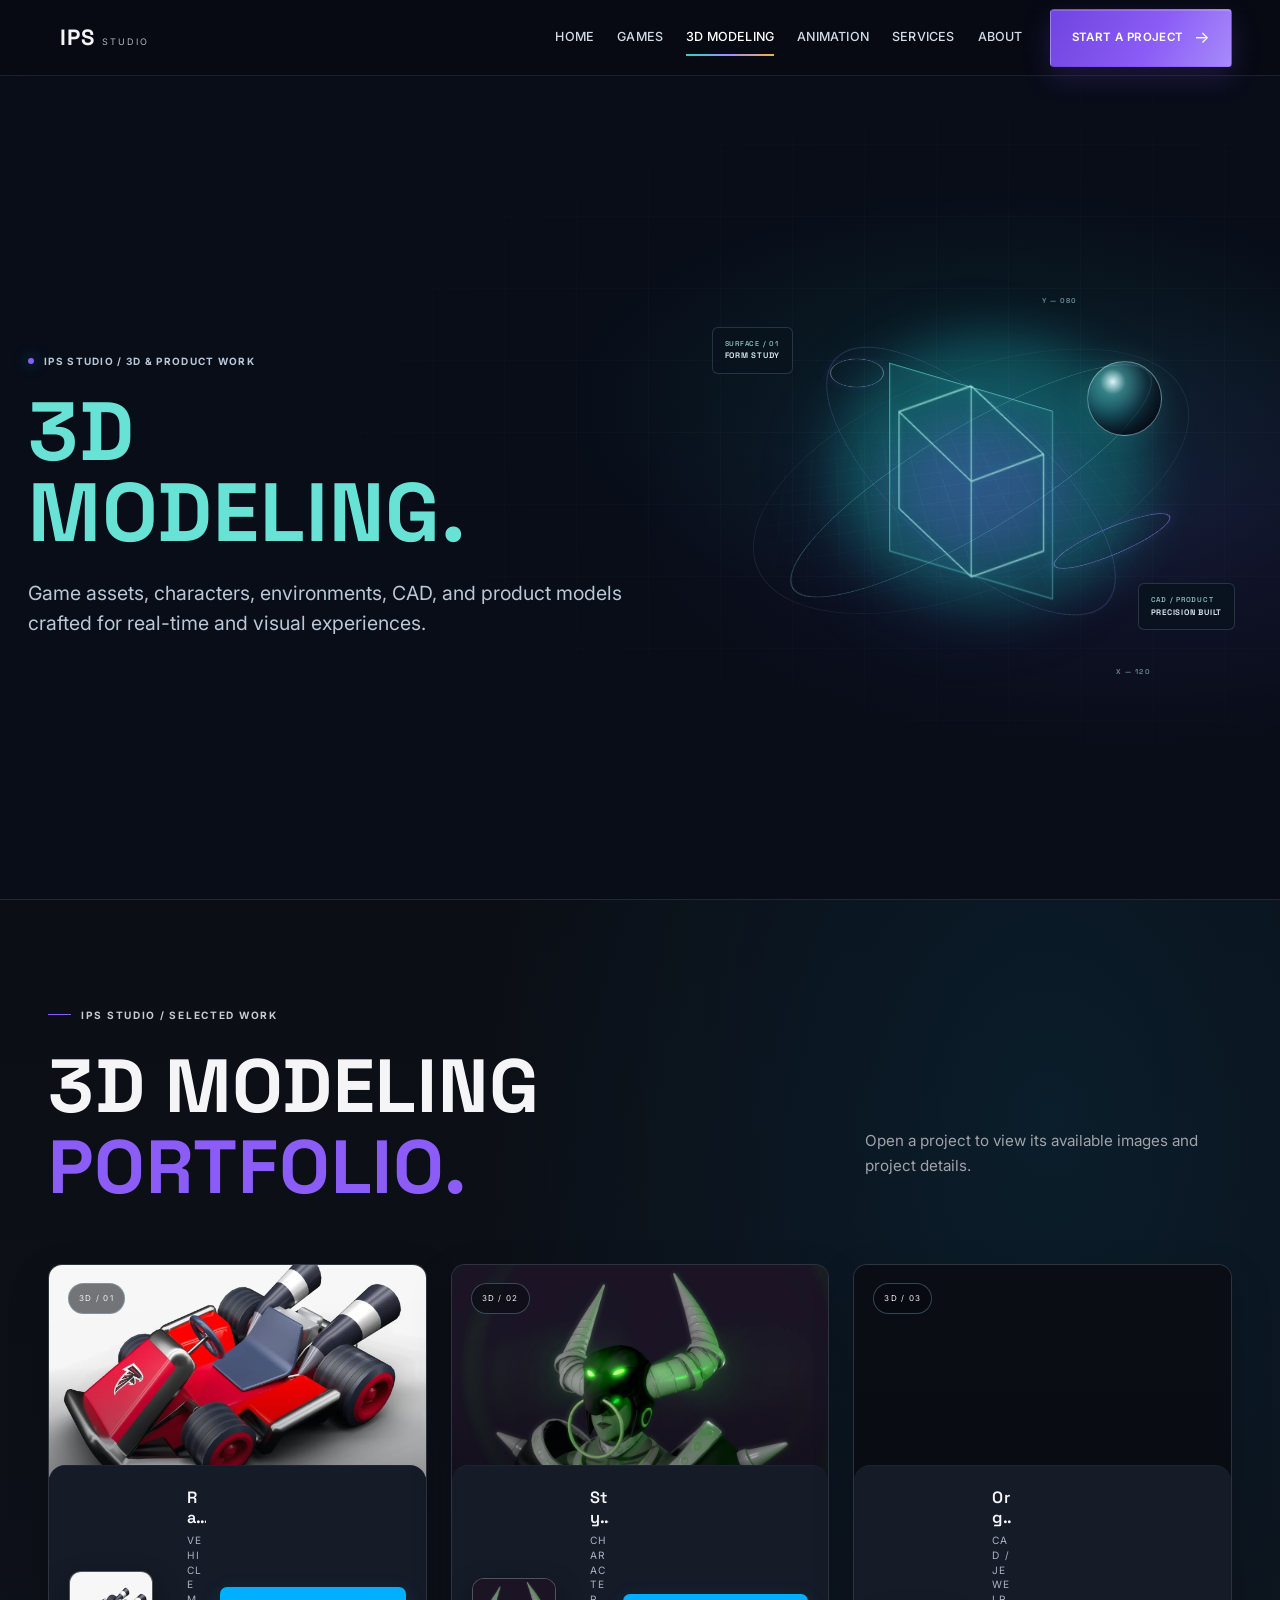
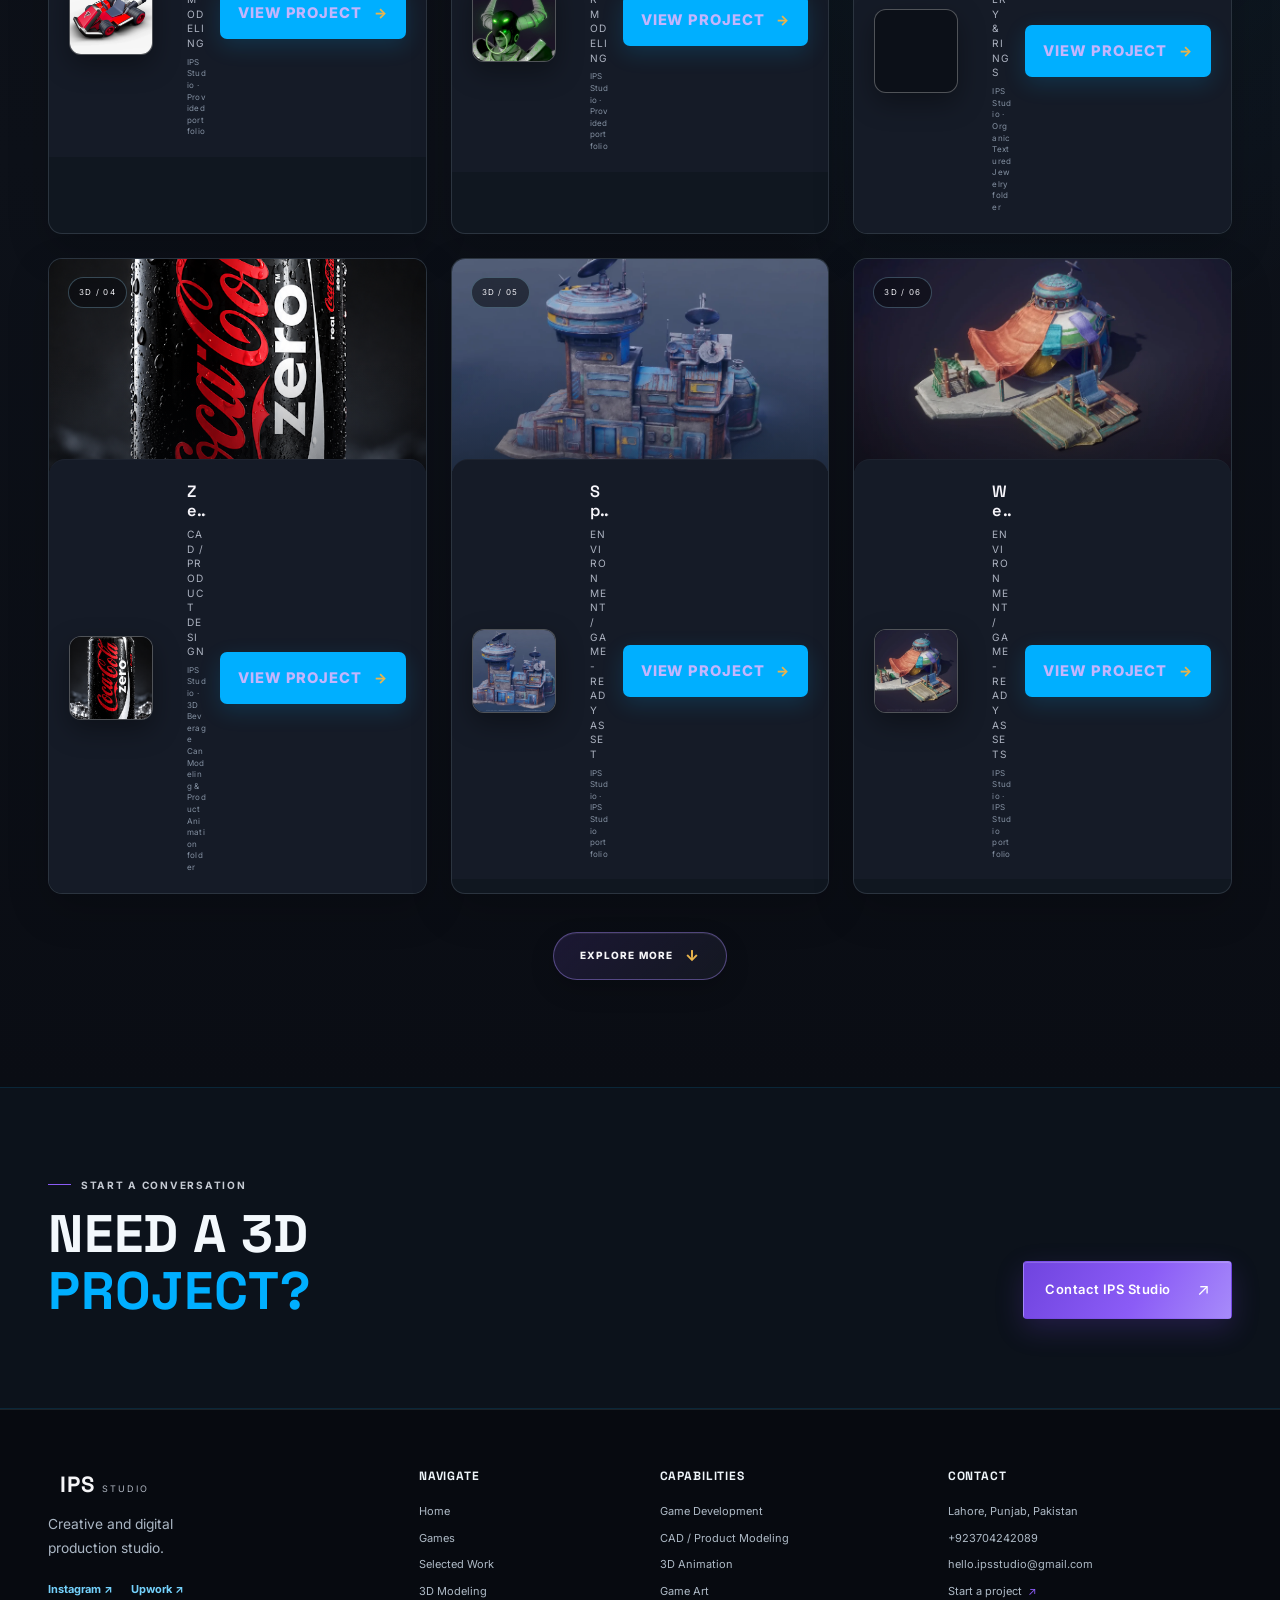
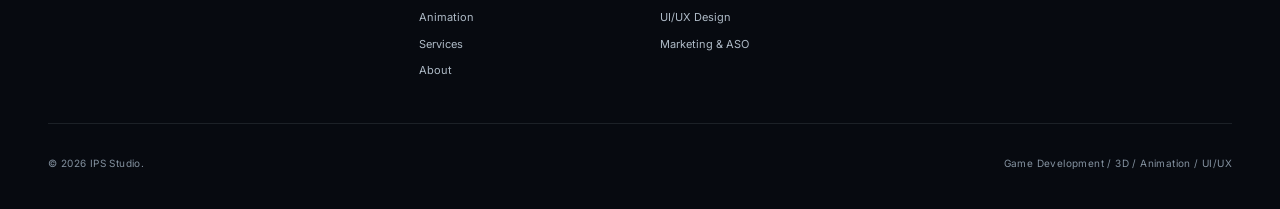
==== 3d-modeling/index.html @ f2a29742 "Complete IPS Studio website with UI, animations and portfolio updates" ====
<!doctype html>
<html lang="en"><head>
  <meta charset="UTF-8" /><meta name="viewport" content="width=device-width, initial-scale=1.0" /><meta name="theme-color" content="#080b12" />
  <meta name="description" content="Explore IPS Studio 3D modeling, CAD, character, environment, and product work." /><title>3D Modeling | IPS Studio</title>
  <link rel="icon" type="image/svg+xml" href="../assets/images/favicon.svg" /><link rel="preconnect" href="https://fonts.googleapis.com" /><link rel="preconnect" href="https://fonts.gstatic.com" crossorigin />
  <link href="https://fonts.googleapis.com/css2?family=Inter:wght@400;500;600;700&family=Space+Grotesk:wght@400;500;600;700&display=swap" rel="stylesheet" /><link rel="stylesheet" href="../styles.css" />
  <script src="../assets/js/portfolio3D.js" defer></script><script src="../assets/js/site.js" defer></script><script src="../assets/js/projectModal.js" defer></script><script src="../assets/js/modelingPage.js" defer></script><script src="../assets/js/expandProjects.js" defer></script>
</head><body data-page="modeling"><a class="skip-link" href="#main">Skip to content</a>
  <header class="site-header" id="site-header"><div class="container header__inner"><a class="brand" href="../index.html#home" aria-label="IPS Studio home"><span class="brand__mark" aria-hidden="true"><span></span><span></span><span></span><span></span></span><span class="brand__wordmark"><strong>IPS</strong><small>STUDIO</small></span></a><nav class="main-nav" id="main-nav" aria-label="Main navigation">
          <a href="../index.html#home" data-page-link="home">HOME</a>
          <a href="../games/index.html" data-page-link="games">GAMES</a>
          <a href="../3d-modeling/index.html" data-page-link="modeling">3D MODELING</a>
          <a href="../animation/index.html" data-page-link="animation">ANIMATION</a>
          <a href="../services/index.html" data-page-link="services">SERVICES</a>
          <a href="../about/index.html" data-page-link="about">ABOUT</a>
          <a class="button button--small button--outline nav-cta" href="../index.html#contact">START A PROJECT <span aria-hidden="true">&#8594;</span></a>
        </nav><button class="menu-toggle" type="button" aria-label="Open navigation menu" aria-controls="main-nav" aria-expanded="false"><span></span><span></span></button></div></header>
  <main id="main"><section class="catalog-page-hero catalog-page-hero--modeling"><div class="container catalog-page-hero__layout catalog-page-hero__layout--modeling"><div class="catalog-page-hero__content"><p class="eyebrow reveal"><span class="eyebrow-dot"></span> IPS Studio / 3D &amp; Product Work</p><h1 class="reveal">3D <span>MODELING.</span></h1><p class="reveal">Game assets, characters, environments, CAD, and product models crafted for real-time and visual experiences.</p></div><div class="hero-art hero-art--modeling reveal" aria-hidden="true">
    <span class="hero-art__halo hero-art__piece hero-art__halo--model-one"></span><span class="hero-art__halo hero-art__piece hero-art__halo--model-two"></span>
    <div class="model-art__blueprint"></div><span class="model-art__orbit model-art__orbit--one"></span><span class="model-art__orbit model-art__orbit--two"></span>
    <div class="model-art__wire-cube hero-art__piece"><i class="model-art__face model-art__face--front"></i><i class="model-art__face model-art__face--back"></i><i class="model-art__face model-art__face--right"></i><i class="model-art__face model-art__face--left"></i><i class="model-art__face model-art__face--top"></i><i class="model-art__face model-art__face--bottom"></i><svg viewBox="0 0 160 160" fill="none"><path d="m80 9 62 35v72l-62 35-62-35V44L80 9Z"/><path d="m18 44 62 36 62-36M80 80v71M80 9v71"/></svg></div>
    <span class="model-art__sphere hero-art__piece"></span><span class="model-art__ring model-art__ring--one"></span><span class="model-art__ring model-art__ring--two"></span>
    <span class="model-art__readout model-art__readout--one hero-art__piece">SURFACE / 01<br /><b>FORM STUDY</b></span><span class="model-art__readout model-art__readout--two hero-art__piece">CAD / PRODUCT<br /><b>PRECISION BUILT</b></span><span class="model-art__measure model-art__measure--x">X — 120</span><span class="model-art__measure model-art__measure--y">Y — 080</span>
  </div></div></section>
    <section class="portfolio3d section-pad" aria-labelledby="modeling-page-title"><div class="container"><div class="section-heading section-heading--split"><div><p class="eyebrow"><span class="eyebrow-dash"></span> IPS Studio / Selected Work</p><h2 class="section-title" id="modeling-page-title">3D MODELING <em>PORTFOLIO.</em></h2></div><div class="section-heading__aside"><p>Open a project to view its available images and project details.</p></div></div><div class="portfolio3d-grid" id="modeling-page-grid" aria-label="3D modeling projects"></div><button class="project-expansion-toggle" id="modeling-page-expand" type="button" data-project-expansion aria-expanded="false" aria-controls="modeling-page-grid" hidden><span data-expansion-label>Explore More</span><span class="project-expansion-toggle__arrow" aria-hidden="true">&#8595;</span></button></div></section>
    <section class="dev-page-cta"><div class="container dev-page-cta__inner"><div><p class="eyebrow"><span class="eyebrow-dash"></span> Start a conversation</p><h2>NEED A 3D<br /><em>PROJECT?</em></h2></div><a class="button button--primary" href="../index.html#contact">Contact IPS Studio <span aria-hidden="true">&#8599;</span></a></div></section></main>
  <footer class="site-footer"><div class="container footer__main"><div class="footer__brand"><a class="brand" href="../index.html#home" aria-label="IPS Studio home"><span class="brand__mark" aria-hidden="true"><span></span><span></span><span></span><span></span></span><span class="brand__wordmark"><strong>IPS</strong><small>STUDIO</small></span></a><p>Creative and digital<br />production studio.</p></div><div class="footer__column"><h2>Navigate</h2><a href="../index.html#home">Home</a><a href="../games/index.html">Games</a><a href="../portfolio.html" data-page-link="modeling">Selected Work</a><a href="../animation/index.html">Animation</a><a href="../services/index.html">Services</a><a href="../about/index.html">About</a><a href="../portfolio.html?portfolio=ui-ux-design#portfolio">UI/UX Design</a></div></div><div class="container footer__bottom"><span>&#169; <span id="current-year">2026</span> IPS Studio.</span><span>Game Development / 3D / Animation / UI/UX</span></div></footer>
</body></html>
---- styles.css ----
:root {
  color-scheme: dark;
  --ink: #080a0f;
  --ink-soft: #0d1119;
  --panel: #111720;
  --line: rgba(233, 239, 255, .12);
  --line-bright: rgba(233, 239, 255, .22);
  --paper: #f2f4f7;
  --muted: #9ca5b4;
  --dim: #6f7989;
  --accent: #00afff;
  --accent-strong: #008bd2;
  --blue: #76dcff;
  --font-body: "Inter", "Segoe UI", sans-serif;
  --font-display: "Space Grotesk", "Arial", sans-serif;
  --page-width: 1240px;
}

*,
*::before,
*::after {
  box-sizing: border-box;
}

html {
  scroll-behavior: smooth;
  scroll-padding-top: 84px;
  background: var(--ink);
}

body {
  margin: 0;
  background: var(--ink);
  color: var(--paper);
  font-family: var(--font-body);
  font-size: 13.8px;
  line-height: 1.65;
  -webkit-font-smoothing: antialiased;
  overflow-x: hidden;
}

body.menu-open {
  overflow: hidden;
}

img {
  display: block;
  max-width: 100%;
}

a {
  color: inherit;
  text-decoration: none;
}

button,
input,
select,
textarea {
  font: inherit;
}

button,
a {
  -webkit-tap-highlight-color: transparent;
}

::selection {
  background: rgba(0, 175, 255, .45);
  color: white;
}

.container {
  width: min(var(--page-width), calc(100% - 96px));
  margin-inline: auto;
}

.section-pad {
  padding-block: clamp(88px, 10vw, 150px);
}

.skip-link {
  position: fixed;
  z-index: 1000;
  left: 16px;
  top: -64px;
  padding: 10px 16px;
  color: var(--ink);
  background: white;
  border-radius: 3px;
}

.skip-link:focus {
  top: 12px;
}

.eyebrow {
  display: flex;
  align-items: center;
  gap: 10px;
  margin: 0 0 26px;
  color: #c5cad3;
  font-size: 10px;
  letter-spacing: .17em;
  line-height: 1.4;
  text-transform: uppercase;
}

.eyebrow-dash {
  width: 23px;
  height: 1px;
  background: var(--accent);
}

.eyebrow-dot {
  width: 6px;
  height: 6px;
  border-radius: 50%;
  background: var(--accent);
  box-shadow: 0 0 14px rgba(0, 175, 255, .7);
}

.section-title {
  margin: 0;
  font-family: var(--font-display);
  font-size: clamp(35.28px, 5.12vw, 67.2px);
  line-height: .98;
  letter-spacing: .015em;
  font-weight: 500;
}

.section-title em {
  color: var(--muted);
  font-style: normal;
}

.lead {
  max-width: 490px;
  margin: 28px 0 16px;
  color: #e1e4ea;
  font-size: clamp(16.56px, 1.66vw, 19.32px);
  line-height: 1.48;
  letter-spacing: -.025em;
}

.body-copy {
  max-width: 510px;
  color: var(--muted);
  font-size: 12.88px;
  line-height: 1.85;
}

.section-heading {
  margin-bottom: 56px;
}

.section-heading--split {
  display: flex;
  align-items: end;
  justify-content: space-between;
  gap: 48px;
}

.section-heading--split .eyebrow {
  margin-bottom: 24px;
}

.section-heading__aside {
  max-width: 340px;
  padding-bottom: 6px;
}

.section-heading__aside p {
  margin: 0 0 24px;
  color: var(--muted);
  line-height: 1.8;
}

.section-note {
  color: #dfe2eb;
  font-size: 10.12px;
  letter-spacing: .08em;
  text-transform: uppercase;
}

.text-link {
  display: inline-flex;
  align-items: center;
  gap: 20px;
  padding: 0 0 7px;
  border-bottom: 1px solid rgba(0, 175, 255, .65);
  color: #e6e8ef;
  font-size: 11.04px;
  letter-spacing: .04em;
  transition: gap .25s ease, color .25s ease;
}

.text-link span {
  color: var(--accent);
  font-size: 15.64px;
}

.text-link:hover {
  gap: 28px;
  color: white;
}

.button {
  display: inline-flex;
  min-height: 52px;
  align-items: center;
  justify-content: center;
  gap: 26px;
  padding: 0 20px;
  border: 1px solid transparent;
  border-radius: 2px;
  font-size: 10.12px;
  font-weight: 600;
  letter-spacing: .035em;
  transition: color .25s ease, background .25s ease, border-color .25s ease, transform .25s ease, box-shadow .25s ease;
}

.button span {
  font-size: 14.72px;
  font-weight: 400;
}

.button:hover {
  transform: translateY(-3px);
}

.button:focus-visible,
a:focus-visible,
button:focus-visible,
input:focus-visible,
textarea:focus-visible,
select:focus-visible {
  outline: 2px solid var(--accent);
  outline-offset: 4px;
}

.button--primary {
  background: linear-gradient(110deg, #9288ff, #6e7fff);
  color: #090b12;
  box-shadow: 0 8px 30px rgba(0, 175, 255, .14);
}

.button--primary:hover {
  background: linear-gradient(110deg, #59ccff, #91a8ff);
  box-shadow: 0 10px 36px rgba(0, 175, 255, .32);
}

.button--text {
  padding-inline: 0;
  color: white;
}

.button--text span {
  color: var(--accent);
}

.button--text:hover {
  color: var(--accent);
}

.button--outline {
  min-height: 42px;
  border-color: rgba(255,255,255,.25);
  color: white;
}

.button--outline span {
  color: var(--accent);
}

.button--outline:hover {
  border-color: var(--accent);
  background: rgba(0,175,255,.1);
}

.button--small {
  padding-inline: 16px;
  font-size: 10px;
}

.site-header {
  position: absolute;
  z-index: 100;
  inset: 0 0 auto;
  height: 82px;
  transition: background .3s ease, height .3s ease, border-color .3s ease;
  border-bottom: 1px solid transparent;
}

.site-header.is-scrolled {
  position: fixed;
  height: 70px;
  border-bottom-color: var(--line);
  background: rgba(8, 10, 15, .82);
  backdrop-filter: blur(18px);
  -webkit-backdrop-filter: blur(18px);
}

.header__inner {
  display: flex;
  align-items: center;
  justify-content: space-between;
  height: 100%;
}

.brand {
  display: inline-flex;
  align-items: center;
  gap: 10px;
  flex: 0 0 auto;
}

.brand__mark {
  display: grid;
  grid-template-columns: repeat(2, 8px);
  grid-template-rows: repeat(2, 8px);
  gap: 3px;
  transform: rotate(-12deg);
}

.brand__mark span {
  display: block;
  background: var(--accent);
  border-radius: 1px;
}

.brand__mark span:nth-child(2) {
  opacity: .68;
}

.brand__mark span:nth-child(3) {
  opacity: .48;
}

.brand__mark span:nth-child(4) {
  background: var(--blue);
}

.brand__wordmark {
  display: flex;
  align-items: baseline;
  gap: 7px;
}

.brand__wordmark strong {
  font-family: var(--font-display);
  font-size: 18.4px;
  line-height: 1;
  letter-spacing: .04em;
}

.brand__wordmark small {
  color: #aeb5c0;
  font-size: 8px;
  letter-spacing: .24em;
}

.main-nav {
  display: flex;
  align-items: center;
  gap: clamp(18px, 2.3vw, 34px);
}

.main-nav > a:not(.button) {
  position: relative;
  color: #c5c9d0;
  font-size: 10px;
  letter-spacing: .1em;
  text-transform: uppercase;
  transition: color .2s ease;
}

.main-nav > a:not(.button)::after {
  position: absolute;
  content: "";
  right: 0;
  bottom: -8px;
  left: 0;
  height: 1px;
  background: var(--accent);
  transform: scaleX(0);
  transform-origin: left;
  transition: transform .25s ease;
}

.main-nav > a:not(.button):hover {
  color: white;
}

.main-nav > a:not(.button):hover::after {
  transform: scaleX(1);
}

.nav-cta {
  margin-left: 2px;
}

.menu-toggle {
  display: none;
  width: 44px;
  height: 44px;
  padding: 12px 9px;
  border: 1px solid var(--line-bright);
  background: rgba(9, 11, 17, .5);
  color: white;
  cursor: pointer;
}

.menu-toggle span {
  display: block;
  width: 22px;
  height: 1px;
  margin: 5px auto;
  background: white;
  transition: transform .25s ease;
}

.menu-toggle[aria-expanded="true"] span:first-child {
  transform: translateY(3px) rotate(45deg);
}

.menu-toggle[aria-expanded="true"] span:last-child {
  transform: translateY(-3px) rotate(-45deg);
}

.hero {
  position: relative;
  display: flex;
  min-height: min(850px, 100svh);
  min-height: max(700px, 100svh);
  align-items: center;
  isolation: isolate;
  overflow: hidden;
  background: #0a0c15;
}

.hero__image-wrap,
.hero__image-wrap::after {
  position: absolute;
  inset: 0;
}

.hero__image-wrap {
  z-index: -3;
  overflow: hidden;
}

.hero__image {
  width: 100%;
  height: 100%;
  object-fit: cover;
  object-position: center 43%;
  opacity: .7;
  transform: scale(1.035);
  animation: hero-drift 24s ease-in-out infinite alternate;
}

.hero__image-wrap::after {
  content: "";
  z-index: 1;
  background: linear-gradient(90deg, rgba(8,10,15,.95) 0%, rgba(8,10,15,.76) 42%, rgba(8,10,15,.12) 100%), linear-gradient(0deg, #080a0f 0%, transparent 35%, rgba(8,10,15,.12) 100%), linear-gradient(180deg, rgba(8,10,15,.56), transparent 24%);
}

.hero__content {
  position: relative;
  z-index: 2;
  padding-top: 66px;
}

.hero__eyebrow {
  display: flex;
  align-items: center;
  gap: 12px;
  margin-bottom: 28px;
  color: #d5d9e3;
  font-size: 10px;
  letter-spacing: .17em;
  text-transform: uppercase;
}

.hero__title {
  margin: 0;
  font-family: var(--font-display);
  font-size: clamp(43.68px, 6.89vw, 94.08px);
  line-height: .94;
  letter-spacing: .015em;
  font-weight: 500;
}

.hero__title span {
  color: transparent;
  background: linear-gradient(100deg, #e8e9ef 5%, #00afff 51%, #8db7ed 100%);
  -webkit-background-clip: text;
  background-clip: text;
}

.hero__bottom {
  display: flex;
  align-items: end;
  justify-content: space-between;
  gap: 34px;
  max-width: 860px;
  margin-top: clamp(38px, 6vw, 70px);
}

.hero__bottom p {
  max-width: 365px;
  margin: 0;
  color: #c1c7d1;
  font-size: 12.88px;
  line-height: 1.8;
}

.hero__actions {
  display: flex;
  align-items: center;
  gap: 30px;
}

.scroll-cue {
  position: absolute;
  z-index: 2;
  bottom: 34px;
  left: max(48px, calc((100vw - var(--page-width)) / 2));
  display: flex;
  align-items: center;
  gap: 13px;
  color: #aeb3bf;
  font-size: 9px;
  letter-spacing: .15em;
  text-transform: uppercase;
}

.scroll-cue__line {
  display: block;
  width: 35px;
  height: 1px;
  background: var(--accent);
  transform-origin: left;
  animation: cue-pulse 2.2s ease-in-out infinite;
}

.intro {
  overflow: hidden;
  background: var(--ink);
}

.intro__copy .section-title {
  font-size: clamp(35.28px, 4.2vw, 56.28px);
}

.intro__copy .text-link {
  margin-top: 22px;
}

.services {
  background: #0d1119;
}

.services .section-title,
.games .section-title,
.art .section-title,
.why .section-title,
.process .section-title {
  font-size: clamp(35.28px, 4.87vw, 60.48px);
}

.services-grid {
  display: grid;
  grid-template-columns: repeat(4, minmax(0, 1fr));
  border-top: 1px solid var(--line);
  border-left: 1px solid var(--line);
}

.games {
  background: var(--ink);
}

.games-grid {
  display: grid;
  grid-template-columns: repeat(12, 1fr);
  gap: 18px;
}

.game-card {
  position: relative;
  grid-column: span 4;
  min-height: 340px;
  overflow: hidden;
  background: #111720;
  isolation: isolate;
}

.game-card:nth-child(1),
.game-card:nth-child(4) {
  grid-column: span 6;
}

.game-card__image {
  position: absolute;
  z-index: -2;
  inset: 0;
  width: 100%;
  height: 100%;
  object-fit: cover;
  transition: transform .8s cubic-bezier(.2,.65,.2,1), filter .5s ease;
}

.game-card::after {
  position: absolute;
  z-index: -1;
  inset: 0;
  content: "";
  background: linear-gradient(0deg, rgba(6,8,12,.94), rgba(6,8,12,.08) 70%), linear-gradient(120deg, rgba(25,27,51,.32), transparent 60%);
  transition: background .35s ease;
}

.game-card:hover .game-card__image {
  transform: scale(1.065);
  filter: saturate(1.15);
}

.game-card__content {
  position: absolute;
  inset: auto 0 0;
  padding: 24px 24px 23px;
  transform: translateY(6px);
  transition: transform .3s ease;
}

.game-card:hover .game-card__content {
  transform: translateY(0);
}

.game-card h3 {
  margin: 0;
  font-family: var(--font-display);
  font-size: clamp(19.32px, 2.52vw, 27.72px);
  font-weight: 500;
  letter-spacing: .015em;
}

.game-card__link {
  display: inline-flex;
  align-items: center;
  gap: 14px;
  margin-top: 13px;
  color: white;
  font-size: 9px;
  letter-spacing: .06em;
}

.game-card__link span {
  color: var(--accent);
  font-size: 12.88px;
}

.art {
  background: #0d1119;
}

.why {
  background: var(--ink);
}

.why-grid {
  display: grid;
  grid-template-columns: repeat(4, 1fr);
  border-top: 1px solid var(--line);
}

.why-item {
  position: relative;
  min-height: 250px;
  padding: 23px 25px 22px 0;
  border-right: 1px solid var(--line);
}

.why-item + .why-item {
  padding-left: 25px;
}

.why-item:last-child {
  border-right: 0;
}

.why-item__num {
  color: #737d8b;
  font-size: 9px;
  letter-spacing: .13em;
}

.why-item:hover .why-item h3 {
  margin: 0 0 8px;
  font-family: var(--font-display);
  font-size: 13.44px;
  font-weight: 500;
  letter-spacing: .015em;
}

.why-item p {
  max-width: 230px;
  margin: 0;
  color: var(--muted);
  font-size: 10.12px;
  line-height: 1.8;
}

.process {
  background: #0d1119;
}

.contact {
  background: #0d1119;
}

.contact__layout {
  display: grid;
  grid-template-columns: .8fr 1.2fr;
  gap: clamp(54px, 9vw, 130px);
}

.contact__intro .section-title {
  font-size: clamp(42px, 5.46vw, 68.88px);
}

.contact__intro .lead {
  max-width: 360px;
  font-size: 14.72px;
}

.contact-form {
  display: flex;
  flex-direction: column;
  gap: 20px;
}

.form-row {
  display: grid;
  grid-template-columns: 1fr 1fr;
  gap: 20px;
}

.contact-form label {
  display: flex;
  flex-direction: column;
  gap: 8px;
  color: #d9dde4;
  font-size: 10px;
  letter-spacing: .02em;
}

.contact-form input,
.contact-form select,
.contact-form textarea {
  width: 100%;
  min-height: 48px;
  padding: 12px 0;
  border: 0;
  border-bottom: 1px solid var(--line-bright);
  border-radius: 0;
  outline: none;
  background: transparent;
  color: white;
  font-size: 11.04px;
  transition: border-color .2s ease;
}

.contact-form textarea {
  min-height: 100px;
  resize: vertical;
}

.contact-form input::placeholder,
.contact-form textarea::placeholder {
  color: #727d8c;
}

.contact-form select {
  color: #c3c8d2;
}

.contact-form select:invalid {
  color: #727d8c;
}

.contact-form select option {
  background: #111720;
  color: white;
}

.contact-form input:focus,
.contact-form select:focus,
.contact-form textarea:focus {
  border-color: var(--accent);
  outline: none;
}

.contact-form [aria-invalid="true"] {
  border-color: #ff8d98;
}

.contact-form__submit {
  display: flex;
  align-items: center;
  gap: 18px;
  margin-top: 4px;
}

.form-status {
  color: #c7f2d8;
  font-size: 10.12px;
}

.form-status.is-error {
  color: #ff9eaa;
}

.form-note {
  margin: -7px 0 0;
  color: var(--dim);
  font-size: 9px;
  line-height: 1.7;
}

.form-note code {
  color: #c6c1ff;
  font-size: 9px;
}

.site-footer {
  padding-top: 64px;
  background: #080a0f;
}

.footer__main {
  display: grid;
  grid-template-columns: 1.5fr 1fr 1fr 1fr;
  gap: 40px;
  padding-bottom: 55px;
}

.footer__brand p {
  margin: 19px 0 21px;
  color: #929aa7;
  font-size: 11.04px;
  line-height: 1.75;
}

.footer__column {
  display: flex;
  flex-direction: column;
  align-items: start;
  gap: 12px;
}

.footer__column h2 {
  margin: 2px 0 7px;
  color: #a8afbb;
  font-size: 9px;
  font-weight: 500;
  letter-spacing: .15em;
  text-transform: uppercase;
}

.footer__column a {
  color: #d3d7df;
  font-size: 10px;
  transition: color .2s ease;
}

.footer__column a:hover {
  color: var(--accent);
}

.footer__column a span {
  margin-left: 3px;
  color: var(--accent);
}

.footer__bottom {
  display: flex;
  align-items: center;
  justify-content: space-between;
  gap: 20px;
  min-height: 62px;
  border-top: 1px solid var(--line);
  color: #737d8a;
  font-size: 8px;
}

.footer__bottom > div {
  display: flex;
  gap: 22px;
}

.footer__bottom a {
  transition: color .2s ease;
}

.footer__bottom a:hover {
  color: white;
}

.footer__column > span {
  color: #929aa7;
  font-size: 10px;
}

.reveal {
  opacity: 0;
  transform: translateY(22px);
  transition: opacity .7s ease, transform .7s cubic-bezier(.2,.65,.2,1);
}

.reveal.is-visible {
  opacity: 1;
  transform: translateY(0);
}

.services-grid .reveal:nth-child(4n + 2),
.why-grid .reveal:nth-child(4n + 2) {
  transition-delay: .07s;
}

.services-grid .reveal:nth-child(4n + 3),
.why-grid .reveal:nth-child(4n + 3) {
  transition-delay: .13s;
}

.services-grid .reveal:nth-child(4n + 4),
.why-grid .reveal:nth-child(4n + 4) {
  transition-delay: .19s;
}

@keyframes hero-drift {
  from {
    transform: scale(1.035) translate3d(0,0,0);
  }

  to {
    transform: scale(1.09) translate3d(-1.2%, .6%, 0);
  }

}

@keyframes cue-pulse {
  0%,
  100% {
    transform: scaleX(.62);
    opacity: .6;
  }

  50% {
    transform: scaleX(1);
    opacity: 1;
  }

}

@keyframes tile-in {
  from {
    opacity: 0;
    transform: translateY(9px);
  }

  to {
    opacity: 1;
    transform: translateY(0);
  }

}

@media (max-width: 1100px) {
  .container {
    width: min(var(--page-width), calc(100% - 64px));
  }

  .main-nav {
    gap: 18px;
  }

  .main-nav > a:not(.button) {
    font-size: 9px;
  }

  .nav-cta {
    min-height: 38px;
    padding-inline: 11px;
    gap: 12px;
  }

  .services-grid {
    grid-template-columns: repeat(2, 1fr);
  }

  .scroll-cue {
    left: 32px;
  }

}

@media (max-width: 820px) {
  .container {
    width: calc(100% - 48px);
  }

  .site-header,
  .site-header.is-scrolled {
    height: 70px;
  }

  .menu-toggle {
    position: relative;
    z-index: 101;
    display: block;
  }

  .main-nav {
    position: fixed;
    z-index: 100;
    inset: 0;
    display: flex;
    flex-direction: column;
    align-items: stretch;
    justify-content: center;
    gap: 0;
    padding: 86px 12vw 50px;
    background: rgba(8,10,15,.97);
    opacity: 0;
    visibility: hidden;
    transform: translateY(-12px);
    transition: opacity .28s ease, transform .28s ease, visibility .28s ease;
  }

  .main-nav.is-open {
    opacity: 1;
    visibility: visible;
    transform: translateY(0);
  }

  .header__inner {
    position: relative;
  }

  .header__inner .menu-toggle {
    position: absolute;
    top: 13px;
    right: 0;
    z-index: 102;
    display: flex !important;
    flex-direction: column;
    align-items: center;
    justify-content: center;
    gap: 5px;
    transform: none;
    visibility: visible;
    opacity: 1;
    border-color: rgba(255,255,255,.62);
    background: rgba(8,10,15,.84);
  }

  .menu-toggle span {
    display: block !important;
    width: 22px;
    height: 1px;
    margin: 0 !important;
    background: #fff;
    transition: transform .25s ease;
  }

  .menu-toggle::before,
  .menu-toggle::after {
    display: none;
  }

  .main-nav > a:not(.button) {
    padding: 13px 0;
    border-bottom: 1px solid var(--line);
    color: #e5e7ed;
    font-family: var(--font-display);
    font-size: clamp(22.08px, 5.52vw, 34.96px);
    letter-spacing: .015em;
  }

  .main-nav > a:not(.button)::after {
    display: none;
  }

  .nav-cta {
    width: fit-content;
    margin-top: 28px;
    padding-inline: 18px !important;
    font-family: var(--font-body) !important;
    font-size: 10.12px !important;
    letter-spacing: .03em !important;
  }

  .hero {
    min-height: max(720px, 94svh);
  }

  .hero__image {
    object-position: 58% center;
  }

  .hero__image-wrap::after {
    background: linear-gradient(90deg, rgba(8,10,15,.83), rgba(8,10,15,.28)), linear-gradient(0deg, #080a0f, transparent 45%), linear-gradient(180deg, rgba(8,10,15,.58), transparent 27%);
  }

  .hero__title {
    font-size: clamp(45.36px, 8.4vw, 72.24px);
  }

  .intro__copy {
    max-width: 680px;
  }

  .game-card {
    grid-column: span 6;
    min-height: 300px;
  }

  .game-card:nth-child(4) {
    grid-column: span 6;
  }

  .game-card:nth-child(3),
  .game-card:nth-child(5),
  .game-card:nth-child(6) {
    grid-column: span 6;
  }

  .why-grid {
    grid-template-columns: repeat(2, 1fr);
  }

  .why-item:nth-child(2) {
    border-right: 0;
  }

  .why-item:nth-child(3),
  .why-item:nth-child(4) {
    border-top: 1px solid var(--line);
  }

  .why-item:nth-child(3) {
    padding-left: 0;
  }

  .why-item {
    min-height: 220px;
  }

  .contact__layout {
    grid-template-columns: 1fr;
    gap: 54px;
  }

  .contact__intro {
    max-width: 620px;
  }

  .footer__main {
    grid-template-columns: 1.4fr 1fr 1fr;
  }

  .footer__brand {
    grid-column: 1 / -1;
  }

}

@media (max-width: 560px) {
  .container {
    width: calc(100% - 40px);
  }

  .section-pad {
    padding-block: 82px;
  }

  .section-heading--split {
    align-items: start;
    flex-direction: column;
    gap: 24px;
    margin-bottom: 38px;
  }

  .section-heading__aside {
    max-width: 430px;
  }

  .section-title {
    font-size: clamp(33.6px, 10.08vw, 48.72px);
  }

  .hero {
    min-height: max(730px, 100svh);
  }

  .hero__content {
    padding-top: 24px;
  }

  .hero__eyebrow {
    max-width: 280px;
    font-size: 8px;
    line-height: 1.7;
  }

  .hero__title {
    font-size: clamp(40.32px, 10.42vw, 57.12px);
  }

  .hero__bottom {
    align-items: start;
    flex-direction: column;
    gap: 26px;
    margin-top: 31px;
  }

  .hero__bottom p {
    max-width: 340px;
    font-size: 11.04px;
  }

  .hero__actions {
    flex-wrap: wrap;
    gap: 14px 24px;
  }

  .button {
    min-height: 48px;
    gap: 17px;
    padding-inline: 15px;
    font-size: 10px;
  }

  .button--text {
    padding-inline: 0;
  }

  .scroll-cue {
    bottom: 24px;
    left: 20px;
    font-size: 8px;
  }

  .services-grid {
    grid-template-columns: 1fr;
  }

  .game-card,
  .game-card:nth-child(1),
  .game-card:nth-child(3),
  .game-card:nth-child(4),
  .game-card:nth-child(5),
  .game-card:nth-child(6) {
    grid-column: 1 / -1;
    min-height: 350px;
  }

  .why-grid {
    grid-template-columns: 1fr 1fr;
  }

  .why-item {
    min-height: 235px;
    padding: 18px 14px 19px 0;
  }

  .why-item + .why-item {
    padding-left: 14px;
  }

  .why-item:nth-child(3) {
    padding-left: 0;
  }

  .why-item:nth-child(2) {
    border-right: 0;
  }

  .why-item:nth-child(3),
  .why-item:nth-child(4) {
    border-top: 1px solid var(--line);
  }

  .why-item h3 {
    font-size: 11.76px;
  }

  .why-item p {
    font-size: 10px;
  }

  .form-row {
    grid-template-columns: 1fr;
    gap: 20px;
  }

  .contact-form {
    gap: 18px;
  }

  .footer__main {
    grid-template-columns: 1fr 1fr;
    gap: 30px 20px;
  }

  .footer__brand {
    grid-column: 1 / -1;
  }

  .footer__bottom {
    align-items: start;
    flex-direction: column;
    justify-content: center;
    gap: 9px;
    padding-block: 17px;
  }

  .footer__bottom > div {
    gap: 18px;
  }

}

@media (prefers-reduced-motion: reduce) {
  *,
  *::before,
  *::after {
    scroll-behavior: auto !important;
    animation-duration: .01ms !important;
    animation-iteration-count: 1 !important;
    transition-duration: .01ms !important;
  }

  .reveal {
    opacity: 1;
    transform: none;
  }

}

.hero {
  min-height: 100svh;
}

.hero__image {
  object-position: center 49%;
}

.hero__image-wrap::after {
  background: linear-gradient(90deg, rgba(8,10,15,.82) 0%, rgba(8,10,15,.48) 41%, rgba(8,10,15,.12) 100%), linear-gradient(0deg, #080a0f 0%, transparent 28%), linear-gradient(180deg, rgba(8,10,15,.48), transparent 22%);
}

.hero__content {
  max-width: var(--page-width);
}

.hero__title {
  max-width: 1100px;
  font-size: clamp(53.76px, 7.56vw, 105.84px);
}

.intro {
  position: relative;
  padding-block: clamp(100px, 12vw, 170px);
  background: radial-gradient(ellipse at 8% 45%, rgba(67,74,126,.13), transparent 40%), var(--ink);
}

.intro__copy .section-title {
  font-size: clamp(43.68px, 5.46vw, 73.92px);
}

.intro__copy .lead {
  max-width: 570px;
  font-size: clamp(17.48px, 1.84vw, 22.08px);
}

.intro__copy .body-copy {
  max-width: 480px;
}

.services {
  position: relative;
  overflow: hidden;
  background: linear-gradient(100deg, #0d1119, #0b0e15 66%, #111122);
}

.services > .container {
  position: relative;
  z-index: 1;
}

.services .section-title {
  max-width: 760px;
  font-size: clamp(40.32px, 5.04vw, 63.84px);
}

.services-list {
  border-top: 1px solid var(--line-bright);
}

.games {
  padding-block: clamp(100px, 12vw, 165px);
  background: linear-gradient(180deg, #080a0f, #0b0e15 52%, #080a0f);
}

.games-grid {
  grid-template-columns: repeat(2, minmax(0, 1fr));
  gap: 16px;
}

.games-grid .game-card {
  grid-column: auto;
  min-height: 460px;
}

.games-grid .game-card:nth-child(1),
.games-grid .game-card:nth-child(4) {
  grid-column: span 2;
  min-height: 590px;
}

.game-card::after {
  background: linear-gradient(0deg, rgba(5,7,11,.95) 0%, rgba(5,7,11,.38) 38%, rgba(5,7,11,.05) 100%), linear-gradient(90deg, rgba(5,7,11,.3), transparent 65%);
}

.game-card__content {
  padding: clamp(26px, 4vw, 46px);
}

.game-card h3 {
  font-size: clamp(26.88px, 4.2vw, 48.72px);
}

.game-card__link {
  font-size: 10px;
}

.art {
  padding-block: clamp(100px, 12vw, 160px);
  background: #0a0d14;
}

.art .section-title {
  font-size: clamp(45.36px, 5.88vw, 77.28px);
}

.why {
  padding-block: clamp(90px, 10vw, 140px);
  background: radial-gradient(ellipse at 83% 50%, rgba(0,175,255,.12), transparent 42%), #080a0f;
}

.contact {
  background: #0a0d14;
}

.contact__layout {
  grid-template-columns: .92fr 1.08fr;
}

.contact-form {
  gap: 26px;
}

.contact-form label {
  text-transform: uppercase;
  letter-spacing: .13em;
}

.contact-form input,
.contact-form select,
.contact-form textarea {
  min-height: 54px;
  font-size: 11.96px;
}

.site-footer {
  border-top: 1px solid var(--line);
}

.footer__main {
  grid-template-columns: 1.5fr 1fr 1fr 1fr;
}

.footer__bottom {
  letter-spacing: .04em;
}

@media (max-width: 820px) {
  .hero__title {
    font-size: clamp(48.72px, 8.4vw, 68.88px);
  }

  .games-grid .game-card,
  .games-grid .game-card:nth-child(1),
  .games-grid .game-card:nth-child(4) {
    grid-column: auto;
    min-height: 420px;
  }

  .games-grid .game-card:nth-child(1),
  .games-grid .game-card:nth-child(4) {
    min-height: 500px;
  }

  .footer__main {
    grid-template-columns: 1.4fr 1fr 1fr;
  }

}

@media (max-width: 560px) {
  .hero__title {
    font-size: clamp(31.92px, 8.65vw, 48.72px);
  }

  .hero__image-wrap::after {
    background: linear-gradient(90deg, rgba(8,10,15,.68), rgba(8,10,15,.25)), linear-gradient(0deg, #080a0f 0%, transparent 42%), linear-gradient(180deg, rgba(8,10,15,.44), transparent 26%);
  }

  .intro__copy .section-title {
    font-size: clamp(40.32px, 10.92vw, 53.76px);
  }

  .games-grid {
    grid-template-columns: 1fr;
    gap: 11px;
  }

  .games-grid .game-card,
  .games-grid .game-card:nth-child(1),
  .games-grid .game-card:nth-child(4) {
    min-height: 410px;
  }

  .game-card__content {
    padding: 24px 20px;
  }

  .contact__layout {
    gap: 42px;
  }

  .footer__main {
    grid-template-columns: repeat(2, 1fr);
    gap: 30px 18px;
  }

  .footer__brand {
    grid-column: 1 / -1;
  }

}

@media (max-width: 560px) {
  .site-header .menu-toggle {
    position: fixed !important;
    top: 12px !important;
    right: 12px !important;
    z-index: 1000 !important;
    display: flex !important;
    width: 44px;
    height: 44px;
    visibility: visible !important;
    opacity: 1 !important;
    border: 1px solid rgba(255,255,255,.72);
    background: rgba(8,10,15,.92);
  }

  .site-header .menu-toggle span {
    background: #fff !important;
  }

  .hero__title {
    font-size: clamp(28.56px, 7.9vw, 40.32px);
  }

}

.games-count {
  flex: 0 0 auto;
  margin: 0;
  color: var(--dim);
  font-size: 9px;
  letter-spacing: .1em;
  text-transform: uppercase;
}

.games-grid {
  display: grid;
  grid-template-columns: repeat(3, minmax(0, 1fr));
  gap: 18px;
}

.game-card {
  position: relative;
  display: block;
  grid-column: auto !important;
  min-width: 0;
  min-height: 0 !important;
  height: auto !important;
  aspect-ratio: .79;
  overflow: hidden;
  isolation: isolate;
  border: 1px solid rgba(255,255,255,.08);
  background: #111720;
  color: var(--paper);
  transform: translateY(0);
  transition: transform .35s ease, border-color .35s ease;
  animation: game-card-arrive .38s both;
}

.game-card:hover,
.game-card:focus-visible {
  z-index: 1;
  border-color: rgba(0,175,255,.55);
  transform: translateY(-6px);
}

.game-card__image {
  position: absolute;
  z-index: -2;
  inset: 0;
  width: 100%;
  height: 100%;
  object-fit: cover;
  transition: transform .8s cubic-bezier(.2,.65,.2,1), filter .5s ease;
}

.game-card:hover .game-card__image,
.game-card:focus-visible .game-card__image {
  transform: scale(1.06);
  filter: saturate(1.12);
}

.game-card::after {
  position: absolute;
  z-index: -1;
  inset: 0;
  background: linear-gradient(0deg, rgba(5,7,11,.98) 0%, rgba(5,7,11,.83) 26%, rgba(5,7,11,.2) 70%, rgba(5,7,11,.12) 100%);
  content: "";
  transition: opacity .35s ease;
}

.game-card__icon {
  position: absolute;
  z-index: 1;
  top: 14px;
  right: 14px;
  width: 45px;
  aspect-ratio: 1;
  border: 1px solid rgba(255,255,255,.52);
  border-radius: 10px;
  box-shadow: 0 7px 22px rgba(0,0,0,.35);
}

.game-card__content {
  position: absolute;
  z-index: 1;
  inset: auto 0 0;
  padding: 26px 23px 22px;
  transform: none;
}

.game-card h3 {
  margin: 0;
  font-size: clamp(18.48px, 1.93vw, 25.2px);
  line-height: 1.05;
}

.game-card__link {
  display: inline-flex;
  align-items: center;
  gap: 12px;
  margin-top: 16px;
  padding-bottom: 5px;
  border-bottom: 1px solid rgba(0,175,255,.65);
  color: white;
  font-size: 9px;
  font-weight: 600;
  letter-spacing: .09em;
  text-transform: uppercase;
}

.game-card__link span {
  color: var(--accent);
  transition: transform .25s ease;
}

.game-card:hover .game-card__link span,
.game-card:focus-visible .game-card__link span {
  transform: translateX(5px);
}

@keyframes game-card-arrive {
  from {
    opacity: 0;
    transform: translateY(12px);
  }

  to {
    opacity: 1;
    transform: translateY(0);
  }

}

@media (max-width: 1050px) {
  .games-grid {
    grid-template-columns: repeat(2, minmax(0, 1fr));
  }

}

@media (max-width: 700px) {
  .games-grid {
    grid-template-columns: 1fr;
    gap: 14px;
  }

  .game-card {
    aspect-ratio: 1 / .91;
  }

  .game-card__content {
    padding: 25px 21px 21px;
  }

  .game-card h3 {
    font-size: clamp(21px, 5.88vw, 28.56px);
  }

  .game-card__link {
    min-height: 40px;
    align-items: center;
    margin-top: 8px;
  }

}

.game-card--reveal {
  animation: game-card-reveal 380ms ease both;
}

@keyframes game-card-reveal {
  from {
    opacity: 0;
    transform: translateY(14px);
  }

  to {
    opacity: 1;
    transform: translateY(0);
  }
}





@media (prefers-reduced-motion: reduce) {
  .game-card--reveal {
    animation: none;
  }
}

@media (hover: none) {
}

.portfolio3d {
  padding-block: clamp(88px, 10vw, 140px);
  background: radial-gradient(ellipse at 82% 12%, rgba(103,94,189,.12), transparent 38%), linear-gradient(180deg, #0b0e15, #0d1119 48%, #0a0d14);
}

.portfolio3d .section-title {
  font-size: clamp(40.32px, 5.04vw, 68.88px);
}

.portfolio3d .section-heading__aside {
  max-width: 440px;
}

.portfolio3d__tagline {
  margin: 0 0 14px !important;
  color: #f1efff !important;
  font-family: var(--font-display);
  font-size: 11.04px;
  font-weight: 600;
  line-height: 1.6 !important;
  letter-spacing: .1em;
}

.portfolio3d .section-note {
  display: inline-block;
  margin-top: 4px;
}

.portfolio3d-grid {
  display: grid;
  grid-template-columns: repeat(2, minmax(0, 1fr));
  gap: clamp(14px, 2vw, 24px);
}

.portfolio3d-card {
  display: block;
  width: 100%;
  min-width: 0;
  padding: 0;
  overflow: hidden;
  border: 1px solid rgba(211,214,238,.12);
  border-radius: 20px;
  background: #171b27;
  color: var(--paper);
  cursor: pointer;
  text-align: left;
  box-shadow: 0 16px 42px rgba(0,0,0,.18);
  transition: border-color .35s ease, box-shadow .35s ease, transform .35s ease;
}

.portfolio3d-card:hover,
.portfolio3d-card:focus-visible {
  border-color: rgba(0,175,255,.55);
  box-shadow: 0 22px 52px rgba(0,0,0,.34), 0 0 0 1px rgba(0,175,255,.08);
  transform: translateY(-5px);
}

.portfolio3d-card:focus-visible {
  outline: 2px solid var(--accent);
  outline-offset: 4px;
}

.portfolio3d-card__media {
  position: relative;
  display: block;
  aspect-ratio: 16 / 9;
  overflow: hidden;
  background: #0a0d14;
}

.portfolio3d-card__media::after {
  position: absolute;
  inset: 48% 0 0;
  background: linear-gradient(0deg, rgba(8,10,15,.42), transparent);
  content: "";
  pointer-events: none;
}

.portfolio3d-card__media img {
  width: 100%;
  height: 100%;
  object-fit: cover;
  transition: transform .8s cubic-bezier(.2,.65,.2,1), filter .5s ease;
}

.portfolio3d-card:hover .portfolio3d-card__media img,
.portfolio3d-card:focus-visible .portfolio3d-card__media img {
  transform: scale(1.045);
  filter: saturate(1.08);
}

.portfolio3d-card__index {
  position: absolute;
  z-index: 1;
  top: 18px;
  left: 19px;
  padding: 8px 10px;
  border: 1px solid rgba(255,255,255,.2);
  border-radius: 99px;
  background: rgba(8,10,15,.55);
  color: #f1f1f6;
  font-size: 8px;
  letter-spacing: .16em;
  backdrop-filter: blur(10px);
}

.portfolio3d-card__body {
  position: relative;
  display: grid;
  grid-template-columns: 104px minmax(0,1fr) auto;
  align-items: center;
  gap: 15px;
  margin-top: -19px;
  padding: 23px 22px 22px;
  border-radius: 16px 16px 0 0;
  background: linear-gradient(120deg, #202432, #171b27 78%);
}

.portfolio3d-card__icon {
  width: 104px;
  aspect-ratio: 1;
  border: 1px solid rgba(255,255,255,.28);
  border-radius: 15px;
  background: #0c1018;
  object-fit: cover;
  box-shadow: 0 10px 27px rgba(0,0,0,.34);
  transition: border-color .3s ease, transform .3s ease, box-shadow .3s ease;
}

.portfolio3d-card:hover .portfolio3d-card__icon,
.portfolio3d-card:focus-visible .portfolio3d-card__icon {
  border-color: rgba(0,175,255,.78);
  box-shadow: 0 8px 24px rgba(0,150,220,.22);
  transform: translateY(-2px);
}

.portfolio3d-card__copy {
  display: grid;
  min-width: 0;
  gap: 7px;
}

.portfolio3d-card__copy strong {
  overflow: hidden;
  color: #f6f5fa;
  font-family: var(--font-display);
  font-size: clamp(17.64px, 1.89vw, 26.04px);
  font-weight: 600;
  line-height: 1.08;
  letter-spacing: .015em;
  text-overflow: ellipsis;
}

.portfolio3d-card__copy small {
  color: #adb3c1;
  font-size: 10px;
  letter-spacing: .11em;
  text-transform: uppercase;
}

.portfolio3d-card__cta {
  display: inline-flex;
  align-items: center;
  justify-content: center;
  gap: 12px;
  min-height: 45px;
  padding: 0 16px;
  border-radius: 99px;
  background: var(--accent);
  color: #090b12;
  font-size: 10px;
  font-weight: 700;
  letter-spacing: .025em;
  white-space: nowrap;
  box-shadow: 0 7px 22px rgba(0,175,255,.16);
  transition: transform .25s ease, box-shadow .25s ease, background .25s ease;
}

.portfolio3d-card__cta span {
  font-size: 13.8px;
  transition: transform .25s ease;
}

.portfolio3d-card:hover .portfolio3d-card__cta,
.portfolio3d-card:focus-visible .portfolio3d-card__cta {
  background: #64d1ff;
  box-shadow: 0 8px 26px rgba(0,175,255,.32);
  transform: scale(1.035);
}

.portfolio3d-card:hover .portfolio3d-card__cta span,
.portfolio3d-card:focus-visible .portfolio3d-card__cta span {
  transform: translateX(4px);
}

.portfolio3d-dialog {
  width: min(1120px, calc(100vw - 36px));
  max-width: none;
  max-height: min(900px, calc(100dvh - 36px));
  padding: 0;
  overflow: visible;
  border: 1px solid rgba(210,214,238,.16);
  border-radius: 20px;
  background: #0d1119;
  color: var(--paper);
  box-shadow: 0 35px 100px rgba(0,0,0,.62);
}

.portfolio3d-dialog::backdrop {
  background: rgba(4,6,10,.82);
  backdrop-filter: blur(8px);
}

.portfolio3d-dialog__shell {
  position: relative;
  max-height: inherit;
  padding: clamp(22px, 3.6vw, 42px);
  overflow: auto;
}

.portfolio3d-dialog__close {
  position: absolute;
  z-index: 2;
  top: 13px;
  right: 14px;
  display: grid;
  width: 42px;
  height: 42px;
  place-items: center;
  border: 1px solid rgba(255,255,255,.2);
  border-radius: 50%;
  background: rgba(8,10,15,.8);
  color: white;
  font-size: 23px;
  cursor: pointer;
}

.portfolio3d-dialog__close:hover {
  border-color: var(--accent);
  color: var(--accent);
}

.portfolio3d-dialog__layout {
  display: grid;
  grid-template-columns: minmax(0, 1.12fr) minmax(260px, .88fr);
  align-items: center;
  gap: clamp(25px, 4vw, 54px);
}

.portfolio3d-dialog__visual {
  min-width: 0;
}

.portfolio3d-dialog__image {
  width: 100%;
  max-height: min(58vh, 610px);
  aspect-ratio: 16 / 10;
  border: 1px solid rgba(255,255,255,.09);
  border-radius: 13px;
  background: #080a0f;
  object-fit: contain;
}

.portfolio3d-dialog__gallery {
  display: flex;
  gap: 9px;
  margin-top: 11px;
  padding: 2px 1px 8px;
  overflow-x: auto;
  scrollbar-color: #56546b #171b27;
}

.portfolio3d-dialog__thumb {
  display: grid;
  flex: 0 0 112px;
  gap: 6px;
  padding: 5px;
  border: 1px solid rgba(255,255,255,.1);
  border-radius: 9px;
  background: #171b27;
  color: #c7cad4;
  cursor: pointer;
  text-align: left;
  transition: border-color .2s ease, background .2s ease;
}

.portfolio3d-dialog__thumb[aria-pressed="true"],
.portfolio3d-dialog__thumb:hover {
  border-color: var(--accent);
  background: #222435;
}

.portfolio3d-dialog__thumb img {
  width: 100%;
  aspect-ratio: 16 / 10;
  border-radius: 5px;
  background: #090c12;
  object-fit: cover;
}

.portfolio3d-dialog__thumb span {
  overflow: hidden;
  font-size: 8px;
  text-overflow: ellipsis;
  white-space: nowrap;
}

.portfolio3d-dialog__copy .eyebrow {
  margin-bottom: 16px;
}

.portfolio3d-dialog__copy h2 {
  max-width: 540px;
  margin: 0;
  color: #f6f5fa;
  font-family: var(--font-display);
  font-size: clamp(30.24px, 3.78vw, 52.08px);
  font-weight: 600;
  line-height: 1;
  letter-spacing: .015em;
}

.portfolio3d-dialog__category {
  margin: 12px 0 20px;
  color: #74d6ff;
  font-size: 10px;
  letter-spacing: .13em;
  text-transform: uppercase;
}

.portfolio3d-dialog__description {
  max-width: 470px;
  margin: 0 0 27px;
  color: #c2c7d2;
  font-size: 12.88px;
  line-height: 1.8;
}

.portfolio3d-dialog__copy .button {
  color: #090b12;
}

@media (max-width: 700px) {
  .portfolio3d .section-heading--split {
    align-items: start;
    flex-direction: column;
    gap: 20px;
  }

  .portfolio3d .section-heading__aside {
    max-width: 600px;
  }

  .portfolio3d-grid {
    grid-template-columns: 1fr;
    gap: 16px;
  }

  .portfolio3d-card__media {
    aspect-ratio: 16 / 9;
  }

  .portfolio3d-dialog__layout {
    grid-template-columns: 1fr;
    gap: 24px;
  }

  .portfolio3d-dialog__image {
    max-height: 48vh;
  }

  .portfolio3d-dialog__copy h2 {
    font-size: clamp(29.4px, 8.4vw, 45.36px);
  }

}

@media (max-width: 420px) {
  .portfolio3d-card__body {
    grid-template-columns: 76px minmax(0,1fr);
    gap: 10px 12px;
    padding: 19px 15px 17px;
  }

  .portfolio3d-card__icon {
    width: 76px;
    border-radius: 12px;
    grid-row: span 2;
  }

  .portfolio3d-card__copy strong {
    font-size: clamp(16.8px, 5.04vw, 21.84px);
  }

  .portfolio3d-card__cta {
    grid-column: 2;
    justify-self: end;
    min-height: 40px;
    padding-inline: 14px;
  }

  .portfolio3d-dialog {
    width: calc(100vw - 20px);
    max-height: calc(100dvh - 20px);
    border-radius: 15px;
  }

  .portfolio3d-dialog__shell {
    padding: 16px;
  }

  .portfolio3d-dialog__image {
    max-height: 38vh;
  }

  .portfolio3d-dialog__thumb {
    flex-basis: 98px;
  }

}

@media (prefers-reduced-motion: reduce) {
  .portfolio3d-card,
  .portfolio3d-card * {
    scroll-behavior: auto;
    transition-duration: .01ms !important;
  }

}

:root {
  --ink: #080b12;
  --ink-soft: #0d111a;
  --panel: #151b27;
  --accent: #00afff;
  --accent-strong: #008bd2;
  --blue: #76dcff;
  --font-display: "Space Grotesk", "Arial", sans-serif;
  --font-body: "Inter", "Segoe UI", sans-serif;
}

::selection {
  background: rgba(0,175,255,.4);
}

h1,
h2,
h3,
h4,
.section-title,
.hero__title {
  font-family: var(--font-display);
  font-weight: 800;
}

.section-title {
  font-weight: 800;
  letter-spacing: .015em;
}

.hero__title {
  max-width: 1000px;
  font-size: clamp(47.04px, 6.72vw, 94.08px);
  font-weight: 850;
  letter-spacing: .015em;
}

.hero__bottom {
  max-width: 930px;
}

.hero__bottom p {
  max-width: 410px;
}

.button--primary {
  background: #00afff;
  color: #051019;
  box-shadow: 0 8px 30px rgba(0,175,255,.18);
}

.button--primary:hover {
  background: #59ccff;
  box-shadow: 0 10px 36px rgba(0,175,255,.34);
}

.button--outline:hover {
  background: rgba(0,175,255,.1);
}

.eyebrow-dot {
  box-shadow: 0 0 14px rgba(0,175,255,.7);
}

.hero__image-wrap::after {
  background: linear-gradient(90deg,rgba(8,11,18,.98) 0%,rgba(8,11,18,.86) 42%,rgba(8,11,18,.25) 100%),linear-gradient(0deg,#080b12 0%,transparent 35%,rgba(8,11,18,.15) 100%),linear-gradient(180deg,rgba(8,11,18,.7),transparent 24%);
}

.portfolio3d {
  background: radial-gradient(ellipse at 82% 12%,rgba(0,175,255,.09),transparent 38%),linear-gradient(180deg,#0b0e15,#0d1119 48%,#0a0d14);
}

.portfolio3d-card {
  border-color: rgba(205,226,245,.13);
  border-radius: 18px;
  background: #151b27;
}

.portfolio3d-card:hover,
.portfolio3d-card:focus-within {
  border-color: rgba(0,175,255,.55);
  box-shadow: 0 22px 52px rgba(0,0,0,.34),0 0 0 1px rgba(0,175,255,.08);
  transform: translateY(-5px);
}

.portfolio3d-card__preview {
  display: block;
  width: 100%;
  padding: 0;
  border: 0;
  background: transparent;
  color: inherit;
  cursor: pointer;
  text-align: left;
}

.portfolio3d-card__preview:focus-visible {
  outline: 2px solid var(--accent);
  outline-offset: -4px;
}

.portfolio3d-card__media {
  aspect-ratio: 16/9;
}

.portfolio3d-card__media img {
  object-fit: cover;
}

.portfolio3d-card__body {
  grid-template-columns: 84px minmax(0,1fr) auto;
  gap: 14px;
  margin-top: -12px;
  padding: 22px 20px 19px;
  border-top: 1px solid rgba(255,255,255,.035);
  background: #151b27;
}

.portfolio3d-card__icon {
  width: 84px;
  aspect-ratio: 1;
  border-radius: 12px;
}

.portfolio3d-card__copy {
  gap: 6px;
}

.portfolio3d-card__copy strong {
  font-size: clamp(15.96px,1.51vw,21px);
  font-weight: 750;
  line-height: 1.15;
}

.portfolio3d-card__copy small {
  font-size: 9px;
}

.portfolio3d-card__artist {
  color: #8491a2 !important;
  font-size: 8px !important;
  letter-spacing: .03em !important;
  text-transform: none !important;
}

.portfolio3d-card__cta {
  min-height: 42px;
  padding: 0 14px;
  border: 0;
  border-radius: 7px;
  background: #00afff;
  color: #06111a;
  font: 800 9px var(--font-body);
  letter-spacing: .06em;
  text-transform: uppercase;
  white-space: nowrap;
  cursor: pointer;
}

.portfolio3d-card__cta:hover {
  background: #59ccff;
  box-shadow: 0 8px 26px rgba(0,175,255,.28);
  transform: scale(1.035);
}

.portfolio3d-card__index {
  border-color: rgba(160,222,255,.28);
}

.portfolio3d-dialog__category {
  color: #58caff;
}

.portfolio3d-dialog__credit {
  margin: 0 0 15px;
  color: #9ca9b8;
  font-size: 10.12px;
}

.portfolio3d-dialog__original {
  display: inline-flex;
  gap: 8px;
  margin: 0 0 24px;
  color: #5bcaff;
  font-size: 10.12px;
  font-weight: 800;
}

.portfolio3d-dialog__original:hover {
  color: #a4e5ff;
}

.portfolio3d-dialog__original[hidden] {
  display: none;
}

.animation {
  overflow: hidden;
  background: radial-gradient(ellipse at 20% 20%,rgba(0,175,255,.055),transparent 42%),#090d14;
}

.animation .section-title {
  font-size: clamp(39.48px,5.21vw,70.56px);
}

.animation-featured {
  margin-bottom: clamp(36px,5vw,62px);
}

.animation-featured__layout {
  display: grid;
  grid-template-columns: minmax(0,1.4fr) minmax(300px,.8fr);
  align-items: stretch;
  gap: clamp(30px,5vw,68px);
  padding: clamp(18px,2.5vw,30px);
  border: 1px solid rgba(185,216,242,.13);
  border-radius: 18px;
  background: #111823;
  box-shadow: 0 28px 80px rgba(0,0,0,.22);
}

.animation-featured__media {
  position: relative;
  min-height: 410px;
  overflow: hidden;
  border: 1px solid rgba(255,255,255,.08);
  border-radius: 12px;
  background: radial-gradient(ellipse,#252a35,#080b12 75%);
}

.animation-featured__video,
.animation-card__video {
  position: absolute;
  inset: 0;
  width: 100%;
  height: 100%;
  object-fit: cover;
  background: #090d14;
  transition: transform .8s cubic-bezier(.2,.65,.2,1),filter .5s ease;
}

.animation-featured__media:hover .animation-featured__video,
.animation-card:hover .animation-card__video {
  transform: scale(1.035);
  filter: saturate(1.08);
}

.animation-featured__marker,
.animation-card__index {
  position: absolute;
  z-index: 2;
  top: 17px;
  left: 17px;
  padding: 8px 10px;
  border: 1px solid rgba(207,231,250,.22);
  border-radius: 99px;
  background: rgba(7,11,17,.64);
  color: #edf8ff;
  font-size: 8px;
  letter-spacing: .15em;
  backdrop-filter: blur(9px);
}

.animation-featured__play,
.animation-card__play {
  position: absolute;
  z-index: 2;
  top: 50%;
  left: 50%;
  display: grid;
  width: 52px;
  height: 52px;
  place-items: center;
  padding-left: 3px;
  border: 1px solid rgba(255,255,255,.5);
  border-radius: 50%;
  background: rgba(8,13,20,.28);
  color: white;
  font-size: 12.88px;
  opacity: .72;
  transform: translate(-50%,-50%);
  pointer-events: none;
  backdrop-filter: blur(8px);
}

.animation-featured__copy {
  display: flex;
  flex-direction: column;
  justify-content: center;
  padding: 6px 12px 6px 0;
}

.animation-featured__copy .eyebrow {
  margin-bottom: 19px;
}

.animation-featured__copy h3 {
  margin: 0;
  color: white;
  font-size: clamp(30.24px,3.78vw,48.72px);
  line-height: .98;
  letter-spacing: .015em;
}

.animation-featured__copy > p:not(.eyebrow) {
  margin: 19px 0 25px;
  color: #b6c0cd;
  font-size: 11.96px;
  line-height: 1.8;
}

.animation-featured__copy dl {
  display: grid;
  gap: 13px;
  margin: 0 0 24px;
  padding: 17px 0;
  border-block: 1px solid rgba(255,255,255,.1);
}

.animation-featured__copy dl div {
  display: flex;
  align-items: center;
  justify-content: space-between;
  gap: 14px;
}

.animation-featured__copy dt {
  color: #8491a2;
  font-size: 8px;
  letter-spacing: .14em;
  text-transform: uppercase;
}

.animation-featured__copy dd {
  margin: 0;
  color: #e2ebf3;
  font-size: 10px;
  text-align: right;
}

.animation-featured__copy .button {
  align-self: flex-start;
}

.animation-grid {
  display: grid;
  grid-template-columns: repeat(3,minmax(0,1fr));
  gap: 17px;
}

.animation-card {
  overflow: hidden;
  border: 1px solid rgba(192,218,241,.12);
  border-radius: 14px;
  background: #121925;
  transition: border-color .3s ease,transform .3s ease,box-shadow .3s ease;
}

.animation-card:hover {
  border-color: rgba(0,175,255,.5);
  box-shadow: 0 18px 42px rgba(0,0,0,.3);
  transform: translateY(-5px);
}

.animation-card__media {
  position: relative;
  aspect-ratio: 16/10;
  overflow: hidden;
  background: #080c13;
}

.animation-card__overlay {
  position: absolute;
  inset: 0;
  background: linear-gradient(0deg,rgba(4,8,13,.34),transparent 58%);
  pointer-events: none;
}

.animation-card__body {
  display: flex;
  align-items: center;
  justify-content: space-between;
  gap: 12px;
  min-height: 82px;
  padding: 15px 17px;
}

.animation-card__body small {
  color: #53c8ff;
  font-size: 8px;
  font-weight: 800;
  letter-spacing: .14em;
  text-transform: uppercase;
}

.animation-card__body h3 {
  margin: 4px 0 0;
  color: #f4f8fb;
  font-size: clamp(14.28px,1.43vw,18.48px);
  font-weight: 750;
  letter-spacing: .015em;
}

.animation-card__body > a {
  display: grid;
  flex: 0 0 36px;
  width: 36px;
  height: 36px;
  place-items: center;
  border: 1px solid rgba(0,175,255,.38);
  border-radius: 50%;
  color: #00afff;
  font-size: 15.64px;
  transition: background .2s,color .2s;
}

.animation-card__body > a:hover {
  background: #00afff;
  color: #07111a;
}

@media (max-width: 900px) {
  .animation-featured__layout {
    grid-template-columns: minmax(0,1.15fr) minmax(260px,.85fr);
  }

  .animation-featured__media {
    min-height: 340px;
  }

  .animation-grid {
    grid-template-columns: repeat(2,minmax(0,1fr));
  }

  .portfolio3d-card__body {
    grid-template-columns: 68px minmax(0,1fr);
  }

  .portfolio3d-card__icon {
    width: 68px;
    grid-row: span 2;
  }

  .portfolio3d-card__cta {
    grid-column: 2;
    justify-self: start;
  }

}

@media (max-width: 700px) {
  .hero__content {
    padding-top: 95px;
  }

  .hero__title {
    max-width: 700px;
    font-size: clamp(42.84px,9.24vw,63.84px);
  }

  .hero__bottom {
    align-items: start;
    flex-direction: column;
    gap: 22px;
  }

  .hero__bottom p {
    max-width: 360px;
  }

  .animation .section-heading--split {
    align-items: start;
    flex-direction: column;
    gap: 18px;
  }

  .animation-featured__layout {
    grid-template-columns: 1fr;
    gap: 22px;
    padding: 13px;
  }

  .animation-featured__media {
    min-height: 0;
    aspect-ratio: 16/10;
  }

  .animation-featured__copy {
    padding: 7px 8px 11px;
  }

  .animation-featured__copy h3 {
    font-size: clamp(31.08px,8.4vw,43.68px);
  }

  .animation-grid {
    grid-template-columns: 1fr;
    gap: 13px;
  }

  .animation-card__media {
    aspect-ratio: 16/9;
  }

  .portfolio3d-card__body {
    grid-template-columns: 64px minmax(0,1fr);
    gap: 10px 12px;
    padding: 18px 15px 16px;
  }

  .portfolio3d-card__icon {
    width: 64px;
    border-radius: 10px;
  }

  .portfolio3d-card__copy strong {
    font-size: 15.12px;
  }

  .portfolio3d-card__cta {
    min-height: 39px;
  }

}

@media (max-width: 420px) {
  .hero__title {
    font-size: clamp(36.96px,9.24vw,48.72px);
  }

  .portfolio3d-card__artist {
    max-width: 100%;
  }

}

@media (prefers-reduced-motion: reduce) {
  .animation-card,
  .animation-card *,
  .animation-featured__video {
    transition-duration: .01ms !important;
  }

}

@media (max-width: 900px) {
}

@media (max-width: 700px) {
}

@media (max-width: 420px) {
}

.main-nav > a.is-active {
  color: #fff;
}

.main-nav > a.is-active::after {
  transform: scaleX(1);
}

.game-development {
  position: relative;
  overflow: hidden;
  background: radial-gradient(ellipse at 78% 14%,rgba(0,175,255,.07),transparent 38%),linear-gradient(180deg,#0c111a,#0a0e15);
}

.game-development .section-title {
  max-width: 760px;
  font-size: clamp(43.68px,5.88vw,77.28px);
}

.game-development .section-heading__aside {
  max-width: 460px;
}

.game-development .portfolio3d__tagline {
  color: #f1f7fc !important;
  font-size: 10.12px;
  font-weight: 800;
}

.game-development__footer {
  display: flex;
  justify-content: flex-end;
  margin-top: 28px;
}

.game-development-empty {
  position: relative;
  display: grid;
  grid-column: 1/-1;
  grid-template-columns: minmax(0,1fr) auto;
  align-items: end;
  gap: 32px;
  min-height: 290px;
  padding: clamp(26px,4vw,48px);
  overflow: hidden;
  border: 1px solid rgba(147,204,239,.16);
  border-radius: 18px;
  background: linear-gradient(120deg,#151b27,#101722 70%,#111c29);
  box-shadow: 0 18px 48px rgba(0,0,0,.2);
}

.game-development-empty::before {
  position: absolute;
  top: -46%;
  right: 6%;
  width: clamp(220px,28vw,390px);
  aspect-ratio: 1;
  border: 1px solid rgba(0,175,255,.14);
  border-radius: 50%;
  box-shadow: 0 0 0 36px rgba(0,175,255,.018),0 0 0 74px rgba(0,175,255,.015);
  content: "";
}

.game-development-empty > div {
  position: relative;
  z-index: 1;
  max-width: 650px;
}

.game-development-empty .eyebrow {
  margin-bottom: 16px;
}

.game-development-empty h3 {
  margin: 0;
  color: #f7fbff;
  font-size: clamp(25.2px,3.53vw,43.68px);
  line-height: 1.02;
  letter-spacing: .015em;
}

.game-development-empty h3 em {
  color: #a8b7c7;
  font-style: normal;
}

.game-development-empty p:not(.eyebrow) {
  max-width: 610px;
  margin: 15px 0 22px;
  color: #aeb9c7;
  font-size: 11.96px;
  line-height: 1.8;
}

.game-development-empty__index {
  position: absolute;
  top: 23px;
  left: 25px;
  color: #73d6ff;
  font-size: 8px;
  font-weight: 800;
  letter-spacing: .17em;
}

.game-development-empty__mark {
  align-self: end;
  color: rgba(224,242,255,.14);
  font-family: var(--font-display);
  font-size: clamp(41.4px,7.36vw,92px);
  font-weight: 800;
  line-height: .8;
  letter-spacing: .015em;
  white-space: nowrap;
}

.game-development-empty__mark span {
  color: rgba(0,175,255,.48);
  font-size: 0.21em;
  letter-spacing: .12em;
  vertical-align: top;
}

.game-development-empty--page {
  min-height: 360px;
}

.dev-page-hero {
  position: relative;
  display: flex;
  min-height: min(790px,88svh);
  align-items: center;
  overflow: hidden;
  isolation: isolate;
  border-bottom: 1px solid rgba(255,255,255,.08);
  background: radial-gradient(ellipse at 80% 50%,rgba(0,175,255,.14),transparent 38%),linear-gradient(120deg,#080b12,#0c121c 65%,#0a111a);
}

.dev-page-hero__grid {
  position: absolute;
  z-index: -1;
  inset: 0;
  opacity: .15;
  background-image: linear-gradient(rgba(194,224,245,.11) 1px,transparent 1px),linear-gradient(90deg,rgba(194,224,245,.11) 1px,transparent 1px);
  background-size: 78px 78px;
  mask-image: linear-gradient(90deg,transparent 5%,black 56%,transparent);
}

.dev-page-hero__content {
  position: relative;
  z-index: 1;
  padding-top: 78px;
}

.dev-page-hero__content .eyebrow {
  margin-bottom: 27px;
}

.dev-page-hero h1 {
  max-width: 1120px;
  margin: 0;
  color: #f4f8fc;
  font-size: clamp(72.24px,12.6vw,159.6px);
  font-weight: 850;
  line-height: .77;
  letter-spacing: .015em;
}

.dev-page-hero h1 span {
  color: #00afff;
}

.dev-page-hero__content > p:not(.eyebrow) {
  max-width: 590px;
  margin: 35px 0 28px;
  color: #bdc7d4;
  font-size: clamp(14.72px,1.66vw,18.4px);
  line-height: 1.75;
}

.dev-page-hero__meta {
  display: flex;
  align-items: center;
  gap: 15px;
  color: #8d9baa;
  font-size: 8px;
  font-weight: 800;
  letter-spacing: .16em;
}

.dev-page-hero__meta i {
  width: 4px;
  height: 4px;
  border-radius: 50%;
  background: #00afff;
}

.dev-page-hero__index {
  position: absolute;
  right: max(48px,calc((100vw - var(--page-width))/2));
  bottom: 34px;
  color: #788596;
  font-size: 9px;
  letter-spacing: .16em;
}

.dev-case-studies {
  min-height: 450px;
  background: #0a0e15;
}

.dev-case-studies .section-title {
  font-size: clamp(43.68px,5.88vw,77.28px);
}

.dev-page-cta {
  padding: clamp(48px,7vw,90px) 0;
  border-block: 1px solid rgba(0,175,255,.13);
  background: linear-gradient(105deg,#101722,#111c29 56%,#0c121b);
}

.dev-page-cta__inner {
  display: flex;
  align-items: end;
  justify-content: space-between;
  gap: 30px;
}

.dev-page-cta .eyebrow {
  margin-bottom: 13px;
}

.dev-page-cta h2 {
  margin: 0;
  color: #f3f8fc;
  font-size: clamp(33.6px,5.04vw,62.16px);
  font-weight: 800;
  line-height: .92;
  letter-spacing: .015em;
}

.dev-page-cta h2 em {
  color: #00afff;
  font-style: normal;
}

.dev-case-dialog {
  width: min(1120px,calc(100vw - 36px));
  max-width: none;
  max-height: min(900px,calc(100dvh - 36px));
  padding: 0;
  overflow: visible;
  border: 1px solid rgba(210,224,238,.16);
  border-radius: 20px;
  background: #0d1119;
  color: var(--paper);
  box-shadow: 0 35px 100px rgba(0,0,0,.62);
}

.dev-case-dialog::backdrop {
  background: rgba(4,6,10,.82);
  backdrop-filter: blur(8px);
}

.dev-case-dialog__shell {
  position: relative;
  max-height: inherit;
  padding: clamp(22px,3.6vw,42px);
  overflow: auto;
}

.dev-case-dialog__layout {
  display: grid;
  grid-template-columns: minmax(0,1.1fr) minmax(280px,.9fr);
  gap: clamp(25px,4vw,50px);
}

.dev-case-dialog__media img,
.dev-case-dialog__media video {
  width: 100%;
  max-height: 60vh;
  aspect-ratio: 16/10;
  border: 1px solid rgba(255,255,255,.1);
  border-radius: 12px;
  background: #090d14;
  object-fit: contain;
}

.dev-case-dialog__copy h2 {
  margin: 0;
  font-size: clamp(31.92px,4.2vw,53.76px);
  line-height: .95;
  letter-spacing: .015em;
}

.dev-case-dialog__copy > section {
  margin-top: 22px;
}

.dev-case-dialog__copy > section h3 {
  margin: 0 0 6px;
  color: #52caff;
  font-size: 10px;
  letter-spacing: .13em;
  text-transform: uppercase;
}

.dev-case-dialog__copy > section p,
.dev-case-dialog__copy li {
  margin: 0 0 5px;
  color: #bac4d1;
  font-size: 11.04px;
  line-height: 1.75;
}

.dev-case-dialog__copy ul {
  margin: 0;
  padding-left: 18px;
}

.dev-case-dialog__tags > div {
  display: flex;
  flex-wrap: wrap;
  gap: 7px;
}

.dev-case-dialog__tags span {
  padding: 6px 9px;
  border: 1px solid rgba(0,175,255,.2);
  border-radius: 99px;
  color: #bdeaff;
  font-size: 8px;
  letter-spacing: .08em;
}

.dev-case-dialog__gallery {
  display: grid;
  grid-template-columns: repeat(3,minmax(0,1fr));
  gap: 12px;
  margin-top: 24px;
}

.dev-case-dialog__gallery img {
  width: 100%;
  aspect-ratio: 16/10;
  border-radius: 9px;
  background: #111720;
  object-fit: cover;
}

@media (max-width: 700px) {
  .game-development .section-heading--split,
  .dev-case-studies .section-heading--split {
    align-items: start;
    flex-direction: column;
    gap: 18px;
  }

  .game-development-empty {
    min-height: 340px;
    grid-template-columns: 1fr;
    gap: 18px;
  }

  .game-development-empty__mark {
    justify-self: end;
  }

  .game-development__footer {
    justify-content: flex-start;
  }

  .dev-page-hero {
    min-height: 720px;
    min-height: 90svh;
  }

  .dev-page-hero h1 {
    font-size: clamp(55.44px,13.44vw,94.08px);
  }

  .dev-page-hero__meta {
    flex-wrap: wrap;
    row-gap: 9px;
    font-size: 7px;
  }

  .dev-page-hero__index {
    right: 24px;
  }

  .dev-page-cta__inner {
    align-items: start;
    flex-direction: column;
  }

  .dev-case-dialog__layout {
    grid-template-columns: 1fr;
  }

  .dev-case-dialog__media img,
  .dev-case-dialog__media video {
    max-height: 40vh;
  }

  .dev-case-dialog__gallery {
    grid-template-columns: repeat(2,minmax(0,1fr));
  }

}

.portfolio3d-card__media video {
  width: 100%;
  height: 100%;
  object-fit: cover;
  background: #090d14;
  transition: transform .8s cubic-bezier(.2,.65,.2,1);
}

.portfolio3d-card:hover .portfolio3d-card__media video {
  transform: scale(1.045);
}

html {
  scroll-padding-top: 90px;
}

body {
  font-size: 15.64px;
  line-height: 1.7;
}

.site-header {
  position: fixed;
  height: 82px;
  border-bottom: 1px solid rgba(214,233,247,.1);
  background: rgba(8,11,18,.78);
  backdrop-filter: blur(18px);
  -webkit-backdrop-filter: blur(18px);
}

.site-header.is-scrolled {
  height: 74px;
  border-bottom-color: rgba(214,233,247,.13);
  background: rgba(6,9,15,.94);
}

.brand {
  gap: 12px;
}

.brand__mark {
  grid-template-columns: repeat(2,9px);
  grid-template-rows: repeat(2,9px);
  gap: 3px;
}

.brand__wordmark strong {
  font-size: 22.08px;
  font-weight: 800;
}

.brand__wordmark small {
  font-size: 9px;
}

.main-nav {
  gap: clamp(13px,1.55vw,23px);
}

.main-nav > a:not(.button) {
  color: #c1cad5;
  font-size: clamp(11.96px,0.99vw,14.72px);
  font-weight: 600;
  letter-spacing: .015em;
  text-transform: uppercase;
}

.main-nav > a:not(.button)::after {
  bottom: -7px;
  height: 2px;
  background: #00afff;
  transition: transform .24s ease;
}

.main-nav > a:not(.button):hover,
.main-nav > a.is-active {
  color: #00afff;
}

.main-nav > a.is-active::after {
  transform: scaleX(1);
}

.nav-cta {
  min-height: 48px;
  gap: 10px;
  padding-inline: 15px;
  font-size: 11.04px;
}

.button {
  min-height: 58px;
  padding: 14px 20px;
  border-radius: 4px;
  font-size: 14.72px;
  font-weight: 700;
}

.button span {
  font-size: 16.56px;
}

.button--text {
  min-height: 54px;
  padding: 13px 0;
}

.section-pad {
  padding-block: clamp(90px,9vw,138px);
}

.section-title {
  font-size: clamp(45.36px,5.29vw,72.24px);
  font-weight: 850;
}

.section-heading__aside {
  max-width: 470px;
}

.section-heading__aside p {
  font-size: 15.64px;
  line-height: 1.75;
}

.eyebrow {
  font-size: 10.12px;
  font-weight: 700;
}

.lead {
  font-size: clamp(17.48px,1.66vw,20.24px);
}

.body-copy {
  font-size: 15.64px;
}

.hero {
  min-height: max(760px,100svh);
  background: #080b12;
}

.hero__image-wrap {
  inset: 82px 0 0 auto;
  width: min(62%,900px);
  height: calc(100% - 82px);
  border-left: 1px solid rgba(173,216,242,.12);
}

.hero__image {
  object-position: center center;
  opacity: .88;
  filter: saturate(.92);
  transform: none;
  animation: none;
}

.hero__image-wrap::after {
  background: linear-gradient(90deg,#080b12 0%,rgba(8,11,18,.83) 11%,rgba(8,11,18,.12) 55%,rgba(8,11,18,.08) 100%),linear-gradient(0deg,rgba(8,11,18,.82),transparent 46%),linear-gradient(180deg,rgba(8,11,18,.18),transparent 30%);
}

.hero__content {
  width: min(var(--page-width),calc(100% - 96px));
  padding-top: 90px;
}

.hero__eyebrow {
  font-size: 11.04px;
}

.hero__title {
  max-width: 1190px;
  font-size: clamp(65.52px,7.81vw,109.2px);
  font-weight: 900;
  line-height: .88;
  letter-spacing: .015em;
}

.hero__bottom {
  max-width: 1020px;
  align-items: center;
  margin-top: 40px;
}

.hero__bottom p {
  max-width: 510px;
  color: #d3dce6;
  font-size: clamp(16.56px,1.43vw,19.32px);
  line-height: 1.65;
}

.hero__actions {
  gap: 25px;
}

.scroll-cue {
  bottom: 28px;
  font-size: 10px;
}

.intro {
  background: #0c111a;
}

.intro__copy {
  max-width: 1050px;
}

.intro__copy .section-title {
  font-size: clamp(54.6px,6.72vw,90.72px);
}

.intro__copy .section-title em {
  color: #00afff;
}

.intro__text {
  display: grid;
  grid-template-columns: 1fr 1fr;
  gap: 48px;
  max-width: 990px;
  margin-top: 23px;
}

.intro__text .lead {
  max-width: 480px;
  margin: 0;
}

.intro__text .body-copy {
  max-width: 450px;
  margin: 2px 0 0;
}

.services {
  background: #090d14;
}

.services .section-title {
  font-size: clamp(52.08px,6.3vw,84px);
}

.services-list {
  display: grid;
  gap: 15px;
}

.service-card-row {
  position: relative;
  display: grid;
  grid-template-columns: 92px minmax(0,1fr) 168px 58px;
  align-items: center;
  gap: clamp(18px,3vw,38px);
  min-height: 235px;
  padding: 27px clamp(23px,3.5vw,42px);
  overflow: hidden;
  border: 1px solid rgba(177,211,236,.14);
  border-radius: 17px;
  background: #141b27;
  box-shadow: 0 16px 45px rgba(0,0,0,.18);
  transition: border-color .28s ease,transform .3s ease,box-shadow .3s ease,background .3s ease;
}

.service-card-row:hover,
.service-card-row:focus-within {
  border-color: rgba(0,175,255,.58);
  background: #161f2c;
  box-shadow: 0 24px 54px rgba(0,0,0,.28),0 0 0 1px rgba(0,175,255,.08);
  transform: translateY(-4px);
}

.service-card-row--featured {
  min-height: 270px;
  border-color: rgba(0,175,255,.32);
  background: linear-gradient(105deg,#14202d,#141b27 70%);
}

.service-card-row__number {
  align-self: start;
  padding-top: 6px;
  color: #45c5ff;
  font-family: var(--font-display);
  font-size: clamp(44.16px,4.6vw,60.72px);
  font-weight: 800;
  line-height: .9;
  letter-spacing: .015em;
}

.service-card-row__copy {
  min-width: 0;
}

.service-card-row__copy > small {
  display: block;
  margin-bottom: 7px;
  color: #52caff;
  font-size: 10px;
  font-weight: 800;
  letter-spacing: .15em;
  text-transform: uppercase;
}

.service-card-row__copy h3 {
  margin: 0;
  color: #f6f9fc;
  font-family: var(--font-display);
  font-size: clamp(31.92px,3.44vw,47.04px);
  font-weight: 850;
  line-height: .98;
  letter-spacing: .015em;
}

.service-card-row__copy p {
  max-width: 790px;
  margin: 12px 0 14px;
  color: #b5c0ce;
  font-size: clamp(15.64px,1.33vw,18.4px);
  line-height: 1.65;
}

.service-card-row__cta {
  display: inline-flex;
  align-items: center;
  gap: 12px;
  color: #50c9ff;
  font-size: 13.8px;
  font-weight: 800;
  letter-spacing: .055em;
  text-transform: uppercase;
  transition: gap .22s ease,color .22s ease;
}

.service-card-row__cta span {
  font-size: 19.32px;
  transition: transform .22s ease;
}

.service-card-row__cta:hover {
  gap: 17px;
  color: white;
}

.service-card-row__cta:hover span {
  transform: translateX(4px);
}

.service-card-row__visual {
  width: 168px;
  height: 132px;
  overflow: hidden;
  border: 1px solid rgba(194,222,241,.2);
  border-radius: 11px;
  background: #0b1119;
}

.service-card-row__visual img {
  width: 100%;
  height: 100%;
  object-fit: cover;
  transition: transform .5s ease;
}

.service-card-row:hover .service-card-row__visual img {
  transform: scale(1.06);
}

.service-card-row__arrow {
  display: grid;
  width: 52px;
  height: 52px;
  place-items: center;
  border: 1px solid rgba(0,175,255,.36);
  border-radius: 50%;
  color: #58caff;
  font-size: 19.32px;
  transition: background .24s,color .24s,transform .24s;
}

.service-card-row:hover .service-card-row__arrow {
  background: #00afff;
  color: #06111a;
  transform: translate(3px,-2px);
}

.art {
  background: #0a0e15;
}

.art .section-title {
  font-size: clamp(52.08px,5.88vw,77.28px);
}

.game-development-empty {
  grid-template-columns: 1fr;
  min-height: 245px;
  padding: clamp(25px,4vw,42px);
}

.game-development-empty::before,
.game-development-empty__mark {
  display: none;
}

.game-development-empty__index {
  position: static;
  display: inline-block;
  margin-bottom: 18px;
}

.game-development-empty > div {
  max-width: 780px;
}

.game-development-empty h3 {
  font-size: clamp(28.56px,3.7vw,45.36px);
}

.game-development-empty p:not(.eyebrow) {
  font-size: 15.64px;
}

.game-development__footer {
  justify-content: flex-start;
}

.games .section-title,
.portfolio3d .section-title,
.animation .section-title,
.why .section-title {
  font-size: clamp(50.4px,5.88vw,76.44px);
}

.section-note,
.portfolio3d__tagline {
  font-size: 10.12px;
}

.portfolio3d-card__copy strong {
  display: -webkit-box;
  overflow: hidden;
  font-size: clamp(21px,1.93vw,29.4px);
  font-weight: 800;
  line-height: 1.05;
  -webkit-box-orient: vertical;
  -webkit-line-clamp: 3;
}

.portfolio3d-card__copy small {
  font-size: 10.12px;
}

.portfolio3d-card__cta {
  min-height: 52px;
  padding-inline: 18px;
  font-size: 11.04px;
  font-weight: 800;
}

.animation-featured__copy > p:not(.eyebrow) {
  font-size: 15.64px;
}

.animation-card__body h3 {
  font-size: 17.64px;
  font-weight: 800;
}

.animation-card__body small {
  font-size: 10px;
}

.why-item h3 {
  font-size: 16.8px;
  font-weight: 750;
}

.why-item p {
  font-size: 13.8px;
}

.contact__intro .lead {
  font-size: 18.4px;
}

.contact-form label {
  font-size: 12.88px;
}

.contact-form input,
.contact-form select,
.contact-form textarea {
  min-height: 53px;
  font-size: 14.72px;
}

.form-note {
  font-size: 11.96px;
}

.footer__column a,
.footer__brand p,
.footer__bottom {
  font-size: 12.88px;
}

.services-page-hero {
  position: relative;
  display: flex;
  min-height: min(670px,76svh);
  align-items: center;
  overflow: hidden;
  isolation: isolate;
  border-bottom: 1px solid rgba(205,229,246,.1);
  background: radial-gradient(ellipse at 77% 48%,rgba(0,175,255,.1),transparent 35%),#080b12;
}

.services-page-hero__content {
  padding-top: 90px;
}

.services-page-hero h1 {
  max-width: 1160px;
  margin: 0;
  color: #f5f8fb;
  font-size: clamp(63.84px,9.24vw,121.8px);
  font-weight: 900;
  line-height: .82;
  letter-spacing: .015em;
}

.services-page-hero h1 span {
  color: #00afff;
}

.services-page-hero__content > p:not(.eyebrow) {
  max-width: 660px;
  margin: 30px 0 0;
  color: #c2ccd8;
  font-size: clamp(16.56px,1.66vw,20.24px);
  line-height: 1.7;
}

.services-page .services {
  background: #0b1018;
}

.services-page .services-list {
  gap: 16px;
}

@media (max-width: 1150px) {
  .site-header,
  .site-header.is-scrolled {
    height: 74px;
  }

  .menu-toggle {
    position: relative;
    z-index: 102;
    display: flex;
    width: 48px;
    height: 48px;
    flex-direction: column;
    align-items: center;
    justify-content: center;
    gap: 6px;
  }

  .main-nav {
    position: fixed;
    z-index: 100;
    inset: 0;
    display: flex;
    flex-direction: column;
    align-items: stretch;
    justify-content: center;
    gap: 0;
    padding: 86px max(8vw,30px) 50px;
    background: rgba(7,10,16,.97);
    opacity: 0;
    visibility: hidden;
    transform: translateY(-10px);
    transition: opacity .25s ease,transform .25s ease,visibility .25s ease;
  }

  .main-nav.is-open {
    opacity: 1;
    visibility: visible;
    transform: none;
  }

  .main-nav > a:not(.button) {
    padding: 12px 0;
    border-bottom: 1px solid rgba(222,236,247,.1);
    color: #e2eaf1;
    font-family: var(--font-display);
    font-size: clamp(20.24px,4.14vw,31.28px);
    letter-spacing: .015em;
  }

  .main-nav > a:not(.button)::after {
    display: none;
  }

  .main-nav > a.is-active {
    color: #00afff;
  }

  .nav-cta {
    align-self: start;
    width: fit-content;
    margin-top: 24px;
  }

}

@media (max-width: 900px) {
  .service-card-row {
    grid-template-columns: 66px minmax(0,1fr) 118px 46px;
    gap: 18px;
    padding: 24px;
  }

  .service-card-row__number {
    font-size: 46px;
  }

  .service-card-row__visual {
    width: 118px;
    height: 102px;
  }

  .service-card-row__copy h3 {
    font-size: clamp(28.56px,4.2vw,38.64px);
  }

  .hero__image-wrap {
    width: 68%;
  }

}

@media (max-width: 700px) {
  body {
    font-size: 14.72px;
  }

  .site-header,
  .site-header.is-scrolled {
    height: 68px;
  }

  .hero {
    min-height: max(700px,94svh);
  }

  .hero__image-wrap {
    inset: 68px 0 0 auto;
    width: 100%;
    height: calc(100% - 68px);
    opacity: .64;
    border: 0;
  }

  .hero__image-wrap::after {
    background: linear-gradient(90deg,rgba(8,11,18,.89),rgba(8,11,18,.44) 74%),linear-gradient(0deg,#080b12,transparent 55%),linear-gradient(180deg,rgba(8,11,18,.4),transparent 25%);
  }

  .hero__content {
    width: calc(100% - 48px);
    padding-top: 76px;
  }

  .hero__title {
    max-width: 650px;
    font-size: clamp(48.72px,9.24vw,68.88px);
  }

  .hero__bottom {
    align-items: start;
    flex-direction: column;
    gap: 18px;
    margin-top: 28px;
  }

  .hero__bottom p {
    max-width: 470px;
    font-size: 16.56px;
  }

  .hero__actions {
    flex-wrap: wrap;
    gap: 17px;
  }

  .intro__copy .section-title {
    font-size: clamp(42px,7.56vw,60.48px);
  }

  .intro__text {
    grid-template-columns: 1fr;
    gap: 15px;
  }

  .section-heading__aside p {
    font-size: 14.72px;
  }

  .service-card-row,
  .service-card-row--featured {
    grid-template-columns: 48px minmax(0,1fr) 58px;
    min-height: 0;
    gap: 12px;
    padding: 21px 16px;
  }

  .service-card-row__number {
    grid-column: 1;
    grid-row: 1;
    padding-top: 3px;
    font-size: 36.8px;
  }

  .service-card-row__copy {
    grid-column: 2;
    grid-row: 1 / span 2;
  }

  .service-card-row__copy > small {
    font-size: 9px;
  }

  .service-card-row__copy h3 {
    font-size: clamp(23.52px,5.88vw,31.92px);
  }

  .service-card-row__copy p {
    font-size: 14.72px;
    line-height: 1.55;
  }

  .service-card-row__cta {
    font-size: 11.04px;
  }

  .service-card-row__visual {
    grid-column: 1 / span 2;
    grid-row: 3;
    width: 100%;
    height: 120px;
  }

  .service-card-row__arrow {
    grid-column: 3;
    grid-row: 1;
    width: 42px;
    height: 42px;
  }

  .game-development-empty {
    min-height: 0;
  }

  .game-development-empty p:not(.eyebrow) {
    font-size: 13.8px;
  }

  .services-page-hero {
    min-height: 600px;
    min-height: 78svh;
  }

  .services-page-hero__content {
    padding-top: 74px;
  }

  .services-page-hero h1 {
    font-size: clamp(51.24px,10.92vw,77.28px);
  }

  .footer__main {
    grid-template-columns: 1fr 1fr;
    gap: 35px;
  }

}

@media (max-width: 430px) {
  .container {
    width: calc(100% - 38px);
  }

  .hero__content {
    width: calc(100% - 38px);
  }

  .hero__title {
    font-size: clamp(41.16px,9.41vw,52.08px);
  }

  .hero__actions .button {
    min-height: 53px;
    padding: 12px 15px;
    font-size: 12.88px;
  }

  .service-card-row,
  .service-card-row--featured {
    grid-template-columns: 39px minmax(0,1fr) 42px;
    gap: 9px;
    padding: 18px 12px;
  }

  .service-card-row__number {
    font-size: 31.28px;
  }

  .service-card-row__copy h3 {
    font-size: 22.68px;
  }

  .service-card-row__arrow {
    width: 37px;
    height: 37px;
  }

  .portfolio3d-card__copy strong {
    font-size: clamp(17.64px,5.04vw,22.68px);
  }

}

:root {
  --font-body: "Inter", "Segoe UI", sans-serif;
  --font-display: "Space Grotesk", "Arial", sans-serif;
  --accent: #00a8f3;
  --accent-strong: #0088cb;
  --blue: #77d7ff;
}

body {
  font-family: var(--font-body);
  font-size: 16.56px;
}

.site-header {
  position: fixed;
  height: 86px;
  background: rgba(8,11,18,.25);
  backdrop-filter: blur(8px);
  -webkit-backdrop-filter: blur(8px);
  border-bottom-color: rgba(230,240,250,.08);
  box-shadow: none;
}

.site-header.is-scrolled {
  height: 72px;
  background: rgba(8,11,18,.9);
  backdrop-filter: blur(18px);
  -webkit-backdrop-filter: blur(18px);
  border-bottom-color: rgba(230,240,250,.13);
  box-shadow: 0 10px 30px rgba(0,0,0,.2);
}

.main-nav {
  gap: clamp(17px,2vw,30px);
}

.main-nav > a:not(.button) {
  color: #d3dbe5;
  font-size: clamp(14.72px,1.15vw,16.56px);
  font-weight: 500;
  letter-spacing: .015em;
  text-transform: uppercase;
  transition: color .24s ease;
}

.main-nav > a:not(.button)::after {
  bottom: -8px;
  height: 2px;
  background: var(--accent);
  transition: transform .24s ease;
}

.main-nav > a:not(.button):hover,
.main-nav > a.is-active {
  color: var(--accent);
}

.main-nav > a.is-active::after {
  transform: scaleX(1);
}

.nav-cta {
  min-height: 48px;
  margin-left: 4px;
  padding-inline: 16px;
  font-size: 12.88px;
  font-weight: 700;
  white-space: nowrap;
}

.main-nav .nav-cta {
  border-color: var(--accent);
  background: var(--accent);
  color: #06111a;
}

.main-nav .nav-cta span {
  color: #06111a;
}

.main-nav .nav-cta:hover {
  border-color: #35baff;
  background: #35baff;
}

.button {
  min-height: 58px;
  padding: 14px 21px;
  border-radius: 4px;
  font-size: 14.72px;
  font-weight: 600;
}

.button span {
  font-size: 16.56px;
}

.button--primary {
  background: var(--accent);
  color: #06111a;
  box-shadow: none;
}

.button--primary:hover {
  background: #35baff;
  box-shadow: 0 8px 24px rgba(0,168,243,.18);
}

.button--outline {
  border-color: rgba(223,237,249,.35);
}

.section-pad {
  padding-block: clamp(100px,10vw,160px);
}

.section-title {
  font-weight: 850;
  font-size: clamp(46.2px,5.88vw,73.92px);
}

.section-title em {
  color: var(--accent);
}

.section-heading__aside p,
.body-copy {
  font-size: 16.56px;
}

.hero {
  min-height: min(900px,100svh);
  min-height: max(720px,100svh);
}

.hero__content {
  padding-top: 90px;
}

.hero__title {
  max-width: 1260px;
  font-size: clamp(67.2px,7.56vw,113.4px);
  font-weight: 900;
}

.hero__title span {
  color: var(--accent);
  background: none;
  -webkit-text-fill-color: var(--accent);
}

.hero__bottom p {
  max-width: 520px;
  font-size: clamp(16.56px,1.33vw,20.24px);
  line-height: 1.5;
}

.hero__actions {
  gap: 18px;
}

.hero__actions .button--text {
  min-height: 58px;
  padding-inline: 18px;
  border: 1px solid rgba(255,255,255,.32);
  border-radius: 4px;
}

.hero__image {
  animation: none;
  transform: none;
  opacity: .8;
}

.games-grid--home {
  grid-template-columns: repeat(3,minmax(0,1fr));
}

.games-grid--catalog {
  grid-template-columns: repeat(3,minmax(0,1fr));
  gap: 22px;
}

.game-card--catalog {
  display: flex;
  flex-direction: column;
  min-width: 0;
  aspect-ratio: auto;
  overflow: hidden;
  border: 1px solid rgba(210,229,245,.14);
  border-radius: 14px;
  background: #121923;
  box-shadow: 0 14px 36px rgba(0,0,0,.18);
  transition: border-color .25s ease,transform .25s ease,box-shadow .25s ease;
}

.game-card--catalog:hover,
.game-card--catalog:focus-visible {
  border-color: rgba(0,168,243,.6);
  box-shadow: 0 20px 45px rgba(0,0,0,.28);
  transform: translateY(-5px);
}

.game-card--catalog::after {
  display: none;
}

.game-card__visual {
  position: relative;
  display: block;
  width: 100%;
  aspect-ratio: 1.55;
  overflow: hidden;
  background: #0d131c;
}

.game-card--catalog .game-card__image {
  position: static;
  z-index: auto;
  inset: auto;
  width: 100%;
  height: 100%;
  object-fit: cover;
  transition: transform .5s ease;
}

.game-card--catalog:hover .game-card__image {
  transform: scale(1.04);
}

.game-card__badge {
  position: absolute;
  top: 16px;
  left: 16px;
  padding: 8px 11px;
  border-radius: 2px;
  background: var(--accent);
  color: #06111a;
  font-size: 10.12px;
  font-weight: 800;
  letter-spacing: .12em;
}

.game-card--catalog .game-card__content {
  position: static;
  display: grid;
  grid-template-columns: 68px minmax(0,1fr);
  align-items: center;
  gap: 14px;
  min-height: 145px;
  padding: 20px;
  background: #121923;
}

.game-card--catalog .game-card__icon {
  position: static;
  width: 68px;
  height: 68px;
  border: 1px solid rgba(230,240,250,.16);
  border-radius: 12px;
  box-shadow: none;
}

.game-card__details {
  display: flex;
  min-width: 0;
  flex-direction: column;
  align-items: flex-start;
  gap: 5px;
}

.game-card__details strong {
  display: block;
  color: #f6f8fb;
  font-size: clamp(16.56px,1.66vw,21.16px);
  font-weight: 750;
  line-height: 1.15;
}

.game-card__details small {
  color: #9daaba;
  font-size: 12.88px;
  line-height: 1.35;
}

.game-card--catalog .game-card__link {
  gap: 9px;
  margin-top: 8px;
  padding: 0;
  border: 0;
  color: var(--accent);
  font-size: 11.96px;
  font-weight: 800;
  letter-spacing: .08em;
}

.game-card--catalog .game-card__link span {
  font-size: 15.64px;
}

.section-action {
  display: flex;
  justify-content: center;
  margin-top: 38px;
}

.games-page__heading {
  display: flex;
  align-items: end;
  justify-content: space-between;
  gap: 28px;
  margin-bottom: 42px;
}

.games-count {
  margin: 0;
  color: #aab7c5;
  font-size: 13.8px;
}

.catalog-page-hero {
  position: relative;
  display: flex;
  min-height: min(720px,82svh);
  align-items: end;
  overflow: hidden;
  padding: 165px 0 105px;
  background: radial-gradient(ellipse at 80% 65%,rgba(0,168,243,.1),transparent 40%),linear-gradient(120deg,#080b12,#0d131c 58%,#080b12);
}

.catalog-page-hero::after {
  position: absolute;
  inset: auto 0 0;
  height: 1px;
  background: rgba(224,237,248,.12);
  content: "";
}

.catalog-page-hero__content {
  position: relative;
  z-index: 1;
}

.catalog-page-hero .eyebrow {
  margin-bottom: 26px;
}

.catalog-page-hero h1 {
  max-width: 1200px;
  margin: 0;
  color: white;
  font-size: clamp(60.48px,8.4vw,109.2px);
  font-weight: 900;
  letter-spacing: .015em;
  line-height: .85;
}

.catalog-page-hero h1 span {
  color: var(--accent);
}

.catalog-page-hero__content > p:last-child {
  max-width: 650px;
  margin: 30px 0 0;
  color: #cad3df;
  font-size: clamp(17.48px,1.84vw,21.16px);
  line-height: 1.5;
}

.games-page {
  background: #090d14;
}

.games-page__heading .section-title {
  font-size: clamp(42px,5.04vw,65.52px);
}

.about-page {
  background: #0b1018;
}

.about-page__content {
  max-width: 1080px;
}

.about-page__content .section-title {
  font-size: clamp(45.36px,5.88vw,75.6px);
}

.about-page__copy {
  display: grid;
  grid-template-columns: 1fr 1fr;
  gap: 56px;
  max-width: 920px;
  margin: 34px 0;
}

.about-page__copy .lead {
  margin: 0;
}

.about-page__copy p:not(.lead) {
  margin: 0;
  color: #aeb9c7;
  font-size: 16.56px;
  line-height: 1.75;
}

.services-list {
  display: grid;
  gap: 15px;
}

.service-card-row {
  grid-template-columns: 86px minmax(0,1fr) 180px 54px;
  min-height: 220px;
  padding: 28px clamp(24px,3.5vw,44px);
  border-radius: 12px;
  background: #121923;
}

.service-card-row--featured {
  min-height: 250px;
  border-color: rgba(0,168,243,.32);
  background: linear-gradient(105deg,#14202b,#121923 70%);
}

.service-card-row__number {
  font-size: clamp(44.16px,4.6vw,60.72px);
}

.service-card-row__copy > small {
  font-size: 11.04px;
}

.service-card-row__copy h3 {
  font-size: clamp(31.92px,3.36vw,48.72px);
  font-weight: 850;
}

.service-card-row__copy p {
  font-size: clamp(15.64px,1.29vw,18.4px);
}

.service-card-row__cta {
  font-size: 12.88px;
}

.service-card-row__visual {
  width: 180px;
  height: 140px;
  border-radius: 9px;
}

.service-card-row--text-only {
  grid-template-columns: 86px minmax(0,1fr) 54px;
  background: #101720;
}

.service-card-row__arrow {
  width: 48px;
  height: 48px;
}

.animation-page {
  background: #090d14;
}

.animation-page-grid {
  display: grid;
  grid-template-columns: repeat(3,minmax(0,1fr));
  gap: 20px;
}

.animation-page-card {
  overflow: hidden;
  border: 1px solid rgba(210,229,245,.13);
  border-radius: 12px;
  background: #121923;
}

.animation-page-card__media {
  position: relative;
  aspect-ratio: 16/10;
  overflow: hidden;
  background: #0b1018;
}

.animation-page-card__media > img,
.animation-page-card__media > video {
  width: 100%;
  height: 100%;
  object-fit: cover;
}

.animation-page-card__play {
  position: absolute;
  right: 17px;
  bottom: 17px;
  display: grid;
  width: 48px;
  height: 48px;
  place-items: center;
  border: 1px solid rgba(255,255,255,.5);
  border-radius: 50%;
  background: rgba(5,10,16,.72);
  color: #fff;
  cursor: pointer;
}

.animation-page-card__copy {
  padding: 20px 22px 22px;
}

.animation-page-card__copy small {
  color: #9caaba;
  font-size: 11.04px;
  letter-spacing: .08em;
  text-transform: uppercase;
}

.animation-page-card__copy h2 {
  margin: 7px 0 16px;
  font-size: clamp(19.32px,1.68vw,24.36px);
  line-height: 1.1;
}

.animation-page-card__copy > a {
  color: var(--accent);
  font-size: 11.04px;
  font-weight: 800;
  letter-spacing: .08em;
}

.animation-page-card__copy > a span {
  padding-left: 7px;
}

.contact {
  background: #0b1018;
}

.contact__intro .lead {
  font-size: clamp(17.48px,1.56vw,20.24px);
}

.form-note {
  font-size: 12.88px;
}

.site-footer {
  padding-top: 70px;
}

.footer__column a,
.footer__brand p {
  font-size: 13.8px;
}

@media (max-width: 1150px) {
  .main-nav > a:not(.button) {
    font-size: clamp(21.16px,4.14vw,31.28px);
  }

}

@media (max-width: 1000px) {
  .service-card-row {
    grid-template-columns: 65px minmax(0,1fr) 130px 46px;
    gap: 18px;
  }

  .service-card-row__visual {
    width: 130px;
    height: 110px;
  }

  .service-card-row--text-only {
    grid-template-columns: 65px minmax(0,1fr) 46px;
  }

  .games-grid--catalog,
  .games-grid--home,
  .animation-page-grid {
    grid-template-columns: repeat(2,minmax(0,1fr));
  }

}

@media (max-width: 700px) {
  body {
    font-size: 15.64px;
  }

  .site-header,
  .site-header.is-scrolled {
    height: 68px;
  }

  .container {
    width: calc(100% - 40px);
  }

  .hero {
    min-height: max(700px,100svh);
  }

  .hero__content {
    padding-top: 82px;
  }

  .hero__title {
    font-size: clamp(40.32px,9.41vw,58.8px);
    line-height: .92;
  }

  .hero__bottom p {
    font-size: 16.56px;
  }

  .hero__actions {
    flex-wrap: wrap;
    gap: 10px;
  }

  .hero__actions .button {
    min-height: 52px;
    font-size: 12.88px;
  }

  .section-pad {
    padding-block: 88px;
  }

  .section-title {
    font-size: clamp(36.12px,8.4vw,54.6px);
  }

  .games-grid--catalog,
  .games-grid--home,
  .animation-page-grid {
    grid-template-columns: 1fr;
    gap: 15px;
  }

  .game-card__visual {
    aspect-ratio: 1.58;
  }

  .game-card--catalog .game-card__content {
    min-height: 128px;
    grid-template-columns: 58px minmax(0,1fr);
    padding: 16px;
  }

  .game-card--catalog .game-card__icon {
    width: 58px;
    height: 58px;
  }

  .game-card__details strong {
    font-size: 18.4px;
  }

  .game-card__details small {
    font-size: 11.96px;
  }

  .games-page__heading {
    align-items: start;
    flex-direction: column;
    margin-bottom: 28px;
  }

  .catalog-page-hero {
    min-height: 590px;
    min-height: 78svh;
    padding: 120px 0 78px;
  }

  .catalog-page-hero h1 {
    font-size: clamp(48.72px,10.92vw,71.4px);
  }

  .catalog-page-hero__content > p:last-child {
    font-size: 17.48px;
  }

  .about-page__copy {
    grid-template-columns: 1fr;
    gap: 16px;
  }

  .service-card-row,
  .service-card-row--featured,
  .service-card-row--text-only {
    grid-template-columns: 44px minmax(0,1fr) 40px;
    min-height: 0;
    gap: 10px;
    padding: 20px 14px;
  }

  .service-card-row__number {
    font-size: 33.12px;
  }

  .service-card-row__copy {
    grid-column: 2;
    grid-row: 1;
  }

  .service-card-row__copy h3 {
    font-size: clamp(21.84px,5.88vw,31.92px);
  }

  .service-card-row__copy p {
    font-size: 14.72px;
    line-height: 1.5;
  }

  .service-card-row__cta {
    font-size: 10.12px;
  }

  .service-card-row__arrow {
    width: 36px;
    height: 36px;
  }

  .service-card-row__visual {
    grid-column: 2/4;
    grid-row: 2;
    width: 100%;
    height: 155px;
  }

  .service-card-row--text-only .service-card-row__copy {
    grid-column: 2;
  }

  .service-card-row--text-only .service-card-row__arrow {
    grid-column: 3;
  }

  .animation-page-card__copy h2 {
    font-size: 21px;
  }

  .portfolio3d-card__body {
    grid-template-columns: 58px minmax(0,1fr);
    gap: 12px;
  }

  .portfolio3d-card__icon {
    width: 58px;
  }

  .portfolio3d-card__cta {
    grid-column: 2;
    width: fit-content;
  }

  .section-heading--split {
    align-items: start;
    flex-direction: column;
    gap: 22px;
  }

}

@media (max-width: 390px) {
  .container {
    width: calc(100% - 32px);
  }

  .hero__title {
    font-size: clamp(40.32px,9.24vw,48.72px);
  }

  .hero__actions .button {
    padding-inline: 14px;
  }

  .service-card-row,
  .service-card-row--featured,
  .service-card-row--text-only {
    grid-template-columns: 36px minmax(0,1fr) 34px;
    gap: 8px;
    padding: 17px 11px;
  }

  .service-card-row__number {
    font-size: 28.52px;
  }

  .service-card-row__copy h3 {
    font-size: 21px;
  }

  .service-card-row__arrow {
    width: 32px;
    height: 32px;
  }

}

/* Consistent screenshot frames, limited to the home and Games catalogs. */
body[data-page="home"] .games-grid--home .game-card__visual,
body[data-page="games"] .games-grid--catalog .game-card__visual {
  position: relative;
  flex: 0 0 auto;
  height: clamp(420px,30vw,480px);
  aspect-ratio: auto;
  overflow: hidden;
  border-radius: inherit;
  border-bottom-right-radius: 0;
  border-bottom-left-radius: 0;
  background: #0d131c;
}

body[data-page="home"] .games-grid--home .game-card--catalog .game-card__image,
body[data-page="games"] .games-grid--catalog .game-card__image {
  position: absolute;
  inset: 0;
  display: block;
  width: 100%;
  height: 100%;
  object-fit: cover;
  object-position: center top;
  background: #0d131c;
  transition: transform 300ms ease;
}

body[data-page="home"] .games-grid--home .game-card--catalog:hover .game-card__image,
body[data-page="home"] .games-grid--home .game-card--catalog:focus-visible .game-card__image,
body[data-page="games"] .games-grid--catalog .game-card--catalog:hover .game-card__image,
body[data-page="games"] .games-grid--catalog .game-card--catalog:focus-visible .game-card__image {
  transform: scale(1.03);
}

body[data-page="home"] .games-grid--home .game-card__badge,
body[data-page="games"] .games-grid--catalog .game-card__badge {
  z-index: 10;
}

.nav-cta,
.portfolio3d-card__cta,
.service-card-row__cta,
.game-card--catalog .game-card__link,
.animation-page-card__copy > a {
  font-size: 14.72px;
}

.hero__actions .button {
  font-size: 14.72px;
}

@media (max-width: 700px) {
  body[data-page="home"] .games-grid--home .game-card__visual,
  body[data-page="games"] .games-grid--catalog .game-card__visual {
    height: clamp(300px,82vw,400px);
  }

  .nav-cta,
  .portfolio3d-card__cta,
  .service-card-row__cta,
  .game-card--catalog .game-card__link,
  .animation-page-card__copy > a,
  .hero__actions .button {
    font-size: 12.88px;
  }
}

/* Final audit refinements: one shared project modal, responsive navigation, and consistent cards. */
.main-nav > a.is-active {
  color: var(--accent);
}

.main-nav > a.is-active::after {
  background: var(--accent);
}

.portfolio3d-dialog {
  width: min(1400px,92vw);
  max-height: min(90vh,900px);
  border-radius: 22px;
}

.portfolio3d-dialog::backdrop {
  background: rgba(0,0,0,.72);
  backdrop-filter: blur(8px);
}

.project-modal__stage {
  display: grid;
  min-height: 220px;
  place-items: center;
}

.project-modal__video {
  display: block;
  aspect-ratio: 16 / 10;
  background: #080a0f;
  object-fit: contain;
}

.project-modal__details {
  display: grid;
  gap: 12px;
  margin: 0 0 26px;
  padding: 16px 0;
  border-block: 1px solid rgba(255,255,255,.1);
}

.project-modal__details div {
  display: flex;
  justify-content: space-between;
  gap: 18px;
}

.project-modal__details dt {
  color: #8793a3;
  font-size: 10.12px;
  letter-spacing: .1em;
  text-transform: uppercase;
}

.project-modal__details dd {
  margin: 0;
  color: #e2ebf3;
  font-size: 11.96px;
  text-align: right;
}

.game-card--reveal {
  animation: game-card-enter .5s cubic-bezier(.2,.72,.25,1) both;
  animation-delay: calc(var(--reveal-index, 0) * 100ms);
}

.game-card--collapse {
  animation: game-card-exit .38s ease both !important;
  animation-delay: 0ms !important;
  pointer-events: none;
}

@keyframes game-card-enter {
  from { opacity: 0; transform: translateY(30px); }
  to { opacity: 1; transform: translateY(0); }
}

@keyframes game-card-exit {
  to { opacity: 0; transform: translateY(-12px) scale(.985); }
}

#show-all-games.is-clicking {
  animation: button-press .26s ease;
}

@keyframes button-press {
  45% { transform: scale(.96); }
}

.animation-featured__media,
.animation-card__media,
.animation-page-card__preview {
  display: block;
  width: 100%;
  padding: 0;
  border: 0;
  color: inherit;
  cursor: pointer;
  text-align: inherit;
}

.portfolio3d-card__preview {
  padding: 0;
  border: 0;
  background: none;
  color: inherit;
  cursor: pointer;
  text-align: left;
}

.animation-page-card__cta {
  padding: 0;
  border: 0;
  background: none;
  color: var(--accent);
  font: inherit;
  font-weight: 800;
  letter-spacing: .08em;
  cursor: pointer;
}

.animation-page-card__cta span,
.animation-card__view span {
  padding-left: 7px;
}

.animation-card__view {
  flex: 0 0 auto;
  padding: 9px 11px;
  border: 1px solid rgba(0,175,255,.45);
  border-radius: 6px;
  background: rgba(0,175,255,.06);
  color: var(--accent);
  font-size: 10px;
  font-weight: 800;
  letter-spacing: .06em;
  cursor: pointer;
}

.animation-card__view:hover,
.animation-page-card__cta:hover {
  color: #fff;
}

@media (max-width: 1150px) {
  .main-nav .nav-cta {
    display: none;
  }
}

@media (min-width: 701px) and (max-width: 1100px) {
  body[data-page="home"] .games-grid--home .game-card__visual,
  body[data-page="games"] .games-grid--catalog .game-card__visual {
    height: clamp(350px,38vw,420px);
  }
}

@media (max-width: 700px) {
  .portfolio3d-dialog {
    width: calc(100vw - 20px);
    max-height: calc(100dvh - 20px);
    border-radius: 16px;
  }

  .project-modal__details dd {
    max-width: 60%;
  }

  .animation-card__body {
    align-items: flex-start;
    flex-direction: column;
  }
}

@media (prefers-reduced-motion: reduce) {
  .game-card--reveal,
  .game-card--collapse,
  #show-all-games.is-clicking {
    animation-duration: .01ms !important;
    animation-delay: 0ms !important;
  }
}

@media (min-width: 701px) and (max-width: 1100px) {
  body[data-page="home"] .games-grid--home .game-card__visual,
  body[data-page="games"] .games-grid--catalog .game-card__visual {
    height: clamp(350px,38vw,420px);
  }
}

/* Home-only hero composition, framed by the studio's real game icons. */
body[data-page="home"] .hero {
  min-height: max(780px,100svh);
  background: #080b12;
}

body[data-page="home"] .hero__image-wrap {
  inset: 0;
  width: 100%;
  height: 100%;
  border: 0;
}

body[data-page="home"] .hero__image {
  object-position: center center;
  opacity: .5;
}

body[data-page="home"] .hero__image-wrap::after {
  background: linear-gradient(90deg,rgba(8,11,18,.78),rgba(8,11,18,.72) 50%,rgba(8,11,18,.78)),linear-gradient(0deg,rgba(8,11,18,.42),rgba(8,11,18,.42));
}

body[data-page="home"] .hero__game-art {
  position: absolute;
  z-index: 1;
  inset: 0;
  overflow: hidden;
  pointer-events: none;
}

body[data-page="home"] .hero__game-icon {
  position: absolute;
  width: clamp(82px,7vw,108px);
  aspect-ratio: 1;
  border: 1px solid rgba(222,239,255,.42);
  border-radius: 16px;
  object-fit: cover;
  box-shadow: 0 18px 48px rgba(0,0,0,.38);
  opacity: .88;
}

body[data-page="home"] .hero__game-icon--left-top {
  top: 12%;
  left: clamp(24px,6vw,90px);
  transform: rotate(-8deg);
}

body[data-page="home"] .hero__game-icon--left-middle {
  top: 45%;
  left: clamp(14px,3vw,48px);
  transform: rotate(5deg);
}

body[data-page="home"] .hero__game-icon--left-bottom {
  bottom: 13%;
  left: clamp(70px,10vw,148px);
  transform: rotate(-5deg);
}

body[data-page="home"] .hero__game-icon--right-top {
  top: 12%;
  right: clamp(24px,6vw,90px);
  transform: rotate(7deg);
}

body[data-page="home"] .hero__game-icon--right-middle {
  top: 45%;
  right: clamp(14px,3vw,48px);
  transform: rotate(-5deg);
}

body[data-page="home"] .hero__game-icon--right-bottom {
  right: clamp(70px,10vw,148px);
  bottom: 13%;
  transform: rotate(5deg);
}

body[data-page="home"] .hero__content {
  z-index: 2;
  width: min(var(--page-width),calc(100% - 144px));
  padding: 120px 0 90px;
  text-align: center;
}

body[data-page="home"] .hero__eyebrow {
  justify-content: center;
}

body[data-page="home"] .hero__title {
  max-width: none;
  margin-inline: auto;
  font-size: clamp(75.6px,7.06vw,117.6px);
  font-weight: 900;
  line-height: .92;
}

body[data-page="home"] .hero__title span {
  color: var(--accent);
  background: none;
  -webkit-text-fill-color: var(--accent);
}

body[data-page="home"] .hero__bottom {
  display: flex;
  max-width: 740px;
  flex-direction: column;
  align-items: center;
  gap: 26px;
  margin: 32px auto 0;
}

body[data-page="home"] .hero__bottom p {
  max-width: 650px;
  text-align: center;
}

body[data-page="home"] .hero__actions {
  justify-content: center;
  gap: 18px;
}

@media (min-width: 701px) and (max-width: 1100px) {
  body[data-page="home"] .hero__content {
    width: calc(100% - 96px);
  }

  body[data-page="home"] .hero__title {
    font-size: clamp(52.08px,6.72vw,75.6px);
  }

  body[data-page="home"] .hero__game-icon {
    width: clamp(60px,8vw,80px);
  }

  body[data-page="home"] .hero__game-icon--left-middle,
  body[data-page="home"] .hero__game-icon--right-middle {
    display: none;
  }
}

@media (min-width: 1101px) and (max-width: 1280px) {
  body[data-page="home"] .hero__game-icon--left-middle,
  body[data-page="home"] .hero__game-icon--right-middle {
    display: none;
  }
}

@media (max-width: 700px) {
  body[data-page="home"] .hero {
    min-height: max(760px,100svh);
  }

  body[data-page="home"] .hero__content {
    width: calc(100% - 32px);
    padding: 112px 0 98px;
  }

  body[data-page="home"] .hero__title {
    font-size: clamp(40.32px,10.58vw,54.6px);
    line-height: .98;
    letter-spacing: .015em;
  }

  body[data-page="home"] .hero__bottom {
    gap: 22px;
    margin-top: 26px;
  }

  body[data-page="home"] .hero__bottom p {
    font-size: 16.56px;
  }

  body[data-page="home"] .hero__actions {
    flex-wrap: wrap;
    gap: 12px;
  }

  body[data-page="home"] .hero__game-icon {
    width: clamp(50px,14vw,64px);
    border-radius: 12px;
  }

  body[data-page="home"] .hero__game-icon--left-top,
  body[data-page="home"] .hero__game-icon--right-top {
    top: 104px;
  }

  body[data-page="home"] .hero__game-icon--left-middle,
  body[data-page="home"] .hero__game-icon--right-middle {
    display: none;
  }

  body[data-page="home"] .hero__game-icon--left-bottom,
  body[data-page="home"] .hero__game-icon--right-bottom {
    bottom: 70px;
  }

  body[data-page="home"] .scroll-cue {
    right: 0;
    bottom: 22px;
    left: 0;
    justify-content: center;
  }
}

/* Added studio portfolios, team, contact details and verified Upwork profile. */
body[data-page="home"] .supplemental-portfolio {
  background: #0c111a;
}

body[data-page="home"] .supplemental-portfolio__grid {
  margin-top: 34px;
}

.portfolio-empty {
  grid-column: 1 / -1;
  display: grid;
  grid-template-columns: minmax(130px,.36fr) minmax(0,1fr);
  align-items: center;
  gap: clamp(22px,5vw,64px);
  min-height: 245px;
  padding: clamp(28px,5vw,58px);
  border: 1px solid rgba(205,226,245,.13);
  border-radius: 20px;
  background: linear-gradient(115deg,rgba(18,25,35,.98),rgba(11,16,24,.98));
}

.portfolio-empty__index {
  color: var(--accent);
  font-size: 11.04px;
  font-weight: 800;
  letter-spacing: .14em;
}

.portfolio-empty .eyebrow {
  margin: 0 0 12px;
}

.portfolio-empty p:not(.eyebrow) {
  max-width: 660px;
  margin: 0 0 18px;
  color: #c2ccd8;
  font-size: 15.64px;
  line-height: 1.65;
}

.team-section {
  background: #080b12;
}

.team-grid {
  display: grid;
  grid-template-columns: repeat(4,minmax(0,1fr));
  gap: 16px;
  margin-top: 38px;
}

.team-card {
  position: relative;
  display: flex;
  min-width: 0;
  min-height: 268px;
  flex-direction: column;
  align-items: flex-start;
  justify-content: flex-end;
  padding: 26px;
  overflow: hidden;
  border: 1px solid rgba(205,226,245,.12);
  border-radius: 18px;
  background: radial-gradient(ellipse at 65% 22%,rgba(69,137,255,.14),transparent 55%),#111822;
}

.team-card__number {
  position: absolute;
  top: 22px;
  right: 22px;
  color: #8d9aaa;
  font-size: 11.04px;
  font-weight: 800;
  letter-spacing: .12em;
}

.team-card__portrait {
  display: block;
  width: 94px;
  height: 94px;
  margin-bottom: 26px;
  object-fit: cover;
  object-position: center;
  border: 1px solid rgba(255,255,255,.22);
  border-radius: 50%;
  background: linear-gradient(145deg,#263d61,#142337);
}

.team-card { transition: transform .25s ease,border-color .25s ease; }
.team-card:hover { transform: translateY(-3px); border-color: rgba(103,159,255,.4); }

.team-card h3 {
  margin: 0 0 7px;
  color: #f5f8fc;
  font-size: clamp(16.8px,1.68vw,21px);
  font-weight: 800;
  letter-spacing: .015em;
}

.team-card p {
  margin: 0;
  color: var(--accent);
  font-size: 12.88px;
  line-height: 1.5;
}

.upwork-section {
  position: relative;
  background: #0c111a;
  overflow: hidden;
}

.upwork-card {
  display: grid;
  grid-template-columns: minmax(0,1.08fr) minmax(350px,.92fr);
  align-items: stretch;
  gap: clamp(30px,5vw,76px);
  min-height: 480px;
  padding: clamp(32px,5.5vw,76px);
  overflow: hidden;
  border: 1px solid rgba(205,226,245,.14);
  border-radius: 26px;
  background: radial-gradient(ellipse at 100% 0%,rgba(37,190,139,.12),transparent 48%),linear-gradient(125deg,#121a25,#0f1721 60%,#111c25);
}

.upwork-card__copy {
  display: flex;
  min-width: 0;
  flex-direction: column;
  align-items: flex-start;
  justify-content: center;
}

.upwork-card__copy h2 {
  max-width: 680px;
  margin: 0;
  color: #f5f8fc;
  font-size: clamp(42px,5vw,76px);
  font-weight: 900;
  letter-spacing: .02em;
  line-height: 1.04;
  text-wrap: balance;
}

.upwork-card__copy > p:not(.eyebrow) {
  max-width: 620px;
  margin: 22px 0 30px;
  color: #c2ccd8;
  font-size: clamp(16px,1.35vw,19px);
  line-height: 1.65;
}

.upwork-card__actions {
  display: flex;
  flex-wrap: wrap;
  gap: 12px;
}

.upwork-card__actions .button {
  min-height: 54px;
  justify-content: center;
  padding-inline: clamp(18px,2vw,26px);
}

.upwork-card__secondary {
  border: 1px solid rgba(190,211,232,.3);
  background: rgba(11,16,24,.3);
  color: #f5f8fc;
}

.upwork-card__secondary:hover,
.upwork-card__secondary:focus-visible {
  border-color: rgba(103,159,255,.7);
  background: rgba(103,159,255,.1);
}

.upwork-profile {
  display: flex;
  min-width: 0;
  flex-direction: column;
  justify-content: space-between;
  gap: 22px;
  padding: clamp(22px,3vw,34px);
  border: 1px solid rgba(205,226,245,.14);
  border-radius: 20px;
  background: linear-gradient(150deg,rgba(7,12,19,.82),rgba(15,24,34,.88));
  box-shadow: 0 18px 54px rgba(0,0,0,.16);
}

.upwork-profile__header {
  display: flex;
  align-items: flex-start;
  gap: 16px;
}

.upwork-profile__avatar {
  display: grid;
  width: 54px;
  height: 54px;
  flex: 0 0 54px;
  place-items: center;
  border: 1px solid rgba(103,159,255,.42);
  border-radius: 16px;
  background: linear-gradient(145deg,rgba(103,159,255,.3),rgba(37,190,139,.14));
  color: #f5f8fc;
  font-size: 14px;
  font-weight: 850;
  letter-spacing: .08em;
}

.upwork-profile__identity {
  min-width: 0;
}

.upwork-profile__identity .eyebrow {
  margin: 0 0 6px;
  color: #9cb4c8;
  font-size: 10px;
}

.upwork-profile__identity h3 {
  margin: 0 0 5px;
  color: #f5f8fc;
  font-family: var(--font-display);
  font-size: 23px;
  font-weight: 750;
  letter-spacing: .01em;
  line-height: 1.2;
}

.upwork-profile__identity > p:last-child {
  margin: 0;
  color: #b9c6d4;
  font-size: 12px;
  line-height: 1.55;
}

.upwork-profile__stats {
  display: grid;
  grid-template-columns: repeat(2,minmax(0,1fr));
  gap: 10px;
  margin: 0;
}

.upwork-profile__stat {
  display: flex;
  min-width: 0;
  min-height: 83px;
  flex-direction: column;
  justify-content: center;
  gap: 6px;
  padding: 15px 16px;
  border: 1px solid rgba(205,226,245,.1);
  border-radius: 12px;
  background: rgba(255,255,255,.025);
}

.upwork-profile__stat:last-child {
  grid-column: 1 / -1;
  min-height: 68px;
}

.upwork-profile__stat dt {
  color: #95a6b8;
  font-size: 10px;
  font-weight: 750;
  letter-spacing: .09em;
  text-transform: uppercase;
}

.upwork-profile__stat dd {
  margin: 0;
  color: #f5f8fc;
  font-size: clamp(18px,1.75vw,24px);
  font-weight: 800;
  letter-spacing: .01em;
  line-height: 1.2;
}

.upwork-profile__footer {
  display: flex;
  flex-wrap: wrap;
  align-items: center;
  justify-content: space-between;
  gap: 10px 18px;
  padding-top: 16px;
  border-top: 1px solid rgba(205,226,245,.12);
}

.upwork-profile__footer p {
  margin: 0;
  color: #8495a8;
  font-size: 10px;
  line-height: 1.5;
}

.upwork-profile__footer a {
  color: #83d9ff;
  font-size: 12px;
  font-weight: 750;
  text-decoration: none;
}

.upwork-profile__footer a:hover,
.upwork-profile__footer a:focus-visible {
  color: #fff;
}

.contact-details {
  display: grid;
  grid-template-columns: repeat(2,minmax(0,1fr));
  gap: 10px;
  margin-top: 25px;
}

.contact-details > * {
  display: flex;
  min-width: 0;
  flex-direction: column;
  gap: 7px;
  padding: 15px 16px;
  border: 1px solid rgba(205,226,245,.12);
  border-radius: 12px;
  background: rgba(17,24,34,.66);
  color: #eaf0f7;
  text-decoration: none;
}

.contact-details small {
  color: #96a6b8;
  font-size: 10px;
  font-weight: 850;
  letter-spacing: .13em;
}

.contact-details > a:hover,
.contact-details > a:focus-visible {
  border-color: rgba(103,159,255,.7);
  color: #fff;
}

.footer__main {
  grid-template-columns: minmax(180px,1.2fr) minmax(140px,.8fr) minmax(240px,1.2fr);
}

.footer__contact span,
.footer__contact a {
  color: #aab8c8;
  font-size: 12.88px;
  line-height: 1.6;
}

.footer__contact a:hover,
.footer__contact a:focus-visible {
  color: #f5f8fc;
}

:where(a,button,select,input,textarea):focus-visible {
  outline: 2px solid #83adff;
  outline-offset: 3px;
}

@media (max-width: 1000px) {
  .team-grid { grid-template-columns: repeat(2,minmax(0,1fr)); }
  .upwork-card { grid-template-columns: minmax(0,1fr); }
  .footer__main { grid-template-columns: repeat(2,minmax(0,1fr)); }
  .footer__contact { grid-column: 1 / -1; }
}

@media (max-width: 760px) {
  .portfolio-empty { grid-template-columns: minmax(0,1fr); gap: 18px; }
  .team-grid { grid-template-columns: minmax(0,1fr); }
  .team-card { min-height: 238px; }
  .upwork-card { padding: 30px 24px; }
  .contact-details { grid-template-columns: minmax(0,1fr); }
  .footer__main { grid-template-columns: minmax(0,1fr); }
  .footer__contact { grid-column: auto; }
}

@media (max-width: 560px) {
  .section-heading .section-title,
  .about-page__content .section-title,
  .intro__copy .section-title {
    max-width: 100%;
    font-size: clamp(28.56px,8.82vw,40.32px);
    letter-spacing: .015em;
    overflow-wrap: anywhere;
  }

  .contact__layout {
    grid-template-columns: minmax(0,1fr) !important;
  }

  .contact__intro,
  .contact-form {
    width: 100%;
    min-width: 0;
  }
}

.project-modal__navigation {
  display: flex;
  justify-content: center;
  align-items: center;
  gap: 0.75rem;
  margin: 1rem 0 0.25rem;
}

.project-modal__navigation[hidden] {
  display: none;
}

.project-modal__navigation button {
  display: inline-grid;
  place-items: center;
  min-width: 2.75rem;
  min-height: 2.75rem;
  padding: 0.55rem 0.9rem;
  border: 1px solid var(--line, rgba(255, 255, 255, 0.16));
  border-radius: 999px;
  color: var(--text, #f4f6fb);
  background: rgba(255, 255, 255, 0.06);
  font: inherit;
  cursor: pointer;
  transition: background-color 160ms ease, border-color 160ms ease, transform 160ms ease;
}

.project-modal__navigation button:hover {
  border-color: var(--accent, #8b7cff);
  background: rgba(139, 124, 255, 0.16);
  transform: translateY(-1px);
}

.project-modal__navigation button:focus-visible {
  outline: 2px solid var(--accent, #8b7cff);
  outline-offset: 3px;
}

/* Legibility and responsive safeguards for dense portfolio content. */
:where(h1, h2, h3, h4, .team-card__name, .project-card__title, .project-modal__title) {
  max-width: 100%;
  overflow-wrap: break-word;
  text-wrap: pretty;
}

:where(p, .team-card__role, .team-card__bio, .project-card__description, .project-modal__description) {
  max-width: 68ch;
  overflow-wrap: anywhere;
  hyphens: auto;
}

.team-card {
  min-width: 0;
  height: 100%;
  padding: clamp(1.1rem, 2vw, 1.6rem);
  text-align: center;
  transition: transform 220ms ease, border-color 220ms ease, box-shadow 220ms ease;
}

.team-card:hover {
  transform: translateY(-4px);
}

.team-card__portrait {
  display: block;
  flex: 0 0 auto;
  margin-inline: auto;
}

.project-modal {
  box-sizing: border-box;
  max-width: min(94vw, 1100px);
  max-height: min(92dvh, 900px);
  overflow: auto;
  overscroll-behavior: contain;
}

.project-modal img {
  max-width: 100%;
}

.project-modal :where(button, a) {
  min-height: 2.75rem;
}

.project-modal :where(button, a):focus-visible,
.team-card :where(a, button):focus-visible {
  outline: 2px solid var(--accent, #8b7cff);
  outline-offset: 3px;
}

@media (max-width: 640px) {
  .team-card {
    padding: 1rem;
  }

  .project-modal {
    width: calc(100vw - 1rem);
    max-width: none;
    max-height: calc(100dvh - 1rem);
    margin: 0.5rem;
    border-radius: 1rem;
  }
}

@media (prefers-reduced-motion: reduce) {
  .team-card,
  .project-modal__navigation button {
    transition: none;
  }

  .team-card:hover {
    transform: none;
  }
}

/* Final typography, card rhythm and project modal safeguards. */
:where(h1, h2, h3, h4, .portfolio3d-card__copy strong, .animation-card__body h3, .animation-page-card__copy h2) {
  max-width: 100%;
  overflow-wrap: anywhere;
  text-wrap: balance;
}

.team-grid {
  gap: clamp(14px, 1.8vw, 22px);
  margin-top: clamp(28px, 4vw, 42px);
}

.team-card {
  min-height: 286px;
  height: 100%;
  align-items: center;
  justify-content: flex-end;
  padding: clamp(22px, 2.5vw, 32px) clamp(16px, 2vw, 24px);
  text-align: center;
  box-shadow: 0 12px 34px rgba(0, 0, 0, 0.12);
}

.team-card__portrait {
  width: 104px;
  height: 104px;
  margin: 0 0 19px;
  transition: transform 220ms ease, border-color 220ms ease, box-shadow 220ms ease;
}

.team-card:hover .team-card__portrait {
  transform: scale(1.035);
  border-color: rgba(103, 159, 255, .58);
  box-shadow: 0 8px 24px rgba(44, 101, 186, .22);
}

.team-card h3 {
  width: 100%;
  margin: 0 0 8px;
  line-height: 1.14;
  text-wrap: balance;
  overflow-wrap: anywhere;
}

.team-card p {
  width: 100%;
  min-height: 2.8em;
  line-height: 1.4;
  text-wrap: balance;
  overflow-wrap: anywhere;
}

.portfolio3d-card__body {
  grid-template-columns: minmax(0, 104px) minmax(0, 1fr) auto;
}

.portfolio3d-card__copy {
  min-width: 0;
}

.portfolio3d-card__copy strong {
  display: block;
  overflow: hidden;
  line-height: 1.12;
  text-overflow: ellipsis;
  white-space: normal;
  overflow-wrap: anywhere;
  display: -webkit-box;
  -webkit-box-orient: vertical;
  -webkit-line-clamp: 2;
}

.portfolio3d-card__copy small,
.portfolio3d-card__artist {
  line-height: 1.45;
  overflow-wrap: anywhere;
}

.portfolio3d-dialog.project-modal {
  box-sizing: border-box;
  width: min(1140px, calc(100vw - 24px));
  max-width: calc(100vw - 24px);
  max-height: calc(100dvh - 24px);
  overflow: hidden;
}

.portfolio3d-dialog__shell {
  max-height: calc(100dvh - 24px);
  overflow-x: hidden;
  overflow-y: auto;
  overscroll-behavior: contain;
}

.portfolio3d-dialog__layout {
  grid-template-columns: minmax(0, 1.08fr) minmax(0, .92fr);
  align-items: start;
}

.portfolio3d-dialog__copy {
  min-width: 0;
}

.portfolio3d-dialog__copy h2 {
  font-size: clamp(28.56px, 3.53vw, 48.72px);
  line-height: 1.08;
  letter-spacing: .015em;
  text-wrap: balance;
  overflow-wrap: anywhere;
}

.portfolio3d-dialog__category {
  line-height: 1.5;
  overflow-wrap: anywhere;
}

.portfolio3d-dialog__description {
  line-height: 1.7;
  overflow-wrap: anywhere;
}

.project-modal__details div {
  display: grid;
  grid-template-columns: minmax(0, .65fr) minmax(0, 1fr);
  align-items: start;
  gap: 12px;
}

.project-modal__details dt {
  min-width: 0;
  line-height: 1.5;
}

.project-modal__details dd {
  min-width: 0;
  max-width: none;
  overflow-wrap: anywhere;
  line-height: 1.5;
}

.project-modal__navigation button,
.portfolio3d-dialog__thumb {
  min-height: 44px;
}

.project-modal__navigation button:focus-visible,
.portfolio3d-dialog__close:focus-visible,
.portfolio3d-dialog__thumb:focus-visible {
  outline: 2px solid var(--accent);
  outline-offset: 3px;
}

body[data-page="home"] .games-grid--home .game-card__visual,
body[data-page="games"] .games-grid--catalog .game-card__visual {
  overflow: hidden;
}

body[data-page="home"] .games-grid--home .game-card__image,
body[data-page="games"] .games-grid--catalog .game-card__image {
  display: block;
  width: 100%;
  height: 100%;
  object-fit: cover;
  object-position: center;
}

@media (max-width: 820px) {
  .portfolio3d-dialog.project-modal {
    width: calc(100vw - 16px);
    max-width: calc(100vw - 16px);
    max-height: calc(100dvh - 16px);
    margin: 8px;
  }

  .portfolio3d-dialog__shell {
    max-height: calc(100dvh - 16px);
    padding: 64px clamp(18px, 4vw, 28px) 24px;
  }

  .portfolio3d-dialog__layout {
    grid-template-columns: minmax(0, 1fr);
    gap: 22px;
  }

  .portfolio3d-dialog__image {
    max-height: min(44dvh, 420px);
  }

  .project-modal__stage {
    min-height: 160px;
  }

  .portfolio3d-dialog__copy h2 {
    font-size: clamp(26.88px, 6.72vw, 40.32px);
  }
}

@media (max-width: 700px) {
  .portfolio3d-card__body {
    grid-template-columns: 58px minmax(0, 1fr);
  }

  .portfolio3d-card__cta {
    grid-column: 2;
    justify-self: start;
  }

  .team-card {
    min-height: 250px;
  }

  .team-card__portrait {
    width: 96px;
    height: 96px;
  }
}

@media (prefers-reduced-motion: reduce) {
  .team-card__portrait {
    transition: none;
  }

  .team-card:hover .team-card__portrait {
    transform: none;
  }
}

/* Feature layouts for the home games and 3D portfolio headings. */
.section-heading--portfolio-feature {
  display: grid;
  grid-template-columns: minmax(0, 1.08fr) minmax(330px, .92fr);
  align-items: center;
  gap: clamp(28px, 4.4vw, 72px);
  width: 100%;
}

.section-heading__copy {
  display: grid;
  grid-template-columns: minmax(0, .92fr) minmax(250px, 1.08fr);
  align-items: end;
  gap: clamp(24px, 3vw, 52px);
  min-width: 0;
}

.section-heading--portfolio-feature .section-title {
  font-size: clamp(38.64px, 3.95vw, 57.12px);
  text-wrap: balance;
}

.section-heading--portfolio-feature .section-heading__aside {
  max-width: none;
  padding: 0 0 6px;
}

.section-heading--portfolio-feature .section-heading__aside p {
  max-width: 46ch;
  font-size: clamp(13.8px, 1.06vw, 15.64px);
  line-height: 1.72;
}

.section-heading__feature {
  position: relative;
  width: 100%;
  height: clamp(250px, 25vw, 360px);
  min-width: 0;
  isolation: isolate;
}

.section-heading__feature-card {
  position: absolute;
  overflow: hidden;
  margin: 0;
  border: 1px solid rgba(186, 218, 239, .2);
  border-radius: 10px;
  background: #101822;
  box-shadow: 0 16px 32px rgba(0, 0, 0, .22);
}

.section-heading__feature-card--main {
  inset: 9% 19% 9% 0;
  z-index: 1;
}

.section-heading__feature-card--top {
  top: 0;
  right: 0;
  z-index: 2;
  width: 46%;
  height: 46%;
}

.section-heading__feature-card--bottom {
  right: 0;
  bottom: 0;
  z-index: 3;
  width: 42%;
  height: 43%;
}

.section-heading__feature-card img {
  display: block;
  width: 100%;
  height: 100%;
  object-fit: cover;
  object-position: center;
  transition: transform .55s cubic-bezier(.2, .7, .2, 1);
}

.section-heading__feature:hover .section-heading__feature-card img {
  transform: scale(1.035);
}

.section-heading__feature-label {
  position: absolute;
  right: 0;
  bottom: -22px;
  color: #aeb8c7;
  font-size: 9px;
  font-weight: 700;
  letter-spacing: .16em;
}

/* Services use compact image-led cards rather than full-width rows. */
.services-list {
  display: grid;
  grid-template-columns: repeat(3, minmax(0, 1fr));
  align-items: stretch;
  gap: clamp(16px, 1.8vw, 24px);
  border: 0;
}

.service-card {
  display: grid;
  grid-template-rows: minmax(176px, 44%) minmax(0, 1fr);
  min-width: 0;
  min-height: 420px;
  aspect-ratio: 1 / 1.03;
  overflow: hidden;
  border: 1px solid rgba(177, 211, 236, .16);
  border-radius: 10px;
  background: linear-gradient(145deg, #141c27, #0e141d 78%);
  transition: border-color .28s ease, background .28s ease, transform .28s ease;
}

.service-card:hover,
.service-card:focus-within {
  transform: translateY(-4px);
  border-color: rgba(0, 175, 255, .48);
  background: linear-gradient(145deg, #172431, #101720 78%);
}

.service-card__number {
  position: absolute;
  z-index: 1;
  top: 15px;
  left: 16px;
  display: grid;
  width: 34px;
  height: 34px;
  place-items: center;
  border: 1px solid rgba(86, 202, 255, .5);
  border-radius: 50%;
  background: rgba(7, 14, 22, .76);
  color: #72d3ff;
  font-size: 10.12px;
  font-weight: 800;
  letter-spacing: .06em;
  backdrop-filter: blur(8px);
}

.service-card__copy {
  display: flex;
  flex-direction: column;
  align-items: flex-start;
  min-width: 0;
  padding: clamp(18px, 2vw, 25px);
}

.service-card__copy > small {
  margin-bottom: 9px;
  color: #65cfff;
  font-size: 9px;
  font-weight: 800;
  letter-spacing: .14em;
  line-height: 1.4;
  text-transform: uppercase;
}

.service-card__copy h3 {
  display: -webkit-box;
  overflow: hidden;
  margin: 0;
  color: #f4f7fb;
  font-family: var(--font-display);
  font-size: clamp(16.8px, 1.43vw, 22.68px);
  font-weight: 800;
  line-height: 1.08;
  letter-spacing: .015em;
  text-wrap: balance;
  -webkit-box-orient: vertical;
  -webkit-line-clamp: 2;
}

.service-card__copy p {
  display: -webkit-box;
  overflow: hidden;
  margin: 10px 0 14px;
  color: #aeb9c7;
  font-size: 11.96px;
  line-height: 1.58;
  -webkit-box-orient: vertical;
  -webkit-line-clamp: 3;
}

.service-card__cta {
  display: inline-flex;
  align-items: center;
  gap: 9px;
  margin-top: auto;
  padding-top: 9px;
  color: #62ceff;
  font-size: 10px;
  font-weight: 800;
  letter-spacing: .09em;
  line-height: 1.4;
  text-decoration: none;
  text-transform: uppercase;
  transition: color .2s ease, gap .2s ease;
}

.service-card__cta span {
  font-size: 15.64px;
  transition: transform .2s ease;
}

.service-card__cta:hover,
.service-card__cta:focus-visible {
  gap: 13px;
  color: #fff;
}

.service-card__cta:hover span,
.service-card__cta:focus-visible span {
  transform: translateX(3px);
}

.service-card__cta:focus-visible {
  outline: 2px solid #62ceff;
  outline-offset: 4px;
}

@media (max-width: 1199px) {
  .section-heading--portfolio-feature {
    grid-template-columns: minmax(0, 1.08fr) minmax(290px, .92fr);
  }

  .section-heading__copy {
    grid-template-columns: minmax(0, 1fr);
    align-items: start;
    gap: 22px;
  }

  .section-heading--portfolio-feature .section-heading__aside p {
    margin-bottom: 14px;
  }

  .services-list {
    grid-template-columns: repeat(2, minmax(0, 1fr));
  }

  .service-card:last-child:nth-child(2n + 1) {
    grid-column: 1 / -1;
    width: min(100%, 520px);
    justify-self: center;
  }
}

@media (max-width: 900px) {
  .section-heading--portfolio-feature {
    grid-template-columns: minmax(0, 1fr);
    gap: 36px;
  }

  .section-heading__copy {
    grid-template-columns: minmax(0, .95fr) minmax(230px, 1.05fr);
    align-items: end;
  }

  .section-heading__feature {
    width: min(100%, 620px);
    height: clamp(260px, 43vw, 340px);
    justify-self: end;
  }
}

@media (max-width: 680px) {
  .section-heading__copy {
    grid-template-columns: minmax(0, 1fr);
    gap: 18px;
  }

  .section-heading--portfolio-feature .section-title {
    font-size: clamp(36.96px, 10.08vw, 48.72px);
  }

  .section-heading--portfolio-feature .section-heading__aside p {
    max-width: 52ch;
    font-size: 13.8px;
  }

  .section-heading__feature {
    width: 100%;
    height: clamp(230px, 68vw, 290px);
  }

  .section-heading__feature-card {
    border-radius: 8px;
  }

  .section-heading__feature-label {
    bottom: -18px;
    font-size: 8px;
  }

  .services-list {
    grid-template-columns: minmax(0, 1fr);
    gap: 16px;
  }

}

@media (prefers-reduced-motion: reduce) {
  .section-heading__feature-card img,
  .service-card,
  .service-card__cta,
  .service-card__cta span {
    transition: none;
  }

  .section-heading__feature:hover .section-heading__feature-card img,
  .service-card:hover,
  .service-card:focus-within {
    transform: none;
  }
}

/* Unified about and team compositions, balanced type, and the single-image games feature. */
.section-heading__feature--games .section-heading__feature-card--main {
  inset: 0;
}

.section-heading__feature--games .section-heading__feature-card--main img {
  object-fit: contain;
  object-position: center;
}

.section-heading__feature--games:hover .section-heading__feature-card--main img {
  transform: none;
}

.intro__layout,
.about-page__content {
  display: grid;
  grid-template-columns: minmax(0, 1.05fr) minmax(300px, .95fr);
  align-items: center;
  gap: clamp(32px, 6vw, 84px);
}

.intro__copy,
.about-page__copy {
  max-width: none;
  min-width: 0;
}

.intro__copy .section-title {
  max-width: 12ch;
  font-size: clamp(54px, 6.2vw, 92px);
  line-height: 1;
  overflow-wrap: normal;
}

.intro__text {
  grid-template-columns: minmax(0, 1fr);
  gap: 12px;
  max-width: 50ch;
  margin-top: 22px;
}

.intro__text .lead {
  font-size: clamp(17px, 1.35vw, 20px);
  line-height: 1.55;
}

.intro__text .body-copy {
  max-width: 48ch;
  font-size: 13px;
  line-height: 1.7;
}

.intro__copy > .text-link {
  margin-top: 18px;
}

.intro__visual,
.about-page__visual {
  position: relative;
  min-width: 0;
  min-height: 290px;
  aspect-ratio: 1.42 / 1;
  margin: 0;
  overflow: hidden;
  border: 1px solid rgba(205, 226, 245, .16);
  border-radius: 16px;
  background: #101720;
}

.intro__visual img,
.about-page__visual img {
  display: block;
  width: 100%;
  height: 100%;
  object-fit: cover;
  object-position: center;
  transition: transform .45s cubic-bezier(.2, .7, .2, 1);
}

.intro__visual:hover img,
.about-page__visual:hover img {
  transform: scale(1.025);
}

.intro__visual figcaption,
.about-page__visual figcaption {
  position: absolute;
  right: 0;
  bottom: 0;
  left: 0;
  display: flex;
  justify-content: space-between;
  gap: 16px;
  padding: 18px 20px 16px;
  background: linear-gradient(180deg, transparent, rgba(5, 9, 15, .82));
  color: #e8f0f7;
  font-size: 10px;
  font-weight: 700;
  letter-spacing: .12em;
}

.about-page__content {
  max-width: var(--page-width);
}

.about-page__copy {
  display: flex;
  flex-direction: column;
  align-items: flex-start;
  gap: 18px;
  margin: 0;
}

.about-page__copy .eyebrow,
.about-page__copy .section-title,
.about-page__copy .lead,
.about-page__copy .about-page__description,
.about-page__copy .text-link {
  margin: 0;
}

.about-page__copy .section-title {
  max-width: 13ch;
  font-size: clamp(46px, 5.6vw, 76px);
  line-height: 1.02;
  overflow-wrap: normal;
}

.about-page__copy .lead {
  max-width: 46ch;
  font-size: clamp(17px, 1.35vw, 20px);
  line-height: 1.55;
}

.about-page__description {
  max-width: 52ch;
  color: #aeb9c7;
  font-size: 16.5px;
  line-height: 1.7;
}

.reveal[style*="--reveal-delay"] {
  transition-delay: var(--reveal-delay);
}

.team-grid {
  grid-auto-rows: minmax(260px, 1fr);
  gap: clamp(14px, 1.7vw, 20px);
}

.team-card {
  min-height: 260px;
  align-items: center;
  justify-content: center;
  padding: clamp(16px, 2vw, 22px);
  border-color: rgba(205, 226, 245, .13);
  border-radius: 14px;
  background: linear-gradient(150deg, rgba(20, 29, 41, .96), rgba(13, 19, 28, .98));
  text-align: center;
  transition: transform .26s ease, border-color .26s ease, background-color .26s ease;
}

.team-card:hover {
  z-index: 1;
  transform: translateY(-3px);
  border-color: rgba(0, 175, 255, .48);
}

.team-card__content {
  display: flex;
  width: 100%;
  flex-direction: column;
  align-items: center;
  min-width: 0;
}

.team-card__content.reveal {
  transition-duration: .48s;
  transition-delay: calc(var(--team-index, 0) * 42ms);
}

.team-card__number {
  top: 15px;
  right: 16px;
  color: #91a1b3;
  font-size: 10px;
}

.team-card__portrait {
  width: 92px;
  height: 92px;
  margin: 0 0 16px;
  border-color: rgba(180, 215, 238, .38);
}

.team-card h3 {
  width: 100%;
  margin: 0 0 7px;
  color: #f5f8fc;
  font-size: clamp(17px, 1.3vw, 20px);
  font-weight: 750;
  letter-spacing: .015em;
  line-height: 1.2;
  text-wrap: balance;
}

.team-card p {
  width: 100%;
  min-height: 0;
  margin: 0;
  color: #76d7ff;
  font-size: 13px;
  line-height: 1.45;
  text-wrap: balance;
}

/* Keep headings readable at their container width; emergency word breaking belongs to long body links only. */
body :is(h1, h2, h3, h4, h5, h6, .section-title, .hero__title, .team-card h3, .portfolio3d-card__copy strong, .service-card__copy h3, .portfolio3d-dialog__copy h2, .dev-case-dialog__copy h2) {
  overflow-wrap: normal;
  word-break: normal;
  hyphens: manual;
  text-wrap: balance;
}

.section-title {
  line-height: 1.02;
}

@media (max-width: 1000px) {
  .intro__layout,
  .about-page__content {
    grid-template-columns: minmax(0, 1fr);
    gap: 34px;
  }

  .intro__visual,
  .about-page__visual {
    width: min(100%, 720px);
    min-height: 250px;
    aspect-ratio: 1.7 / 1;
    justify-self: end;
  }

  .team-grid {
    grid-template-columns: repeat(2, minmax(0, 1fr));
  }
}

@media (max-width: 680px) {
  .intro__layout,
  .about-page__content {
    gap: 28px;
  }

  .intro__copy .section-title,
  .about-page__copy .section-title {
    font-size: clamp(32px, 8.8vw, 42px);
  }

  .intro__visual,
  .about-page__visual {
    width: 100%;
    min-height: 210px;
    aspect-ratio: 1.35 / 1;
  }

  .intro__visual figcaption,
  .about-page__visual figcaption {
    padding: 14px 15px 13px;
    font-size: 9px;
  }

  .team-grid {
    grid-template-columns: repeat(2, minmax(0, 1fr));
    grid-auto-rows: minmax(238px, 1fr);
  }

  .team-card {
    min-height: 238px;
    padding: 14px 12px;
  }

  .team-card__portrait {
    width: 82px;
    height: 82px;
    margin-bottom: 14px;
  }

  .team-card h3 {
    font-size: 16px;
  }

  .team-card p {
    font-size: 11px;
  }

  .upwork-card {
    padding: 26px 22px;
  }

  .upwork-card__copy h2 {
    font-size: clamp(34px, 8.5vw, 48px);
    line-height: 1.06;
  }

  .upwork-card__actions {
    width: 100%;
  }

  .upwork-card__actions .button {
    width: 100%;
  }

  .upwork-profile {
    gap: 18px;
    padding: 22px;
  }
}

@media (max-width: 380px) {
  .team-grid {
    grid-template-columns: minmax(0, 1fr);
  }
}

@media (prefers-reduced-motion: reduce) {
  .intro__visual img,
  .about-page__visual img,
  .team-card,
  .team-card__content.reveal {
    transition: none;
  }

  .intro__visual:hover img,
  .about-page__visual:hover img,
  .team-card:hover {
    transform: none;
  }
}

/* Final typography and header-aware anchor alignment. */
:root {
  --font-body: "Inter", "Segoe UI", sans-serif;
  --font-display: "Space Grotesk", "Arial", sans-serif;
  --header-scroll-offset: 92px;
}

html {
  scroll-padding-block-start: var(--header-scroll-offset);
}

body {
  font-family: var(--font-body);
  font-size: 15.2px;
  line-height: 1.65;
  overflow-wrap: break-word;
  word-break: normal;
}

main > section {
  min-width: 0;
  isolation: isolate;
}

body[data-page="home"] .hero__title {
  max-width: 1120px;
  font-family: var(--font-display);
  font-size: clamp(57px, 6.42vw, 96px);
  font-weight: 700;
  line-height: 1.02;
  letter-spacing: .015em;
}

body .catalog-page-hero h1 {
  font-family: var(--font-display);
  font-size: clamp(51.4px, 7.14vw, 92.8px);
  font-weight: 700;
  line-height: 1.02;
  letter-spacing: .015em;
}

body .services-page-hero h1 {
  font-family: var(--font-display);
  font-size: clamp(54.3px, 7.85vw, 103.5px);
  font-weight: 700;
  line-height: 1.02;
  letter-spacing: .015em;
}

body .dev-page-hero h1 {
  font-family: var(--font-display);
  font-size: clamp(61.4px, 10.7vw, 135.7px);
  font-weight: 700;
  line-height: 1.02;
  letter-spacing: .015em;
}

body .section-title {
  font-family: var(--font-display);
  font-size: clamp(39.3px, 4.99vw, 62.8px);
  font-weight: 700;
  line-height: 1.08;
  letter-spacing: .015em;
  overflow-wrap: break-word;
  word-break: normal;
  hyphens: manual;
}

body .intro__copy .section-title {
  font-size: clamp(46px, 5.2vw, 77px);
}

body .about-page__copy .section-title {
  font-size: clamp(39px, 4.76vw, 64.5px);
}

body .games-page__heading .section-title {
  font-size: clamp(35.7px, 4.28vw, 55.7px);
}

body .hero__bottom p {
  font-size: clamp(15.2px, 1.22vw, 18.6px);
  line-height: 1.65;
}

body .section-heading__aside p,
body .body-copy {
  font-size: 15.2px;
  line-height: 1.65;
}

body .lead {
  font-size: clamp(16.1px, 1.53vw, 18.6px);
  line-height: 1.55;
}

body .catalog-page-hero__content > p:last-child {
  font-size: clamp(16.1px, 1.69vw, 19.5px);
  line-height: 1.55;
}

body .about-page__description {
  font-size: 15.2px;
  line-height: 1.7;
}

body .main-nav > a:not(.button) {
  font-family: var(--font-body);
  font-size: clamp(12.5px, .98vw, 14.1px);
  font-weight: 500;
  letter-spacing: .015em;
}

body .button {
  font-family: var(--font-body);
  font-size: 13px;
  font-weight: 600;
}

body .main-nav > a.nav-cta {
  font-family: var(--font-body);
  font-size: 11.5px;
  font-weight: 600;
}

body .service-card__copy h3 {
  font-family: var(--font-display);
  font-size: clamp(15px, 1.22vw, 19.2px);
  font-weight: 700;
  line-height: 1.16;
}

body .service-card-row__copy h3 {
  font-family: var(--font-display);
  font-size: clamp(27.1px, 2.86vw, 41.4px);
  font-weight: 700;
  line-height: 1.12;
}

body .service-card-row__copy p {
  font-size: clamp(14.4px, 1.19vw, 16.9px);
  line-height: 1.65;
}

body .services-page-hero__content > p:not(.eyebrow) {
  font-size: clamp(15.2px, 1.53vw, 18.6px);
  line-height: 1.65;
}

body .dev-page-hero__content > p:not(.eyebrow) {
  font-size: clamp(13.5px, 1.53vw, 16.9px);
  line-height: 1.65;
}

body .dev-page-cta h2 {
  font-family: var(--font-display);
  font-size: clamp(28.6px, 4.28vw, 52.8px);
  font-weight: 700;
  line-height: 1.08;
  letter-spacing: .015em;
}

body .game-development-empty h3 {
  font-family: var(--font-display);
  font-size: clamp(21.4px, 3vw, 37.1px);
  font-weight: 700;
  line-height: 1.12;
}

body .game-card h3 {
  font-family: var(--font-display);
  font-size: clamp(15.7px, 1.64vw, 21.4px);
  font-weight: 600;
  line-height: 1.2;
}

body .animation-page-card__copy h2 {
  font-family: var(--font-display);
  font-size: clamp(16.2px, 1.41vw, 20.7px);
  font-weight: 600;
  line-height: 1.25;
}

body .animation-card__body h3 {
  font-family: var(--font-display);
  font-size: clamp(12.1px, 1.21vw, 15.7px);
  font-weight: 600;
  line-height: 1.25;
}

.reveal {
  transform: translateY(12px);
  transition-duration: .52s;
}

body .team-card h3 {
  font-family: var(--font-display);
  font-size: clamp(14.5px, 1.1vw, 17px);
  font-weight: 600;
  line-height: 1.25;
}

body .team-card p {
  font-size: 12px;
  line-height: 1.45;
}

body .portfolio3d-card__copy strong {
  font-family: var(--font-display);
  font-size: clamp(13.6px, 1.28vw, 17.85px);
  font-weight: 600;
  line-height: 1.2;
  overflow-wrap: break-word;
}

body .game-card__details strong {
  font-family: var(--font-display);
  font-size: clamp(14px, 1.41vw, 18px);
  line-height: 1.2;
}

body .game-card__details small {
  font-size: 12px;
}

body .animation-featured__copy h3 {
  font-family: var(--font-display);
  font-size: clamp(26px, 3.21vw, 41.4px);
  font-weight: 700;
  line-height: 1.08;
  letter-spacing: .015em;
}

body .portfolio3d-dialog__copy h2,
body .dev-case-dialog__copy h2 {
  font-family: var(--font-display);
  font-size: clamp(24.3px, 3vw, 41.4px);
  font-weight: 700;
  line-height: 1.12;
  letter-spacing: .015em;
  overflow-wrap: break-word;
  word-break: normal;
}

body .portfolio3d-dialog__description,
body .dev-case-dialog__copy > section p,
body .dev-case-dialog__copy li {
  font-size: 12px;
  line-height: 1.7;
}

body .portfolio3d-dialog__copy,
body .dev-case-dialog__copy,
body .portfolio3d-dialog__layout,
body .dev-case-dialog__layout {
  min-width: 0;
}

body .portfolio3d-dialog__description,
body .dev-case-dialog__copy p,
body .dev-case-dialog__copy li {
  overflow-wrap: break-word;
  word-break: normal;
}

body :is(h1, h2, h3, h4, h5, h6) {
  text-wrap: balance;
  overflow-wrap: break-word;
  word-break: normal;
  hyphens: manual;
}

@media (max-width: 1150px) {
  :root {
    --header-scroll-offset: 80px;
  }

  body .main-nav > a:not(.button) {
    font-size: clamp(17.2px, 3.52vw, 26.6px);
  }
}

@media (max-width: 700px) {
  :root {
    --header-scroll-offset: 74px;
  }

  body {
    font-size: 14.5px;
  }

  body[data-page="home"] .hero__title {
    font-size: clamp(36px, 8vw, 49.8px);
    line-height: 1;
  }

  body .catalog-page-hero h1 {
    font-size: clamp(41px, 9.3vw, 60.7px);
  }

  body .services-page-hero h1 {
    font-size: clamp(45px, 8.8vw, 63px);
  }

  body .dev-page-hero h1 {
    font-size: clamp(36px, 10.7vw, 62px);
  }

  body .section-title {
    font-size: clamp(30.7px, 7.14vw, 46.4px);
    line-height: 1.08;
  }

  body .intro__copy .section-title,
  body .about-page__copy .section-title {
    font-size: clamp(31px, 7.45vw, 44px);
  }

  body .main-nav > a:not(.button) {
    font-size: clamp(19px, 5vw, 28px);
  }

  body .dev-page-cta h2 {
    font-size: clamp(25px, 7vw, 38px);
  }

  body .service-card__copy h3 {
    font-size: clamp(16px, 4.1vw, 18px);
  }

  body .portfolio3d-card__copy strong {
    font-size: clamp(14px, 4vw, 16px);
  }

  body .team-card h3 {
    font-size: 15px;
  }

  body .team-card p {
    font-size: 12px;
  }
}

@media (prefers-reduced-motion: reduce) {
  html {
    scroll-behavior: auto;
  }

  .reveal {
    opacity: 1;
    transform: none;
    transition: none;
  }
}

/* IPS Studio About page redesign */
body[data-page="about"] .about-main > section[id] {
  scroll-margin-block-start: var(--header-scroll-offset, 92px);
}

body[data-page="about"] .about-hero {
  position: relative;
  overflow: hidden;
  padding: clamp(68px, 8vw, 112px) 0 clamp(76px, 8.6vw, 124px);
  background: radial-gradient(ellipse at 86% 46%, rgba(0, 175, 255, .095), transparent 39%), #080b12;
}

body[data-page="about"] .about-hero__layout {
  display: grid;
  grid-template-columns: minmax(0, 1.03fr) minmax(340px, .97fr);
  align-items: center;
  gap: clamp(36px, 6.2vw, 84px);
}

body[data-page="about"] .about-hero__copy {
  min-width: 0;
  max-width: 650px;
}

body[data-page="about"] .about-hero__copy .eyebrow {
  margin: 0 0 22px;
}

body[data-page="about"] .about-hero__title {
  max-width: 12ch;
  margin: 0;
  color: #f5f8fc;
  font-family: var(--font-display);
  font-size: clamp(42px, 4.6vw, 68px);
  font-weight: 700;
  letter-spacing: .018em;
  line-height: 1.04;
  overflow-wrap: normal;
  word-break: normal;
  text-wrap: balance;
}

body[data-page="about"] .about-hero__title span {
  display: block;
  color: var(--accent, #00afff);
}

body[data-page="about"] .about-hero__lead {
  max-width: 48ch;
  margin: 22px 0 26px;
  color: #c2ccd8;
  font-size: clamp(16px, 1.25vw, 18px);
  line-height: 1.65;
}

body[data-page="about"] .about-hero__visual {
  position: relative;
  width: 100%;
  min-width: 0;
  height: clamp(350px, 34vw, 455px);
  isolation: isolate;
}

body[data-page="about"] .about-hero__visual::before {
  position: absolute;
  inset: 11% 7% 8% 5%;
  z-index: -1;
  border: 1px solid rgba(178, 221, 245, .12);
  border-radius: 50%;
  background: radial-gradient(ellipse, rgba(0, 175, 255, .095), transparent 68%);
  content: "";
}

body[data-page="about"] .about-hero__portrait {
  position: absolute;
  z-index: 1;
  margin: 0;
  overflow: hidden;
  border: 1px solid rgba(157, 219, 248, .44);
  border-radius: 50%;
  background: #101720;
  box-shadow: 0 16px 38px rgba(0, 0, 0, .28);
}

body[data-page="about"] .about-hero__portrait img {
  display: block;
  width: 100%;
  height: 100%;
  border-radius: inherit;
  object-fit: cover;
  transition: transform .45s cubic-bezier(.2, .7, .2, 1);
}

body[data-page="about"] .about-hero__visual:hover .about-hero__portrait img {
  transform: scale(1.035);
}

body[data-page="about"] .about-hero__portrait--lead {
  top: 12%;
  left: 3%;
  width: min(58%, 300px);
  aspect-ratio: 1;
}

body[data-page="about"] .about-hero__portrait--upper {
  top: 0;
  right: 3%;
  width: min(39%, 204px);
  aspect-ratio: 1;
}

body[data-page="about"] .about-hero__portrait--lower {
  right: 1%;
  bottom: 1%;
  width: min(35%, 184px);
  aspect-ratio: 1;
}

body[data-page="about"] .about-hero__stamp {
  position: absolute;
  right: 3%;
  bottom: 10%;
  z-index: 2;
  color: #d9e6ef;
  font-size: 9px;
  font-weight: 700;
  letter-spacing: .16em;
  line-height: 1.6;
  text-align: right;
}

body[data-page="about"] .about-intro,
body[data-page="about"] .about-team,
body[data-page="about"] .about-capabilities,
body[data-page="about"] .about-values,
body[data-page="about"] .about-purpose {
  padding-block: clamp(72px, 8vw, 112px);
}

body[data-page="about"] .about-intro {
  background: #0b1018;
}

body[data-page="about"] .about-intro__layout {
  display: grid;
  grid-template-columns: minmax(0, .92fr) minmax(0, 1.08fr);
  align-items: center;
  gap: clamp(38px, 7vw, 92px);
}

body[data-page="about"] .about-intro__copy {
  min-width: 0;
}

body[data-page="about"] .about-intro__copy > .eyebrow {
  margin: 0 0 20px;
}

body[data-page="about"] .about-section__title {
  max-width: 15ch;
  margin: 0;
  color: #f5f8fc;
  font-family: var(--font-display);
  font-size: clamp(34px, 4.2vw, 58px);
  font-weight: 700;
  letter-spacing: .018em;
  line-height: 1.08;
  overflow-wrap: normal;
  word-break: normal;
  text-wrap: balance;
}

body[data-page="about"] .about-section__title em {
  color: var(--accent, #00afff);
  font-style: normal;
}

body[data-page="about"] .about-intro__lead {
  max-width: 46ch;
  margin: 24px 0 12px;
  color: #e0e8f0;
  font-size: clamp(16px, 1.28vw, 18px);
  line-height: 1.65;
}

body[data-page="about"] .about-intro__body {
  max-width: 50ch;
  margin: 0;
  color: #aeb9c7;
  font-size: 15px;
  line-height: 1.75;
}

body[data-page="about"] .about-work {
  position: relative;
  min-width: 0;
  height: clamp(320px, 33vw, 430px);
  isolation: isolate;
}

body[data-page="about"] .about-work__media {
  position: absolute;
  margin: 0;
  overflow: hidden;
  border: 1px solid rgba(186, 218, 239, .18);
  border-radius: 13px;
  background: #111822;
  box-shadow: 0 18px 40px rgba(0, 0, 0, .24);
}

body[data-page="about"] .about-work__media img {
  display: block;
  width: 100%;
  height: 100%;
  object-fit: cover;
  transition: transform .5s cubic-bezier(.2, .7, .2, 1);
}

body[data-page="about"] .about-work__media:hover img {
  transform: scale(1.025);
}

body[data-page="about"] .about-work__media--main {
  inset: 0 14% 12% 0;
}

body[data-page="about"] .about-work__media--main img {
  object-position: center;
}

body[data-page="about"] .about-work__media--detail {
  right: 0;
  bottom: 0;
  z-index: 2;
  width: 43%;
  height: 48%;
}

body[data-page="about"] .about-work__media figcaption {
  position: absolute;
  right: 0;
  bottom: 0;
  left: 0;
  display: flex;
  justify-content: space-between;
  gap: 10px;
  padding: 16px 18px;
  background: linear-gradient(180deg, transparent, rgba(5, 9, 15, .88));
  color: #f2f7fb;
  font-size: 9px;
  font-weight: 700;
  letter-spacing: .12em;
}

body[data-page="about"] .about-work__index {
  position: absolute;
  top: -18px;
  right: 0;
  color: #9eacbb;
  font-size: 9px;
  font-weight: 700;
  letter-spacing: .15em;
}

body[data-page="about"] .about-team {
  background: #080b12;
}

body[data-page="about"] .about-team .section-heading {
  align-items: end;
  gap: 34px;
}

body[data-page="about"] .about-team .section-heading__aside {
  max-width: 38ch;
  padding-bottom: 5px;
}

body[data-page="about"] .about-team .section-heading__aside p {
  margin: 0;
  color: #aeb9c7;
  font-size: 15px;
  line-height: 1.7;
}

body[data-page="about"] .about-team__grid {
  grid-template-columns: repeat(4, minmax(0, 1fr));
  grid-auto-rows: minmax(265px, 1fr);
  gap: clamp(12px, 1.5vw, 18px);
  margin-top: 40px;
}

body[data-page="about"] .about-team__grid .team-card {
  min-width: 0;
  min-height: 265px;
  padding: 24px 16px;
  border: 1px solid rgba(205, 226, 245, .13);
  border-radius: 14px;
  background: linear-gradient(150deg, rgba(20, 29, 41, .96), rgba(13, 19, 28, .98));
  transition: transform .26s ease, border-color .26s ease, background-color .26s ease;
}

body[data-page="about"] .about-team__grid .team-card:hover {
  border-color: rgba(0, 175, 255, .48);
  background-color: #121d29;
  transform: translateY(-3px);
}

body[data-page="about"] .about-team__grid .team-card__portrait {
  width: 96px;
  height: 96px;
  margin: 0 0 17px;
  border: 1px solid rgba(180, 215, 238, .4);
  border-radius: 50%;
  object-fit: cover;
  transition: transform .4s ease;
}

body[data-page="about"] .about-team__grid .team-card:hover .team-card__portrait {
  transform: scale(1.045);
}

body[data-page="about"] .about-team__grid .team-card h3 {
  width: 100%;
  margin: 0 0 7px;
  color: #f5f8fc;
  font-family: var(--font-display);
  font-size: clamp(15px, 1.2vw, 18px);
  font-weight: 600;
  letter-spacing: .01em;
  line-height: 1.28;
  overflow-wrap: normal;
  text-wrap: balance;
}

body[data-page="about"] .about-team__grid .team-card p {
  margin: 0;
  color: #83d9ff;
  font-size: 12px;
  line-height: 1.45;
  text-wrap: balance;
}

body[data-page="about"] .about-team__grid .team-card__number {
  top: 15px;
  right: 16px;
  color: #91a1b3;
  font-size: 10px;
}

body[data-page="about"] .about-capabilities {
  background: #0b1018;
}

body[data-page="about"] .about-section-heading {
  max-width: 760px;
  margin-bottom: 34px;
}

body[data-page="about"] .about-section-heading > .eyebrow {
  margin: 0 0 18px;
}

body[data-page="about"] .about-section-heading > p:last-child {
  max-width: 50ch;
  margin: 18px 0 0;
  color: #aeb9c7;
  font-size: 15px;
  line-height: 1.7;
}

body[data-page="about"] .about-capability-grid {
  display: grid;
  grid-template-columns: repeat(3, minmax(0, 1fr));
  gap: 14px;
}

body[data-page="about"] .about-capability {
  min-width: 0;
  min-height: 195px;
  padding: clamp(20px, 2.2vw, 28px);
  border: 1px solid rgba(205, 226, 245, .12);
  border-radius: 13px;
  background: linear-gradient(145deg, rgba(18, 26, 37, .96), rgba(12, 18, 27, .98));
  transition: transform .24s ease, border-color .24s ease;
}

body[data-page="about"] .about-capability:hover {
  transform: translateY(-3px);
  border-color: rgba(0, 175, 255, .4);
}

body[data-page="about"] .about-capability > span,
body[data-page="about"] .about-value > span {
  display: inline-flex;
  min-height: 24px;
  align-items: center;
  color: #72d4ff;
  font-size: 9px;
  font-weight: 700;
  letter-spacing: .14em;
}

body[data-page="about"] .about-capability h3 {
  margin: 20px 0 9px;
  color: #f3f6fa;
  font-family: var(--font-display);
  font-size: clamp(17px, 1.45vw, 20px);
  font-weight: 600;
  letter-spacing: .01em;
  line-height: 1.25;
  text-wrap: balance;
}

body[data-page="about"] .about-capability p,
body[data-page="about"] .about-value p {
  max-width: 42ch;
  margin: 0;
  color: #aeb9c7;
  font-size: 13px;
  line-height: 1.65;
}

body[data-page="about"] .about-capabilities__action {
  display: flex;
  justify-content: flex-end;
  margin-top: 26px;
}

body[data-page="about"] .about-values {
  background: #080b12;
}

body[data-page="about"] .about-section-heading--compact {
  margin-bottom: 30px;
}

body[data-page="about"] .about-values-grid {
  display: grid;
  grid-template-columns: repeat(5, minmax(0, 1fr));
  gap: 13px;
}

body[data-page="about"] .about-value {
  min-width: 0;
  min-height: 215px;
  padding: 22px 18px;
  border: 1px solid rgba(205, 226, 245, .12);
  border-radius: 13px;
  background: #101720;
  transition: transform .24s ease, border-color .24s ease;
}

body[data-page="about"] .about-value:hover {
  transform: translateY(-3px);
  border-color: rgba(0, 175, 255, .42);
}

body[data-page="about"] .about-value > span {
  width: 31px;
  height: 31px;
  justify-content: center;
  border: 1px solid rgba(0, 175, 255, .35);
  border-radius: 50%;
  font-size: 9px;
  letter-spacing: .04em;
}

body[data-page="about"] .about-value h3 {
  margin: 20px 0 9px;
  color: #f3f6fa;
  font-family: var(--font-display);
  font-size: clamp(15px, 1.16vw, 17px);
  font-weight: 600;
  letter-spacing: .01em;
  line-height: 1.3;
  text-wrap: balance;
}

body[data-page="about"] .about-purpose {
  background: #0b1018;
}

body[data-page="about"] .about-purpose__grid {
  display: grid;
  grid-template-columns: repeat(2, minmax(0, 1fr));
  gap: 18px;
}

body[data-page="about"] .about-purpose__card {
  min-width: 0;
  min-height: 280px;
  padding: clamp(26px, 4vw, 44px);
  border: 1px solid rgba(205, 226, 245, .14);
  border-radius: 16px;
  background: #101720;
}

body[data-page="about"] .about-purpose__card--mission {
  background: radial-gradient(ellipse at 100% 0, rgba(0, 175, 255, .12), transparent 48%), #101720;
}

body[data-page="about"] .about-purpose__card--vision {
  background: radial-gradient(ellipse at 0 100%, rgba(0, 175, 255, .09), transparent 48%), #101720;
}

body[data-page="about"] .about-purpose__card .eyebrow {
  margin: 0 0 32px;
}

body[data-page="about"] .about-purpose__card h2 {
  max-width: 15ch;
  margin: 0 0 14px;
  color: #f3f6fa;
  font-family: var(--font-display);
  font-size: clamp(25px, 2.7vw, 36px);
  font-weight: 600;
  letter-spacing: .015em;
  line-height: 1.16;
  text-wrap: balance;
}

body[data-page="about"] .about-purpose__card p:last-child {
  max-width: 48ch;
  margin: 0;
  color: #aeb9c7;
  font-size: 14px;
  line-height: 1.72;
}

body[data-page="about"] .about-cta {
  padding-top: 0;
  background: #0b1018;
}

body[data-page="about"] .about-cta__inner {
  display: flex;
  align-items: center;
  justify-content: space-between;
  gap: 28px;
  padding: clamp(30px, 5.4vw, 64px);
  border: 1px solid rgba(205, 226, 245, .14);
  border-radius: 18px;
  background: radial-gradient(ellipse at 100% 0, rgba(0, 175, 255, .11), transparent 46%), #101720;
}

body[data-page="about"] .about-cta__inner .eyebrow {
  margin: 0 0 14px;
}

body[data-page="about"] .about-cta__inner h2 {
  margin: 0;
  color: #f3f6fa;
  font-family: var(--font-display);
  font-size: clamp(30px, 4vw, 50px);
  font-weight: 700;
  letter-spacing: .018em;
  line-height: 1.08;
}

body[data-page="about"] .about-cta__inner h2 em {
  color: var(--accent, #00afff);
  font-style: normal;
}

@media (max-width: 1100px) {
  body[data-page="about"] .about-hero__layout {
    grid-template-columns: minmax(0, 1fr) minmax(300px, .85fr);
    gap: 34px;
  }

  body[data-page="about"] .about-hero__title {
    font-size: clamp(40px, 5.2vw, 58px);
  }

  body[data-page="about"] .about-intro__layout {
    gap: 40px;
  }

  body[data-page="about"] .about-team__grid {
    grid-template-columns: repeat(2, minmax(0, 1fr));
    grid-auto-rows: minmax(245px, 1fr);
  }

  body[data-page="about"] .about-values-grid {
    grid-template-columns: repeat(3, minmax(0, 1fr));
  }
}

@media (max-width: 760px) {
  body[data-page="about"] .about-hero {
    padding-block: 54px 72px;
  }

  body[data-page="about"] .about-hero__layout,
  body[data-page="about"] .about-intro__layout {
    grid-template-columns: minmax(0, 1fr);
    gap: 30px;
  }

  body[data-page="about"] .about-hero__title {
    font-size: clamp(36px, 8.4vw, 52px);
  }

  body[data-page="about"] .about-hero__lead {
    margin-block: 17px 22px;
  }

  body[data-page="about"] .about-hero__visual {
    width: min(100%, 510px);
    height: clamp(300px, 80vw, 390px);
    justify-self: center;
  }

  body[data-page="about"] .about-work {
    height: clamp(290px, 74vw, 390px);
  }

  body[data-page="about"] .about-team .section-heading {
    align-items: start;
  }

  body[data-page="about"] .about-capability-grid {
    grid-template-columns: repeat(2, minmax(0, 1fr));
  }

  body[data-page="about"] .about-capability {
    min-height: 180px;
  }

  body[data-page="about"] .about-values-grid {
    grid-template-columns: repeat(2, minmax(0, 1fr));
  }

  body[data-page="about"] .about-value {
    min-height: 190px;
  }

  body[data-page="about"] .about-purpose__grid {
    grid-template-columns: minmax(0, 1fr);
  }

  body[data-page="about"] .about-purpose__card {
    min-height: 230px;
  }
}

@media (max-width: 420px) {
  body[data-page="about"] .about-hero__title {
    font-size: clamp(34px, 9vw, 40px);
  }

  body[data-page="about"] .about-hero__visual {
    height: 300px;
  }

  body[data-page="about"] .about-hero__portrait--lead {
    left: 0;
    width: 57%;
  }

  body[data-page="about"] .about-hero__portrait--upper {
    right: 0;
    width: 38%;
  }

  body[data-page="about"] .about-hero__portrait--lower {
    right: 0;
    width: 34%;
  }

  body[data-page="about"] .about-team__grid {
    grid-template-columns: repeat(2, minmax(0, 1fr));
    grid-auto-rows: minmax(218px, 1fr);
    gap: 10px;
  }

  body[data-page="about"] .about-team__grid .team-card {
    min-height: 218px;
    padding: 18px 10px;
  }

  body[data-page="about"] .about-team__grid .team-card__portrait {
    width: 78px;
    height: 78px;
    margin-bottom: 13px;
  }

  body[data-page="about"] .about-team__grid .team-card h3 {
    font-size: 14px;
  }

  body[data-page="about"] .about-team__grid .team-card p {
    font-size: 11px;
  }

  body[data-page="about"] .about-capability-grid,
  body[data-page="about"] .about-values-grid {
    grid-template-columns: minmax(0, 1fr);
  }

  body[data-page="about"] .about-capability,
  body[data-page="about"] .about-value {
    min-height: 0;
  }

  body[data-page="about"] .about-cta__inner {
    align-items: flex-start;
    flex-direction: column;
  }
}

@media (prefers-reduced-motion: reduce) {
  body[data-page="about"] .about-hero__portrait img,
  body[data-page="about"] .about-work__media img,
  body[data-page="about"] .about-team__grid .team-card,
  body[data-page="about"] .about-team__grid .team-card__portrait,
  body[data-page="about"] .about-capability,
  body[data-page="about"] .about-value {
    transition: none;
  }

  body[data-page="about"] .about-hero__visual:hover .about-hero__portrait img,
  body[data-page="about"] .about-work__media:hover img,
  body[data-page="about"] .about-team__grid .team-card:hover,
  body[data-page="about"] .about-team__grid .team-card:hover .team-card__portrait,
  body[data-page="about"] .about-capability:hover,
  body[data-page="about"] .about-value:hover {
    transform: none;
  }
}
@media (min-width: 761px) {
  body[data-page="about"] .about-capability:last-child:nth-child(3n + 1) {
    grid-column: 2;
  }
}

@media (max-width: 760px) {
  body[data-page="about"] .about-capability:last-child:nth-child(2n + 1) {
    grid-column: 1 / -1;
  }
}

body[data-page="home"] .hero__title {
  line-height: 1.02;
  text-wrap: balance;
}

@media (max-width: 700px) {
  body[data-page="home"] .hero__title {
    font-size: clamp(30px, 7.9vw, 48px);
    line-height: 1.05;
  }
}

/* One filterable portfolio for all creative disciplines. */
.unified-portfolio {
  background: #0b1018;
}

/* Final About page flow: introduction, values, people, work, disciplines, and contact. */
body[data-page="about"] .about-hero {
  padding-block: clamp(78px, 10vw, 144px) clamp(76px, 9vw, 124px);
  background: radial-gradient(ellipse at 88% 44%, rgba(0, 175, 255, .1), transparent 42%), #080b12;
}

body[data-page="about"] .about-hero__layout {
  display: grid;
  grid-template-columns: minmax(0, 1fr);
  align-items: start;
}

body[data-page="about"] .about-hero__copy {
  max-width: 1080px;
}

body[data-page="about"] .about-hero__copy .eyebrow {
  margin-bottom: 24px;
}

body[data-page="about"] .about-hero__title {
  max-width: 21ch;
  font-size: clamp(42px, 6.1vw, 82px);
  letter-spacing: .015em;
  line-height: 1.06;
}

body[data-page="about"] .about-hero__title span {
  margin-top: .035em;
}

body[data-page="about"] .about-hero__lead {
  max-width: 74ch;
  margin: 25px 0 30px;
  font-size: clamp(16px, 1.2vw, 18px);
  line-height: 1.75;
}

body[data-page="about"] .about-hero__actions {
  display: flex;
  flex-wrap: wrap;
  align-items: center;
  gap: 14px 26px;
}

body[data-page="about"] .about-hero__actions .text-link {
  margin: 0;
}

body[data-page="about"] .about-values {
  background: #0b1018;
}

body[data-page="about"] .about-values-grid {
  grid-template-columns: repeat(4, minmax(0, 1fr));
  gap: 15px;
}

body[data-page="about"] .about-value {
  display: flex;
  min-height: 235px;
  flex-direction: column;
  padding: clamp(22px, 2.4vw, 30px);
  background: linear-gradient(150deg, #111a25, #0e151e);
}

body[data-page="about"] .about-value h3 {
  margin-top: 18px;
  font-size: clamp(16px, 1.34vw, 19px);
}

body[data-page="about"] .about-value p {
  font-size: 13px;
}

body[data-page="about"] .about-team {
  background: #080b12;
}

body[data-page="about"] .about-team__grid {
  grid-template-columns: repeat(4, minmax(0, 1fr));
}

body[data-page="about"] .about-work {
  height: auto;
  padding-block: clamp(72px, 8vw, 112px);
  background: #0b1018;
}

body[data-page="about"] .about-work__layout {
  display: grid;
  grid-template-columns: minmax(240px, .72fr) minmax(0, 1.28fr);
  align-items: center;
  gap: clamp(32px, 5.5vw, 76px);
}

body[data-page="about"] .about-work__copy {
  max-width: 450px;
}

body[data-page="about"] .about-work__copy .eyebrow {
  margin: 0 0 18px;
}

body[data-page="about"] .about-work__copy .about-intro__lead {
  max-width: 46ch;
  margin: 22px 0 0;
  font-size: clamp(16px, 1.2vw, 18px);
  line-height: 1.7;
}

body[data-page="about"] .about-work__gallery {
  display: grid;
  min-width: 0;
  grid-template-columns: repeat(3, minmax(0, 1fr));
  gap: clamp(10px, 1.3vw, 16px);
}

body[data-page="about"] .about-work__media {
  position: relative;
  min-width: 0;
  aspect-ratio: 1 / 1.08;
  border-radius: 15px;
  background: #111822;
  box-shadow: 0 16px 34px rgba(0, 0, 0, .2);
}

body[data-page="about"] .about-work__media img {
  object-fit: cover;
  object-position: center;
}

body[data-page="about"] .about-work__media--ring img {
  object-fit: cover;
}

body[data-page="about"] .about-work__media figcaption {
  flex-direction: column;
  align-items: flex-start;
  justify-content: flex-end;
  gap: 6px;
  padding: 42px 14px 15px;
}

body[data-page="about"] .about-work__media figcaption span {
  color: #8bdbff;
  font-size: 8px;
  font-weight: 750;
  letter-spacing: .12em;
  line-height: 1.4;
}

body[data-page="about"] .about-work__media figcaption strong {
  color: #f5f8fc;
  font-family: var(--font-display);
  font-size: clamp(13px, 1.08vw, 16px);
  line-height: 1.3;
}

body[data-page="about"] .about-capabilities {
  background: #080b12;
}

body[data-page="about"] .about-capability-grid {
  grid-template-columns: repeat(3, minmax(0, 1fr));
  gap: 15px;
}

body[data-page="about"] .about-capability {
  display: flex;
  min-height: 240px;
  flex-direction: column;
  padding: clamp(22px, 2.4vw, 30px);
}

body[data-page="about"] .about-capability h3 {
  margin-top: 17px;
}

body[data-page="about"] .about-capability p {
  margin-bottom: 20px;
}

body[data-page="about"] .about-capability__link {
  display: inline-flex;
  width: fit-content;
  align-items: center;
  gap: 10px;
  margin-top: auto;
  color: #83d9ff;
  font-size: 12px;
  font-weight: 700;
  text-decoration: none;
}

body[data-page="about"] .about-capability__link:hover,
body[data-page="about"] .about-capability__link:focus-visible {
  color: #fff;
}

body[data-page="about"] .about-capabilities__action {
  display: none;
}

body[data-page="about"] .about-cta {
  padding-top: 0;
  background: #080b12;
}

body[data-page="about"] .about-cta__inner {
  display: grid;
  grid-template-columns: minmax(0, 1.25fr) minmax(230px, .75fr);
  align-items: center;
  gap: clamp(30px, 5vw, 76px);
  padding: clamp(30px, 5.5vw, 68px);
  border-radius: 18px;
  background: radial-gradient(ellipse at 100% 0, rgba(0, 175, 255, .11), transparent 46%), #101720;
}

body[data-page="about"] .about-cta__copy {
  min-width: 0;
}

body[data-page="about"] .about-cta__copy .eyebrow {
  margin: 0 0 14px;
}

body[data-page="about"] .about-cta__copy h2 {
  margin: 0;
  color: #f3f6fa;
  font-family: var(--font-display);
  font-size: clamp(32px, 4vw, 52px);
  font-weight: 700;
  letter-spacing: .018em;
  line-height: 1.08;
  text-wrap: balance;
}

body[data-page="about"] .about-cta__copy h2 em {
  color: var(--accent, #00afff);
  font-style: normal;
}

body[data-page="about"] .about-cta__copy > p:not(.eyebrow) {
  max-width: 68ch;
  margin: 17px 0 0;
  color: #aeb9c7;
  font-size: 14px;
  line-height: 1.7;
}

body[data-page="about"] .about-cta__contacts {
  display: flex;
  flex-wrap: wrap;
  gap: 8px 20px;
  margin-top: 22px;
  color: #91a2b4;
  font-size: 12px;
}

body[data-page="about"] .about-cta__contacts a {
  color: #c9d5e1;
  text-decoration: none;
}

body[data-page="about"] .about-cta__contacts a:hover,
body[data-page="about"] .about-cta__contacts a:focus-visible {
  color: #83d9ff;
}

body[data-page="about"] .about-cta__actions {
  display: flex;
  min-width: 0;
  flex-direction: column;
  gap: 12px;
}

body[data-page="about"] .about-cta__actions .button {
  width: 100%;
  justify-content: center;
}

@media (max-width: 1100px) {
  body[data-page="about"] .about-values-grid {
    grid-template-columns: repeat(2, minmax(0, 1fr));
  }
}

@media (max-width: 900px) {
  body[data-page="about"] .about-work__layout {
    grid-template-columns: minmax(0, 1fr);
    gap: 26px;
  }

  body[data-page="about"] .about-work__copy {
    max-width: 700px;
  }
}

@media (max-width: 760px) {
  body[data-page="about"] .about-hero {
    padding-block: 58px 76px;
  }

  body[data-page="about"] .about-hero__title {
    font-size: clamp(36px, 8vw, 54px);
  }

  body[data-page="about"] .about-team__grid {
    grid-template-columns: repeat(2, minmax(0, 1fr));
    grid-auto-rows: minmax(238px, 1fr);
  }

  body[data-page="about"] .about-work__gallery {
    grid-template-columns: repeat(3, minmax(0, 1fr));
  }

  body[data-page="about"] .about-capability-grid {
    grid-template-columns: repeat(2, minmax(0, 1fr));
  }

  body[data-page="about"] .about-cta__inner {
    grid-template-columns: minmax(0, 1fr);
    gap: 28px;
  }

  body[data-page="about"] .about-cta__actions {
    flex-direction: row;
    flex-wrap: wrap;
  }

  body[data-page="about"] .about-cta__actions .button {
    width: auto;
  }
}

@media (max-width: 560px) {
  body[data-page="about"] .about-values-grid,
  body[data-page="about"] .about-capability-grid {
    grid-template-columns: minmax(0, 1fr);
  }

  body[data-page="about"] .about-value,
  body[data-page="about"] .about-capability {
    min-height: 0;
  }

  body[data-page="about"] .about-work__gallery {
    grid-template-columns: minmax(0, 1fr);
  }

  body[data-page="about"] .about-work__media {
    aspect-ratio: 4 / 3;
  }

  body[data-page="about"] .about-hero__actions {
    align-items: flex-start;
    flex-direction: column;
    gap: 16px;
  }

  body[data-page="about"] .about-cta__actions {
    flex-direction: column;
  }

  body[data-page="about"] .about-cta__actions .button {
    width: 100%;
  }
}

@media (max-width: 380px) {
  body[data-page="about"] .about-team__grid {
    grid-template-columns: minmax(0, 1fr);
  }
}

@media (prefers-reduced-motion: reduce) {
  body[data-page="about"] .about-work__media img,
  body[data-page="about"] .about-team__grid .team-card,
  body[data-page="about"] .about-team__grid .team-card__portrait,
  body[data-page="about"] .about-capability,
  body[data-page="about"] .about-value {
    transition: none;
  }

  body[data-page="about"] .about-work__media:hover img,
  body[data-page="about"] .about-team__grid .team-card:hover,
  body[data-page="about"] .about-team__grid .team-card:hover .team-card__portrait,
  body[data-page="about"] .about-capability:hover,
  body[data-page="about"] .about-value:hover {
    transform: none;
  }
}

.portfolio-filter-list {
  display: flex;
  flex-wrap: wrap;
  justify-content: center;
  gap: 10px;
  margin: 30px 0 14px;
}

.portfolio-filter {
  display: inline-flex;
  min-height: 42px;
  align-items: center;
  justify-content: center;
  padding: 9px 15px;
  border: 1px solid rgba(205, 226, 245, .17);
  border-radius: 999px;
  background: #111923;
  color: #c7d1dc;
  cursor: pointer;
  font: 600 11px/1.2 var(--font-body);
  letter-spacing: .015em;
  transition: color .2s ease, background .2s ease, border-color .2s ease, transform .2s ease;
}

.portfolio-filter:hover,
.portfolio-filter:focus-visible {
  border-color: rgba(0, 175, 255, .55);
  color: #fff;
  transform: translateY(-1px);
}

.portfolio-filter:focus-visible,
.portfolio-project__action:focus-visible,
.portfolio-showcase__media:focus-visible,
.portfolio-project-card__preview:focus-visible {
  outline: 2px solid #62ceff;
  outline-offset: 3px;
}

.portfolio-filter.is-active,
.portfolio-filter[aria-pressed="true"] {
  border-color: var(--accent, #00a8f3);
  background: var(--accent, #00a8f3);
  color: #06111a;
}

.portfolio-filter-status {
  min-height: 22px;
  margin: 0 0 14px;
  color: #91a2b2;
  font-size: 11px;
  text-align: center;
}

.portfolio-showcase {
  display: grid;
  grid-template-columns: minmax(0, 1.08fr) minmax(280px, .92fr);
  align-items: stretch;
  gap: clamp(24px, 4vw, 54px);
  margin: 0 0 26px;
  padding: clamp(14px, 2vw, 22px);
  overflow: hidden;
  border: 1px solid rgba(205, 226, 245, .15);
  border-radius: 18px;
  background: linear-gradient(125deg, #141d28, #101720 76%);
  transition: border-color .25s ease, opacity .22s ease, transform .22s ease;
}

.portfolio-showcase:hover {
  border-color: rgba(0, 175, 255, .4);
}

.portfolio-showcase__media {
  display: block;
  width: 100%;
  min-width: 0;
  aspect-ratio: 1.28 / 1;
  padding: 0;
  overflow: hidden;
  border: 1px solid rgba(186, 218, 239, .2);
  border-radius: 12px;
  background: #fff;
  cursor: pointer;
}

.portfolio-showcase__media img {
  display: block;
  width: 100%;
  height: 100%;
  object-fit: contain;
  object-position: center;
  background: #fff;
}

.portfolio-showcase__copy {
  display: flex;
  min-width: 0;
  flex-direction: column;
  align-items: flex-start;
  justify-content: center;
  padding: clamp(10px, 2vw, 24px) 0;
}

.portfolio-showcase__copy .eyebrow {
  margin: 0 0 14px;
}

.portfolio-showcase__copy h3 {
  margin: 0 0 12px;
  color: #f4f7fb;
  font-family: var(--font-display);
  font-size: clamp(28px, 3vw, 42px);
  font-weight: 700;
  letter-spacing: .015em;
  line-height: 1.1;
}

.portfolio-showcase__copy > p:not(.eyebrow) {
  max-width: 42ch;
  margin: 0 0 22px;
  color: #b9c5d1;
  font-size: 14px;
  line-height: 1.7;
}

.portfolio-project-grid {
  display: grid;
  grid-template-columns: repeat(3, minmax(0, 1fr));
  align-items: stretch;
  gap: clamp(15px, 1.8vw, 24px);
}

.portfolio-expand-toggle {
  display: inline-flex;
  min-width: 208px;
  min-height: 48px;
  align-items: center;
  justify-content: center;
  gap: 10px;
  margin: clamp(24px, 3vw, 38px) auto 0;
  padding: 12px 20px;
  border: 1px solid rgba(98, 206, 255, .48);
  border-radius: 999px;
  background: rgba(0, 168, 243, .1);
  color: #e6f8ff;
  cursor: pointer;
  font: 800 10px/1.3 var(--font-body);
  letter-spacing: .12em;
  text-align: center;
  transition: color .2s ease, background .2s ease, border-color .2s ease, transform .2s ease;
}

.portfolio-expand-toggle[hidden] {
  display: none !important;
}

.portfolio-expand-toggle:hover,
.portfolio-expand-toggle:focus-visible {
  border-color: #62ceff;
  background: #62ceff;
  color: #06111a;
  transform: translateY(-1px);
}

.portfolio-expand-toggle:focus-visible {
  outline: 2px solid #62ceff;
  outline-offset: 4px;
}

.portfolio-expand-toggle span {
  font-size: 15px;
  letter-spacing: 0;
}

.portfolio-project-card {
  display: flex;
  min-width: 0;
  min-height: 100%;
  flex-direction: column;
  overflow: hidden;
  border: 1px solid rgba(205, 226, 245, .14);
  border-radius: 14px;
  background: linear-gradient(145deg, #141c27, #0e141d 78%);
  transition: border-color .25s ease, transform .25s ease, background .25s ease;
}

.portfolio-project-card:hover,
.portfolio-project-card:focus-within {
  border-color: rgba(0, 175, 255, .46);
  background: linear-gradient(145deg, #172431, #101720 78%);
  transform: translateY(-3px);
}

.portfolio-project-card__preview {
  display: block;
  width: 100%;
  padding: 0;
  overflow: hidden;
  border: 0;
  background: #0c121b;
  color: inherit;
  cursor: pointer;
  text-align: left;
  text-decoration: none;
}

.portfolio-project-card__image {
  position: relative;
  display: block;
  width: 100%;
  aspect-ratio: 16 / 10;
  overflow: hidden;
  background: #101720;
}

.portfolio-project-card__image img {
  display: block;
  width: 100%;
  height: 100%;
  object-fit: cover;
  transition: transform .5s cubic-bezier(.2, .7, .2, 1);
}

.portfolio-project-card:hover .portfolio-project-card__image img,
.portfolio-project-card:focus-within .portfolio-project-card__image img {
  transform: scale(1.035);
}

.portfolio-project-card__number {
  position: absolute;
  top: 12px;
  left: 12px;
  max-width: calc(100% - 24px);
  padding: 7px 9px;
  overflow: hidden;
  border: 1px solid rgba(255, 255, 255, .2);
  border-radius: 999px;
  background: rgba(8, 11, 18, .72);
  color: #e4f4fc;
  font-size: 8px;
  font-weight: 700;
  letter-spacing: .1em;
  text-overflow: ellipsis;
  text-transform: uppercase;
  white-space: nowrap;
}

.portfolio-project-card__copy {
  display: flex;
  min-width: 0;
  flex: 1;
  flex-direction: column;
  align-items: flex-start;
  padding: 18px 18px 20px;
}

.portfolio-project-card__category {
  margin: 0 0 9px;
  color: #71d4ff;
  font-size: 9px;
  font-weight: 700;
  letter-spacing: .12em;
  line-height: 1.4;
  text-transform: uppercase;
}

.portfolio-project-card__copy h3 {
  display: -webkit-box;
  min-height: 2.35em;
  margin: 0 0 9px;
  overflow: hidden;
  color: #f3f6fa;
  font-family: var(--font-display);
  font-size: clamp(17px, 1.45vw, 21px);
  font-weight: 600;
  letter-spacing: .01em;
  line-height: 1.18;
  overflow-wrap: anywhere;
  -webkit-box-orient: vertical;
  -webkit-line-clamp: 2;
}

.portfolio-project-card__description {
  display: -webkit-box;
  min-height: 5.1em;
  margin: 0 0 17px;
  overflow: hidden;
  color: #aeb9c7;
  font-size: 12px;
  line-height: 1.7;
  -webkit-box-orient: vertical;
  -webkit-line-clamp: 3;
}

.portfolio-project__action {
  display: inline-flex;
  min-height: 42px;
  align-items: center;
  justify-content: center;
  gap: 11px;
  margin-top: auto;
  padding: 9px 14px;
  border: 1px solid rgba(0, 175, 255, .45);
  border-radius: 999px;
  background: rgba(0, 168, 243, .1);
  color: #dff5ff;
  cursor: pointer;
  font: 700 10px/1.2 var(--font-body);
  text-decoration: none;
  transition: color .2s ease, background .2s ease, border-color .2s ease, transform .2s ease;
}

.portfolio-project__action:hover,
.portfolio-project__action:focus-visible {
  border-color: var(--accent, #00a8f3);
  background: var(--accent, #00a8f3);
  color: #06111a;
  transform: translateY(-1px);
}

.portfolio-project__action span {
  font-size: 13px;
}

.portfolio-empty {
  margin-top: 24px;
  padding: clamp(25px, 4vw, 42px);
  border: 1px solid rgba(205, 226, 245, .14);
  border-radius: 14px;
  background: #111923;
  text-align: center;
}

.portfolio-empty[hidden],
.portfolio-project-card[hidden],
.portfolio-showcase[hidden] {
  display: none !important;
}

.portfolio-empty h3 {
  margin: 10px 0;
  color: #f3f6fa;
  font-family: var(--font-display);
  font-size: clamp(20px, 2.5vw, 28px);
}

.portfolio-empty > p:last-child {
  max-width: 52ch;
  margin: 0 auto;
  color: #aeb9c7;
  font-size: 13px;
  line-height: 1.7;
}

.portfolio-project-card.is-filter-entering,
.portfolio-showcase.is-filter-entering {
  animation: portfolio-filter-arrive .28s ease both;
  animation-delay: calc(var(--filter-index, 0) * 14ms);
}

.portfolio-project-card.is-collapsing {
  pointer-events: none;
  animation: portfolio-card-collapse .19s ease both;
}

@keyframes portfolio-filter-arrive {
  from { opacity: 0; transform: translateY(8px); }
  to { opacity: 1; transform: translateY(0); }
}

@keyframes portfolio-card-collapse {
  to { opacity: 0; transform: translateY(-5px) scale(.99); }
}

@media (max-width: 1050px) {
  .portfolio-project-grid {
    grid-template-columns: repeat(2, minmax(0, 1fr));
  }

  .portfolio-project-card__copy h3 {
    font-size: clamp(18px, 2vw, 23px);
  }
}

@media (max-width: 700px) {
  .portfolio-filter-list {
    justify-content: flex-start;
    gap: 8px;
    margin-top: 23px;
  }

  .portfolio-filter {
    min-height: 40px;
    padding-inline: 12px;
    font-size: 10px;
  }

  .portfolio-showcase {
    grid-template-columns: minmax(0, 1fr);
    gap: 16px;
    margin-bottom: 20px;
    padding: 12px;
  }

  .portfolio-showcase__media {
    aspect-ratio: 1.2 / 1;
  }

  .portfolio-showcase__copy {
    padding: 8px 4px 6px;
  }

  .portfolio-showcase__copy h3 {
    font-size: 28px;
  }

  .portfolio-project-grid {
    grid-template-columns: minmax(0, 1fr);
    gap: 14px;
  }

  .portfolio-project-card__image {
    aspect-ratio: 16 / 9;
  }

  .portfolio-project-card__copy {
    padding: 16px 16px 18px;
  }

  .portfolio-project-card__copy h3,
  .portfolio-project-card__description {
    min-height: 0;
  }
}

@media (prefers-reduced-motion: reduce) {
  .portfolio-filter,
  .portfolio-expand-toggle,
  .portfolio-showcase,
  .portfolio-project-card,
  .portfolio-project-card__image img,
  .portfolio-project__action {
    transition: none !important;
    animation: none !important;
  }

  .portfolio-filter:hover,
  .portfolio-expand-toggle:hover,
  .portfolio-project-card:hover,
  .portfolio-project-card:hover .portfolio-project-card__image img,
  .portfolio-project__action:hover {
    transform: none;
  }
}

/* Image-free Services cards: natural height, readable content, and stable grid sizing. */
.services-grid,
.services-list,
.services-page .services-list {
  display: grid;
  width: 100%;
  min-width: 0;
  grid-template-columns: repeat(3, minmax(0, 1fr));
  align-items: stretch;
  gap: clamp(16px, 1.8vw, 24px);
  border: 0;
}

.service-card {
  display: flex;
  min-width: 0;
  max-width: 100%;
  min-height: 0;
  width: auto;
  aspect-ratio: auto;
  overflow: visible;
  flex-direction: column;
  align-items: flex-start;
  padding: clamp(22px, 2.3vw, 30px);
  border: 1px solid rgba(177, 211, 236, .16);
  border-radius: 14px;
  background: linear-gradient(145deg, #141c27, #0e141d 78%);
  box-sizing: border-box;
  align-self: stretch;
  transition: border-color .24s ease, background-color .24s ease;
}

.service-card:hover,
.service-card:focus-within {
  border-color: rgba(0, 175, 255, .48);
  background: linear-gradient(145deg, #172431, #101720 78%);
  transform: none;
}

.service-card__number {
  position: static;
  display: inline-flex;
  width: auto;
  min-width: 42px;
  height: 32px;
  align-items: center;
  justify-content: center;
  margin: 0 0 18px;
  padding: 0 10px;
  border: 1px solid rgba(86, 202, 255, .42);
  border-radius: 999px;
  background: rgba(7, 14, 22, .6);
  color: #72d3ff;
  font-size: 11px;
  font-weight: 800;
  letter-spacing: .08em;
  box-sizing: border-box;
}

.service-card__copy {
  display: flex;
  width: 100%;
  min-width: 0;
  flex: 1;
  flex-direction: column;
  align-items: flex-start;
  padding: 0;
  box-sizing: border-box;
}

.service-card__copy > small {
  margin: 0 0 9px;
  color: #65cfff;
  font-size: 10px;
  font-weight: 800;
  letter-spacing: .12em;
  line-height: 1.45;
  text-transform: uppercase;
}

body .service-card__copy h3 {
  display: block;
  width: 100%;
  min-width: 0;
  margin: 0;
  overflow: visible;
  color: #f4f7fb;
  font-family: var(--font-display);
  font-size: clamp(20px, 1.65vw, 25px);
  font-weight: 750;
  letter-spacing: .01em;
  line-height: 1.2;
  overflow-wrap: break-word;
  -webkit-box-orient: initial;
  -webkit-line-clamp: unset;
  text-wrap: balance;
}

body .service-card__copy p {
  display: block;
  width: 100%;
  min-width: 0;
  margin: 12px 0 0;
  overflow: visible;
  color: #b7c4d2;
  font-size: 14px;
  line-height: 1.65;
  overflow-wrap: break-word;
  -webkit-box-orient: initial;
  -webkit-line-clamp: unset;
}

.service-card__divider {
  width: 100%;
  height: 1px;
  flex: 0 0 auto;
  margin: 19px 0 16px;
  background: rgba(205, 226, 245, .14);
}

.service-card__offerings {
  display: grid;
  width: 100%;
  min-width: 0;
  grid-template-columns: minmax(0, 1fr);
  gap: 9px;
  margin: 0;
  padding: 0;
  list-style: none;
}

.service-card__offerings li {
  position: relative;
  min-width: 0;
  padding-left: 22px;
  color: #d0d9e3;
  font-size: 13px;
  line-height: 1.5;
  overflow-wrap: break-word;
}

.service-card__offerings li::before {
  position: absolute;
  top: 0;
  left: 0;
  color: #62ceff;
  content: "✓";
  font-size: 14px;
  font-weight: 800;
  line-height: 1.4;
}

.service-card__cta {
  display: inline-flex;
  min-height: 42px;
  align-items: center;
  gap: 9px;
  margin-top: auto;
  padding-top: 22px;
  color: #62ceff;
  font-size: 10px;
  font-weight: 800;
  letter-spacing: .08em;
  line-height: 1.4;
  text-decoration: none;
  text-transform: uppercase;
  transition: color .2s ease, gap .2s ease;
}

.service-card__cta:hover,
.service-card__cta:focus-visible {
  gap: 13px;
  color: #fff;
}

.service-card__cta:focus-visible {
  outline: 2px solid #62ceff;
  outline-offset: 4px;
}

.services-showcase__more {
  margin: 26px 0 0;
  text-align: center;
}

@media (max-width: 900px) {
  .services-grid,
  .services-list,
  .services-page .services-list {
    grid-template-columns: repeat(2, minmax(0, 1fr));
    gap: 16px;
  }
}

@media (max-width: 640px) {
  .services-grid,
  .services-list,
  .services-page .services-list {
    grid-template-columns: minmax(0, 1fr);
    gap: 14px;
  }

  .service-card {
    padding: 22px;
  }
}

@media (prefers-reduced-motion: reduce) {
  .service-card,
  .service-card__cta {
    transition: none !important;
    animation: none !important;
  }

  .service-card:hover,
  .service-card:focus-within,
  .service-card__cta:hover {
    transform: none;
  }
}

/* IPS Studio full-site editorial design system */
:root {
  --page-width: 1280px;
  --line-soft: rgba(213, 231, 246, .1);
  --panel-soft: #101720;
}

html { scroll-padding-top: 96px; }
body { background: #080b12; }
.site-header,
.site-header.is-scrolled {
  position: fixed;
  inset: 0 0 auto;
  height: 76px;
  border-bottom: 1px solid rgba(218, 237, 251, .1);
  background: rgba(8, 11, 18, .72);
  backdrop-filter: blur(16px);
  -webkit-backdrop-filter: blur(16px);
}
.header__inner { gap: clamp(16px, 2vw, 28px); }
.main-nav { gap: clamp(13px, 1.8vw, 24px); }
.main-nav > a:not(.button) {
  color: #d3dce7;
  font-size: 9px;
  font-weight: 700;
  letter-spacing: .11em;
  transition: color .2s ease;
}
.main-nav > a:not(.button).is-active,
.main-nav > a:not(.button):hover,
.main-nav > a:not(.button):focus-visible { color: #fff; }
.main-nav > a:not(.button).is-active::after { transform: scaleX(1); }
.menu-toggle { transition: border-color .2s ease, background .2s ease; }
.menu-toggle:hover,
.menu-toggle:focus-visible { border-color: var(--accent); background: rgba(0, 175, 255, .08); }
body :is(h1, h2, h3, h4, h5, h6, .section-title) {
  text-wrap: balance;
  letter-spacing: .01em;
}
body :is(a, button, input, select, textarea):focus-visible {
  outline: 2px solid #78d8ff;
  outline-offset: 4px;
}
.section-pad { padding-block: clamp(76px, 8.4vw, 126px); }

.hero--studio {
  position: relative;
  display: grid;
  min-height: min(900px, 100svh);
  min-height: max(700px, 100svh);
  align-items: center;
  overflow: hidden;
  isolation: isolate;
  background: radial-gradient(ellipse at 50% 45%, rgba(13, 77, 112, .2), transparent 44%), #080b12;
}
.hero--studio::before,
.hero--studio::after,
.hero__ambient { position: absolute; inset: 0; pointer-events: none; }
.hero--studio::before {
  z-index: -2;
  content: "";
  opacity: .28;
  background-image: linear-gradient(rgba(132, 197, 227, .045) 1px, transparent 1px), linear-gradient(90deg, rgba(132, 197, 227, .045) 1px, transparent 1px);
  background-size: 72px 72px;
  mask-image: radial-gradient(ellipse at center, #000, transparent 72%);
}
.hero--studio::after {
  z-index: -1;
  content: "";
  background: linear-gradient(180deg, rgba(8, 11, 18, .16), transparent 35%, #080b12 100%);
}
.hero__ambient {
  z-index: -1;
  inset: 12% 20% 18%;
  border-radius: 50%;
  background: radial-gradient(ellipse, rgba(0, 170, 238, .12), transparent 68%);
  filter: blur(18px);
}
.hero--studio .hero__content {
  display: flex;
  align-items: center;
  flex-direction: column;
  padding-top: 58px;
  text-align: center;
}
.hero--studio .hero__eyebrow { margin-bottom: 22px; justify-content: center; color: #c9d5e0; }
.hero--studio .hero__title {
  max-width: 1000px;
  font-size: clamp(44px, 6.9vw, 88px);
  font-weight: 700;
  line-height: 1.02;
  letter-spacing: .018em;
}
.hero--studio .hero__title span {
  display: inline-block;
  margin-top: .08em;
  background: linear-gradient(100deg, #dcebf4 1%, #4bbdf1 58%, #83dcff 100%);
  -webkit-background-clip: text;
  background-clip: text;
}
.hero__intro {
  max-width: 660px;
  margin: 25px 0 0;
  color: #bdc8d4;
  font-size: clamp(14px, 1.25vw, 17px);
  line-height: 1.78;
}
.hero--studio .hero__actions { justify-content: center; flex-wrap: wrap; gap: 12px; margin-top: 30px; }
.hero__scroll-link {
  display: inline-flex;
  align-items: center;
  gap: 12px;
  margin-top: 48px;
  color: #8b9bab;
  font-size: 9px;
  font-weight: 700;
  letter-spacing: .16em;
  text-transform: uppercase;
}
.hero-game-art { position: absolute; inset: 0; z-index: 0; max-width: 1500px; margin-inline: auto; pointer-events: none; }
.hero-game-art__item {
  position: absolute;
  width: clamp(70px, 8vw, 112px);
  aspect-ratio: 1;
  border: 1px solid rgba(205, 235, 255, .28);
  border-radius: 22px;
  background: #101824;
  box-shadow: 0 18px 50px rgba(0, 0, 0, .42), 0 0 38px rgba(0, 166, 239, .08);
  object-fit: cover;
  animation: icon-float 7s ease-in-out infinite alternate;
}
.hero-game-art__item--left-top { top: 24%; left: 6%; transform: rotate(-9deg); }
.hero-game-art__item--left-bottom { bottom: 19%; left: 14%; transform: rotate(7deg); animation-delay: -3s; }
.hero-game-art__item--right-top { top: 21%; right: 8%; transform: rotate(8deg); animation-delay: -1.5s; }
.hero-game-art__item--right-bottom { right: 14%; bottom: 20%; transform: rotate(-7deg); animation-delay: -4s; }
@keyframes icon-float { from { translate: 0 -3px; } to { translate: 0 8px; } }

.studio-highlights { position: relative; z-index: 1; padding-block: 34px; border-block: 1px solid var(--line-soft); background: #0b1119; }
.studio-highlights__inner { display: grid; grid-template-columns: .92fr 1.55fr; align-items: center; gap: clamp(34px, 6vw, 84px); }
.studio-highlights__intro .eyebrow { margin-bottom: 12px; }
.studio-highlights__intro h2 { margin: 0; font: 700 clamp(20px, 2vw, 28px)/1.22 var(--font-display); letter-spacing: .02em; }
.studio-highlights__intro h2 em { color: #69d1ff; font-style: normal; }
.studio-highlights__grid { display: grid; grid-template-columns: repeat(3, minmax(0, 1fr)); }
.studio-highlight { display: flex; min-height: 76px; align-items: center; flex-direction: column; justify-content: center; gap: 4px; padding-inline: 18px; border-left: 1px solid var(--line-soft); text-align: center; }
.studio-highlight strong { color: #f1f7fc; font: 700 clamp(30px, 3.4vw, 43px)/1 var(--font-display); letter-spacing: .02em; }
.studio-highlight span { color: #a5b3c1; font-size: 10px; line-height: 1.5; }

.home-games { background: #080b12; }
.home-games__filters,
.games-page__filters {
  display: flex;
  align-items: center;
  gap: 9px;
  margin: -10px 0 16px;
  overflow-x: auto;
  padding: 3px 2px 9px;
  scrollbar-width: thin;
  scrollbar-color: rgba(91, 199, 247, .5) transparent;
}
.home-games__filter {
  flex: 0 0 auto;
  min-height: 39px;
  padding: 0 16px;
  border: 1px solid rgba(211, 234, 249, .15);
  border-radius: 999px;
  background: #101720;
  color: #b7c4d1;
  cursor: pointer;
  font-size: 10px;
  font-weight: 700;
  letter-spacing: .045em;
  transition: color .2s ease, border-color .2s ease, background .2s ease, transform .2s ease;
}
.home-games__filter:hover { transform: translateY(-1px); border-color: rgba(90, 201, 250, .55); color: #fff; }
.home-games__filter.is-active,
.home-games__filter[aria-pressed="true"] { border-color: rgba(85, 198, 249, .62); background: rgba(25, 136, 186, .18); color: #83d9ff; }
.home-games__status,
.games-page__status { min-height: 20px; margin: 0 0 17px; color: #8f9eae; font-size: 11px; }
.home-games .section-heading__aside .games-count { display: block; margin-top: 12px; color: #69d1ff; font-size: 10px; letter-spacing: .07em; text-transform: uppercase; }
.home-games__grid { display: grid; grid-template-columns: repeat(3, minmax(0, 1fr)); gap: 17px; }
.home-games__grid > .game-card { grid-column: auto; min-width: 0; min-height: 0; border: 1px solid var(--line-soft); border-radius: 14px; background: #101720; }
.home-games__grid .game-card__visual { aspect-ratio: 1.5 / 1; }
.home-games__grid .game-card__image { object-fit: cover; }
.home-games__grid .game-card__content { min-height: 108px; }
.home-games__grid .game-card:hover,
.home-games__grid .game-card:focus-visible { border-color: rgba(72, 191, 244, .55); }
.home-games__more { margin: 27px 0 0; text-align: center; }

.studio-partner { overflow: hidden; background: #0c121b; }
.studio-partner__layout { display: grid; grid-template-columns: minmax(0, .95fr) minmax(0, 1.05fr); align-items: center; gap: clamp(38px, 7.5vw, 104px); }
.studio-partner__copy { max-width: 600px; }
.studio-partner__copy .eyebrow { margin-bottom: 19px; }
.studio-partner__copy .section-title { font-size: clamp(38px, 4.3vw, 58px); line-height: 1.06; }
.studio-partner__copy .section-title em { color: #6ad1ff; font-style: normal; }
.studio-partner__copy .lead { max-width: 56ch; margin: 22px 0 23px; color: #bcc7d2; font-size: clamp(14px, 1.18vw, 16px); line-height: 1.75; }
.studio-partner__disciplines { display: flex; flex-wrap: wrap; gap: 8px; margin: 0 0 27px; }
.studio-partner__disciplines span { padding: 7px 10px; border: 1px solid rgba(184, 216, 237, .16); border-radius: 999px; color: #d3e0ea; font-size: 9px; font-weight: 700; letter-spacing: .035em; }
.studio-partner__visual { position: relative; min-width: 0; min-height: 420px; }
.studio-partner__visual figure { position: absolute; overflow: hidden; margin: 0; border: 1px solid rgba(212, 233, 248, .16); border-radius: 16px; background: #121922; box-shadow: 0 18px 46px rgba(0, 0, 0, .32); }
.studio-partner__visual figure img { width: 100%; height: 100%; object-fit: contain; transition: transform .65s cubic-bezier(.2,.65,.2,1); }
.studio-partner__visual figure:hover img { transform: scale(1.035); }
.studio-partner__visual figcaption { position: absolute; inset: auto 0 0; padding: 30px 14px 12px; background: linear-gradient(transparent, rgba(6, 10, 15, .88)); color: #d6e8f2; font-size: 8px; font-weight: 750; letter-spacing: .13em; }
.studio-partner__visual-main { inset: 10px 18% 48px 0; padding: 18px; }
.studio-partner__visual-small { width: 36%; height: 150px; padding: 8px; }
.studio-partner__visual-small--one { top: 0; right: 0; }
.studio-partner__visual-small--two { right: 0; bottom: 15px; height: 180px; }

.unified-portfolio { background: #080b12; }
.portfolio-showcase { border-color: rgba(204, 228, 244, .13); background: linear-gradient(130deg, #111a24, #0d141d); }
.portfolio-project-card { border-color: rgba(204, 228, 244, .13); border-radius: 14px; background: #111923; transition: border-color .24s ease, transform .28s ease, background .24s ease; }
.portfolio-project-card:hover { border-color: rgba(90, 201, 250, .48); background: #141e29; transform: translateY(-4px); }
.portfolio-project-card__image { background: #101720; }
.portfolio-project-card__image img { transition: transform .65s cubic-bezier(.2,.65,.2,1), filter .3s ease; }
.portfolio-project-card:hover .portfolio-project-card__image img { transform: scale(1.045); }
.portfolio-project-card__copy { min-height: 192px; }
.portfolio-project-card__copy h3 { letter-spacing: .01em; line-height: 1.18; }
.portfolio-project-card__description { line-height: 1.65; }
.portfolio-empty { border-color: rgba(204, 228, 244, .14); background: #101720; }

.services-showcase { background: #0c121b; }
.service-card { border-radius: 14px; background: linear-gradient(145deg, #121c27, #0e141d 78%); transition: border-color .24s ease, background .24s ease, transform .26s ease; }
.service-card:hover,
.service-card:focus-within { transform: translateY(-3px); }

.studio-process { background: #080b12; }
.studio-process .section-heading__aside .text-link { margin-top: 18px; }
.studio-process__grid { display: grid; grid-template-columns: repeat(4, minmax(0, 1fr)); border-top: 1px solid var(--line-soft); border-bottom: 1px solid var(--line-soft); }
.studio-process__step { min-height: 220px; padding: 27px clamp(17px, 2vw, 28px); border-right: 1px solid var(--line-soft); }
.studio-process__step:first-child { padding-left: 0; }
.studio-process__step:last-child { border-right: 0; }
.studio-process__step > span { color: #73d1f9; font-size: 9px; font-weight: 800; letter-spacing: .15em; }
.studio-process__step h3 { margin: 20px 0 10px; font: 700 clamp(18px, 1.8vw, 22px)/1.2 var(--font-display); }
.studio-process__step p { max-width: 31ch; margin: 0; color: #aab7c4; font-size: 13px; line-height: 1.7; }
.upwork-summary { display: grid; grid-template-columns: minmax(220px, .85fr) minmax(0, 1.45fr) minmax(200px, .8fr); align-items: center; gap: 22px; margin-top: 36px; padding: 20px 22px; border: 1px solid rgba(204, 228, 244, .14); border-radius: 14px; background: #101720; }
.upwork-summary__identity { display: flex; align-items: center; gap: 13px; min-width: 0; }
.upwork-summary__identity .upwork-profile__avatar { display: grid; width: 48px; height: 48px; flex: 0 0 auto; place-items: center; border: 1px solid rgba(102, 205, 250, .36); border-radius: 50%; background: rgba(45, 133, 174, .14); color: #92ddff; font-weight: 800; }
.upwork-summary__identity .eyebrow { margin: 0 0 4px; font-size: 8px; }
.upwork-summary__identity h3 { margin: 0; font: 700 16px/1.25 var(--font-display); }
.upwork-summary__identity p:last-child { margin: 4px 0 0; color: #9eacb9; font-size: 9px; line-height: 1.45; }
.upwork-summary__stats { display: grid; grid-template-columns: repeat(5, minmax(0, 1fr)); gap: 8px; margin: 0; }
.upwork-summary__stats > div { min-width: 0; padding-inline: 9px; border-left: 1px solid var(--line-soft); }
.upwork-summary__stats dt { color: #91a1af; font-size: 8px; line-height: 1.35; }
.upwork-summary__stats dd { margin: 5px 0 0; color: #eff8fd; font: 700 15px/1.2 var(--font-display); white-space: nowrap; }
.upwork-summary__footer { display: flex; flex-direction: column; gap: 9px; color: #82919f; font-size: 8px; line-height: 1.4; }
.upwork-summary__footer a { color: #75d2fb; font-size: 10px; font-weight: 700; }

.about-page { background: #0c121b; }
.team-section { background: #080b12; }
.contact { background: #0c121b; }
.contact-form { border-color: rgba(204, 228, 244, .14); border-radius: 15px; background: #101720; }
.contact-form input,
.contact-form select,
.contact-form textarea { border-color: rgba(201, 225, 242, .18); border-radius: 8px; background: #0b1119; }

.site-footer { padding: 56px 0 24px; border-top: 1px solid var(--line-soft); background: #070a10; }
.footer__main { display: grid; grid-template-columns: 1.35fr .8fr 1fr 1.2fr; gap: clamp(22px, 4vw, 56px); padding-bottom: 44px; }
.footer__brand { min-width: 0; }
.footer__brand p { margin: 17px 0 20px; color: #aab6c3; line-height: 1.7; }
.footer__social { display: flex; flex-wrap: wrap; gap: 13px 18px; }
.footer__social a { color: #74d1fb; font-size: 11px; font-weight: 700; }
.footer__column { display: flex; min-width: 0; flex-direction: column; align-items: flex-start; gap: 10px; }
.footer__column h2 { margin: 3px 0 8px; color: #eef5fa; font: 700 12px/1.3 var(--font-display); letter-spacing: .07em; text-transform: uppercase; }
.footer__column a,
.footer__column span { color: #aebac6; font-size: 11px; line-height: 1.5; transition: color .2s ease; }
.footer__column a:hover,
.footer__column a:focus-visible { color: #79d5ff; }
.footer__bottom { display: flex; align-items: center; justify-content: space-between; gap: 18px; padding-top: 19px; border-top: 1px solid var(--line-soft); color: #8492a0; font-size: 10px; }

.catalog-page-hero,
.services-page-hero { padding-top: 154px; }
.catalog-page-hero { background: radial-gradient(ellipse at 75% 46%, rgba(0, 146, 210, .12), transparent 45%), #090d14; }
.services-page-hero { background: radial-gradient(ellipse at 75% 46%, rgba(0, 146, 210, .12), transparent 45%), #090d14; }
.about-hero { padding-top: 140px; background: radial-gradient(ellipse at 80% 45%, rgba(0, 146, 210, .12), transparent 44%), #090d14; }
.portfolio3d-card,
.animation-page-card { border-color: rgba(204, 228, 244, .14); border-radius: 14px; background: #101720; transition: border-color .22s ease, transform .28s ease; }
.portfolio3d-card:hover,
.animation-page-card:hover { border-color: rgba(86, 197, 246, .5); transform: translateY(-4px); }
.dev-page-cta { background: #0c121b; }

@media (max-width: 1100px) {
  .main-nav { gap: 12px; }
  .nav-cta { padding-inline: 12px; font-size: 9px; }
  .hero-game-art__item--left-top { left: 2%; }
  .hero-game-art__item--left-bottom { left: 7%; }
  .hero-game-art__item--right-top { right: 2%; }
  .hero-game-art__item--right-bottom { right: 7%; }
  .studio-partner__layout { gap: 34px; }
  .studio-partner__visual { min-height: 365px; }
}
@media (max-width: 960px) {
  .site-header,
  .site-header.is-scrolled { height: 70px; }
  .menu-toggle { position: relative; z-index: 102; display: flex; flex-direction: column; align-items: center; justify-content: center; gap: 5px; }
  .header__inner { position: relative; }
  .header__inner .menu-toggle { position: relative; top: auto; right: auto; }
  .main-nav {
    position: fixed;
    z-index: 100;
    inset: 0;
    display: flex;
    flex-direction: column;
    align-items: stretch;
    justify-content: center;
    gap: 0;
    padding: 90px max(30px, 12vw) 48px;
    border-top: 1px solid var(--line-soft);
    background: rgba(8, 11, 18, .97);
    opacity: 0;
    visibility: hidden;
    transform: translateY(-10px);
    transition: opacity .25s ease, transform .25s ease, visibility .25s ease;
  }
  .main-nav.is-open { opacity: 1; visibility: visible; transform: none; }
  .main-nav > a:not(.button) { padding: 13px 0; border-bottom: 1px solid var(--line-soft); font: 700 clamp(20px, 4vw, 32px)/1.15 var(--font-display); letter-spacing: .025em; }
  .main-nav > a:not(.button)::after { display: none; }
  .nav-cta { width: fit-content; margin: 24px 0 0; }
  .studio-highlights__inner { grid-template-columns: 1fr; gap: 23px; }
  .studio-highlights__grid { max-width: 700px; }
  .studio-highlight:first-child { border-left: 0; }
  .home-games__grid { grid-template-columns: repeat(2, minmax(0, 1fr)); }
  .studio-partner__layout { grid-template-columns: 1fr 1fr; }
  .studio-process__grid { grid-template-columns: repeat(2, minmax(0, 1fr)); }
  .studio-process__step:nth-child(2) { border-right: 0; }
  .studio-process__step:nth-child(3),
  .studio-process__step:nth-child(4) { border-top: 1px solid var(--line-soft); }
  .upwork-summary { grid-template-columns: 1fr; }
  .upwork-summary__stats { max-width: 600px; }
  .footer__main { grid-template-columns: repeat(2, minmax(0, 1fr)); }
}
@media (max-width: 700px) {
  html { scroll-padding-top: 78px; }
  .site-header,
  .site-header.is-scrolled { height: 66px; }
  .container { width: calc(100% - 40px); }
  .section-pad { padding-block: 76px; }
  .hero--studio { min-height: max(710px, 100svh); }
  .hero--studio .hero__content { padding-top: 88px; }
  .hero--studio .hero__eyebrow { max-width: 300px; margin-bottom: 17px; font-size: 8px; line-height: 1.6; }
  .hero--studio .hero__title { max-width: 590px; font-size: clamp(37px, 9.4vw, 60px); line-height: 1.07; }
  .hero__intro { max-width: 490px; margin-top: 19px; font-size: 14px; }
  .hero--studio .hero__actions { margin-top: 24px; }
  .hero--studio .hero__actions .button { min-height: 46px; padding-inline: 15px; font-size: 9px; }
  .hero__scroll-link { margin-top: 35px; }
  .hero-game-art__item { width: 56px; border-radius: 14px; opacity: .72; }
  .hero-game-art__item--left-top { top: 14%; left: 7%; }
  .hero-game-art__item--right-top { top: 14%; right: 7%; }
  .hero-game-art__item--left-bottom { bottom: 12%; left: 9%; }
  .hero-game-art__item--right-bottom { right: 9%; bottom: 12%; }
  .studio-highlights { padding-block: 30px; }
  .studio-highlights__inner { gap: 18px; }
  .studio-highlights__intro h2 { font-size: 21px; }
  .studio-highlight { min-height: 68px; padding-inline: 8px; }
  .studio-highlight strong { font-size: 29px; }
  .studio-highlight span { max-width: 110px; font-size: 9px; }
  .home-games__filters,
  .games-page__filters { margin-top: -4px; }
  .home-games__grid { grid-template-columns: 1fr; gap: 13px; }
  .home-games__grid .game-card__visual { aspect-ratio: 1.68; }
  .studio-partner__layout { grid-template-columns: 1fr; gap: 32px; }
  .studio-partner__copy .section-title { font-size: clamp(36px, 8vw, 48px); }
  .studio-partner__visual { min-height: 340px; }
  .studio-partner__visual-main { inset: 8px 18% 40px 0; }
  .studio-partner__visual-small { width: 36%; height: 126px; }
  .studio-partner__visual-small--two { bottom: 8px; height: 152px; }
  .studio-process__grid { grid-template-columns: 1fr; }
  .studio-process__step,
  .studio-process__step:first-child { min-height: 0; padding: 22px 0; border-right: 0; border-top: 1px solid var(--line-soft); }
  .studio-process__step:first-child { border-top: 0; }
  .studio-process__step h3 { margin: 12px 0 7px; }
  .studio-process__step p { max-width: 48ch; }
  .upwork-summary { gap: 17px; padding: 18px; }
  .upwork-summary__stats { grid-template-columns: repeat(3, minmax(0, 1fr)); row-gap: 14px; }
  .footer__main { grid-template-columns: repeat(2, minmax(0, 1fr)); gap: 29px 18px; }
  .footer__brand { grid-column: 1 / -1; }
  .footer__bottom { align-items: flex-start; flex-direction: column; gap: 7px; }
  .catalog-page-hero,
  .services-page-hero,
  .about-hero { padding-top: 126px; }
}
@media (max-width: 390px) {
  .container { width: calc(100% - 32px); }
  .hero--studio .hero__title { font-size: clamp(34px, 8.9vw, 43px); }
  .hero-game-art__item { width: 46px; }
  .hero-game-art__item--left-bottom,
  .hero-game-art__item--right-bottom { display: none; }
  .hero__intro { font-size: 13px; }
  .hero--studio .hero__actions .button { width: 100%; justify-content: center; }
  .studio-partner__visual { min-height: 285px; }
  .studio-partner__visual-small { height: 100px; }
  .studio-partner__visual-small--two { height: 124px; }
  .footer__column a,
  .footer__column span { overflow-wrap: anywhere; }
}
@media (prefers-reduced-motion: reduce) {
  html { scroll-behavior: auto; }
  *, *::before, *::after { animation-duration: .01ms !important; animation-iteration-count: 1 !important; scroll-behavior: auto !important; transition-duration: .01ms !important; }
  .hero-game-art__item { animation: none !important; }
}

/* Focused motion polish for the homepage, game collection, and project galleries. */
@keyframes ips-page-fade { from { opacity: .72; } to { opacity: 1; } }
@keyframes ips-heading-enter { from { opacity: 0; translate: 0 13px; } to { opacity: 1; translate: 0 0; } }
@keyframes ips-caret-blink { 50% { opacity: 0; } }
@keyframes ips-project-modal-enter { from { opacity: 0; transform: translateY(10px) scale(.99); } to { opacity: 1; transform: translateY(0) scale(1); } }
@keyframes ips-project-backdrop-enter { from { background: rgba(4, 6, 10, 0); } to { background: rgba(4, 6, 10, .82); } }

body { animation: ips-page-fade .38s ease-out both; }
.hero--studio .hero__title,
.catalog-page-hero__content > h1,
body[data-page="about"] .about-hero__title {
  animation: ips-heading-enter .64s cubic-bezier(.2,.7,.25,1) both;
}
.hero--studio .hero__title { animation-delay: .05s; }

.hero__typewriter,
.home-games__typewriter {
  min-height: 2.9em;
  color: #74d4ff;
  font-family: var(--font-display);
  font-weight: 600;
  letter-spacing: .025em;
  line-height: 1.38;
  text-wrap: balance;
}
.hero__typewriter {
  max-width: 42ch;
  margin: 16px auto -4px;
  font-size: clamp(14px, 1.35vw, 18px);
}
.home-games__typewriter {
  max-width: 46ch;
  margin: -2px 0 16px;
  font-size: 13px;
}
.typewriter__cursor {
  display: inline-block;
  width: 1px;
  height: .9em;
  margin-left: .42em;
  background: currentColor;
  vertical-align: -.07em;
  animation: ips-caret-blink .88s steps(2, start) infinite;
}

.home-games__more {
  display: flex;
  width: 100%;
  min-width: 0;
  align-items: center;
  justify-content: center;
  margin: 28px 0;
  text-align: center;
}
.home-games__more .text-link {
  display: inline-flex;
  align-items: center;
  gap: 10px;
  transition: color .22s ease, gap .22s ease, transform .22s ease;
}
.home-games__more .text-link:hover,
.home-games__more .text-link:focus-visible { gap: 14px; transform: translateY(-2px); }

dialog.portfolio3d-dialog[open] {
  animation: ips-project-modal-enter .28s cubic-bezier(.2,.7,.25,1) both;
}
dialog.portfolio3d-dialog[open]::backdrop {
  animation: ips-project-backdrop-enter .24s ease-out both;
}

.home-games__grid > .game-card.reveal { transition-delay: calc(var(--reveal-index, 0) * 55ms); }
.portfolio-project-grid > .portfolio-project-card.reveal,
.portfolio3d-grid > .portfolio3d-card.reveal,
.animation-page-grid > .animation-page-card.reveal {
  transition: opacity .58s ease, transform .58s cubic-bezier(.2,.7,.25,1), border-color .28s ease, box-shadow .28s ease;
}
.portfolio-project-grid > :nth-child(4n + 2).reveal,
.portfolio3d-grid > :nth-child(4n + 2).reveal,
.animation-page-grid > :nth-child(4n + 2).reveal { transition-delay: .06s; }
.portfolio-project-grid > :nth-child(4n + 3).reveal,
.portfolio3d-grid > :nth-child(4n + 3).reveal,
.animation-page-grid > :nth-child(4n + 3).reveal { transition-delay: .12s; }
.portfolio-project-grid > :nth-child(4n + 4).reveal,
.portfolio3d-grid > :nth-child(4n + 4).reveal,
.animation-page-grid > :nth-child(4n + 4).reveal { transition-delay: .18s; }

.portfolio-project-card,
.portfolio3d-card,
.animation-page-card,
.home-games__grid > .game-card {
  transition: border-color .26s ease, box-shadow .26s ease, transform .26s cubic-bezier(.2,.7,.25,1);
}
.portfolio-project-card:hover,
.portfolio-project-card:focus-within,
.portfolio3d-card:hover,
.portfolio3d-card:focus-within,
.animation-page-card:hover,
.animation-page-card:focus-within,
.home-games__grid > .game-card:hover,
.home-games__grid > .game-card:focus-visible {
  border-color: rgba(86, 202, 255, .42);
  box-shadow: 0 15px 34px rgba(0, 0, 0, .18), 0 0 0 1px rgba(86, 202, 255, .08);
  transform: translateY(-4px);
}
.portfolio-project-card__image img,
.portfolio3d-card__media img,
.animation-page-card__media img,
.home-games__grid .game-card__image {
  transition: transform .55s cubic-bezier(.2,.7,.25,1), filter .35s ease;
}
.portfolio-project-card:hover .portfolio-project-card__image img,
.portfolio3d-card:hover .portfolio3d-card__media img,
.animation-page-card:hover .animation-page-card__media img,
.home-games__grid > .game-card:hover .game-card__image {
  filter: saturate(1.04);
  transform: scale(1.035);
}
.portfolio-project-card__preview,
.portfolio3d-card__preview,
.animation-page-card__preview { overflow: hidden; }
.portfolio3d-card:focus-within,
.animation-page-card:focus-within,
.portfolio-project-card:focus-within { outline: 2px solid rgba(86, 202, 255, .56); outline-offset: 3px; }

@media (max-width: 700px) {
  .hero__typewriter { max-width: 35ch; margin-top: 13px; font-size: 14px; }
  .home-games__typewriter { max-width: 38ch; font-size: 12px; }
  .home-games__more { margin-block: 24px; }
  .portfolio-project-grid > :nth-child(n).reveal,
  .portfolio3d-grid > :nth-child(n).reveal,
  .animation-page-grid > :nth-child(n).reveal { transition-delay: 0s; }
}
@media (prefers-reduced-motion: reduce) {
  body,
  .hero--studio .hero__title,
  .catalog-page-hero__content > h1,
  body[data-page="about"] .about-hero__title { animation: none !important; }
  .typewriter__cursor { animation: none !important; }
  dialog.portfolio3d-dialog[open],
  dialog.portfolio3d-dialog[open]::backdrop { animation: none !important; }
  .portfolio-project-card,
  .portfolio3d-card,
  .animation-page-card,
  .home-games__grid > .game-card,
  .portfolio-project-card__image img,
  .portfolio3d-card__media img,
  .animation-page-card__media img,
  .home-games__grid .game-card__image { transition: none !important; }
  .portfolio-project-card:hover,
  .portfolio-project-card:focus-within,
  .portfolio3d-card:hover,
  .portfolio3d-card:focus-within,
  .animation-page-card:hover,
  .animation-page-card:focus-within,
  .home-games__grid > .game-card:hover,
  .home-games__grid > .game-card:focus-visible,
  .portfolio-project-card:hover .portfolio-project-card__image img,
  .portfolio3d-card:hover .portfolio3d-card__media img,
  .animation-page-card:hover .animation-page-card__media img,
  .home-games__grid > .game-card:hover .game-card__image { transform: none; }
}

/* Homepage studio-introduction and text-led service overview. */
.studio-intro { background: #0c121b; }
.studio-intro__layout { display: grid; grid-template-columns: minmax(0, .88fr) minmax(0, 1.12fr); align-items: center; gap: clamp(36px, 8vw, 112px); }
.studio-intro__heading .section-title { max-width: 12ch; margin: 0; font-size: clamp(35px, 4.1vw, 56px); line-height: 1.08; }
.studio-intro__heading .section-title em { color: #69d1ff; font-style: normal; }
.studio-intro__copy { max-width: 660px; }
.studio-intro__copy .lead { margin: 0; color: #ecf2f7; font-size: clamp(17px, 1.6vw, 22px); line-height: 1.58; }
.studio-intro__copy > p:not(.lead) { margin: 18px 0 0; color: #a9b6c3; line-height: 1.8; }
.studio-intro__copy .text-link { display: inline-flex; margin-top: 24px; }

.services-showcase .section-heading { margin-bottom: 32px; }
.services-showcase__more { display: flex; align-items: center; justify-content: center; flex-wrap: wrap; gap: 20px 34px; margin: 28px 0 0; text-align: center; }
.service-card__top { display: flex; width: 100%; align-items: center; justify-content: space-between; gap: 18px; margin: 0 0 20px; }
.service-card__icon { display: grid; width: 50px; height: 50px; flex: 0 0 auto; place-items: center; border: 1px solid rgba(104, 201, 244, .2); border-radius: 14px; background: rgba(52, 130, 166, .09); color: #73d4ff; transition: color .25s ease, border-color .25s ease, background .25s ease, transform .25s cubic-bezier(.2,.7,.25,1), filter .25s ease; }
.service-card__icon svg { display: block; width: 25px; height: 25px; }
.service-card__number { margin: 0; }
.service-card--home .service-card__divider,
.service-card--home .service-card__offerings { display: none; }
.service-card--home .service-card__copy p { min-height: 4.8em; }
.service-card--home .service-card__cta { min-height: 0; margin-top: 20px; padding-top: 0; }
.service-card:hover .service-card__icon,
.service-card:focus-within .service-card__icon { transform: translateY(-3px); border-color: rgba(104, 201, 244, .55); background: rgba(52, 130, 166, .15); color: #b4ecff; filter: drop-shadow(0 5px 12px rgba(0, 175, 255, .16)); }

/* Genuine aggregate client feedback: no unverified quotes or reviewers. */
.client-feedback { overflow: hidden; background: #0a0e15; }
.client-feedback .section-heading { margin-bottom: 0; }
.client-feedback .section-title em { color: #69d1ff; font-style: normal; }
.client-feedback .upwork-summary { margin-top: 30px; border-radius: 18px; background: linear-gradient(135deg, #151d27, #101720); }
.client-feedback .upwork-summary__stats { grid-template-columns: repeat(4, minmax(0, 1fr)); }
.client-feedback__verified-rating { display: flex; align-items: baseline; flex-wrap: wrap; gap: 7px; margin-top: 10px; }
.client-feedback__stars { color: #f2c56b; font-size: 15px; letter-spacing: .08em; line-height: 1; }
.client-feedback__verified-rating strong { color: #f7fafc; font: 700 17px/1 var(--font-display); }
.client-feedback__verified-rating > span:last-child { color: #9eacb9; font-size: 10px; }
.client-feedback .upwork-summary__footer { grid-column: 1 / -1; flex-direction: row; align-items: center; justify-content: space-between; padding-top: 14px; border-top: 1px solid var(--line-soft); }

/* Progressive enhancement: keep every reveal readable when JavaScript is unavailable. */
.reveal { opacity: 1; transform: none; transition: opacity .62s ease, transform .62s cubic-bezier(.2,.65,.2,1); }
.reveal[data-observed="true"]:not(.is-visible) { opacity: 0; transform: translateY(16px); }
.reveal[data-observed="true"].is-visible { opacity: 1; transform: none; }

/* Consistent, restrained icon and arrow interactions with keyboard focus parity. */
.brand__mark { transition: transform .25s cubic-bezier(.2,.7,.25,1), filter .25s ease; }
.brand:hover .brand__mark,
.brand:focus-visible .brand__mark { transform: scale(1.045) rotate(2deg); filter: drop-shadow(0 0 9px rgba(53, 184, 240, .24)); }
.main-nav > a:not(.button) { transition: color .22s ease, opacity .22s ease; }
.main-nav > a:not(.button):hover,
.main-nav > a:not(.button):focus-visible,
.main-nav > a.is-active { color: #f2f8fc; }
a > span[aria-hidden="true"],
button > span[aria-hidden="true"] { display: inline-block; transition: transform .22s cubic-bezier(.2,.7,.25,1), color .22s ease; }
a:hover > span[aria-hidden="true"],
a:focus-visible > span[aria-hidden="true"],
button:hover > span[aria-hidden="true"],
button:focus-visible > span[aria-hidden="true"] { transform: translateX(3px); }
.service-card__icon:focus-visible,
.main-nav > a:focus-visible,
.brand:focus-visible { outline: 2px solid rgba(104, 201, 244, .75); outline-offset: 4px; }

.games-page__typewriter { max-width: 42ch; min-height: 2.9em; margin: 15px 0 0; color: #74d4ff; font: 600 15px/1.38 var(--font-display); letter-spacing: .025em; text-wrap: balance; }
.portfolio-page .portfolio-project-grid,
.portfolio-page .portfolio-filter-list { scroll-margin-top: 92px; }

@media (max-width: 960px) {
  .studio-intro__layout { grid-template-columns: minmax(0, 1fr) minmax(0, 1.1fr); gap: 34px; }
  .client-feedback .upwork-summary { grid-template-columns: minmax(0, 1fr); }
  .client-feedback .upwork-summary__stats { max-width: none; }
}
@media (max-width: 700px) {
  .studio-intro__layout { grid-template-columns: minmax(0, 1fr); gap: 24px; }
  .studio-intro__heading .section-title { max-width: 14ch; font-size: clamp(34px, 9vw, 48px); }
  .studio-intro__copy .lead { font-size: 17px; }
  .service-card--home .service-card__copy p { min-height: 0; }
  .client-feedback .upwork-summary__stats { grid-template-columns: repeat(2, minmax(0, 1fr)); }
  .client-feedback .upwork-summary__footer { align-items: flex-start; flex-direction: column; }
  .games-page__typewriter { font-size: 14px; }
  .services-showcase__more { gap: 16px 22px; }
}
@media (max-width: 390px) {
  .service-card--home { padding: 20px; }
  .client-feedback__verified-rating { gap: 5px; }
}
@media (prefers-reduced-motion: reduce) {
  .brand__mark,
  .service-card__icon,
  .main-nav > a:not(.button),
  a > span[aria-hidden="true"],
  button > span[aria-hidden="true"] { transition: none !important; }
  .brand:hover .brand__mark,
  .brand:focus-visible .brand__mark,
  .service-card:hover .service-card__icon,
  .service-card:focus-within .service-card__icon,
  a:hover > span[aria-hidden="true"],
  a:focus-visible > span[aria-hidden="true"],
  button:hover > span[aria-hidden="true"],
  button:focus-visible > span[aria-hidden="true"] { transform: none; filter: none; }
  .reveal { transition: none !important; }
  .reveal[data-observed="true"]:not(.is-visible) { opacity: 1; transform: none; }
}

/* IPS Studio signature hero: a dimensional, code-built prism instead of stock artwork. */
.hero--studio {
  background:
    radial-gradient(ellipse at 72% 47%, rgba(0, 159, 224, .15), transparent 33%),
    radial-gradient(ellipse at 18% 85%, rgba(24, 57, 90, .17), transparent 38%),
    #080b12;
}
.hero--studio::before {
  background-size: 68px 68px;
  mask-image: radial-gradient(ellipse at 67% 48%, #000 2%, transparent 70%);
  opacity: .22;
}
.hero--studio::after { background: linear-gradient(90deg, #080b12 0%, rgba(8, 11, 18, .91) 40%, rgba(8, 11, 18, .12) 100%), linear-gradient(180deg, rgba(8, 11, 18, .12), transparent 65%, #080b12 100%); }
.hero__ambient { inset: 12% 2% 14% 44%; background: radial-gradient(ellipse, rgba(0, 175, 239, .16), rgba(28, 107, 160, .04) 42%, transparent 72%); filter: blur(27px); }
.hero__layout {
  position: relative;
  z-index: 1;
  display: grid;
  width: min(100% - 64px, 1420px);
  min-height: inherit;
  grid-template-columns: minmax(0, 1.02fr) minmax(400px, .98fr);
  align-items: center;
  gap: clamp(20px, 4vw, 70px);
}
.hero--studio .hero__content { position: relative; z-index: 2; align-items: flex-start; padding-top: 52px; text-align: left; }
.hero--studio .hero__eyebrow { justify-content: flex-start; gap: 10px; margin-bottom: 23px; color: #b5c3d0; }
.hero__eyebrow .eyebrow-dot { width: 7px; height: 7px; border-radius: 50%; background: #55d7ff; box-shadow: 0 0 15px rgba(74, 205, 255, .65); }
.hero--studio .hero__title { max-width: 760px; font-size: clamp(48px, 5.25vw, 78px); line-height: 1.045; letter-spacing: .014em; text-wrap: pretty; }
.hero--studio .hero__title span { margin-top: .1em; background-image: linear-gradient(105deg, #d9edf8 3%, #5ec9f5 50%, #92e4ff 94%); }
.hero__typewriter { margin-top: 18px; }
.hero__intro { max-width: 55ch; margin-top: 17px; font-size: clamp(14px, 1.12vw, 16px); line-height: 1.75; }
.hero--studio .hero__actions { justify-content: flex-start; gap: 11px; margin-top: 27px; }
.hero__scroll-link { margin-top: 38px; transition: color .22s ease; }
.hero__scroll-link:hover, .hero__scroll-link:focus-visible { color: #d6f4ff; }
.hero__scroll-link .scroll-cue__line { position: relative; width: 35px; height: 1px; background: #49c9f6; box-shadow: 0 0 11px rgba(67, 199, 248, .4); }

.hero__visual { position: relative; width: 100%; max-width: 630px; aspect-ratio: 1 / 1; justify-self: end; perspective: 1100px; isolation: isolate; }
.hero__visual::before { position: absolute; inset: 14%; z-index: -2; border-radius: 50%; background: radial-gradient(circle, rgba(28, 149, 200, .16), rgba(8, 30, 48, .06) 48%, transparent 70%); content: ""; filter: blur(5px); }
.hero__visual::after { position: absolute; inset: 14% 7% 10%; z-index: -3; border: 1px solid rgba(100, 186, 222, .08); border-radius: 50%; content: ""; transform: rotate(-25deg) scaleY(.52); }
.hero-orbit { position: absolute; top: 50%; left: 50%; border: 1px solid rgba(114, 207, 242, .16); border-radius: 50%; transform-style: preserve-3d; pointer-events: none; }
.hero-orbit--outer { width: 88%; height: 43%; transform: translate(-50%, -50%) rotate(-31deg) rotateX(58deg); animation: ips-orbit-drift 28s linear infinite; }
.hero-orbit--inner { width: 72%; height: 57%; border-color: rgba(75, 177, 220, .13); transform: translate(-50%, -50%) rotate(38deg) rotateX(63deg); animation: ips-orbit-drift-reverse 34s linear infinite; }
.hero-orbit__node { position: absolute; width: 8px; height: 8px; border: 1px solid rgba(203, 243, 255, .85); border-radius: 50%; background: #65d8ff; box-shadow: 0 0 16px 3px rgba(65, 195, 243, .42); }
.hero-orbit__node--top { top: 8%; left: 20%; }
.hero-orbit__node--bottom { right: 11%; bottom: 17%; width: 5px; height: 5px; }
.hero-orbit__node--left { top: 25%; left: 6%; width: 5px; height: 5px; }
.hero-orbit__node--right { right: 4%; bottom: 28%; }
.hero-prism { position: absolute; top: 50%; left: 50%; width: clamp(166px, 20vw, 248px); aspect-ratio: 1; transform: translate(-50%, -50%) rotateX(-23deg) rotateY(-33deg); transform-style: preserve-3d; animation: ips-prism-float 7s ease-in-out infinite; filter: drop-shadow(0 34px 42px rgba(0, 0, 0, .45)); }
.hero-prism__face { position: absolute; inset: 0; display: flex; align-items: center; justify-content: center; flex-direction: column; overflow: hidden; border: 1px solid rgba(139, 221, 252, .46); background: linear-gradient(145deg, rgba(35, 81, 109, .82), rgba(10, 24, 39, .92) 55%, rgba(8, 16, 27, .96)); box-shadow: inset 0 0 36px rgba(69, 180, 222, .1), inset 0 1px rgba(231, 250, 255, .16); backface-visibility: hidden; }
.hero-prism__face--front { gap: 9px; transform: translateZ(calc(clamp(166px, 20vw, 248px) / 2)); }
.hero-prism__face--front::before { position: absolute; inset: 0; background: linear-gradient(120deg, transparent 18%, rgba(157, 236, 255, .13) 47%, transparent 62%); content: ""; transform: translateX(-105%); animation: ips-prism-sheen 8s ease-in-out infinite; }
.hero-prism__face--front strong { color: #effbff; font: 700 clamp(40px, 5vw, 62px)/.9 var(--font-display); letter-spacing: .08em; text-shadow: 0 0 28px rgba(78, 204, 248, .3); }
.hero-prism__face--front small, .hero-prism__face--bottom small { color: #88c8e2; font: 700 8px/1.4 var(--font-display); letter-spacing: .25em; }
.hero-prism__brand-mark { display: grid; width: 28px; height: 28px; grid-template-columns: repeat(2, 1fr); gap: 3px; transform: rotate(45deg); }
.hero-prism__brand-mark i { border: 1px solid rgba(130, 224, 255, .65); background: rgba(78, 196, 239, .36); }
.hero-prism__brand-mark i:nth-child(2), .hero-prism__brand-mark i:nth-child(3) { background: rgba(177, 239, 255, .76); }
.hero-prism__scanline { position: absolute; right: 0; bottom: 19%; left: 0; height: 1px; background: linear-gradient(90deg, transparent, rgba(101, 219, 255, .7), transparent); box-shadow: 0 0 14px rgba(66, 198, 246, .6); }
.hero-prism__face--back { transform: rotateY(180deg) translateZ(calc(clamp(166px, 20vw, 248px) / 2)); color: #bfeaff; font: 600 14px/1.9 var(--font-display); letter-spacing: .12em; text-align: center; }
.hero-prism__face--right { transform: rotateY(90deg) translateZ(calc(clamp(166px, 20vw, 248px) / 2)); gap: 11px; background: linear-gradient(135deg, rgba(13, 44, 65, .98), rgba(13, 21, 34, .95)); }
.hero-prism__face--left { transform: rotateY(-90deg) translateZ(calc(clamp(166px, 20vw, 248px) / 2)); gap: 12px; background: linear-gradient(135deg, rgba(27, 76, 95, .95), rgba(11, 20, 31, .98)); }
.hero-prism__face--top { transform: rotateX(90deg) translateZ(calc(clamp(166px, 20vw, 248px) / 2)); gap: 7px; background: linear-gradient(145deg, rgba(53, 118, 145, .95), rgba(18, 42, 58, .96)); }
.hero-prism__face--bottom { transform: rotateX(-90deg) translateZ(calc(clamp(166px, 20vw, 248px) / 2)); background: #0c1824; }
.hero-prism__face--right small, .hero-prism__face--left small, .hero-prism__face--top small { color: rgba(208, 240, 250, .66); font: 600 7px/1.4 var(--font-display); letter-spacing: .17em; text-align: center; }
.hero-prism__gridmark { color: #aeeaff; font: 600 12px/1.45 var(--font-display); letter-spacing: .23em; text-align: center; }
.hero-prism__spectrum { width: 38%; height: 36%; border: 1px solid rgba(135, 229, 255, .48); background: repeating-linear-gradient(135deg, rgba(74, 206, 250, .43) 0 2px, transparent 2px 7px); transform: skewY(-13deg); }
.hero-prism__topmark { color: #c4f0ff; font: 300 54px/1 Arial, sans-serif; text-shadow: 0 0 20px rgba(89, 207, 250, .5); }
.hero-chip { position: absolute; z-index: 2; display: inline-flex; min-height: 42px; align-items: center; gap: 10px; padding: 0 13px; border: 1px solid rgba(151, 209, 236, .2); border-radius: 8px; background: linear-gradient(120deg, rgba(14, 27, 40, .88), rgba(10, 16, 26, .74)); box-shadow: 0 12px 25px rgba(0, 0, 0, .24), inset 0 1px rgba(232, 248, 255, .06); color: #c7d9e4; font: 700 8px/1 var(--font-display); letter-spacing: .13em; backdrop-filter: blur(10px); animation: ips-chip-float 5.5s ease-in-out infinite; }
.hero-chip svg { width: 16px; height: 16px; fill: none; stroke: #6bd5fb; stroke-linecap: round; stroke-linejoin: round; stroke-width: 1.35; }
.hero-chip--game { top: 18%; left: 1%; animation-delay: -1.5s; }
.hero-chip--model { top: 27%; right: -2%; animation-delay: -3.5s; }
.hero-chip--motion { bottom: 24%; left: 0; animation-delay: -2.5s; }
.hero-chip--interface { right: 2%; bottom: 18%; animation-delay: -.7s; }
.hero__visual-caption { position: absolute; right: 8%; bottom: 6%; left: 8%; display: flex; justify-content: space-between; gap: 12px; color: #71889a; font: 700 7px/1.4 var(--font-display); letter-spacing: .2em; }
.hero__visual-caption span:first-child { color: #9db8c8; }

@keyframes ips-prism-float { 0%, 100% { transform: translate(-50%, -50%) rotateX(-23deg) rotateY(-33deg) translateY(0); } 50% { transform: translate(-50%, -50%) rotateX(-20deg) rotateY(-26deg) translateY(-9px); } }
@keyframes ips-prism-sheen { 0%, 22% { transform: translateX(-105%); } 48%, 100% { transform: translateX(105%); } }
@keyframes ips-orbit-drift { to { rotate: 1turn; } }
@keyframes ips-orbit-drift-reverse { to { rotate: -1turn; } }
@keyframes ips-chip-float { 0%, 100% { translate: 0 0; } 50% { translate: 0 -6px; } }

/* Give existing homepage cards dimensional hover feedback without changing their content. */
.service-card--home { transform-style: preserve-3d; transition: transform .28s cubic-bezier(.2,.7,.25,1), border-color .28s ease, background .28s ease, box-shadow .28s ease; }
.service-card--home:hover, .service-card--home:focus-within { transform: perspective(900px) translateY(-5px) rotateX(.6deg); border-color: rgba(99, 204, 246, .32); box-shadow: 0 20px 50px rgba(0, 0, 0, .18), 0 0 28px rgba(0, 161, 224, .055); }
.studio-intro { background: radial-gradient(ellipse at 7% 60%, rgba(13, 83, 117, .1), transparent 30%), #080b12; }
.studio-process { background: radial-gradient(ellipse at 92% 24%, rgba(11, 92, 125, .09), transparent 29%), #0a0e15; }
.contact { background: radial-gradient(ellipse at 85% 55%, rgba(0, 137, 190, .1), transparent 35%), #080b12; }

@media (max-width: 960px) {
  .hero__layout { width: min(100% - 52px, 1000px); grid-template-columns: minmax(0, 1.05fr) minmax(310px, .95fr); gap: 15px; }
  .hero--studio .hero__title { font-size: clamp(44px, 6.2vw, 62px); }
  .hero__visual { width: 110%; max-width: 530px; margin-right: -5%; }
  .hero-chip { min-height: 36px; gap: 7px; padding-inline: 10px; font-size: 7px; }
}
@media (max-width: 700px) {
  .hero--studio { min-height: max(760px, 100svh); }
  .hero--studio::after { background: linear-gradient(180deg, rgba(8, 11, 18, .18), rgba(8, 11, 18, .42) 48%, #080b12 100%); }
  .hero__layout { width: calc(100% - 40px); min-height: inherit; grid-template-columns: minmax(0, 1fr); align-content: center; gap: 0; padding-top: 55px; padding-bottom: 20px; }
  .hero--studio .hero__content { padding-top: 0; }
  .hero--studio .hero__eyebrow { max-width: 300px; margin-bottom: 17px; font-size: 8px; line-height: 1.6; }
  .hero--studio .hero__title { max-width: 590px; font-size: clamp(37px, 9.4vw, 60px); line-height: 1.07; }
  .hero__intro { max-width: 490px; margin-top: 16px; font-size: 14px; }
  .hero--studio .hero__actions { justify-content: flex-start; margin-top: 23px; }
  .hero__scroll-link { margin-top: 24px; }
  .hero__visual { position: absolute; top: 4%; right: -10%; z-index: 0; width: min(74vw, 410px); margin: 0; opacity: .4; pointer-events: none; }
  .hero-prism { width: clamp(148px, 40vw, 190px); }
  .hero-prism__face--front { transform: translateZ(calc(clamp(148px, 40vw, 190px) / 2)); }
  .hero-prism__face--back { transform: rotateY(180deg) translateZ(calc(clamp(148px, 40vw, 190px) / 2)); }
  .hero-prism__face--right { transform: rotateY(90deg) translateZ(calc(clamp(148px, 40vw, 190px) / 2)); }
  .hero-prism__face--left { transform: rotateY(-90deg) translateZ(calc(clamp(148px, 40vw, 190px) / 2)); }
  .hero-prism__face--top { transform: rotateX(90deg) translateZ(calc(clamp(148px, 40vw, 190px) / 2)); }
  .hero-prism__face--bottom { transform: rotateX(-90deg) translateZ(calc(clamp(148px, 40vw, 190px) / 2)); }
  .hero-chip { min-height: 31px; padding-inline: 8px; font-size: 6px; }
  .hero-chip svg { width: 13px; height: 13px; }
  .hero__visual-caption { bottom: 12%; font-size: 6px; }
}
@media (max-width: 390px) {
  .hero--studio { min-height: max(740px, 100svh); }
  .hero__layout { width: calc(100% - 32px); }
  .hero--studio .hero__title { font-size: clamp(30px, 8.1vw, 35px); }
  .hero__visual { top: 1%; right: -21%; width: 82vw; opacity: .32; }
  .hero--studio .hero__actions .button { width: 100%; justify-content: center; }
  .hero__scroll-link { margin-top: 20px; }
  .hero-chip--model, .hero-chip--interface { right: 4%; }
}
@media (prefers-reduced-motion: reduce) {
  .hero-orbit--outer, .hero-orbit--inner, .hero-prism, .hero-prism__face--front::before, .hero-chip { animation: none !important; }
  .service-card--home { transition: none !important; }
  .service-card--home:hover, .service-card--home:focus-within { transform: none; }
}

/* Page art direction: shared IPS language, individual capability palettes. */
:root {
  --ips-navy: #080d18;
  --ips-charcoal: #151923;
  --ips-purple: #8b5cf6;
  --ips-violet: #a78bfa;
  --ips-blue: #397bff;
  --ips-cyan: #22d3ee;
  --ips-teal: #2dd4bf;
  --ips-gold: #e9b44c;
  --ips-coral: #ff8066;
  --ips-orange: #ff9b54;
  --ips-pink: #f472b6;
  --ips-white: #f5f5f7;
  --ips-muted: #a1a1aa;
  --ink: var(--ips-navy);
  --ink-soft: var(--ips-charcoal);
  --panel: var(--ips-charcoal);
  --paper: var(--ips-white);
  --muted: var(--ips-muted);
  --accent: var(--ips-purple);
  --accent-strong: #7044df;
  --blue: var(--ips-violet);
}
.catalog-page-hero {
  min-height: max(670px, 100svh);
  align-items: center;
  padding: 126px 0 64px;
  background: linear-gradient(110deg, rgba(8, 13, 24, .99) 0%, rgba(9, 15, 27, .96) 50%, rgba(8, 12, 22, .99) 100%);
}
.catalog-page-hero::before { position: absolute; inset: 0; z-index: 0; background: linear-gradient(90deg, rgba(172, 211, 242, .035) 1px, transparent 1px), linear-gradient(rgba(172, 211, 242, .035) 1px, transparent 1px); background-size: 72px 72px; content: ""; mask-image: radial-gradient(ellipse at 76% 46%, #000, transparent 70%); pointer-events: none; }
.catalog-page-hero__layout,
.services-page-hero__layout { position: relative; z-index: 1; display: grid; width: min(100% - 56px, 1260px); grid-template-columns: minmax(0, 1.04fr) minmax(390px, .96fr); align-items: center; gap: clamp(18px, 4vw, 66px); }
.catalog-page-hero__content,
.services-page-hero__content { max-width: 700px; padding-top: 30px; }
.catalog-page-hero__content .eyebrow,
.services-page-hero__content .eyebrow { display: flex; align-items: center; gap: 10px; margin-bottom: 24px; color: #b8c8d7; font-size: 10px; letter-spacing: .13em; }
body .catalog-page-hero h1,
body .services-page-hero h1 { max-width: 9.5ch; font-size: clamp(50px, 6.45vw, 88px); line-height: .98; letter-spacing: .012em; text-wrap: balance; }
.catalog-page-hero h1 span,
.services-page-hero h1 span { color: var(--hero-accent, var(--ips-cyan)); }
.catalog-page-hero__content > p:not(.eyebrow),
.services-page-hero__content > p:not(.eyebrow) { max-width: 57ch; margin: 24px 0 0; color: #bac7d5; font-size: clamp(15px, 1.3vw, 18px); line-height: 1.72; }
.catalog-page-hero__content > .games-page__typewriter { min-height: 2.7em; margin-top: 16px; color: var(--hero-accent); font-size: clamp(14px, 1.3vw, 17px); }
.catalog-page-hero--games { --hero-accent: #49baff; --hero-secondary: #8055ff; background: radial-gradient(ellipse at 78% 45%, rgba(57, 123, 255, .12), transparent 34%), radial-gradient(ellipse at 91% 67%, rgba(128, 85, 255, .1), transparent 26%), #080d18; }
.catalog-page-hero--modeling { --hero-accent: #69e2d6; --hero-secondary: #879dff; background: radial-gradient(ellipse at 78% 45%, rgba(22, 214, 197, .1), transparent 31%), radial-gradient(ellipse at 88% 58%, rgba(128, 85, 255, .1), transparent 31%), #080d18; }
.catalog-page-hero--animation { --hero-accent: #cf8cff; --hero-secondary: #f178b6; background: radial-gradient(ellipse at 78% 45%, rgba(128, 85, 255, .14), transparent 33%), radial-gradient(ellipse at 88% 67%, rgba(241, 120, 182, .1), transparent 27%), #080d18; }
.services-page-hero { min-height: max(650px, 94svh); padding: 112px 0 64px; background: radial-gradient(ellipse at 78% 43%, rgba(22, 214, 197, .08), transparent 32%), radial-gradient(ellipse at 89% 69%, rgba(128, 85, 255, .1), transparent 28%), #080d18; }
.services-page-hero__layout { grid-template-columns: minmax(0, 1.04fr) minmax(390px, .96fr); }
.services-page-hero__content { padding-top: 24px; }
.services-page-hero h1 { max-width: 7.5ch; font-size: clamp(52px, 6.75vw, 94px); line-height: .98; }
.services-page-hero h1 span { color: #78cbff; }

/* The page-specific hero visual stage uses only CSS geometry, inline SVG and genuine local art. */
.hero-art { position: relative; width: min(100%, 610px); aspect-ratio: 1.13 / 1; justify-self: end; overflow: hidden; isolation: isolate; }
.hero-art::before { position: absolute; inset: 13%; z-index: -2; border-radius: 50%; background: radial-gradient(circle, rgba(65, 176, 237, .14), rgba(38, 88, 153, .065) 45%, transparent 72%); content: ""; filter: blur(16px); }
.hero-art::after { position: absolute; inset: 9%; z-index: -3; border: 1px solid rgba(167, 205, 232, .1); border-radius: 50%; content: ""; transform: rotate(-22deg) scaleY(.53); }
.hero-art__halo { position: absolute; z-index: -1; display: block; border-radius: 50%; filter: blur(25px); opacity: .5; }
.hero-art__piece { transition: opacity .62s ease, translate .72s cubic-bezier(.2,.72,.22,1), scale .72s cubic-bezier(.2,.72,.22,1); }
.hero-art[data-observed="true"]:not(.is-visible) .hero-art__piece { opacity: 0; translate: 0 14px; scale: .96; }
.hero-art.is-visible .hero-art__piece { opacity: 1; translate: 0 0; scale: 1; }
.hero-art .hero-art__piece:nth-child(2) { transition-delay: .06s; }
.hero-art .hero-art__piece:nth-child(3) { transition-delay: .12s; }
.hero-art .hero-art__piece:nth-child(4) { transition-delay: .18s; }
.hero-art .hero-art__piece:nth-child(5) { transition-delay: .24s; }
.hero-art .hero-art__piece:nth-child(6) { transition-delay: .3s; }
.hero-art .hero-art__piece:nth-child(7) { transition-delay: .36s; }
.hero-art--games .hero-art__halo--games-one { inset: 25% 17% 21% 25%; background: rgba(30, 135, 255, .35); }
.hero-art--games .hero-art__halo--games-two { inset: 40% 35% 34% 32%; background: rgba(128, 85, 255, .36); }
.games-art__orbit { position: absolute; top: 50%; left: 50%; width: 84%; height: 48%; border: 1px solid rgba(81, 185, 255, .21); border-radius: 50%; transform: translate(-50%, -50%) rotate(-27deg) rotateX(55deg); }
.games-art__orbit--one { animation: ips-game-orbit 28s linear infinite; }
.games-art__orbit--two { width: 68%; height: 68%; border-color: rgba(152, 120, 255, .2); transform: translate(-50%, -50%) rotate(34deg) rotateX(61deg); animation: ips-game-orbit-reverse 33s linear infinite; }
.games-art__controller { position: absolute; top: 50%; left: 50%; width: min(59%, 340px); aspect-ratio: 1.5 / 1; border: 1px solid rgba(140, 200, 255, .44); border-radius: 46% 44% 39% 40% / 52% 52% 37% 38%; background: linear-gradient(145deg, rgba(30, 48, 86, .97), rgba(15, 24, 45, .98) 60%, rgba(20, 25, 54, .97)); box-shadow: inset 0 2px rgba(255, 255, 255, .11), inset 0 -18px 30px rgba(0, 0, 0, .3), 0 32px 60px rgba(0, 0, 0, .36), 0 0 46px rgba(48, 139, 255, .15); transform: translate(-50%, -50%) rotate(-12deg); transform-style: preserve-3d; }
.games-art__controller::after { position: absolute; inset: 12%; border: 1px solid rgba(179, 212, 255, .08); border-radius: inherit; content: ""; }
.games-art__controller svg { position: absolute; inset: 0; width: 100%; height: 100%; overflow: visible; stroke: rgba(132, 200, 255, .82); stroke-linecap: round; stroke-linejoin: round; stroke-width: 2; filter: drop-shadow(0 0 7px rgba(57, 123, 255, .35)); }
.games-art__controller svg path:first-child { stroke: rgba(168, 181, 228, .9); }
.games-art__dpad { position: absolute; top: 45%; left: 21%; width: 40px; height: 40px; }
.games-art__dpad i { position: absolute; display: block; width: 12px; height: 15px; border: 1px solid rgba(161, 199, 255, .48); border-radius: 3px; background: linear-gradient(145deg, #6baeff, #397bff); box-shadow: 0 0 9px rgba(57, 123, 255, .32); }
.games-art__dpad i:nth-child(1) { top: 0; left: 14px; }.games-art__dpad i:nth-child(2) { top: 13px; left: 1px; transform: rotate(-90deg); }.games-art__dpad i:nth-child(3) { top: 13px; right: 0; transform: rotate(90deg); }.games-art__dpad i:nth-child(4) { bottom: 0; left: 14px; transform: rotate(180deg); }
.games-art__button { position: absolute; width: 10px; height: 10px; border: 1px solid rgba(255, 255, 255, .36); border-radius: 50%; box-shadow: 0 0 10px currentColor; }
.games-art__button--a { top: 40%; right: 21%; background: #bd77ff; color: #bd77ff; }.games-art__button--b { top: 55%; right: 15%; background: #f178b6; color: #f178b6; }.games-art__button--c { top: 64%; right: 24%; background: #55caff; color: #55caff; }.games-art__button--d { top: 49%; right: 30%; background: #16d6c5; color: #16d6c5; }
.games-art__symbol { position: absolute; color: rgba(147, 191, 255, .8); font: 400 28px/1 var(--font-display); text-shadow: 0 0 15px rgba(84, 135, 255, .5); }
.games-art__symbol--cross { top: 17%; left: 22%; color: #4ec3ff; }.games-art__symbol--diamond { top: 29%; right: 17%; color: #b48cff; font-size: 37px; }.games-art__symbol--circle { right: 19%; bottom: 23%; color: #8a9fff; font-size: 36px; }
.games-art__tag { position: absolute; padding: 9px 12px; border: 1px solid rgba(151, 192, 233, .2); border-radius: 7px; background: rgba(12, 21, 39, .77); box-shadow: 0 12px 28px rgba(0, 0, 0, .22); color: #9bb9d9; font: 700 7px/1 var(--font-display); letter-spacing: .14em; backdrop-filter: blur(9px); }
.games-art__tag--one { top: 21%; right: 1%; }.games-art__tag--two { bottom: 22%; left: 3%; color: #86dcff; }
.games-art__icon-tile { position: absolute; top: 20%; left: 10%; width: 67px; aspect-ratio: 1; padding: 5px; border: 1px solid rgba(125, 194, 255, .44); border-radius: 16px; background: linear-gradient(145deg, rgba(46, 71, 118, .75), rgba(14, 22, 41, .94)); box-shadow: 0 18px 30px rgba(0, 0, 0, .3), 0 0 24px rgba(57, 123, 255, .17); transform: rotate(-11deg); }
.games-art__icon-tile img { width: 100%; height: 100%; border-radius: 11px; object-fit: cover; }

.hero-art--modeling .hero-art__halo--model-one { inset: 21% 18% 25% 26%; background: rgba(22, 214, 197, .25); }
.hero-art--modeling .hero-art__halo--model-two { inset: 38% 33% 35% 36%; background: rgba(128, 85, 255, .24); }
.model-art__blueprint { position: absolute; inset: 18% 13%; opacity: .5; background-image: linear-gradient(rgba(90, 226, 215, .13) 1px, transparent 1px), linear-gradient(90deg, rgba(90, 226, 215, .13) 1px, transparent 1px); background-size: 23px 23px; mask-image: radial-gradient(ellipse, #000, transparent 73%); transform: perspective(520px) rotateX(56deg) rotateZ(-13deg) scale(1.12); }
.model-art__orbit { position: absolute; top: 50%; left: 50%; width: 74%; height: 41%; border: 1px solid rgba(112, 231, 219, .36); border-radius: 50%; transform: translate(-50%, -50%) rotate(-31deg) rotateX(59deg); }
.model-art__orbit--one { animation: ips-model-orbit 31s linear infinite; }.model-art__orbit--two { width: 65%; height: 63%; border-color: rgba(153, 153, 255, .24); transform: translate(-50%, -50%) rotate(42deg) rotateX(62deg); animation: ips-model-orbit-reverse 37s linear infinite; }
.model-art__wire-cube { --model-cube-half: calc(clamp(145px, 19vw, 205px) / 2); position: absolute; top: 50%; left: 50%; width: clamp(145px, 19vw, 205px); aspect-ratio: 1; transform: translate(-50%, -50%) rotateX(-23deg) rotateY(-37deg); transform-style: preserve-3d; animation: ips-model-turn 24s ease-in-out infinite alternate; filter: drop-shadow(0 26px 35px rgba(0, 0, 0, .36)); }
.model-art__face { position: absolute; inset: 0; border: 1px solid rgba(112, 231, 219, .62); background: linear-gradient(135deg, rgba(45, 190, 183, .1), rgba(31, 72, 102, .08)); box-shadow: inset 0 0 24px rgba(57, 196, 196, .09); backface-visibility: hidden; }
.model-art__face--front { transform: translateZ(var(--model-cube-half)); }.model-art__face--back { transform: rotateY(180deg) translateZ(var(--model-cube-half)); }.model-art__face--right { transform: rotateY(90deg) translateZ(var(--model-cube-half)); border-color: rgba(135, 158, 255, .62); }.model-art__face--left { transform: rotateY(-90deg) translateZ(var(--model-cube-half)); border-color: rgba(135, 158, 255, .5); }.model-art__face--top { transform: rotateX(90deg) translateZ(var(--model-cube-half)); border-color: rgba(219, 236, 255, .7); }.model-art__face--bottom { transform: rotateX(-90deg) translateZ(var(--model-cube-half)); border-color: rgba(22, 214, 197, .36); }
.model-art__wire-cube svg { position: absolute; inset: -7%; width: 114%; height: 114%; overflow: visible; stroke: rgba(181, 248, 238, .8); stroke-width: 1; filter: drop-shadow(0 0 6px rgba(22, 214, 197, .34)); transform: translateZ(calc(var(--model-cube-half) + 1px)); }
.model-art__sphere { position: absolute; top: 26%; right: 16%; width: 75px; aspect-ratio: 1; border: 1px solid rgba(206, 248, 255, .42); border-radius: 50%; background: radial-gradient(circle at 34% 27%, rgba(224, 251, 255, .98), rgba(96, 205, 203, .48) 18%, rgba(43, 119, 142, .28) 47%, rgba(10, 24, 41, .9) 75%); box-shadow: inset -13px -14px 20px rgba(0, 0, 0, .36), 0 0 32px rgba(76, 227, 211, .14); animation: ips-float-small 6.5s ease-in-out infinite; }
.model-art__ring { position: absolute; top: 57%; left: 64%; width: 126px; height: 50px; border: 1px solid rgba(166, 153, 255, .6); border-radius: 50%; box-shadow: 0 0 17px rgba(128, 85, 255, .12); transform: rotate(-23deg) rotateX(57deg); }
.model-art__ring--two { top: 23%; left: 25%; width: 54px; height: 54px; border-color: rgba(201, 220, 242, .42); transform: rotateX(58deg); }
.model-art__readout { position: absolute; padding: 10px 12px; border: 1px solid rgba(152, 208, 221, .19); border-radius: 6px; background: rgba(9, 19, 30, .76); color: #8cbebc; font: 600 7px/1.7 var(--font-display); letter-spacing: .11em; backdrop-filter: blur(9px); }
.model-art__readout b { color: #d6e4ed; font-size: 8px; }.model-art__readout--one { top: 19%; left: 4%; }.model-art__readout--two { right: 3%; bottom: 20%; }.model-art__measure { position: absolute; color: rgba(160, 219, 217, .58); font: 700 7px/1 var(--font-display); letter-spacing: .16em; }.model-art__measure--x { right: 18%; bottom: 11%; }.model-art__measure--y { top: 13%; right: 31%; }

.hero-art--animation .hero-art__halo--animation-one { inset: 20% 22% 24% 24%; background: rgba(128, 85, 255, .3); }.hero-art--animation .hero-art__halo--animation-two { inset: 36% 30% 36% 37%; background: rgba(241, 120, 182, .27); }
.motion-art__path { position: absolute; inset: 4% 0 4%; width: 100%; height: 92%; overflow: visible; }
.motion-art__path > path:first-child { stroke: rgba(170, 119, 255, .26); stroke-width: 1.2; }.motion-art__path-core { stroke: #a878ff; stroke-dasharray: 8 12; stroke-width: 1.7; animation: ips-path-flow 8s linear infinite; }
.motion-art__orb { position: absolute; width: 21px; aspect-ratio: 1; border: 1px solid rgba(254, 203, 235, .5); border-radius: 50%; background: radial-gradient(circle at 32% 29%, #fff1fa, #f178b6 31%, #8655ec 76%); box-shadow: 0 0 24px rgba(204, 116, 255, .38); }
.motion-art__orb--one { top: 19%; left: 26%; animation: ips-motion-float-one 8s ease-in-out infinite; }.motion-art__orb--two { top: 44%; right: 17%; width: 12px; background: radial-gradient(circle at 30% 25%, #e7faff, #54beff 38%, #397bff); animation: ips-motion-float-two 6.8s ease-in-out infinite; }.motion-art__orb--three { bottom: 18%; left: 23%; width: 8px; background: #f178b6; animation: ips-motion-float-three 7.2s ease-in-out infinite; }
.motion-art__play { position: absolute; top: 42%; left: 48%; display: grid; width: 112px; aspect-ratio: 1; place-items: center; border: 1px solid rgba(215, 165, 255, .42); border-radius: 30px; background: linear-gradient(145deg, rgba(97, 62, 147, .55), rgba(20, 23, 51, .88)); box-shadow: inset 0 1px rgba(255,255,255,.13), 0 25px 44px rgba(0,0,0,.3), 0 0 34px rgba(128,85,255,.2); transform: translate(-50%, -50%) rotate(-12deg); }
.motion-art__play svg { width: 35px; height: 35px; fill: #f6d7ff; filter: drop-shadow(0 0 10px rgba(241,120,182,.5)); }
.motion-art__timeline { position: absolute; right: 7%; bottom: 15%; width: min(65%, 350px); padding: 14px 16px 11px; border: 1px solid rgba(206, 162, 255, .24); border-radius: 10px; background: linear-gradient(135deg, rgba(26, 24, 49, .9), rgba(14, 17, 31, .88)); box-shadow: 0 22px 48px rgba(0, 0, 0, .3); backdrop-filter: blur(12px); }
.motion-art__timeline-head,.motion-art__timeline-ticks { display: flex; justify-content: space-between; color: #a39ac0; font: 700 7px/1.4 var(--font-display); letter-spacing: .11em; }.motion-art__timeline-track { position: relative; display: grid; grid-template-columns: 1fr 1.3fr .8fr 1.5fr; gap: 4px; height: 17px; align-items: center; margin: 8px 0 5px; }
.motion-art__timeline-track i { display: block; height: 6px; border-radius: 2px; background: linear-gradient(90deg, #7654ef, #ba72ff); }.motion-art__timeline-track i:nth-child(2) { background: linear-gradient(90deg, #cb66ce, #f178b6); }.motion-art__timeline-track i:nth-child(3) { background: linear-gradient(90deg, #7464dc, #4389ff); }.motion-art__timeline-track i:nth-child(4) { background: linear-gradient(90deg, #a25ee8, #5b7aff); }.motion-art__timeline-track b { position: absolute; top: -2px; left: 58%; width: 1px; height: 22px; background: #f3d5ff; box-shadow: 0 0 8px #d894ff; }
.motion-art__timeline-ticks { color: #6f708b; font-size: 6px; }.motion-art__label { position: absolute; color: #cbb0e3; font: 700 7px/1 var(--font-display); letter-spacing: .18em; }.motion-art__label--one { top: 21%; left: 6%; }.motion-art__label--two { top: 28%; right: 5%; color: #ecacd5; }

.hero-art--services .hero-art__halo--services-one { inset: 22% 21% 25% 22%; background: rgba(22, 214, 197, .24); }.hero-art--services .hero-art__halo--services-two { inset: 38% 35% 34% 33%; background: rgba(128, 85, 255, .3); }
.services-art__orbit { position: absolute; top: 50%; left: 50%; width: 83%; height: 49%; border: 1px solid rgba(125, 203, 235, .19); border-radius: 50%; transform: translate(-50%, -50%) rotate(-27deg) rotateX(57deg); }.services-art__orbit--one { animation: ips-services-orbit 36s linear infinite; }.services-art__orbit--two { width: 67%; height: 69%; border-color: rgba(158, 126, 255, .17); transform: translate(-50%, -50%) rotate(38deg) rotateX(62deg); animation: ips-services-orbit-reverse 42s linear infinite; }
.services-art__core { position: absolute; top: 50%; left: 50%; display: flex; width: 130px; aspect-ratio: 1; align-items: center; flex-direction: column; justify-content: center; gap: 12px; border: 1px solid rgba(156, 224, 237, .29); border-radius: 50%; background: radial-gradient(circle at 34% 25%, rgba(43, 95, 118, .68), rgba(14, 23, 38, .97) 68%); box-shadow: inset 0 1px rgba(255, 255, 255, .13), 0 0 52px rgba(22, 214, 197, .12); transform: translate(-50%, -50%); }
.services-art__core small { color: #a3c6d4; font: 700 7px/1 var(--font-display); letter-spacing: .21em; }.services-art__core-mark { display: grid; width: 35px; height: 35px; grid-template-columns: repeat(2, 1fr); gap: 4px; transform: rotate(45deg); }.services-art__core-mark i { border: 1px solid rgba(145, 234, 236, .55); background: rgba(44, 205, 196, .28); }.services-art__core-mark i:nth-child(2),.services-art__core-mark i:nth-child(3) { background: rgba(156, 220, 247, .68); }
.services-art__node { position: absolute; display: flex; min-width: 112px; align-items: center; gap: 10px; padding: 10px 12px; border: 1px solid rgba(159, 207, 228, .19); border-radius: 9px; background: linear-gradient(135deg, rgba(21, 31, 47, .9), rgba(11, 19, 31, .9)); box-shadow: 0 15px 30px rgba(0,0,0,.25), inset 0 1px rgba(255,255,255,.055); color: #c2d2df; font: 700 7px/1 var(--font-display); letter-spacing: .1em; backdrop-filter: blur(9px); }
.services-art__node svg { width: 19px; height: 19px; flex: 0 0 auto; fill: none; stroke: var(--node-accent); stroke-linecap: round; stroke-linejoin: round; stroke-width: 1.5; filter: drop-shadow(0 0 7px var(--node-accent)); }
.services-art__node--game { --node-accent: #66c6ff; top: 14%; left: 20%; }.services-art__node--model { --node-accent: #5de0cb; top: 33%; right: 1%; }.services-art__node--motion { --node-accent: #cc8cff; top: 59%; right: 5%; }.services-art__node--art { --node-accent: #ff9b54; bottom: 14%; right: 24%; }.services-art__node--ux { --node-accent: #f178b6; bottom: 20%; left: 8%; }.services-art__node--growth { --node-accent: #9d9aff; top: 32%; left: 0; }

/* Scroll reveals stay static without JavaScript, settle quickly, and disable for reduced motion. */
.reveal { transition-property: opacity, transform, filter; }
.reveal[data-observed="true"]:not(.is-visible) { filter: blur(3px); }
.reveal[data-observed="true"].is-visible { filter: blur(0); }
.catalog-page-hero__content > .eyebrow.reveal,
.services-page-hero__content > .eyebrow.reveal { transition-delay: .03s; }
.catalog-page-hero__content > h1.reveal,
.services-page-hero__content > h1.reveal { transition-delay: .11s; }
.catalog-page-hero__content > p.reveal,
.services-page-hero__content > p.reveal { transition-delay: .2s; }
.catalog-page-hero__content > .games-page__typewriter.reveal { transition-delay: .28s; }
.catalog-page-hero h1 > span,
.services-page-hero h1 > span { display: inline-block; transition: color .3s ease, text-shadow .3s ease; }
.catalog-page-hero h1:hover > span,
.services-page-hero h1:hover > span { text-shadow: 0 0 26px color-mix(in srgb, var(--hero-accent, #00b7f1) 35%, transparent); }
.service-card { --service-accent: #00b7f1; transform-style: preserve-3d; transition: transform .3s cubic-bezier(.2,.7,.25,1), border-color .3s ease, background .3s ease, box-shadow .3s ease; }
.service-card:nth-child(6n + 2) { --service-accent: #16d6c5; }.service-card:nth-child(6n + 3) { --service-accent: #a855f7; }.service-card:nth-child(6n + 4) { --service-accent: #f178b6; }.service-card:nth-child(6n + 5) { --service-accent: #ff9b54; }.service-card:nth-child(6n + 6) { --service-accent: #8b9cff; }
.service-card .service-card__icon { color: var(--service-accent); border-color: color-mix(in srgb, var(--service-accent) 33%, transparent); transition: color .25s ease, border-color .25s ease, background .25s ease, transform .25s cubic-bezier(.2,.7,.25,1), filter .25s ease; }
.service-card:hover,.service-card:focus-within { transform: perspective(900px) translateY(-4px) rotateX(.65deg); border-color: color-mix(in srgb, var(--service-accent) 46%, transparent); box-shadow: 0 18px 42px rgba(0,0,0,.22), 0 0 24px color-mix(in srgb, var(--service-accent) 9%, transparent); }
.service-card:hover .service-card__icon,.service-card:focus-within .service-card__icon { color: #f5f7ff; border-color: var(--service-accent); background: rgba(255,255,255,.055); filter: drop-shadow(0 6px 13px color-mix(in srgb, var(--service-accent) 34%, transparent)); transform: translateY(-3px) rotateY(11deg) rotateX(-6deg); }
.portfolio3d-card:hover,.portfolio3d-card:focus-within,.animation-page-card:hover,.animation-page-card:focus-within,.portfolio-project-card:hover,.portfolio-project-card:focus-within,.home-games__grid > .game-card:hover,.home-games__grid > .game-card:focus-within,.games-grid--catalog > .game-card:hover,.games-grid--catalog > .game-card:focus-within { transform: perspective(1000px) translateY(-4px) rotateX(.45deg); }
.upwork-profile__avatar { background: radial-gradient(circle at 30% 23%, #c3a6ff, #7654d9 45%, #19364f); box-shadow: 0 0 24px rgba(128,85,255,.17); }
.client-feedback__stars { color: #ffd27a; text-shadow: 0 0 12px rgba(255,196,87,.15); }

@keyframes ips-game-orbit { to { rotate: 1turn; } } @keyframes ips-game-orbit-reverse { to { rotate: -1turn; } }
@keyframes ips-model-orbit { to { rotate: 1turn; } } @keyframes ips-model-orbit-reverse { to { rotate: -1turn; } }
@keyframes ips-services-orbit { to { rotate: 1turn; } } @keyframes ips-services-orbit-reverse { to { rotate: -1turn; } }
@keyframes ips-model-turn { 0% { transform: translate(-50%, -50%) rotateX(-23deg) rotateY(-37deg); } 100% { transform: translate(-50%, -50%) rotateX(-16deg) rotateY(323deg); } }
@keyframes ips-float-small { 0%,100% { translate: 0 0; } 50% { translate: 0 -9px; } }
@keyframes ips-path-flow { to { stroke-dashoffset: -160; } }
@keyframes ips-motion-float-one { 0%,100% { translate: 0 0; } 50% { translate: 16px -12px; } }
@keyframes ips-motion-float-two { 0%,100% { translate: 0 0; } 50% { translate: -14px 8px; } }
@keyframes ips-motion-float-three { 0%,100% { translate: 0 0; } 50% { translate: 9px -11px; } }

@media (max-width: 960px) {
  .catalog-page-hero__layout,.services-page-hero__layout { width: min(100% - 48px, 900px); grid-template-columns: minmax(0, 1.04fr) minmax(300px, .96fr); gap: 18px; }
  body .catalog-page-hero h1 { font-size: clamp(46px, 6vw, 64px); } body .services-page-hero h1 { font-size: clamp(48px, 6.3vw, 70px); }
  .hero-art { width: 112%; margin-right: -7%; }.games-art__controller { width: 61%; }.model-art__wire-cube { width: clamp(145px, 22vw, 185px); }
  .services-art__node { min-width: 100px; gap: 7px; padding: 8px 9px; font-size: 6px; }
}
@media (max-width: 700px) {
  .catalog-page-hero { min-height: 0; padding: 108px 0 42px; }
  .services-page-hero { min-height: 0; padding: 106px 0 42px; }
  .catalog-page-hero__layout,.services-page-hero__layout { width: calc(100% - 40px); grid-template-columns: minmax(0, 1fr); gap: 10px; }
  .catalog-page-hero__content,.services-page-hero__content { max-width: 620px; padding-top: 0; }
  .catalog-page-hero__content .eyebrow,.services-page-hero__content .eyebrow { margin-bottom: 17px; font-size: 8px; }
  body .catalog-page-hero h1 { max-width: 12ch; font-size: clamp(39px, 9vw, 58px); line-height: 1.02; } body .services-page-hero h1 { max-width: 9ch; font-size: clamp(42px, 10vw, 62px); line-height: 1.02; }
  .catalog-page-hero__content > p:not(.eyebrow),.services-page-hero__content > p:not(.eyebrow) { max-width: 58ch; margin-top: 17px; font-size: 14px; line-height: 1.65; }
  .catalog-page-hero__content > .games-page__typewriter { min-height: 2.8em; margin-top: 10px; font-size: 13px; }
  .hero-art { width: min(100%, 490px); aspect-ratio: 1.27 / 1; min-height: 268px; justify-self: center; margin: -2px 0 0; }
  .hero-art__halo { filter: blur(18px); }
  .games-art__controller { width: min(60%, 282px); }.games-art__icon-tile { top: 15%; left: 8%; width: 53px; border-radius: 13px; }.games-art__tag { padding: 8px 9px; font-size: 6px; }
  .games-art__symbol--diamond,.games-art__symbol--circle,.games-art__tag--one { display: none; }
  .model-art__wire-cube { width: 153px; --model-cube-half: 76.5px; }.model-art__wire-cube svg { transform: translateZ(calc(var(--model-cube-half) + 1px)); }
  .model-art__sphere { width: 52px; }.model-art__readout { padding: 8px 9px; font-size: 6px; }.model-art__readout b { font-size: 7px; }
  .model-art__ring--two,.model-art__measure--y { display: none; }
  .motion-art__play { width: 82px; border-radius: 22px; }.motion-art__timeline { right: 4%; bottom: 10%; width: 75%; padding: 11px 12px 8px; }
  .motion-art__orb--two,.motion-art__orb--three,.motion-art__label--two { display: none; }
  .services-art__core { width: 100px; }.services-art__core-mark { width: 28px; height: 28px; }.services-art__node { min-width: 92px; gap: 6px; padding: 7px 8px; font-size: 5.5px; }.services-art__node svg { width: 16px; height: 16px; }
  .services-art__node--game { top: 7%; left: 18%; }.services-art__node--model { top: 25%; right: 0; }.services-art__node--motion { top: 53%; right: 1%; }.services-art__node--art { bottom: 6%; right: 19%; }.services-art__node--ux { bottom: 11%; left: 1%; }.services-art__node--growth { top: 26%; left: 0; }
}
@media (max-width: 390px) {
  .catalog-page-hero__layout,.services-page-hero__layout { width: calc(100% - 32px); }
  body .catalog-page-hero h1 { font-size: clamp(36px, 9vw, 46px); } body .services-page-hero h1 { font-size: clamp(40px, 10vw, 48px); }
  .hero-art { min-height: 240px; }
  .games-art__controller { width: 60%; }.games-art__dpad { transform: scale(.82); transform-origin: top left; }
  .model-art__readout--one { left: 0; }.model-art__readout--two { right: 0; }
  .services-art__node { min-width: 85px; padding: 6px 7px; font-size: 5px; }.services-art__node svg { width: 14px; height: 14px; }
}
@media (prefers-reduced-motion: reduce) {
  .hero-art__piece,.hero-art,.games-art__orbit,.model-art__orbit,.model-art__wire-cube,.model-art__sphere,.motion-art__path-core,.motion-art__orb,.services-art__orbit,.service-card,.service-card__icon { animation: none !important; transition: none !important; }
  .hero-art[data-observed="true"]:not(.is-visible) .hero-art__piece { opacity: 1; translate: none; scale: 1; }
  .service-card:hover,.service-card:focus-within,.service-card:hover .service-card__icon,.service-card:focus-within .service-card__icon { transform: none; filter: none; }
  .reveal[data-observed="true"]:not(.is-visible) { opacity: 1; filter: none; transform: none; }
}

/* Homepage copy, icon color system, and service identity polish. */
body[data-page="home"] .hero--studio .hero__title { max-width: 800px; font-size: clamp(44px, 4.8vw, 72px); line-height: 1.06; }
body[data-page="home"] .hero--studio .hero__title span { margin-top: .04em; }
.hero-chip--game svg { stroke: #67bdff; filter: drop-shadow(0 0 7px rgba(57,123,255,.42)); }
.hero-chip--model svg { stroke: #5de0cb; filter: drop-shadow(0 0 7px rgba(22,214,197,.38)); }
.hero-chip--motion svg { stroke: #d18cff; filter: drop-shadow(0 0 7px rgba(168,85,247,.42)); }
.hero-chip--interface svg { stroke: #f178b6; filter: drop-shadow(0 0 7px rgba(241,120,182,.35)); }
.hero-chip--technology svg { stroke: #ffac70; filter: drop-shadow(0 0 7px rgba(255,155,84,.38)); }
.hero-chip--digital svg { stroke: #8ed7ff; filter: drop-shadow(0 0 7px rgba(57,123,255,.38)); }
.hero-chip--technology { top: 46%; left: -1%; animation-delay: -2.2s; }
.hero-chip--digital { top: 55%; right: -1%; animation-delay: -4.1s; }
.hero-chip--technology svg,.hero-chip--digital svg { width: 16px; height: 16px; }
.hero-prism__face--front { background: linear-gradient(145deg, rgba(33,84,111,.86), rgba(14,25,42,.95) 52%, rgba(20,22,54,.96)); }
.hero__visual-caption span:last-child { color: #8ca5bc; }
.studio-highlights { background: linear-gradient(100deg, rgba(57,123,255,.035), transparent 36%, rgba(128,85,255,.04)), #0b1119; }
.studio-highlight:nth-child(1) strong { color: #73c9ff; }.studio-highlight:nth-child(2) strong { color: #b99aff; }.studio-highlight:nth-child(3) strong { color: #68ded0; }
.studio-intro { background: radial-gradient(ellipse at 7% 62%, rgba(22,214,197,.08), transparent 28%), radial-gradient(ellipse at 92% 30%, rgba(128,85,255,.07), transparent 28%), #080b12; }
.services-showcase { background: radial-gradient(ellipse at 80% 42%, rgba(57,123,255,.07), transparent 34%), #0b1018; }
.service-card--home { position: relative; overflow: hidden; border-color: rgba(189,214,233,.13); background: linear-gradient(145deg, rgba(22,32,47,.97), rgba(13,19,29,.97) 78%); }
.service-card--home::before { position: absolute; inset: 0; border-radius: inherit; background: radial-gradient(ellipse at 0% 0%, color-mix(in srgb, var(--service-accent) 12%, transparent), transparent 44%); content: ""; opacity: .7; pointer-events: none; transition: opacity .3s ease; }
.service-card--home:hover::before,.service-card--home:focus-within::before { opacity: 1; }
.service-card--home .service-card__top,.service-card--home .service-card__copy { position: relative; z-index: 1; }
.service-card--home .service-card__icon { position: relative; width: 58px; height: 58px; overflow: hidden; border-radius: 17px; border-color: color-mix(in srgb, var(--service-accent) 46%, transparent); background: linear-gradient(145deg, color-mix(in srgb, var(--service-accent) 24%, #172338), rgba(11,18,30,.96) 80%); box-shadow: inset 0 1px rgba(255,255,255,.19), inset 0 -8px 15px rgba(0,0,0,.22), 0 9px 20px rgba(0,0,0,.2); color: var(--service-accent); }
.service-card--home .service-card__icon::before { position: absolute; inset: -25% 20% 43% -15%; border-radius: 50%; background: color-mix(in srgb, var(--service-accent) 32%, transparent); content: ""; filter: blur(11px); opacity: .8; transition: opacity .25s ease, transform .3s ease; }
.service-card--home .service-card__icon svg { position: relative; z-index: 1; width: 27px; height: 27px; filter: drop-shadow(0 1px 4px color-mix(in srgb, var(--service-accent) 36%, transparent)); transition: transform .28s cubic-bezier(.2,.7,.25,1); }
.service-card--home:hover .service-card__icon,.service-card--home:focus-within .service-card__icon { background: linear-gradient(145deg, color-mix(in srgb, var(--service-accent) 38%, #172338), rgba(11,18,30,.96) 82%); color: #f5f7ff; }
.service-card--home:hover .service-card__icon::before,.service-card--home:focus-within .service-card__icon::before { opacity: 1; transform: scale(1.28); }
.service-card--home:hover .service-card__icon svg,.service-card--home:focus-within .service-card__icon svg { transform: rotateY(12deg) rotateX(-8deg) scale(1.06); }
.service-card--home .service-card__copy h3 { letter-spacing: .025em; }
.services-showcase__more { margin-top: 34px; }
.client-feedback { background: radial-gradient(ellipse at 5% 50%, rgba(128,85,255,.07), transparent 31%), #0a0e15; }
.client-feedback .section-title em { color: #f0c978; }
.client-feedback .upwork-summary { border-color: rgba(219,192,133,.16); background: linear-gradient(130deg, rgba(28,27,37,.97), rgba(16,23,32,.98) 55%, rgba(20,27,37,.98)); box-shadow: 0 20px 55px rgba(0,0,0,.18); }
.client-feedback .upwork-summary__identity .upwork-profile__avatar { border-color: rgba(177,147,255,.44); background: radial-gradient(circle at 28% 23%, #d0baff, #704dca 46%, #173c54); color: #f5efff; }
.studio-process { background: radial-gradient(ellipse at 94% 18%, rgba(57,123,255,.08), transparent 30%), radial-gradient(ellipse at 5% 85%, rgba(22,214,197,.055), transparent 29%), #090d15; }
.studio-process__grid { grid-template-columns: repeat(3, minmax(0,1fr)); border-color: rgba(180,208,229,.13); }
.studio-process__step { min-height: 205px; padding: 25px clamp(18px, 2.1vw, 30px); border-color: rgba(180,208,229,.13); }
.studio-process__step:nth-child(3n) { border-right: 0; }
.studio-process__step:nth-child(n + 4) { border-top: 1px solid rgba(180,208,229,.13); }
.studio-process__step:first-child { padding-left: 0; }
.studio-process__step:nth-child(3n + 1):not(:first-child) { padding-left: clamp(18px, 2.1vw, 30px); }
.studio-process__step > span { color: #82c9ff; font-size: 8px; }
.studio-process__step:nth-child(3n + 2) > span { color: #c49cff; }.studio-process__step:nth-child(3n) > span { color: #72dfd2; }
.studio-process__step h3 { margin-top: 16px; font-size: clamp(18px, 1.65vw, 21px); }
.studio-process__step p { max-width: 36ch; }
.contact { background: radial-gradient(ellipse at 90% 48%, rgba(22,214,197,.075), transparent 35%), radial-gradient(ellipse at 7% 78%, rgba(128,85,255,.07), transparent 33%), #080b12; }
.contact__intro .section-title em { color: #80d3ff; }

@media (max-width: 960px) {
  .studio-process__grid { grid-template-columns: repeat(2, minmax(0,1fr)); }
  .studio-process__step { min-height: 190px; border-top: 1px solid rgba(180,208,229,.13); }
  .studio-process__step:nth-child(odd) { border-right: 1px solid rgba(180,208,229,.13); }
  .studio-process__step:nth-child(even) { border-right: 0; }
  .studio-process__step:nth-child(-n + 2) { border-top: 0; }
  .studio-process__step:first-child { padding-left: 0; }
  .studio-process__step:nth-child(3n + 1):not(:first-child) { padding-left: 18px; }
  .studio-process__step:nth-child(odd):not(:first-child) { padding-left: 18px; }
}
@media (max-width: 700px) {
  body[data-page="home"] .hero--studio .hero__title { max-width: 100%; font-size: clamp(33px, 8.8vw, 55px); line-height: 1.08; }
  .hero-chip--technology,.hero-chip--digital { display: none; }
  .studio-process__grid { grid-template-columns: minmax(0,1fr); }
  .studio-process__step,.studio-process__step:nth-child(odd),.studio-process__step:nth-child(even),.studio-process__step:first-child { min-height: 0; padding: 22px 0; border-right: 0; border-top: 1px solid rgba(180,208,229,.13); }
  .studio-process__step:first-child { border-top: 0; }
  .studio-process__step:nth-child(3n + 1):not(:first-child),.studio-process__step:nth-child(odd):not(:first-child) { padding-left: 0; }
  .studio-process__step h3 { margin: 12px 0 7px; }
}
@media (max-width: 390px) {
  body[data-page="home"] .hero--studio .hero__title { font-size: clamp(30px, 8.1vw, 34px); }
  .service-card--home .service-card__icon { width: 54px; height: 54px; }
}
@media (prefers-reduced-motion: reduce) {
  .service-card--home::before,.service-card--home .service-card__icon::before { transition: none !important; }
  .service-card--home:hover .service-card__icon svg,.service-card--home:focus-within .service-card__icon svg { transform: none; }
}

/* Finish the remaining studio surfaces with the same restrained color and dimensional craft. */
.services-page .service-card:not(.service-card--home) .service-card__icon { position: relative; overflow: hidden; border-radius: 15px; background: linear-gradient(145deg, color-mix(in srgb, var(--service-accent) 21%, #162337), rgba(10,17,29,.96) 82%); box-shadow: inset 0 1px rgba(255,255,255,.15), 0 8px 19px rgba(0,0,0,.18); }
.services-page .service-card:not(.service-card--home) .service-card__icon::before { position: absolute; inset: -15% 18% 45% -12%; border-radius: 50%; background: color-mix(in srgb, var(--service-accent) 31%, transparent); content: ""; filter: blur(10px); }
.services-page .service-card:not(.service-card--home) .service-card__icon svg { position: relative; z-index: 1; filter: drop-shadow(0 0 7px color-mix(in srgb, var(--service-accent) 36%, transparent)); }
.services-page .service-card:not(.service-card--home):hover .service-card__icon svg,.services-page .service-card:not(.service-card--home):focus-within .service-card__icon svg { transform: rotateY(10deg) rotateX(-7deg) scale(1.05); }
.animation-page-card__play { border: 1px solid rgba(206,155,255,.52); background: linear-gradient(145deg, rgba(128,85,255,.92), rgba(241,120,182,.88)); box-shadow: 0 8px 26px rgba(128,85,255,.22); transition: transform .28s ease, filter .28s ease, box-shadow .28s ease; }
.animation-page-card:hover .animation-page-card__play,.animation-page-card:focus-within .animation-page-card__play { transform: translate(-50%,-50%) scale(1.08) rotate(-5deg); filter: drop-shadow(0 0 11px rgba(241,120,182,.38)); box-shadow: 0 12px 32px rgba(128,85,255,.3); }
.portfolio3d-card__cta:focus-visible,.animation-page-card__cta:focus-visible,.service-card__cta:focus-visible { outline: 2px solid #8bdcff; outline-offset: 4px; }
.team-card { border-color: rgba(180,207,229,.13); background: linear-gradient(145deg, rgba(21,31,46,.86), rgba(12,18,29,.96)); transition: transform .3s cubic-bezier(.2,.7,.25,1), border-color .3s ease, box-shadow .3s ease; }
.team-card:hover,.team-card:focus-within { transform: perspective(900px) translateY(-4px) rotateX(.4deg); border-color: rgba(112,206,245,.38); box-shadow: 0 17px 40px rgba(0,0,0,.24), 0 0 24px rgba(57,123,255,.07); }
.about-value:nth-child(4n + 1) > span { color: #70c8ff; }.about-value:nth-child(4n + 2) > span { color: #bb9bff; }.about-value:nth-child(4n + 3) > span { color: #6edfd1; }.about-value:nth-child(4n + 4) > span { color: #ffad79; }
body[data-page="about"] .about-hero { background: radial-gradient(ellipse at 80% 43%, rgba(57,123,255,.12), transparent 32%), radial-gradient(ellipse at 94% 65%, rgba(128,85,255,.09), transparent 25%), #080d18; }
body[data-page="about"] .about-hero__layout { grid-template-columns: minmax(0,1.02fr) minmax(370px,.98fr); align-items: center; gap: clamp(28px,4.7vw,64px); }
body[data-page="about"] .about-hero__copy { max-width: 700px; }
body[data-page="about"] .about-hero__visual { height: clamp(350px,35vw,455px); }
body[data-page="about"] .about-hero__visual::before { border-color: rgba(168,160,255,.2); background: radial-gradient(ellipse at 58% 44%, rgba(128,85,255,.11), rgba(22,214,197,.045) 38%, transparent 68%); }
body[data-page="about"] .about-hero__portrait { border-color: rgba(160,205,246,.49); box-shadow: 0 18px 42px rgba(0,0,0,.34), 0 0 22px rgba(57,123,255,.08); }
body[data-page="about"] .about-hero__portrait--upper { border-color: rgba(187,155,255,.57); }
body[data-page="about"] .about-hero__portrait--lower { border-color: rgba(22,214,197,.52); }
body[data-page="about"] .about-hero__stamp { color: #c3d1df; text-shadow: 0 2px 12px rgba(0,0,0,.5); }
.service-card:nth-child(6n + 2) { --service-accent: #aaa0ff; }
.service-card:nth-child(6n + 3) { --service-accent: #c489ff; }
.service-card:nth-child(6n + 4) { --service-accent: #39d4c4; }
.service-card:nth-child(6n + 5) { --service-accent: #ffad68; }
.service-card:nth-child(6n + 6) { --service-accent: #ff9b54; }
.service-card:nth-child(6n + 6) .service-card__icon { background: linear-gradient(135deg, rgba(255,155,84,.29), rgba(128,85,255,.28) 58%, rgba(11,18,30,.95)); }
.service-card:nth-child(6n + 6) .service-card__icon::before { background: linear-gradient(125deg, rgba(255,155,84,.46), rgba(128,85,255,.42)); }
.service-card:nth-child(6n + 6):hover .service-card__icon,.service-card:nth-child(6n + 6):focus-within .service-card__icon { box-shadow: 0 0 22px rgba(128,85,255,.16), inset 0 1px rgba(255,255,255,.14); }
@media (max-width: 960px) {
  body[data-page="about"] .about-hero__layout { grid-template-columns: minmax(0,1fr); gap: 26px; }
  body[data-page="about"] .about-hero__copy { max-width: 880px; }
  body[data-page="about"] .about-hero__visual { width: min(100%, 530px); height: clamp(310px,58vw,390px); justify-self: center; }
}
@media (max-width: 700px) {
  .team-card:hover,.team-card:focus-within { transform: translateY(-3px); }
  .animation-page-card:hover .animation-page-card__play,.animation-page-card:focus-within .animation-page-card__play { transform: translate(-50%,-50%) scale(1.04); }
}
@media (prefers-reduced-motion: reduce) {
  .services-page .service-card__icon::before { filter: none; }
  .services-page .service-card:not(.service-card--home):hover .service-card__icon svg,.services-page .service-card:not(.service-card--home):focus-within .service-card__icon svg,
  .animation-page-card:hover .animation-page-card__play,.animation-page-card:focus-within .animation-page-card__play,
  .team-card:hover,.team-card:focus-within { transform: none; filter: none; }
  .animation-page-card__play,.team-card { transition: none !important; }
}
.hero-art--games.is-visible .games-art__controller { animation: ips-gamepad-float 7.5s ease-in-out infinite; }
.hero-art--games.is-visible .games-art__icon-tile { animation: ips-float-small 6.8s ease-in-out infinite; }
.hero-art--services.is-visible .services-art__node--game { animation: ips-services-node-float 7.2s ease-in-out infinite; }
.hero-art--services.is-visible .services-art__node--model { animation: ips-services-node-float 8.4s ease-in-out -1.8s infinite; }
.hero-art--services.is-visible .services-art__node--motion { animation: ips-services-node-float 7.8s ease-in-out -3.2s infinite; }
.hero-art--services.is-visible .services-art__node--art { animation: ips-services-node-float 8.8s ease-in-out -2.4s infinite; }
.hero-art--services.is-visible .services-art__node--ux { animation: ips-services-node-float 7.6s ease-in-out -4.1s infinite; }
.hero-art--services.is-visible .services-art__node--growth { animation: ips-services-node-float 8.2s ease-in-out -2.9s infinite; }
body[data-page="about"] .about-hero__visual.is-visible .about-hero__portrait--lead { animation: ips-services-node-float 8s ease-in-out infinite; }
body[data-page="about"] .about-hero__visual.is-visible .about-hero__portrait--upper { animation: ips-services-node-float 7.3s ease-in-out -2.1s infinite; }
body[data-page="about"] .about-hero__visual.is-visible .about-hero__portrait--lower { animation: ips-services-node-float 8.5s ease-in-out -3.3s infinite; }
@keyframes ips-gamepad-float { 0%,100% { transform: translate(-50%,-50%) rotate(-12deg); } 50% { transform: translate(-50%,calc(-50% - 8px)) rotate(-9deg); } }
@keyframes ips-services-node-float { 0%,100% { translate: 0 0; } 50% { translate: 0 -5px; } }
@media (prefers-reduced-motion: reduce) {
  .hero-art--games.is-visible .games-art__controller,.hero-art--games.is-visible .games-art__icon-tile,.hero-art--services.is-visible .services-art__node,
  body[data-page="about"] .about-hero__visual.is-visible .about-hero__portrait { animation: none !important; }
}

/* Short, two-line studio statement with word-by-word color and reveal. */
body[data-page="home"] .hero--studio .hero__title { max-width: 620px; font-size: clamp(42px, 4.35vw, 66px); line-height: 1.08; letter-spacing: .012em; text-wrap: balance; }
body[data-page="home"] .hero--studio .hero__title .hero-title__ideas,
body[data-page="home"] .hero--studio .hero__title .hero-title__into,
body[data-page="home"] .hero--studio .hero__title .hero-title__reality { display: inline-block; margin: 0; background: none; -webkit-background-clip: border-box; background-clip: border-box; color: #f5f7ff; }
body[data-page="home"] .hero--studio .hero__title .hero-title__into { color: #56d2d0; }
body[data-page="home"] .hero--studio .hero__title .hero-title__reality { color: transparent; background: linear-gradient(100deg, #c6a1ff 3%, #9972ff 56%, #e1adff 100%); -webkit-background-clip: text; background-clip: text; }
body[data-page="home"] .hero--studio .hero__title[data-observed="true"]:not(.is-visible) .hero-title__ideas,
body[data-page="home"] .hero--studio .hero__title[data-observed="true"]:not(.is-visible) .hero-title__into,
body[data-page="home"] .hero--studio .hero__title[data-observed="true"]:not(.is-visible) .hero-title__reality { opacity: 0; filter: blur(5px); translate: 0 10px; }
body[data-page="home"] .hero--studio .hero__title[data-observed="true"].is-visible .hero-title__ideas,
body[data-page="home"] .hero--studio .hero__title[data-observed="true"].is-visible .hero-title__into,
body[data-page="home"] .hero--studio .hero__title[data-observed="true"].is-visible .hero-title__reality { opacity: 1; filter: blur(0); translate: 0 0; transition: opacity .52s ease, filter .52s ease, translate .56s cubic-bezier(.2,.72,.22,1); }
body[data-page="home"] .hero--studio .hero__title[data-observed="true"].is-visible .hero-title__ideas { transition-delay: .03s; }
body[data-page="home"] .hero--studio .hero__title[data-observed="true"].is-visible .hero-title__into { transition-delay: .12s; }
body[data-page="home"] .hero--studio .hero__title[data-observed="true"].is-visible .hero-title__reality { transition-delay: .2s; }
body[data-page="home"] .hero--studio .hero__typewriter { min-height: 1.45em; margin-top: 16px; color: #a99aff; font-size: clamp(13px,1.15vw,15px); font-weight: 700; letter-spacing: .13em; line-height: 1.45; white-space: nowrap; }
body[data-page="home"] .hero--studio .hero__typewriter .typewriter__cursor { border-color: #68ded0; }
body[data-page="home"] .hero--studio .hero__intro { max-width: 49ch; margin-top: 12px; font-size: clamp(14px,1.05vw,15px); line-height: 1.7; }

/* Sequential word/line entrances reuse the site's accessible scroll observer. */
.section-heading.reveal .eyebrow,
.section-heading.reveal .section-title,
.section-heading.reveal .section-heading__aside,
.studio-intro__heading.reveal .eyebrow,
.studio-intro__heading.reveal .section-title,
.studio-intro__copy.reveal > *,
.contact__intro.reveal > *,
.contact__intro > .reveal,
.dev-page-cta__inner.reveal > * { transition: opacity .56s ease, translate .58s cubic-bezier(.2,.72,.22,1), filter .56s ease; }
.section-heading.reveal[data-observed="true"]:not(.is-visible) .eyebrow,
.section-heading.reveal[data-observed="true"]:not(.is-visible) .section-title,
.section-heading.reveal[data-observed="true"]:not(.is-visible) .section-heading__aside,
.studio-intro__heading.reveal[data-observed="true"]:not(.is-visible) .eyebrow,
.studio-intro__heading.reveal[data-observed="true"]:not(.is-visible) .section-title,
.studio-intro__copy.reveal[data-observed="true"]:not(.is-visible) > *,
.contact__intro > .reveal[data-observed="true"]:not(.is-visible),
.dev-page-cta__inner.reveal[data-observed="true"]:not(.is-visible) > * { opacity: 0; filter: blur(3px); translate: 0 12px; }
.section-heading.reveal.is-visible .eyebrow,.studio-intro__heading.reveal.is-visible .eyebrow { transition-delay: .02s; }
.section-heading.reveal.is-visible .section-title,.studio-intro__heading.reveal.is-visible .section-title { transition-delay: .1s; }
.section-heading.reveal.is-visible .section-heading__aside { transition-delay: .18s; }
.studio-intro__copy.reveal.is-visible > :nth-child(1) { transition-delay: .08s; }
.studio-intro__copy.reveal.is-visible > :nth-child(2) { transition-delay: .16s; }
.studio-intro__copy.reveal.is-visible > :nth-child(3) { transition-delay: .23s; }
.contact__intro > .reveal[data-observed="true"].is-visible:nth-child(1) { transition-delay: .03s; }
.contact__intro > .reveal[data-observed="true"].is-visible:nth-child(2) { transition-delay: .1s; }
.contact__intro > .reveal[data-observed="true"].is-visible:nth-child(3) { transition-delay: .18s; }
.dev-page-cta__inner.reveal.is-visible > :first-child { transition-delay: .06s; }
.dev-page-cta__inner.reveal.is-visible > :last-child { transition-delay: .16s; }
.service-card.reveal .service-card__copy > :is(small,h3,p,.service-card__cta),
.service-card.reveal .service-card__copy > * { transition: opacity .4s ease, translate .45s cubic-bezier(.2,.72,.22,1); }
.service-card.reveal[data-observed="true"]:not(.is-visible) .service-card__copy > * { opacity: 0; translate: 0 8px; }
.service-card.reveal.is-visible .service-card__copy > :nth-child(1) { transition-delay: .04s; }
.service-card.reveal.is-visible .service-card__copy > :nth-child(2) { transition-delay: .09s; }
.service-card.reveal.is-visible .service-card__copy > :nth-child(3) { transition-delay: .14s; }
.service-card.reveal.is-visible .service-card__copy > :nth-child(4) { transition-delay: .2s; }
.service-card.reveal.is-visible .service-card__copy > :nth-child(5) { transition-delay: .26s; }

/* Color is distributed by discipline and section, not as one continuous rainbow. */
.studio-intro__heading .section-title em { color: #b59aff; }
.services-showcase .section-title em { color: #58d8cb; }
.client-feedback .section-title em { color: #f2ce7c; }
.studio-process .section-title em { color: #bd98ff; }
.team-section .section-title em { color: #f28abb; }
.contact__intro .section-title em { color: #ffb37b; }
body[data-page="about"] .about-values .about-section__title em { color: #b59aff; }
body[data-page="about"] .about-team .about-section__title em { color: #59d8cc; }
body[data-page="about"] .about-work .about-section__title em { color: #f4a66d; }
body[data-page="about"] .about-hero__title span { color: transparent; background: linear-gradient(100deg,#68ded0 5%,#a889ff 58%,#f0a7d2 100%); -webkit-background-clip: text; background-clip: text; }

@media (max-width: 700px) {
  body[data-page="home"] .hero--studio .hero__title { max-width: 100%; font-size: clamp(37px, 9.2vw, 55px); line-height: 1.08; }
  body[data-page="home"] .hero--studio .hero__typewriter { max-width: 100%; font-size: clamp(11px,3.4vw,13px); letter-spacing: .09em; }
}
@media (max-width: 390px) {
  body[data-page="home"] .hero--studio .hero__title { font-size: clamp(34px,9vw,39px); }
  body[data-page="home"] .hero--studio .hero__typewriter { font-size: 11px; letter-spacing: .075em; }
}
@media (prefers-reduced-motion: reduce) {
  body[data-page="home"] .hero--studio .hero__title[data-observed="true"] .hero-title__ideas,
  body[data-page="home"] .hero--studio .hero__title[data-observed="true"] .hero-title__into,
  body[data-page="home"] .hero--studio .hero__title[data-observed="true"] .hero-title__reality { opacity: 1 !important; filter: none !important; translate: none !important; transition: none !important; }
  .section-heading.reveal :is(.eyebrow,.section-title,.section-heading__aside),
  .studio-intro__heading.reveal :is(.eyebrow,.section-title),
  .studio-intro__copy.reveal > *, .contact__intro > .reveal,
  .dev-page-cta__inner.reveal > *, .service-card.reveal .service-card__copy > * { opacity: 1 !important; filter: none !important; translate: none !important; transition: none !important; }
}

/* Final interaction and accessibility pass: shared, restrained IPS color language. */
body { background-color: var(--ips-navy); }
body :is(a, button, input, select, textarea):focus-visible {
  outline: 2px solid #c4b5fd;
  outline-offset: 4px;
}
body :is(.portfolio-filter, .portfolio-project__action, .portfolio3d-card__cta, .animation-page-card__cta, .service-card__cta, .animation-card__view):focus-visible {
  outline-color: #c4b5fd;
}
.button,
.nav-cta,
.portfolio3d-card__cta,
.animation-page-card__cta,
.animation-card__view,
.game-card__link,
.contact-form__submit,
.portfolio-filter,
.portfolio-expand-toggle,
.portfolio-project__action,
.service-card__cta {
  transition-duration: .24s;
  transition-timing-function: cubic-bezier(.2,.72,.22,1);
}
body .button--primary,
body .main-nav > .nav-cta,
body .contact-form__submit,
body .portfolio-expand-toggle {
  border-color: transparent;
  background: linear-gradient(120deg, #7044df 0%, #8b5cf6 56%, #a78bfa 100%);
  color: #fff;
  box-shadow: 0 10px 28px rgba(112, 68, 223, .22), inset 0 1px rgba(255,255,255,.18);
}
body .button--primary span,
body .main-nav > .nav-cta span,
body .contact-form__submit span,
body .portfolio-expand-toggle span { color: inherit; }
body .button--primary:hover,
body .main-nav > .nav-cta:hover,
body .contact-form__submit:hover,
body .portfolio-expand-toggle:hover {
  border-color: rgba(255,255,255,.3);
  background: linear-gradient(120deg, #8057e8, #9a75fa 58%, #b7a1ff);
  color: #fff;
  box-shadow: 0 13px 32px rgba(112,68,223,.3), inset 0 1px rgba(255,255,255,.22);
  transform: translateY(-2px);
}
body .button--outline,
body .animation-card__view,
body .portfolio-project__action {
  border-color: rgba(45,212,191,.34);
  background: linear-gradient(135deg, rgba(21,25,35,.94), rgba(15,22,30,.92));
  color: #dce6e8;
}
body .button--outline:hover,
body .animation-card__view:hover,
body .portfolio-project__action:hover {
  border-color: rgba(233,180,76,.75);
  background: linear-gradient(135deg, rgba(45,212,191,.12), rgba(21,25,35,.97));
  color: #f5f5f7;
  box-shadow: 0 9px 24px rgba(0,0,0,.2), 0 0 18px rgba(45,212,191,.08);
  transform: translateY(-2px);
}
body .button--text,
body .portfolio3d-card__cta,
body .animation-page-card__cta,
body .service-card__cta { color: #c4b5fd; }
body .button--text:hover,
body .portfolio3d-card__cta:hover,
body .animation-page-card__cta:hover,
body .service-card__cta:hover { color: #2dd4bf; }
body .portfolio3d-card__cta span,
body .animation-page-card__cta span,
body .service-card__cta span { color: #e9b44c; }
body .game-card__link { color: #f5f5f7; }
body .game-card__link span { color: #e9b44c; }
body .game-card:hover .game-card__link,
body .game-card:focus-within .game-card__link { color: #2dd4bf; }
body .portfolio-filter { border-color: rgba(167,139,250,.2); background: #151923; color: #d4d4dc; }
body .portfolio-filter:hover:not(.is-active),
body .portfolio-filter:focus-visible:not(.is-active) { border-color: rgba(45,212,191,.65); color: #f5f5f7; }
body .portfolio-filter.is-active,
body .portfolio-filter[aria-pressed="true"] {
  border-color: transparent;
  background: linear-gradient(120deg, #7044df, #8b5cf6 60%, #a78bfa);
  color: #fff;
  box-shadow: 0 7px 22px rgba(112,68,223,.2);
}
body .home-games__filter {
  border-color: rgba(167,139,250,.2);
  background: #151923;
  color: #d4d4dc;
}
body .home-games__filter:hover:not(.is-active) { border-color: rgba(45,212,191,.65); color: #f5f5f7; }
body .home-games__filter.is-active,
body .home-games__filter[aria-pressed="true"] {
  border-color: transparent;
  background: linear-gradient(120deg, #7044df, #8b5cf6 60%, #a78bfa);
  color: #fff;
  box-shadow: 0 7px 22px rgba(112,68,223,.2);
}
body .portfolio-project__action { border-color: rgba(233,180,76,.42); }
body .portfolio-project__action:hover { border-color: #e9b44c; color: #f5f5f7; }
body .text-link,
body .about-capability__link,
body .hero__scroll-link { color: #c4b5fd; }
body .text-link:hover,
body .about-capability__link:hover,
body .hero__scroll-link:hover { color: #2dd4bf; }
.menu-toggle:hover,
.menu-toggle:focus-visible { border-color: #a78bfa; background: rgba(139,92,246,.12); }
.main-nav > a:not(.button).is-active::after { background: linear-gradient(90deg, #2dd4bf, #a78bfa, #e9b44c); }

/* Headings reveal word-by-word; paragraphs retain quick line/block reveals. */
.reveal-word {
  display: inline-block;
  transition: opacity .4s ease, translate .46s cubic-bezier(.2,.72,.22,1), filter .42s ease;
}
.reveal[data-observed="true"]:not(.is-visible) .reveal-word {
  opacity: 0;
  filter: blur(3px);
  translate: 0 .28em;
}
.reveal[data-observed="true"].is-visible .reveal-word {
  opacity: 1;
  filter: none;
  translate: 0 0;
  transition-delay: calc(var(--word-index, 0) * 24ms);
}
body main :is(h1, h2):not(.hero__title) .reveal-word { vertical-align: baseline; }

/* The existing Games hero controller gains analog sticks and a warmer, dimensional finish. */
.catalog-page-hero--games {
  --hero-accent: #c4b5fd;
  --hero-secondary: #e9b44c;
  background: radial-gradient(ellipse at 79% 43%, rgba(139,92,246,.16), transparent 34%), radial-gradient(ellipse at 91% 67%, rgba(233,180,76,.08), transparent 27%), #080d18;
}
.hero-art--games .hero-art__halo--games-one { background: rgba(139,92,246,.36); }
.hero-art--games .hero-art__halo--games-two { background: rgba(233,180,76,.22); }
.games-art__orbit { border-color: rgba(167,139,250,.34); }
.games-art__orbit--two { border-color: rgba(233,180,76,.24); }
.games-art__controller {
  border-color: rgba(196,181,253,.6);
  background: linear-gradient(148deg, #34304e 0%, #1c2030 42%, #111722 100%);
  box-shadow: inset 0 2px rgba(255,255,255,.14), inset 0 -18px 30px rgba(0,0,0,.32), 0 32px 60px rgba(0,0,0,.4), 0 0 40px rgba(139,92,246,.2);
  transition: transform .38s cubic-bezier(.2,.72,.22,1), box-shadow .38s ease;
}
.games-art__controller::after { border-color: rgba(233,180,76,.14); }
.games-art__controller svg { stroke: rgba(218,222,239,.8); filter: drop-shadow(0 0 7px rgba(167,139,250,.18)); }
.games-art__controller svg path:first-child { stroke: rgba(195,181,224,.95); }
.games-art__shoulder {
  position: absolute;
  z-index: 1;
  top: 22%;
  width: 16%;
  height: 9%;
  border: 1px solid rgba(255,255,255,.22);
  border-radius: 999px 999px 5px 5px;
  background: linear-gradient(180deg, #514a6d, #25283a);
  box-shadow: inset 0 1px rgba(255,255,255,.18), 0 3px 6px rgba(0,0,0,.28);
}
.games-art__shoulder--left { left: 25%; transform: rotate(-9deg); }
.games-art__shoulder--right { right: 25%; transform: rotate(9deg); }
.games-art__dpad { z-index: 2; }
.games-art__dpad i {
  border-color: rgba(219,211,255,.48);
  background: linear-gradient(145deg, #b99cff, #8057dd);
  box-shadow: 0 0 9px rgba(139,92,246,.25);
}
.games-art__stick {
  position: absolute;
  z-index: 2;
  top: 63%;
  display: grid;
  width: 9%;
  aspect-ratio: 1;
  place-items: center;
  border: 1px solid rgba(196,181,253,.3);
  border-radius: 50%;
  background: radial-gradient(circle at 35% 28%, #424452, #171b27 68%);
  box-shadow: inset 0 2px 4px rgba(255,255,255,.12), 0 4px 8px rgba(0,0,0,.38);
}
.games-art__stick--left { left: 42%; }
.games-art__stick--right { left: 57%; border-color: rgba(45,212,191,.34); }
.games-art__stick i { width: 62%; aspect-ratio: 1; border: 1px solid rgba(255,255,255,.2); border-radius: 50%; background: linear-gradient(145deg,#555764,#282b38); box-shadow: inset 0 1px rgba(255,255,255,.16); }
.games-art__button { z-index: 2; width: 11px; height: 11px; border-color: rgba(255,255,255,.58); box-shadow: 0 1px 4px rgba(0,0,0,.4), 0 0 9px currentColor; }
.games-art__button--a { background: #a78bfa; color: #a78bfa; }
.games-art__button--b { background: #ff8066; color: #ff8066; }
.games-art__button--c { background: #e9b44c; color: #e9b44c; }
.games-art__button--d { background: #2dd4bf; color: #2dd4bf; }
.games-art__symbol--cross { color: #2dd4bf; text-shadow: 0 0 15px rgba(45,212,191,.42); }
.games-art__symbol--diamond { color: #e9b44c; text-shadow: 0 0 15px rgba(233,180,76,.4); }
.games-art__symbol--circle { color: #c4b5fd; text-shadow: 0 0 15px rgba(167,139,250,.4); }
.games-art__tag { border-color: rgba(167,139,250,.25); color: #ded6f7; }
.games-art__tag--two { color: #e9b44c; }
.games-art__icon-tile { border-color: rgba(233,180,76,.45); box-shadow: 0 18px 30px rgba(0,0,0,.3), 0 0 24px rgba(233,180,76,.12); }
@media (hover: hover) and (prefers-reduced-motion: no-preference) {
  .hero-art--games:hover .games-art__controller { transform: translate(-50%,-50%) rotate(-8deg) scale(1.025); box-shadow: inset 0 2px rgba(255,255,255,.16), inset 0 -18px 30px rgba(0,0,0,.32), 0 38px 66px rgba(0,0,0,.46), 0 0 48px rgba(139,92,246,.25); }
}
@keyframes ips-gamepad-float { 0%,100% { translate: 0 0; } 50% { translate: 0 -8px; } }

@media (max-width: 390px) {
  .portfolio-filter-list { gap: 7px; }
  .portfolio-filter { min-height: 39px; padding: 8px 11px; font-size: 10px; }
}
@media (max-width: 340px) {
  .button { padding-inline: 12px; font-size: 11px; }
  .games-art__controller { width: 63%; }
  .games-art__button { width: 8px; height: 8px; }
}
@media (prefers-reduced-motion: reduce) {
  html { scroll-behavior: auto !important; }
  *, *::before, *::after { animation: none !important; transition-duration: .01ms !important; scroll-behavior: auto !important; }
  .reveal[data-observed="true"]:not(.is-visible),
  .reveal[data-observed="true"]:not(.is-visible) *,
  .reveal-word { opacity: 1 !important; filter: none !important; transform: none !important; translate: none !important; }
}

/* Homepage Studio Snapshot: exact values, discipline colors, and restrained card motion. */
.studio-highlight {
  min-width: 0;
  border-radius: 10px;
  transform-style: preserve-3d;
  transition: transform .3s cubic-bezier(.2,.72,.22,1), background .3s ease, border-color .3s ease, box-shadow .3s ease;
}
.studio-highlight strong {
  font-variant-numeric: tabular-nums;
  transition: color .25s ease, text-shadow .25s ease;
}
.studio-highlight > span {
  transition: opacity .42s ease, translate .46s cubic-bezier(.2,.72,.22,1);
}
.studio-highlight--disciplines strong { color: #397bff; }
.studio-highlight--teammates strong { color: #8b5cf6; }
.studio-highlight--connected strong { color: #2dd4bf; }
.studio-highlight[data-observed="true"]:not(.is-visible) > span { opacity: 0; translate: 0 8px; }
.studio-highlight[data-observed="true"].is-visible > span { transition-delay: .12s; }
@media (hover: hover) and (prefers-reduced-motion: no-preference) {
  .studio-highlight:hover {
    background: linear-gradient(145deg, rgba(21,25,35,.78), rgba(11,17,25,.48));
    box-shadow: 0 12px 26px rgba(0,0,0,.2), inset 0 1px rgba(255,255,255,.045);
    transform: perspective(760px) translateY(-3px) rotateX(2deg);
  }
  .studio-highlight--disciplines:hover strong { text-shadow: 0 0 20px rgba(57,123,255,.3); }
  .studio-highlight--teammates:hover strong { text-shadow: 0 0 20px rgba(139,92,246,.3); }
  .studio-highlight--connected:hover strong { text-shadow: 0 0 20px rgba(45,212,191,.3); }
}
@media (prefers-reduced-motion: reduce) {
  .studio-highlight,
  .studio-highlight > strong,
  .studio-highlight > span { transition: none !important; transform: none !important; translate: none !important; }
  .studio-highlight[data-observed="true"]:not(.is-visible) > span { opacity: 1 !important; }
}

/* Independent six-card expansion for the Games, 3D and Animation catalogs. */
.project-expansion-card[hidden] { display: none !important; }
body[data-page="modeling"] .portfolio3d-grid { grid-template-columns: repeat(3, minmax(0, 1fr)); }
.project-expansion-toggle {
  display: flex;
  width: fit-content;
  min-width: 174px;
  min-height: 48px;
  align-items: center;
  justify-content: center;
  gap: 12px;
  margin: clamp(24px, 3vw, 38px) auto 0;
  padding: 12px 20px;
  border: 1px solid rgba(167,139,250,.42);
  border-radius: 999px;
  background: linear-gradient(135deg, rgba(139,92,246,.14), rgba(21,25,35,.92));
  box-shadow: inset 0 1px rgba(255,255,255,.07), 0 9px 24px rgba(0,0,0,.18);
  color: #f5f5f7;
  cursor: pointer;
  font: 800 10px/1.25 var(--font-body);
  letter-spacing: .11em;
  text-transform: uppercase;
  transition: transform .24s cubic-bezier(.2,.72,.22,1), border-color .24s ease, background .24s ease, box-shadow .24s ease;
}
.project-expansion-toggle[hidden] { display: none !important; }
.project-expansion-toggle:hover,
.project-expansion-toggle:focus-visible {
  border-color: rgba(45,212,191,.66);
  background: linear-gradient(120deg, rgba(139,92,246,.2), rgba(45,212,191,.1));
  box-shadow: inset 0 1px rgba(255,255,255,.1), 0 13px 30px rgba(0,0,0,.25), 0 0 20px rgba(45,212,191,.08);
  transform: translateY(-2px);
}
.project-expansion-toggle__arrow { color: #e9b44c; font-size: 15px; line-height: 1; transition: transform .24s ease, color .24s ease; }
.project-expansion-toggle:hover .project-expansion-toggle__arrow { color: #2dd4bf; transform: translateY(2px); }
.project-expansion-toggle[aria-expanded="true"] .project-expansion-toggle__arrow { color: #2dd4bf; }

/* Preserve every animation frame's native proportions inside the consistent card grid. */
.animation-page-card__media { background: radial-gradient(ellipse at 50% 42%, rgba(139,92,246,.09), transparent 63%), #090d14; }
.animation-page-card__media > img { object-fit: contain; }

/* Keep the established dimensional card system, with softer discipline-specific lighting. */
.games-grid--catalog > .game-card:nth-child(4n + 1):hover,
.games-grid--catalog > .game-card:nth-child(4n + 1):focus-within,
.portfolio3d-grid > .portfolio3d-card:nth-child(4n + 1):hover,
.portfolio3d-grid > .portfolio3d-card:nth-child(4n + 1):focus-within,
.animation-page-grid > .animation-page-card:nth-child(4n + 1):hover,
.animation-page-grid > .animation-page-card:nth-child(4n + 1):focus-within { box-shadow: 0 16px 36px rgba(0,0,0,.22), 0 0 22px rgba(139,92,246,.12); }
.games-grid--catalog > .game-card:nth-child(4n + 2):hover,
.games-grid--catalog > .game-card:nth-child(4n + 2):focus-within,
.portfolio3d-grid > .portfolio3d-card:nth-child(4n + 2):hover,
.portfolio3d-grid > .portfolio3d-card:nth-child(4n + 2):focus-within,
.animation-page-grid > .animation-page-card:nth-child(4n + 2):hover,
.animation-page-grid > .animation-page-card:nth-child(4n + 2):focus-within { box-shadow: 0 16px 36px rgba(0,0,0,.22), 0 0 22px rgba(45,212,191,.1); }
.games-grid--catalog > .game-card:nth-child(4n + 3):hover,
.games-grid--catalog > .game-card:nth-child(4n + 3):focus-within,
.portfolio3d-grid > .portfolio3d-card:nth-child(4n + 3):hover,
.portfolio3d-grid > .portfolio3d-card:nth-child(4n + 3):focus-within,
.animation-page-grid > .animation-page-card:nth-child(4n + 3):hover,
.animation-page-grid > .animation-page-card:nth-child(4n + 3):focus-within { box-shadow: 0 16px 36px rgba(0,0,0,.22), 0 0 22px rgba(233,180,76,.1); }
.games-grid--catalog > .game-card:nth-child(4n):hover,
.games-grid--catalog > .game-card:nth-child(4n):focus-within,
.portfolio3d-grid > .portfolio3d-card:nth-child(4n):hover,
.portfolio3d-grid > .portfolio3d-card:nth-child(4n):focus-within,
.animation-page-grid > .animation-page-card:nth-child(4n):hover,
.animation-page-grid > .animation-page-card:nth-child(4n):focus-within { box-shadow: 0 16px 36px rgba(0,0,0,.22), 0 0 22px rgba(255,128,102,.1); }

@media (prefers-reduced-motion: reduce) {
  .project-expansion-toggle,
  .project-expansion-toggle__arrow { transition: none !important; transform: none !important; }
}
@media (max-width: 960px) {
  body[data-page="modeling"] .portfolio3d-grid { grid-template-columns: repeat(2, minmax(0, 1fr)); }
}
@media (max-width: 700px) {
  body[data-page="modeling"] .portfolio3d-grid { grid-template-columns: 1fr; }
}

/* Team section: layered, responsive cards with restrained member-specific lighting. */
.team-section .team-grid,
body[data-page="about"] .about-team__grid {
  grid-template-columns: repeat(4, minmax(0, 1fr));
  grid-auto-rows: minmax(310px, 1fr);
  gap: clamp(14px, 1.7vw, 22px);
  margin-top: clamp(28px, 4vw, 42px);
  perspective: 1200px;
}
.team-section .team-card,
body[data-page="about"] .about-team__grid > .team-card {
  --team-accent: 167, 139, 250;
  --team-rotate-x: 0deg;
  --team-rotate-y: 0deg;
  --team-lift: 0px;
  --team-glow-x: 50%;
  --team-glow-y: 0%;
  position: relative;
  isolation: isolate;
  display: flex;
  min-width: 0;
  min-height: 310px;
  height: 100%;
  align-items: center;
  justify-content: center;
  overflow: hidden;
  padding: clamp(20px, 2.1vw, 28px) clamp(14px, 1.5vw, 20px);
  border: 1px solid rgba(var(--team-accent), .25);
  border-radius: 22px;
  background:
    radial-gradient(ellipse at var(--team-glow-x) var(--team-glow-y), rgba(var(--team-accent), .17), transparent 54%),
    linear-gradient(145deg, rgba(21, 30, 44, .98), rgba(13, 19, 29, .99) 62%, #0b1018);
  box-shadow: inset 0 1px 0 rgba(255,255,255,.065), inset 0 -1px 0 rgba(var(--team-accent),.08), 0 18px 42px rgba(0,0,0,.26), 0 5px 16px rgba(var(--team-accent),.06);
  transform: perspective(1000px) rotateX(var(--team-rotate-x)) rotateY(var(--team-rotate-y)) translateY(var(--team-lift));
  transform-style: preserve-3d;
  transition: transform .42s cubic-bezier(.2,.72,.22,1), border-color .35s ease, box-shadow .4s ease, background-position .4s ease;
}
.team-section .team-card::before,
body[data-page="about"] .about-team__grid > .team-card::before {
  position: absolute;
  z-index: -1;
  inset: 0;
  border-radius: inherit;
  background: linear-gradient(130deg, rgba(255,255,255,.075), transparent 28%, transparent 70%, rgba(var(--team-accent),.07));
  content: "";
  pointer-events: none;
}
.team-section .team-card:nth-child(4n + 1),
body[data-page="about"] .about-team__grid > .team-card:nth-child(4n + 1) { --team-accent: 167, 139, 250; }
.team-section .team-card:nth-child(4n + 2),
body[data-page="about"] .about-team__grid > .team-card:nth-child(4n + 2) { --team-accent: 86, 209, 196; }
.team-section .team-card:nth-child(4n + 3),
body[data-page="about"] .about-team__grid > .team-card:nth-child(4n + 3) { --team-accent: 232, 190, 111; }
.team-section .team-card:nth-child(4n),
body[data-page="about"] .about-team__grid > .team-card:nth-child(4n) { --team-accent: 235, 139, 144; }
.team-section .team-card:nth-child(5),
body[data-page="about"] .about-team__grid > .team-card:nth-child(5) { --team-accent: 240, 148, 188; }
.team-section .team-card:nth-child(6),
body[data-page="about"] .about-team__grid > .team-card:nth-child(6) { --team-accent: 198, 211, 225; }
.team-section .team-card:nth-child(7),
body[data-page="about"] .about-team__grid > .team-card:nth-child(7) { --team-accent: 185, 151, 255; }
.team-section .team-card:nth-child(8),
body[data-page="about"] .about-team__grid > .team-card:nth-child(8) { --team-accent: 100, 207, 193; }
.team-section .team-card__number,
body[data-page="about"] .about-team__grid .team-card__number {
  z-index: 2;
  top: 17px;
  right: 17px;
  display: grid;
  min-width: 34px;
  min-height: 25px;
  place-items: center;
  padding: 4px 7px;
  border: 1px solid rgba(var(--team-accent), .23);
  border-radius: 999px;
  background: rgba(5, 9, 15, .44);
  color: rgba(var(--team-accent), .95);
  font-size: 9px;
  font-weight: 800;
  letter-spacing: .14em;
  font-variant-numeric: tabular-nums;
  box-shadow: inset 0 1px rgba(255,255,255,.055);
}
.team-section .team-card__content,
body[data-page="about"] .about-team__grid .team-card__content {
  position: relative;
  z-index: 1;
  display: flex;
  width: 100%;
  flex-direction: column;
  align-items: center;
  min-width: 0;
  transform: translateZ(20px);
}
.team-section .team-card__portrait,
body[data-page="about"] .about-team__grid .team-card__portrait {
  display: block;
  width: clamp(106px, 8.3vw, 124px);
  height: clamp(106px, 8.3vw, 124px);
  flex: 0 0 auto;
  margin: 0 0 21px;
  border: 2px solid rgba(var(--team-accent), .75);
  border-radius: 50%;
  background: #101722;
  object-fit: cover;
  object-position: center;
  box-shadow: 0 0 0 5px rgba(var(--team-accent), .075), 0 12px 28px rgba(0,0,0,.42), 0 0 26px rgba(var(--team-accent), .15);
  transform: translateZ(18px);
  transition: transform .42s cubic-bezier(.2,.72,.22,1), border-color .35s ease, box-shadow .4s ease;
}
.team-section .team-card h3,
body[data-page="about"] .about-team__grid .team-card h3 {
  width: 100%;
  margin: 0 0 8px;
  color: #f5f7fb;
  font-family: var(--font-display);
  font-size: clamp(16px, 1.28vw, 19px);
  font-weight: 700;
  line-height: 1.25;
  letter-spacing: .01em;
  text-align: center;
  text-wrap: balance;
  overflow-wrap: normal;
}
.team-section .team-card p,
body[data-page="about"] .about-team__grid .team-card p {
  width: 100%;
  min-height: 1.5em;
  margin: 0;
  color: rgb(var(--team-accent));
  font-size: 12px;
  font-weight: 650;
  line-height: 1.45;
  letter-spacing: .035em;
  text-align: center;
  text-wrap: balance;
}
.team-section .team-card.reveal,
body[data-page="about"] .about-team__grid > .team-card.reveal {
  transition-delay: 0s;
  transition-property: transform, border-color, box-shadow, background;
  transition-duration: .46s, .34s, .4s, .34s;
}
.team-section .team-card.reveal[data-observed="true"]:not(.is-visible) .team-card__number,
.team-section .team-card.reveal[data-observed="true"]:not(.is-visible) .team-card__portrait,
.team-section .team-card.reveal[data-observed="true"]:not(.is-visible) h3,
.team-section .team-card.reveal[data-observed="true"]:not(.is-visible) p,
body[data-page="about"] .about-team__grid > .team-card.reveal[data-observed="true"]:not(.is-visible) .team-card__number,
body[data-page="about"] .about-team__grid > .team-card.reveal[data-observed="true"]:not(.is-visible) .team-card__portrait,
body[data-page="about"] .about-team__grid > .team-card.reveal[data-observed="true"]:not(.is-visible) h3,
body[data-page="about"] .about-team__grid > .team-card.reveal[data-observed="true"]:not(.is-visible) p {
  opacity: 0;
  translate: 0 10px;
}
.team-section .team-card.reveal[data-observed="true"]:not(.is-visible),
body[data-page="about"] .about-team__grid > .team-card.reveal[data-observed="true"]:not(.is-visible) {
  --team-lift: 14px;
  translate: 0 14px;
}
.team-section .team-card.reveal.is-visible,
body[data-page="about"] .about-team__grid > .team-card.reveal.is-visible {
  --team-lift: 0px;
  animation: team-card-enter .52s cubic-bezier(.2,.72,.22,1) both;
  animation-delay: calc(var(--team-index, 0) * 65ms);
}
@keyframes team-card-enter {
  from { opacity: 0; translate: 0 14px; }
  to { opacity: 1; translate: 0 0; }
}
.team-section .team-card .team-card__number,
.team-section .team-card .team-card__portrait,
.team-section .team-card h3,
.team-section .team-card p,
body[data-page="about"] .about-team__grid .team-card__number,
body[data-page="about"] .about-team__grid .team-card__portrait,
body[data-page="about"] .about-team__grid .team-card h3,
body[data-page="about"] .about-team__grid .team-card p {
  transition: opacity .4s ease, translate .45s cubic-bezier(.2,.72,.22,1), transform .42s cubic-bezier(.2,.72,.22,1), color .32s ease, box-shadow .4s ease, border-color .35s ease;
}
.team-section .team-card.is-visible .team-card__number,
body[data-page="about"] .about-team__grid .team-card.is-visible .team-card__number { transition-delay: .03s; }
.team-section .team-card.is-visible .team-card__portrait,
body[data-page="about"] .about-team__grid .team-card.is-visible .team-card__portrait { transition-delay: .06s; }
.team-section .team-card.is-visible h3,
body[data-page="about"] .about-team__grid .team-card.is-visible h3 { transition-delay: .1s; }
.team-section .team-card.is-visible p,
body[data-page="about"] .about-team__grid .team-card.is-visible p { transition-delay: .15s; }

.team-section__heading .team-heading__word { display: inline-block; }
.team-section__heading.reveal[data-observed="true"]:not(.is-visible) .eyebrow,
.team-section__heading.reveal[data-observed="true"]:not(.is-visible) .team-heading__word,
.team-section__heading.reveal[data-observed="true"]:not(.is-visible) .section-heading__aside {
  opacity: 0;
  translate: 0 12px;
}
.team-section__heading .eyebrow,
.team-section__heading .team-heading__word,
.team-section__heading .section-heading__aside {
  transition: opacity .45s ease, translate .52s cubic-bezier(.2,.72,.22,1);
}
.team-section__heading.is-visible .eyebrow { transition-delay: .03s; }
.team-section__heading.is-visible .team-heading__word:nth-child(1) { transition-delay: .09s; }
.team-section__heading.is-visible .team-heading__word:nth-child(2) { transition-delay: .16s; }
.team-section__heading.is-visible .team-heading__word:nth-child(3) { transition-delay: .23s; }
.team-section__heading.is-visible .section-heading__aside { transition-delay: .29s; }
.team-section .team-section__title em,
body[data-page="about"] .team-section__title em { color: #bda3ff; }
.team-section .eyebrow-dash,
body[data-page="about"] .about-team .eyebrow-dash { background: linear-gradient(90deg, #e8be6f, #b99aff); }
.team-section .team-card:focus-visible,
body[data-page="about"] .about-team__grid > .team-card:focus-visible {
  outline: 2px solid rgba(var(--team-accent), .9);
  outline-offset: 4px;
}

@media (hover: hover) and (pointer: fine) {
  .team-section .team-card:hover,
  .team-section .team-card:focus-within,
  body[data-page="about"] .about-team__grid > .team-card:hover,
  body[data-page="about"] .about-team__grid > .team-card:focus-within {
    --team-lift: -5px;
    border-color: rgba(var(--team-accent), .52);
    box-shadow: inset 0 1px 0 rgba(255,255,255,.1), 0 24px 48px rgba(0,0,0,.36), 0 8px 25px rgba(var(--team-accent), .13);
  }
  .team-section .team-card:hover .team-card__portrait,
  .team-section .team-card:focus-within .team-card__portrait,
  body[data-page="about"] .about-team__grid > .team-card:hover .team-card__portrait,
  body[data-page="about"] .about-team__grid > .team-card:focus-within .team-card__portrait {
    border-color: rgba(var(--team-accent), .98);
    box-shadow: 0 0 0 6px rgba(var(--team-accent), .1), 0 15px 32px rgba(0,0,0,.42), 0 0 33px rgba(var(--team-accent), .22);
    transform: translateZ(24px) scale(1.055);
  }
}
@media (max-width: 960px) {
  .team-section .team-grid,
  body[data-page="about"] .about-team__grid { grid-template-columns: repeat(2, minmax(0, 1fr)); grid-auto-rows: minmax(292px, 1fr); }
  .team-section .team-card,
  body[data-page="about"] .about-team__grid > .team-card { min-height: 292px; }
}
@media (max-width: 620px) {
  .team-section .team-grid,
  body[data-page="about"] .about-team__grid { grid-template-columns: minmax(0, 1fr); grid-auto-rows: minmax(280px, auto); }
  .team-section .team-card,
  body[data-page="about"] .about-team__grid > .team-card { min-height: 280px; padding: 22px 18px; }
  .team-section .team-card__portrait,
  body[data-page="about"] .about-team__grid .team-card__portrait { width: 112px; height: 112px; }
  .team-section .team-card h3,
  body[data-page="about"] .about-team__grid .team-card h3 { font-size: 18px; }
}
@media (max-width: 380px) {
  .team-section .team-grid,
  body[data-page="about"] .about-team__grid { gap: 12px; }
}
@media (prefers-reduced-motion: reduce) {
  .team-section__heading .eyebrow,
  .team-section__heading .team-heading__word,
  .team-section__heading .section-heading__aside,
  .team-section .team-card,
  .team-section .team-card :is(.team-card__number, .team-card__portrait, h3, p),
  body[data-page="about"] .about-team__grid > .team-card,
  body[data-page="about"] .about-team__grid .team-card :is(.team-card__number, .team-card__portrait, h3, p) {
    transition: none !important;
  }
  .team-section .team-card,
  body[data-page="about"] .about-team__grid > .team-card { opacity: 1 !important; transform: none !important; translate: none !important; }
  .team-section .team-card.reveal.is-visible,
  body[data-page="about"] .about-team__grid > .team-card.reveal.is-visible { animation: none !important; }
  .team-section .team-card :is(.team-card__number, .team-card__portrait, h3, p),
  body[data-page="about"] .about-team__grid .team-card :is(.team-card__number, .team-card__portrait, h3, p) { opacity: 1 !important; translate: none !important; }
}
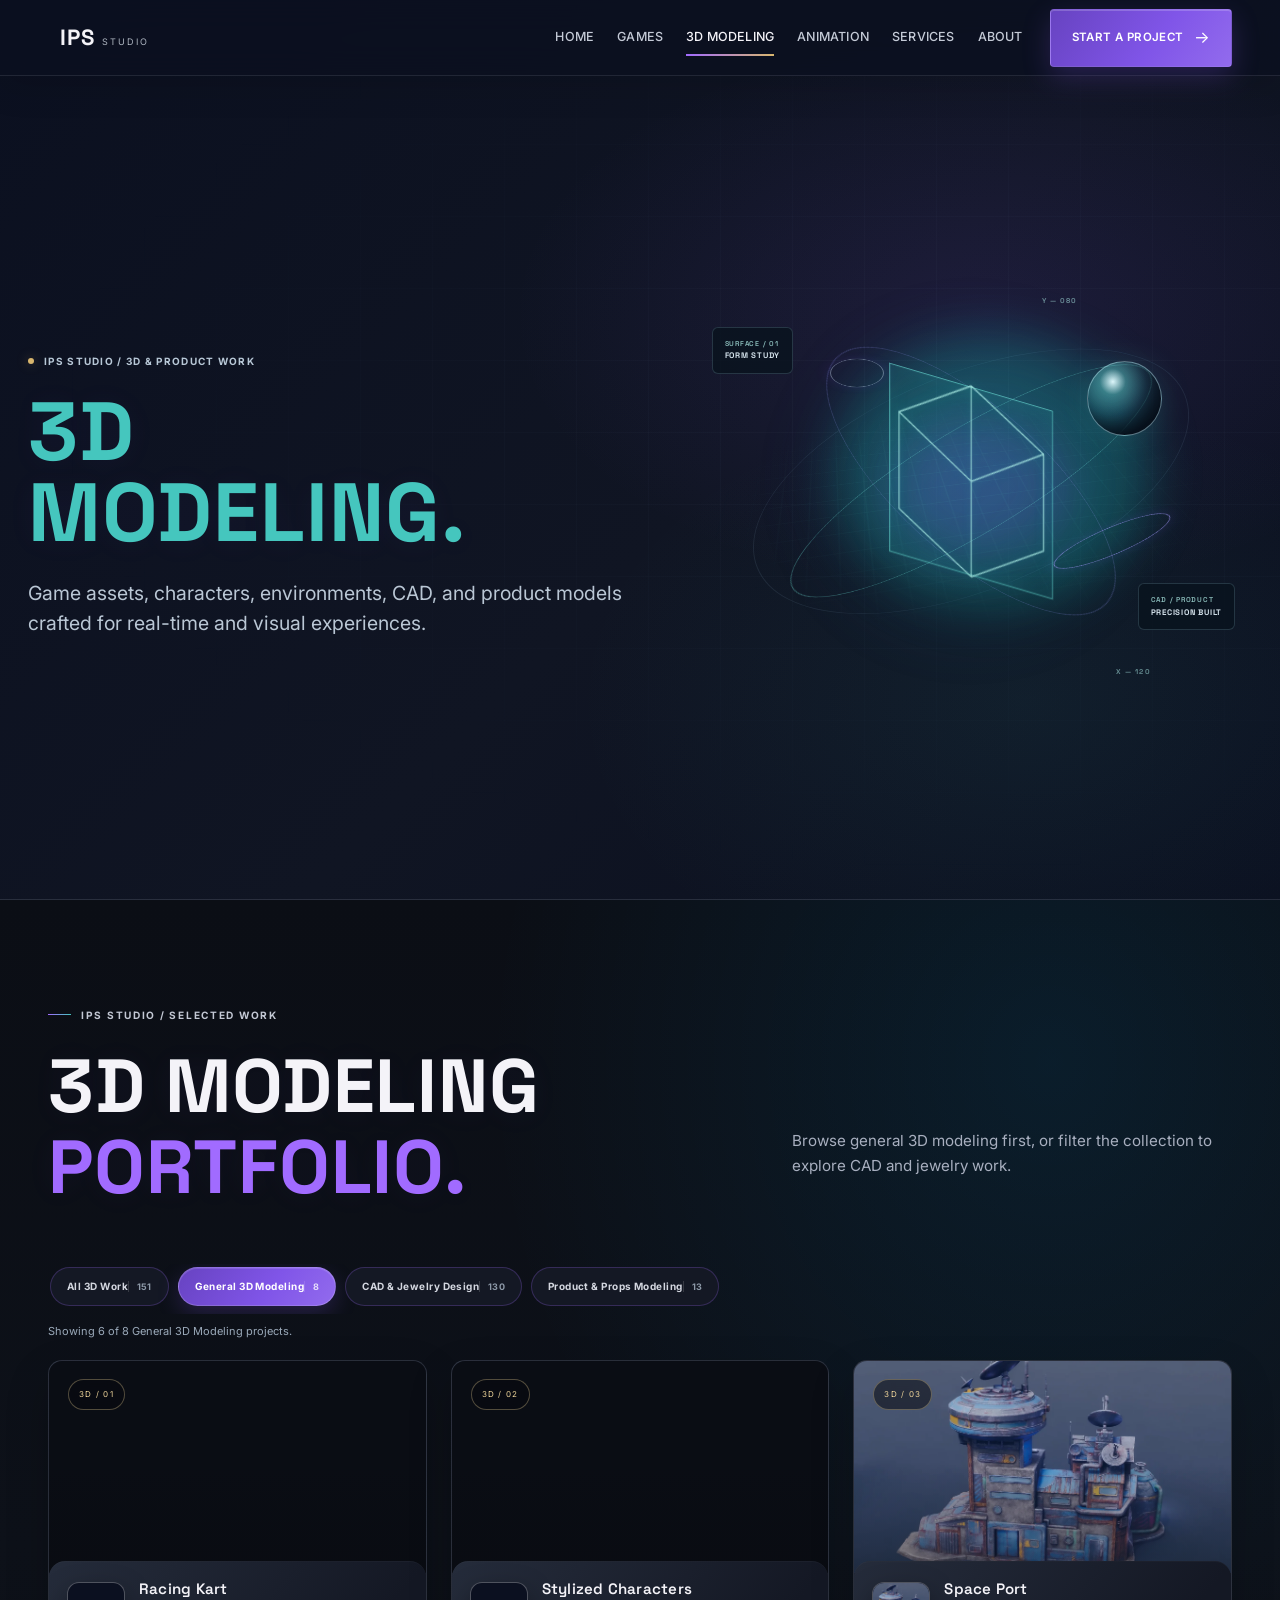
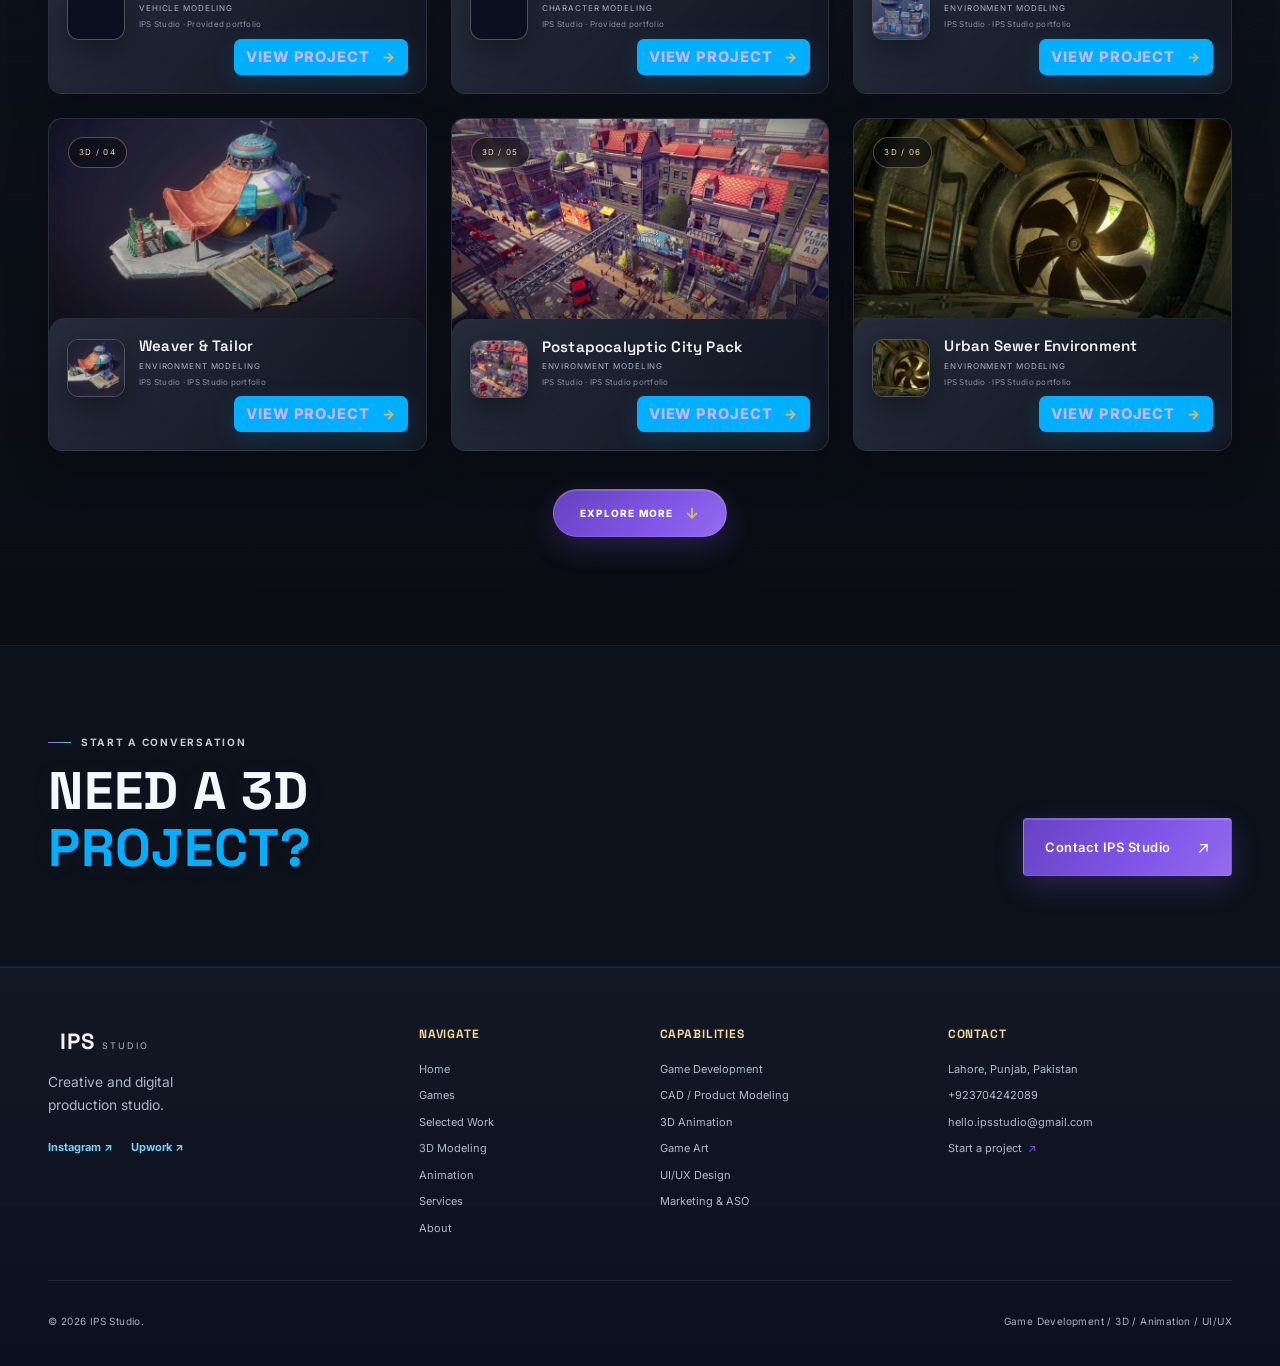
==== commit d29913fd: "Upgrade IPS Studio visual system and portfolio" ====
--- a/3d-modeling/index.html
+++ b/3d-modeling/index.html
@@ -4,7 +4,7 @@
   <meta name="description" content="Explore IPS Studio 3D modeling, CAD, character, environment, and product work." /><title>3D Modeling | IPS Studio</title>
   <link rel="icon" type="image/svg+xml" href="../assets/images/favicon.svg" /><link rel="preconnect" href="https://fonts.googleapis.com" /><link rel="preconnect" href="https://fonts.gstatic.com" crossorigin />
   <link href="https://fonts.googleapis.com/css2?family=Inter:wght@400;500;600;700&family=Space+Grotesk:wght@400;500;600;700&display=swap" rel="stylesheet" /><link rel="stylesheet" href="../styles.css" />
-  <script src="../assets/js/portfolio3D.js" defer></script><script src="../assets/js/site.js" defer></script><script src="../assets/js/projectModal.js" defer></script><script src="../assets/js/modelingPage.js" defer></script><script src="../assets/js/expandProjects.js" defer></script>
+    <script src="../assets/js/portfolio3D.js" defer></script><script src="../assets/js/jewelryPortfolio.js" defer></script><script src="../assets/js/site.js" defer></script><script src="../assets/js/projectModal.js" defer></script><script src="../assets/js/modelingPage.js?v=3d-main-categories-2" defer></script><script src="../assets/js/expandProjects.js?v=3d-main-categories-2" defer></script>
 </head><body data-page="modeling"><a class="skip-link" href="#main">Skip to content</a>
   <header class="site-header" id="site-header"><div class="container header__inner"><a class="brand" href="../index.html#home" aria-label="IPS Studio home"><span class="brand__mark" aria-hidden="true"><span></span><span></span><span></span><span></span></span><span class="brand__wordmark"><strong>IPS</strong><small>STUDIO</small></span></a><nav class="main-nav" id="main-nav" aria-label="Main navigation">
           <a href="../index.html#home" data-page-link="home">HOME</a>
@@ -22,7 +22,7 @@
     <span class="model-art__sphere hero-art__piece"></span><span class="model-art__ring model-art__ring--one"></span><span class="model-art__ring model-art__ring--two"></span>
     <span class="model-art__readout model-art__readout--one hero-art__piece">SURFACE / 01<br /><b>FORM STUDY</b></span><span class="model-art__readout model-art__readout--two hero-art__piece">CAD / PRODUCT<br /><b>PRECISION BUILT</b></span><span class="model-art__measure model-art__measure--x">X — 120</span><span class="model-art__measure model-art__measure--y">Y — 080</span>
   </div></div></section>
-    <section class="portfolio3d section-pad" aria-labelledby="modeling-page-title"><div class="container"><div class="section-heading section-heading--split"><div><p class="eyebrow"><span class="eyebrow-dash"></span> IPS Studio / Selected Work</p><h2 class="section-title" id="modeling-page-title">3D MODELING <em>PORTFOLIO.</em></h2></div><div class="section-heading__aside"><p>Open a project to view its available images and project details.</p></div></div><div class="portfolio3d-grid" id="modeling-page-grid" aria-label="3D modeling projects"></div><button class="project-expansion-toggle" id="modeling-page-expand" type="button" data-project-expansion aria-expanded="false" aria-controls="modeling-page-grid" hidden><span data-expansion-label>Explore More</span><span class="project-expansion-toggle__arrow" aria-hidden="true">&#8595;</span></button></div></section>
+    <section class="portfolio3d section-pad" aria-labelledby="modeling-page-title"><div class="container"><div class="section-heading section-heading--split"><div><p class="eyebrow"><span class="eyebrow-dash"></span> IPS Studio / Selected Work</p><h2 class="section-title" id="modeling-page-title">3D MODELING <em>PORTFOLIO.</em></h2></div><div class="section-heading__aside"><p>Browse general 3D modeling first, or filter the collection to explore CAD and jewelry work.</p></div></div><div class="games-page__filters modeling-page__filters" id="modeling-page-filters" role="group" aria-label="Filter 3D modeling projects"></div><p class="games-page__status modeling-page__status" id="modeling-page-status" role="status" aria-live="polite"></p><div class="portfolio3d-grid" id="modeling-page-grid" aria-label="3D modeling projects"></div><button class="project-expansion-toggle" id="modeling-page-expand" type="button" data-project-expansion aria-expanded="false" aria-controls="modeling-page-grid" hidden><span data-expansion-label>Explore More</span><span class="project-expansion-toggle__arrow" aria-hidden="true">&#8595;</span></button></div></section>
     <section class="dev-page-cta"><div class="container dev-page-cta__inner"><div><p class="eyebrow"><span class="eyebrow-dash"></span> Start a conversation</p><h2>NEED A 3D<br /><em>PROJECT?</em></h2></div><a class="button button--primary" href="../index.html#contact">Contact IPS Studio <span aria-hidden="true">&#8599;</span></a></div></section></main>
   <footer class="site-footer"><div class="container footer__main"><div class="footer__brand"><a class="brand" href="../index.html#home" aria-label="IPS Studio home"><span class="brand__mark" aria-hidden="true"><span></span><span></span><span></span><span></span></span><span class="brand__wordmark"><strong>IPS</strong><small>STUDIO</small></span></a><p>Creative and digital<br />production studio.</p></div><div class="footer__column"><h2>Navigate</h2><a href="../index.html#home">Home</a><a href="../games/index.html">Games</a><a href="../portfolio.html" data-page-link="modeling">Selected Work</a><a href="../animation/index.html">Animation</a><a href="../services/index.html">Services</a><a href="../about/index.html">About</a><a href="../portfolio.html?portfolio=ui-ux-design#portfolio">UI/UX Design</a></div></div><div class="container footer__bottom"><span>&#169; <span id="current-year">2026</span> IPS Studio.</span><span>Game Development / 3D / Animation / UI/UX</span></div></footer>
 </body></html>
--- a/styles.css
+++ b/styles.css
@@ -9652,27 +9652,53 @@
 
 /* Page art direction: shared IPS language, individual capability palettes. */
 :root {
-  --ips-navy: #080d18;
-  --ips-charcoal: #151923;
-  --ips-purple: #8b5cf6;
-  --ips-violet: #a78bfa;
-  --ips-blue: #397bff;
-  --ips-cyan: #22d3ee;
-  --ips-teal: #2dd4bf;
-  --ips-gold: #e9b44c;
-  --ips-coral: #ff8066;
-  --ips-orange: #ff9b54;
-  --ips-pink: #f472b6;
-  --ips-white: #f5f5f7;
-  --ips-muted: #a1a1aa;
+  --ips-navy: #0b1020;
+  --ips-charcoal: #141824;
+  --ips-surface: #1c2231;
+  --ips-graphite: #252c3b;
+  --ips-purple: #8055e8;
+  --ips-violet: #a16bff;
+  --ips-blue: #6173a8;
+  --ips-cyan: #59c3d2;
+  --ips-teal: #45c6be;
+  --ips-gold: #d9b76e;
+  --ips-champagne: #f0d69b;
+  --ips-coral: #e9897b;
+  --ips-orange: #e7a36d;
+  --ips-pink: #d795c4;
+  --ips-white: #f4f3f8;
+  --ips-muted: #a8afbf;
+  --ips-dim: #798396;
+  --ips-navy-rgb: 11, 16, 32;
+  --ips-charcoal-rgb: 20, 24, 36;
+  --ips-surface-rgb: 28, 34, 49;
+  --ips-graphite-rgb: 37, 44, 59;
+  --ips-purple-rgb: 128, 85, 232;
+  --ips-violet-rgb: 161, 107, 255;
+  --ips-teal-rgb: 69, 198, 190;
+  --ips-gold-rgb: 217, 183, 110;
+  --ips-champagne-rgb: 240, 214, 155;
+  --ips-coral-rgb: 233, 137, 123;
+  --ips-pink-rgb: 215, 149, 196;
+  --ips-white-rgb: 244, 243, 248;
+  --ips-line: rgba(168, 175, 191, .14);
+  --ips-line-strong: rgba(168, 175, 191, .24);
+  --ips-glass: rgba(20, 24, 36, .84);
+  --ips-primary-gradient: linear-gradient(125deg, #6743c1, var(--ips-purple) 58%, #926bed);
+  --ips-primary-gradient-hover: linear-gradient(125deg, #7552d4, #936be9 60%, var(--ips-violet));
+  --ips-surface-gradient: linear-gradient(145deg, rgba(var(--ips-graphite-rgb), .58), rgba(var(--ips-charcoal-rgb), .96) 65%);
+  --ips-card-shadow: 0 18px 44px rgba(2, 4, 12, .2), inset 0 1px rgba(var(--ips-white-rgb), .025);
+  --ips-accent-shadow: 0 10px 28px rgba(var(--ips-purple-rgb), .24), inset 0 1px rgba(var(--ips-white-rgb), .2);
   --ink: var(--ips-navy);
   --ink-soft: var(--ips-charcoal);
-  --panel: var(--ips-charcoal);
+  --panel: var(--ips-surface);
   --paper: var(--ips-white);
   --muted: var(--ips-muted);
   --accent: var(--ips-purple);
-  --accent-strong: #7044df;
-  --blue: var(--ips-violet);
+  --accent-strong: #6940c7;
+  --blue: var(--ips-teal);
+  --line: var(--ips-line);
+  --line-bright: var(--ips-line-strong);
 }
 .catalog-page-hero {
   min-height: max(670px, 100svh);
@@ -10416,7 +10442,7 @@
 }
 .team-section .team-card,
 body[data-page="about"] .about-team__grid > .team-card {
-  --team-accent: 167, 139, 250;
+  --team-accent: var(--ips-violet-rgb);
   --team-rotate-x: 0deg;
   --team-rotate-y: 0deg;
   --team-lift: 0px;
@@ -10453,21 +10479,21 @@
   pointer-events: none;
 }
 .team-section .team-card:nth-child(4n + 1),
-body[data-page="about"] .about-team__grid > .team-card:nth-child(4n + 1) { --team-accent: 167, 139, 250; }
+body[data-page="about"] .about-team__grid > .team-card:nth-child(4n + 1) { --team-accent: var(--ips-violet-rgb); }
 .team-section .team-card:nth-child(4n + 2),
-body[data-page="about"] .about-team__grid > .team-card:nth-child(4n + 2) { --team-accent: 86, 209, 196; }
+body[data-page="about"] .about-team__grid > .team-card:nth-child(4n + 2) { --team-accent: var(--ips-teal-rgb); }
 .team-section .team-card:nth-child(4n + 3),
-body[data-page="about"] .about-team__grid > .team-card:nth-child(4n + 3) { --team-accent: 232, 190, 111; }
+body[data-page="about"] .about-team__grid > .team-card:nth-child(4n + 3) { --team-accent: var(--ips-gold-rgb); }
 .team-section .team-card:nth-child(4n),
-body[data-page="about"] .about-team__grid > .team-card:nth-child(4n) { --team-accent: 235, 139, 144; }
+body[data-page="about"] .about-team__grid > .team-card:nth-child(4n) { --team-accent: var(--ips-coral-rgb); }
 .team-section .team-card:nth-child(5),
-body[data-page="about"] .about-team__grid > .team-card:nth-child(5) { --team-accent: 240, 148, 188; }
+body[data-page="about"] .about-team__grid > .team-card:nth-child(5) { --team-accent: var(--ips-pink-rgb); }
 .team-section .team-card:nth-child(6),
-body[data-page="about"] .about-team__grid > .team-card:nth-child(6) { --team-accent: 198, 211, 225; }
+body[data-page="about"] .about-team__grid > .team-card:nth-child(6) { --team-accent: var(--ips-white-rgb); }
 .team-section .team-card:nth-child(7),
-body[data-page="about"] .about-team__grid > .team-card:nth-child(7) { --team-accent: 185, 151, 255; }
+body[data-page="about"] .about-team__grid > .team-card:nth-child(7) { --team-accent: var(--ips-violet-rgb); }
 .team-section .team-card:nth-child(8),
-body[data-page="about"] .about-team__grid > .team-card:nth-child(8) { --team-accent: 100, 207, 193; }
+body[data-page="about"] .about-team__grid > .team-card:nth-child(8) { --team-accent: var(--ips-teal-rgb); }
 .team-section .team-card__number,
 body[data-page="about"] .about-team__grid .team-card__number {
   z-index: 2;
@@ -10675,3 +10701,433 @@
   .team-section .team-card :is(.team-card__number, .team-card__portrait, h3, p),
   body[data-page="about"] .about-team__grid .team-card :is(.team-card__number, .team-card__portrait, h3, p) { opacity: 1 !important; translate: none !important; }
 }
+
+/* Jewelry portfolio accent uses the warm metal tones of its existing imagery. */
+body[data-page="modeling"] .portfolio3d-card[data-project-id="organic-textured-jewelry"] {
+  border-color: rgba(214, 177, 105, .34);
+  background: linear-gradient(155deg, #1b1b20 0%, #141821 62%, #191820 100%);
+}
+
+body[data-page="modeling"] .portfolio3d-card[data-project-id="organic-textured-jewelry"]:hover,
+body[data-page="modeling"] .portfolio3d-card[data-project-id="organic-textured-jewelry"]:focus-within {
+  border-color: rgba(230, 198, 133, .72);
+  box-shadow: 0 22px 52px rgba(0, 0, 0, .36), 0 0 0 1px rgba(214, 177, 105, .12), 0 0 28px rgba(194, 151, 72, .1);
+}
+
+body[data-page="modeling"] .portfolio3d-card[data-project-id="organic-textured-jewelry"] .portfolio3d-card__media {
+  background: #f0efec;
+}
+
+body[data-page="modeling"] .portfolio3d-card[data-project-id="organic-textured-jewelry"] .portfolio3d-card__media img,
+body[data-page="modeling"] .portfolio3d-card[data-project-id="organic-textured-jewelry"] .portfolio3d-card__icon {
+  object-fit: contain;
+}
+
+body[data-page="modeling"] .portfolio3d-card[data-project-id="organic-textured-jewelry"] .portfolio3d-card__index {
+  border-color: rgba(232, 199, 130, .55);
+  color: #f5dcaa;
+}
+
+body[data-page="modeling"] .portfolio3d-card[data-project-id="organic-textured-jewelry"] .portfolio3d-card__copy small:not(.portfolio3d-card__artist) {
+  color: #e0c48f;
+}
+
+body[data-page="modeling"] .portfolio3d-card[data-project-id="organic-textured-jewelry"] .portfolio3d-card__cta {
+  background: #d9b86f;
+  color: #17130b;
+}
+
+body[data-page="modeling"] .portfolio3d-card[data-project-id="organic-textured-jewelry"] .portfolio3d-card__cta:hover {
+  background: #f0d79f;
+  box-shadow: 0 8px 26px rgba(194, 151, 72, .25);
+}
+
+body[data-page="modeling"] .portfolio3d-card[data-collection="cad"] {
+  border-color: rgba(214, 177, 105, .3);
+  background: linear-gradient(155deg, #1b1b20 0%, #141821 62%, #191820 100%);
+}
+body[data-page="modeling"] .portfolio3d-card[data-collection="cad"]:hover,
+body[data-page="modeling"] .portfolio3d-card[data-collection="cad"]:focus-within {
+  border-color: rgba(230, 198, 133, .72);
+  box-shadow: 0 22px 52px rgba(0, 0, 0, .36), 0 0 0 1px rgba(214, 177, 105, .12), 0 0 28px rgba(194, 151, 72, .1);
+}
+body[data-page="modeling"] .portfolio3d-card[data-collection="cad"] .portfolio3d-card__media {
+  background: #f0efec;
+}
+body[data-page="modeling"] .portfolio3d-card[data-collection="cad"] .portfolio3d-card__media img,
+body[data-page="modeling"] .portfolio3d-card[data-collection="cad"] .portfolio3d-card__icon {
+  object-fit: contain;
+}
+body[data-page="modeling"] .portfolio3d-card .portfolio3d-card__body {
+  grid-template-columns: 58px minmax(0, 1fr);
+  grid-template-areas: "thumb copy" "thumb cta";
+  align-items: start;
+  gap: 8px 14px;
+  padding: 18px;
+}
+body[data-page="modeling"] .portfolio3d-card .portfolio3d-card__icon {
+  grid-area: thumb;
+  width: 58px;
+  margin-top: 2px;
+}
+body[data-page="modeling"] .portfolio3d-card .portfolio3d-card__copy {
+  grid-area: copy;
+  align-self: end;
+  gap: 5px;
+}
+body[data-page="modeling"] .portfolio3d-card .portfolio3d-card__copy strong {
+  display: -webkit-box;
+  overflow: hidden;
+  font-size: clamp(15px, 1.18vw, 18px);
+  line-height: 1.2;
+  overflow-wrap: break-word;
+  word-break: normal;
+  -webkit-box-orient: vertical;
+  -webkit-line-clamp: 2;
+}
+body[data-page="modeling"] .portfolio3d-card .portfolio3d-card__copy small {
+  font-size: 8px;
+  line-height: 1.4;
+  overflow-wrap: break-word;
+  word-break: normal;
+}
+body[data-page="modeling"] .portfolio3d-card .portfolio3d-card__cta {
+  grid-area: cta;
+  justify-self: end;
+  min-height: 36px;
+  padding: 0 12px;
+}
+body[data-page="modeling"] .portfolio3d-card[data-collection="cad"] .portfolio3d-card__index {
+  border-color: rgba(232, 199, 130, .55);
+  color: #f5dcaa;
+}
+body[data-page="modeling"] .portfolio3d-card[data-collection="cad"] .portfolio3d-card__copy > small:not(.portfolio3d-card__artist) {
+  color: #e0c48f;
+}
+body[data-page="modeling"] .portfolio3d-card[data-collection="cad"] .portfolio3d-card__cta {
+  background: #d9b86f;
+  color: #17130b;
+}
+body[data-page="modeling"] .portfolio3d-card[data-collection="cad"] .portfolio3d-card__cta:hover {
+  background: #f0d79f;
+  box-shadow: 0 8px 26px rgba(194, 151, 72, .25);
+}
+
+body[data-page="modeling"] .modeling-page__filters {
+  flex-wrap: nowrap;
+  margin: 24px 0 8px;
+  padding-bottom: 8px;
+  white-space: nowrap;
+}
+body[data-page="modeling"] .modeling-page__filters .home-games__filter {
+  gap: 8px;
+}
+body[data-page="modeling"] .modeling-page__filters .home-games__filter small {
+  padding-left: 8px;
+  border-left: 1px solid rgba(255, 255, 255, .15);
+  color: #8d99a8;
+  font-size: 9px;
+  font-weight: 700;
+  letter-spacing: .02em;
+}
+body[data-page="modeling"] .modeling-page__filters .home-games__filter[aria-pressed="true"] small {
+  color: currentColor;
+  opacity: .78;
+}
+body[data-page="modeling"] .modeling-page__filters .home-games__filter:focus-visible {
+  outline: 2px solid #8bdcff;
+  outline-offset: 3px;
+}
+body[data-page="modeling"] .modeling-page__status {
+  min-height: 20px;
+  margin: 0 0 18px;
+  color: #9aa9b9;
+  font-size: 11px;
+}
+body[data-page="modeling"] .portfolio3d-card.modeling-filter-hidden {
+  display: none !important;
+}
+body[data-page="modeling"] .portfolio3d-card.modeling-filter-entering {
+  animation: modeling-filter-arrive .28s ease both;
+  animation-delay: calc(var(--modeling-filter-index, 0) * 12ms);
+}
+@keyframes modeling-filter-arrive {
+  from { opacity: 0; transform: translateY(8px); }
+  to { opacity: 1; transform: translateY(0); }
+}
+
+@media (min-width: 701px) and (max-width: 1050px) {
+  body[data-page="modeling"] .portfolio3d-grid {
+    grid-template-columns: repeat(2, minmax(0, 1fr));
+  }
+}
+
+@media (max-width: 700px) {
+  body[data-page="modeling"] .modeling-page__filters {
+    margin-top: 18px;
+    -webkit-overflow-scrolling: touch;
+    scroll-padding-inline: 12px;
+  }
+}
+
+@media (prefers-reduced-motion: reduce) {
+  body[data-page="modeling"] .portfolio3d-card.modeling-filter-entering {
+    animation: none !important;
+  }
+}
+
+/* IPS Studio visual system — shared palette and dimensional surfaces. */
+html { background: var(--ips-navy); }
+body {
+  background:
+    radial-gradient(ellipse at 86% -12%, rgba(var(--ips-purple-rgb), .09), transparent 36%),
+    radial-gradient(ellipse at 2% 32%, rgba(var(--ips-teal-rgb), .035), transparent 30%),
+    var(--ips-navy);
+  color: var(--ips-white);
+}
+::selection { background: rgba(var(--ips-purple-rgb), .48); color: var(--ips-white); }
+body :is(h1, h2, h3, h4, h5, h6, .section-title) { text-shadow: 0 2px 30px rgba(var(--ips-violet-rgb), .06); }
+body :is(.section-title, .catalog-page-hero h1, .services-page-hero h1) { color: var(--ips-white); }
+.eyebrow { color: #c3c8d4; }
+.eyebrow-dash { background: linear-gradient(90deg, var(--ips-violet), var(--ips-teal)); }
+.eyebrow-dot { background: var(--ips-gold); box-shadow: 0 0 12px rgba(var(--ips-gold-rgb), .42); }
+.section-title em { color: var(--ips-violet); }
+
+/* Navigation, focus states and shared controls. */
+.site-header,
+.site-header.is-scrolled {
+  border-bottom-color: var(--ips-line);
+  background: rgba(var(--ips-navy-rgb), .83);
+  box-shadow: 0 12px 34px rgba(3, 5, 12, .12);
+}
+.main-nav > a:not(.button) { color: #c5cbd7; }
+.main-nav > a:not(.button):hover,
+.main-nav > a:not(.button).is-active,
+.main-nav > a:not(.button):focus-visible { color: var(--ips-white); }
+.main-nav > a:not(.button).is-active::after { background: linear-gradient(90deg, var(--ips-violet), var(--ips-gold)); }
+.menu-toggle { border-color: var(--ips-line-strong); background: rgba(var(--ips-surface-rgb), .82); }
+.menu-toggle:hover,
+.menu-toggle:focus-visible { border-color: var(--ips-violet); background: rgba(var(--ips-purple-rgb), .14); }
+.main-nav.is-open { border-color: var(--ips-line-strong); background: rgba(var(--ips-navy-rgb), .97); }
+body :is(a, button, input, select, textarea):focus-visible { outline-color: var(--ips-champagne); }
+
+body .button--primary,
+body .main-nav > .nav-cta,
+body .contact-form__submit,
+body .portfolio-expand-toggle,
+body .project-expansion-toggle {
+  border-color: rgba(255, 255, 255, .12);
+  background: var(--ips-primary-gradient);
+  color: #fff;
+  box-shadow: var(--ips-accent-shadow);
+}
+body .button--primary:hover,
+body .main-nav > .nav-cta:hover,
+body .contact-form__submit:hover,
+body .portfolio-expand-toggle:hover,
+body .project-expansion-toggle:hover {
+  border-color: rgba(var(--ips-champagne-rgb), .42);
+  background: var(--ips-primary-gradient-hover);
+  box-shadow: 0 15px 34px rgba(var(--ips-purple-rgb), .3), inset 0 1px rgba(var(--ips-white-rgb), .24);
+}
+body :is(.button--outline, .animation-card__view, .portfolio-project__action) {
+  border-color: rgba(var(--ips-teal-rgb), .3);
+  background: linear-gradient(140deg, rgba(var(--ips-surface-rgb), .96), rgba(var(--ips-charcoal-rgb), .94));
+  color: #e5e6ed;
+}
+body :is(.button--outline, .animation-card__view, .portfolio-project__action):hover {
+  border-color: rgba(var(--ips-champagne-rgb), .62);
+  background: linear-gradient(140deg, rgba(var(--ips-teal-rgb), .11), rgba(var(--ips-surface-rgb), .97));
+  color: var(--ips-white);
+}
+body :is(.button--text, .text-link, .about-capability__link, .hero__scroll-link) { color: #c7b6ff; }
+body :is(.button--text, .text-link, .about-capability__link, .hero__scroll-link):hover { color: var(--ips-teal); }
+
+/* Cinematic page openings, with a different restrained accent by discipline. */
+.hero--studio,
+.catalog-page-hero,
+.services-page-hero,
+body[data-page="about"] .about-hero {
+  background-color: var(--ips-navy);
+  background-image:
+    radial-gradient(ellipse at 77% 35%, rgba(var(--ips-purple-rgb), .12), transparent 34%),
+    radial-gradient(ellipse at 80% 78%, rgba(var(--ips-teal-rgb), .07), transparent 31%),
+    linear-gradient(135deg, #0b1020, #101523 55%, #0b1020);
+}
+.catalog-page-hero--games { --hero-accent: var(--ips-gold); --hero-secondary: var(--ips-violet); }
+.catalog-page-hero--modeling { --hero-accent: var(--ips-teal); --hero-secondary: var(--ips-champagne); }
+.catalog-page-hero--animation { --hero-accent: var(--ips-violet); --hero-secondary: var(--ips-coral); }
+.catalog-page-hero--games,
+.catalog-page-hero--modeling,
+.catalog-page-hero--animation,
+.services-page-hero { background-color: var(--ips-navy); }
+body .services-page-hero h1 span { color: var(--ips-champagne); }
+body[data-page="about"] .about-hero__title span {
+  color: transparent;
+  background: linear-gradient(100deg, var(--ips-teal), var(--ips-violet) 62%, var(--ips-champagne));
+  -webkit-background-clip: text;
+  background-clip: text;
+}
+body[data-page="home"] .hero--studio .hero__title .hero-title__ideas { color: var(--ips-white); }
+body[data-page="home"] .hero--studio .hero__title .hero-title__into { color: var(--ips-teal); }
+body[data-page="home"] .hero--studio .hero__title .hero-title__reality {
+  color: transparent;
+  background: linear-gradient(100deg, var(--ips-violet), color-mix(in srgb, var(--ips-violet) 48%, var(--ips-white)) 70%, var(--ips-champagne));
+  -webkit-background-clip: text;
+  background-clip: text;
+}
+body[data-page="home"] .hero--studio .hero__typewriter { color: var(--ips-champagne); }
+body[data-page="home"] .hero--studio .hero__typewriter .typewriter__cursor { border-color: var(--ips-teal); }
+.hero-prism__face { border-color: rgba(var(--ips-violet-rgb), .35); background: linear-gradient(145deg, color-mix(in srgb, var(--ips-purple) 30%, var(--ips-surface)) , rgba(var(--ips-charcoal-rgb), .96) 55%, rgba(var(--ips-navy-rgb), .98)); box-shadow: inset 0 0 36px rgba(var(--ips-purple-rgb), .12), inset 0 1px rgba(var(--ips-white-rgb), .16); }
+.hero-prism__face--front strong { text-shadow: 0 0 26px rgba(var(--ips-violet-rgb), .24); }
+.hero-prism__scanline { background: linear-gradient(90deg, transparent, rgba(var(--ips-teal-rgb), .72), transparent); box-shadow: 0 0 14px rgba(var(--ips-teal-rgb), .35); }
+.hero-orbit { border-color: rgba(var(--ips-violet-rgb), .2); }
+.hero-orbit__node { border-color: rgba(var(--ips-champagne-rgb), .78); background: var(--ips-gold); box-shadow: 0 0 14px 3px rgba(var(--ips-gold-rgb), .28); }
+.hero-chip { border-color: var(--ips-line-strong); background: linear-gradient(120deg, rgba(var(--ips-surface-rgb), .94), rgba(var(--ips-charcoal-rgb), .88)); color: #d8dce5; }
+.hero-chip--game svg { stroke: var(--ips-gold); filter: drop-shadow(0 0 7px rgba(var(--ips-gold-rgb), .32)); }
+.hero-chip--model svg { stroke: var(--ips-teal); filter: drop-shadow(0 0 7px rgba(var(--ips-teal-rgb), .28)); }
+.hero-chip--motion svg { stroke: var(--ips-violet); filter: drop-shadow(0 0 7px rgba(var(--ips-violet-rgb), .3)); }
+.hero-chip--interface svg { stroke: var(--ips-pink); filter: drop-shadow(0 0 7px rgba(var(--ips-violet-rgb), .22)); }
+.hero-chip--technology svg { stroke: var(--ips-champagne); filter: drop-shadow(0 0 7px rgba(var(--ips-gold-rgb), .28)); }
+.hero-chip--digital svg { stroke: var(--ips-cyan); filter: drop-shadow(0 0 7px rgba(var(--ips-teal-rgb), .24)); }
+
+/* The homepage uses atmosphere to distinguish sections without competing with art. */
+body[data-page="home"] .studio-highlights { background: linear-gradient(100deg, rgba(var(--ips-purple-rgb), .055), transparent 38%, rgba(var(--ips-teal-rgb), .04)), var(--ips-charcoal); }
+body[data-page="home"] .studio-intro { background: radial-gradient(ellipse at 8% 62%, rgba(var(--ips-teal-rgb), .075), transparent 30%), radial-gradient(ellipse at 91% 28%, rgba(var(--ips-purple-rgb), .08), transparent 30%), var(--ips-navy); }
+body[data-page="home"] .services-showcase { background: radial-gradient(ellipse at 80% 42%, rgba(var(--ips-purple-rgb), .07), transparent 36%), var(--ips-charcoal); }
+body[data-page="home"] .client-feedback { background: radial-gradient(ellipse at 7% 50%, rgba(var(--ips-gold-rgb), .06), transparent 32%), var(--ips-navy); }
+body[data-page="home"] .studio-process { background: radial-gradient(ellipse at 94% 18%, rgba(var(--ips-purple-rgb), .08), transparent 31%), radial-gradient(ellipse at 5% 85%, rgba(var(--ips-teal-rgb), .045), transparent 30%), var(--ips-charcoal); }
+body[data-page="home"] .team-section { background: radial-gradient(ellipse at 12% 18%, rgba(var(--ips-violet-rgb), .065), transparent 34%), var(--ips-navy); }
+body[data-page="home"] .contact { background: radial-gradient(ellipse at 90% 48%, rgba(var(--ips-teal-rgb), .065), transparent 35%), radial-gradient(ellipse at 7% 78%, rgba(var(--ips-purple-rgb), .07), transparent 34%), var(--ips-charcoal); }
+.studio-highlight--disciplines strong { color: var(--ips-violet); }
+.studio-highlight--teammates strong { color: var(--ips-gold); }
+.studio-highlight--connected strong { color: var(--ips-teal); }
+.studio-process__step > span { color: var(--ips-violet); }
+.studio-process__step:nth-child(3n + 2) > span { color: var(--ips-gold); }
+.studio-process__step:nth-child(3n) > span { color: var(--ips-teal); }
+.contact__intro .section-title em { color: var(--ips-teal); }
+
+/* Discipline accents stay limited to a small set of related tones. */
+.service-card:nth-child(6n + 1), .service-card--home:nth-child(6n + 1) { --service-accent: var(--ips-violet); }
+.service-card:nth-child(6n + 2), .service-card--home:nth-child(6n + 2) { --service-accent: var(--ips-teal); }
+.service-card:nth-child(6n + 3), .service-card--home:nth-child(6n + 3) { --service-accent: var(--ips-gold); }
+.service-card:nth-child(6n + 4), .service-card--home:nth-child(6n + 4) { --service-accent: color-mix(in srgb, var(--ips-violet) 72%, var(--ips-white)); }
+.service-card:nth-child(6n + 5), .service-card--home:nth-child(6n + 5) { --service-accent: var(--ips-coral); }
+.service-card:nth-child(6n + 6), .service-card--home:nth-child(6n + 6) { --service-accent: color-mix(in srgb, var(--ips-teal) 72%, var(--ips-white)); }
+body[data-page="services"] .service-card-row__number { color: var(--ips-gold); }
+body[data-page="services"] .service-card-row__copy > small { color: var(--ips-teal); }
+body[data-page="services"] .service-card-row__cta { color: #c7b6ff; }
+body[data-page="services"] .service-card-row__cta span { color: var(--ips-gold); }
+
+/* Shared dimensional panels for every portfolio and studio section. */
+body :is(.service-card, .service-card-row, .portfolio3d-card, .animation-page-card, .game-card--catalog, .portfolio-project-card, .about-value, .about-capability, .studio-process__step, .studio-highlight, .upwork-summary, .contact-form, .contact-details, .portfolio3d-dialog__shell, .dev-case-dialog__shell) {
+  border-color: var(--ips-line);
+  box-shadow: var(--ips-card-shadow);
+}
+body .service-card--home,
+body .service-card,
+body .service-card-row,
+body .portfolio3d-card,
+body .animation-page-card,
+body .game-card--catalog,
+body .portfolio-project-card,
+body .about-value,
+body .about-capability {
+  background-color: var(--ips-charcoal);
+  background-image: var(--ips-surface-gradient);
+}
+body .portfolio3d-card:hover,
+body .portfolio3d-card:focus-within { border-color: rgba(var(--ips-violet-rgb), .55); box-shadow: 0 24px 52px rgba(2, 4, 12, .3), 0 0 26px rgba(var(--ips-purple-rgb), .09); }
+body .animation-page-card:hover,
+body .animation-page-card:focus-within,
+body .game-card--catalog:hover,
+body .game-card--catalog:focus-within,
+body .portfolio-project-card:hover,
+body .portfolio-project-card:focus-within { border-color: rgba(var(--ips-teal-rgb), .44); box-shadow: 0 22px 48px rgba(2, 4, 12, .29), 0 0 24px rgba(var(--ips-teal-rgb), .075); }
+body .service-card:hover,
+body .service-card:focus-within,
+body .service-card-row:hover,
+body .service-card-row:focus-within,
+body .about-value:hover,
+body .about-capability:hover { border-color: rgba(var(--ips-gold-rgb), .42); box-shadow: 0 22px 48px rgba(2, 4, 12, .28), 0 0 24px rgba(var(--ips-gold-rgb), .06); }
+body .portfolio3d-card__body { background: linear-gradient(130deg, var(--ips-graphite), var(--ips-charcoal) 78%); }
+body .portfolio3d-card__icon,
+body .portfolio-project-card__image,
+body .animation-page-card__media,
+body .game-card__visual { background-color: var(--ips-navy); }
+body .portfolio3d-card__copy strong,
+body .animation-page-card__copy h2,
+body .portfolio-project-card__copy h3 { color: var(--ips-white); }
+body .portfolio3d-card__copy small,
+body .animation-page-card__copy small,
+body .portfolio-project-card__description { color: var(--ips-muted); }
+body .portfolio3d-card__index,
+body .portfolio-project-card__number { border-color: rgba(var(--ips-champagne-rgb), .32); color: var(--ips-champagne); }
+body .portfolio3d-card__cta,
+body .animation-page-card__cta,
+body .service-card__cta { color: #c7b6ff; }
+body .portfolio3d-card__cta span,
+body .animation-page-card__cta span,
+body .service-card__cta span { color: var(--ips-gold); }
+body .portfolio3d-dialog__shell,
+body .dev-case-dialog__shell { border-color: var(--ips-line-strong); background: linear-gradient(145deg, var(--ips-surface), var(--ips-charcoal) 72%); box-shadow: 0 32px 100px rgba(0, 0, 0, .5); }
+body .portfolio3d-dialog__close { border-color: rgba(var(--ips-violet-rgb), .34); background: var(--ips-charcoal); }
+body .portfolio3d-dialog__thumb[aria-pressed="true"],
+body .portfolio3d-dialog__thumb:hover { border-color: var(--ips-teal); }
+
+/* Forms, credibility panel, About and Contact share the same quiet surfaces. */
+body .contact-form,
+body .contact-details,
+body .upwork-summary { border-color: var(--ips-line); background-color: rgba(20, 24, 36, .88); }
+body .contact-form :is(input, select, textarea) { border-color: var(--ips-line-strong); background: rgba(var(--ips-navy-rgb), .82); color: var(--ips-white); }
+body .contact-form :is(input, select, textarea):focus { border-color: rgba(var(--ips-violet-rgb), .72); box-shadow: 0 0 0 3px rgba(var(--ips-purple-rgb), .14); }
+body .contact-form :is(input, textarea)::placeholder { color: #8490a3; }
+body .contact-details small { color: var(--ips-gold); }
+body .client-feedback .upwork-summary { border-color: rgba(var(--ips-gold-rgb), .2); background: linear-gradient(130deg, rgba(var(--ips-graphite-rgb), .9), rgba(var(--ips-charcoal-rgb), .98) 58%, rgba(var(--ips-surface-rgb), .96)); }
+body .upwork-summary__identity .upwork-profile__avatar { border-color: rgba(var(--ips-gold-rgb), .5); }
+body[data-page="about"] .about-values { background: radial-gradient(ellipse at 10% 30%, rgba(var(--ips-purple-rgb), .06), transparent 34%), var(--ips-navy); }
+body[data-page="about"] .about-work { background: radial-gradient(ellipse at 85% 48%, rgba(var(--ips-gold-rgb), .05), transparent 34%), var(--ips-charcoal); }
+body[data-page="about"] .about-team { background: radial-gradient(ellipse at 12% 22%, rgba(var(--ips-teal-rgb), .055), transparent 34%), var(--ips-navy); }
+body[data-page="about"] .about-cta { background: radial-gradient(ellipse at 80% 45%, rgba(var(--ips-purple-rgb), .1), transparent 36%), var(--ips-charcoal); }
+body[data-page="about"] .about-values .about-section__title em { color: var(--ips-violet); }
+body[data-page="about"] .about-team .about-section__title em { color: var(--ips-teal); }
+body[data-page="about"] .about-work .about-section__title em { color: var(--ips-gold); }
+
+/* Filters, category chips and project actions use the violet-and-teal system. */
+body :is(.portfolio-filter, .home-games__filter) { border-color: rgba(var(--ips-violet-rgb), .24); background: var(--ips-charcoal); color: #d4d7e0; }
+body :is(.portfolio-filter, .home-games__filter):hover:not(.is-active):not([aria-pressed="true"]) { border-color: rgba(var(--ips-teal-rgb), .58); color: var(--ips-white); }
+body :is(.portfolio-filter.is-active, .portfolio-filter[aria-pressed="true"], .home-games__filter.is-active, .home-games__filter[aria-pressed="true"]) {
+  border-color: rgba(var(--ips-white-rgb), .2);
+  background: var(--ips-primary-gradient);
+  color: #fff;
+  box-shadow: 0 8px 22px rgba(var(--ips-purple-rgb), .22), inset 0 1px rgba(var(--ips-white-rgb), .12);
+}
+body .portfolio-project__action { border-color: rgba(var(--ips-gold-rgb), .3); }
+body .portfolio-project__action:hover { border-color: var(--ips-gold); }
+body .project-expansion-toggle__arrow,
+body .portfolio-project__action span,
+body .game-card__link span { color: var(--ips-gold); }
+body .game-card__link:hover,
+body .game-card:focus-within .game-card__link { color: var(--ips-teal); }
+
+.site-footer { border-top-color: var(--ips-line); background: linear-gradient(180deg, var(--ips-charcoal), var(--ips-navy)); }
+.footer__column h2 { color: var(--ips-champagne); }
+.footer__column a:hover,
+.footer__column a:focus-visible { color: var(--ips-teal); }
+.footer__bottom { border-top-color: var(--ips-line); color: var(--ips-muted); }
+
+@media (hover: hover) and (pointer: fine) {
+  body :is(.portfolio3d-card, .animation-page-card, .game-card--catalog, .portfolio-project-card, .service-card, .service-card-row, .about-value, .about-capability) {
+    transform-style: preserve-3d;
+    transition: transform .32s cubic-bezier(.2, .72, .22, 1), border-color .28s ease, box-shadow .32s ease;
+  }
+  body :is(.portfolio3d-card, .animation-page-card, .game-card--catalog, .portfolio-project-card):hover,
+  body :is(.portfolio3d-card, .animation-page-card, .game-card--catalog, .portfolio-project-card):focus-within { transform: perspective(1200px) translateY(-5px) rotateX(.45deg); }
+  body :is(.service-card, .service-card-row, .about-value, .about-capability):hover,
+  body :is(.service-card, .service-card-row, .about-value, .about-capability):focus-within { transform: perspective(1100px) translateY(-4px) rotateX(.35deg); }
+}
+@media (prefers-reduced-motion: reduce) {
+  html { scroll-behavior: auto !important; }
+  body :is(.portfolio3d-card, .animation-page-card, .game-card--catalog, .portfolio-project-card, .service-card, .service-card-row, .about-value, .about-capability):hover,
+  body :is(.portfolio3d-card, .animation-page-card, .game-card--catalog, .portfolio-project-card, .service-card, .service-card-row, .about-value, .about-capability):focus-within { transform: none !important; }
+}
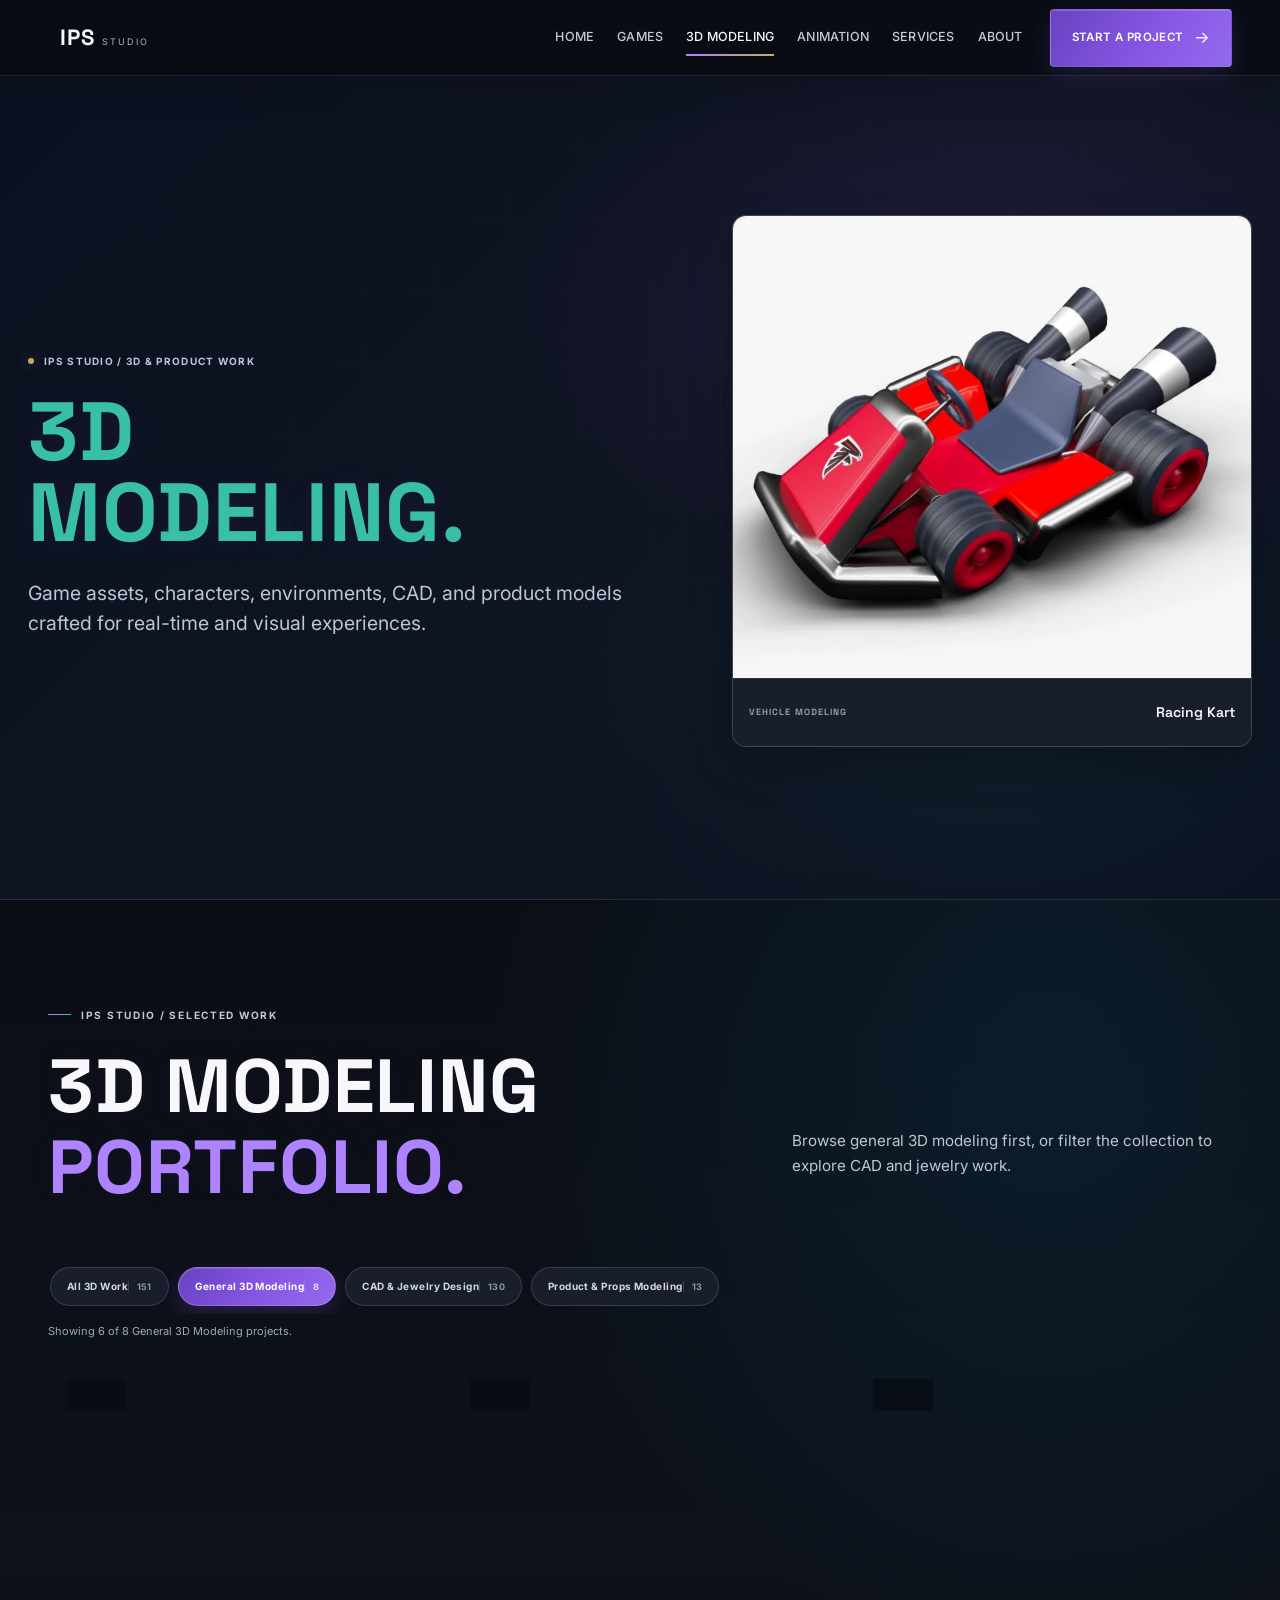
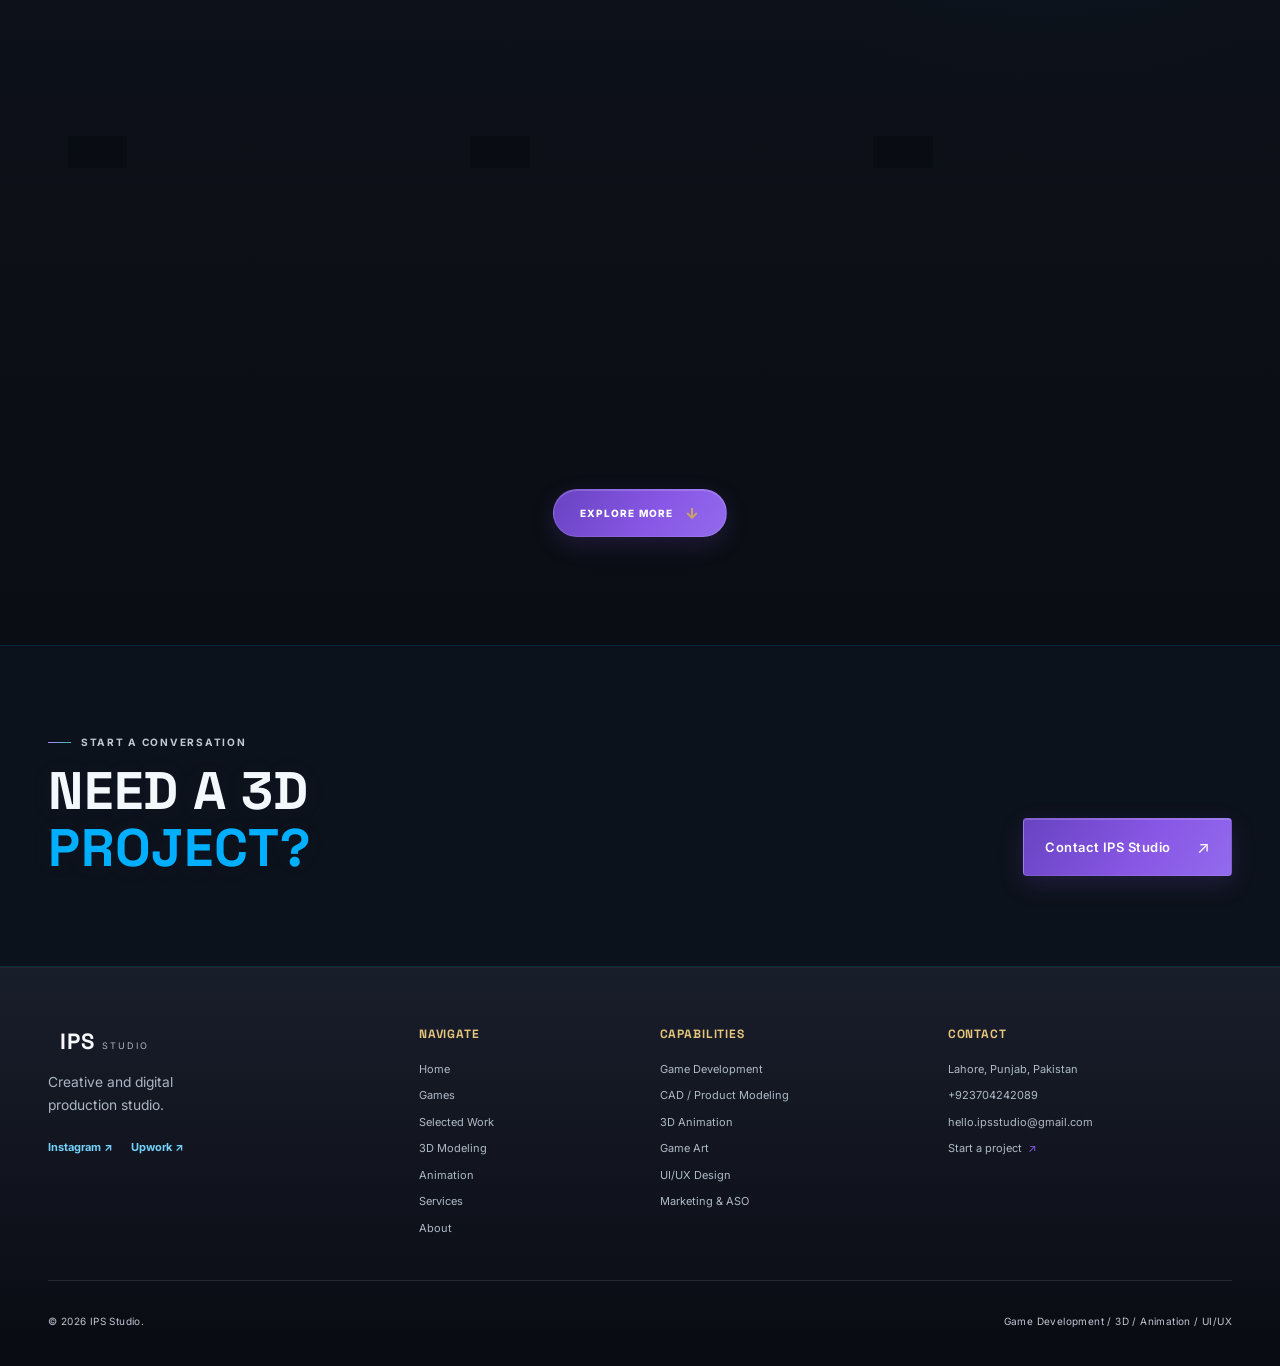
==== commit 2971a0f4: "Refine IPS Studio mobile navigation and portfolio visuals" ====
--- a/3d-modeling/index.html
+++ b/3d-modeling/index.html
@@ -15,13 +15,7 @@
           <a href="../about/index.html" data-page-link="about">ABOUT</a>
           <a class="button button--small button--outline nav-cta" href="../index.html#contact">START A PROJECT <span aria-hidden="true">&#8594;</span></a>
         </nav><button class="menu-toggle" type="button" aria-label="Open navigation menu" aria-controls="main-nav" aria-expanded="false"><span></span><span></span></button></div></header>
-  <main id="main"><section class="catalog-page-hero catalog-page-hero--modeling"><div class="container catalog-page-hero__layout catalog-page-hero__layout--modeling"><div class="catalog-page-hero__content"><p class="eyebrow reveal"><span class="eyebrow-dot"></span> IPS Studio / 3D &amp; Product Work</p><h1 class="reveal">3D <span>MODELING.</span></h1><p class="reveal">Game assets, characters, environments, CAD, and product models crafted for real-time and visual experiences.</p></div><div class="hero-art hero-art--modeling reveal" aria-hidden="true">
-    <span class="hero-art__halo hero-art__piece hero-art__halo--model-one"></span><span class="hero-art__halo hero-art__piece hero-art__halo--model-two"></span>
-    <div class="model-art__blueprint"></div><span class="model-art__orbit model-art__orbit--one"></span><span class="model-art__orbit model-art__orbit--two"></span>
-    <div class="model-art__wire-cube hero-art__piece"><i class="model-art__face model-art__face--front"></i><i class="model-art__face model-art__face--back"></i><i class="model-art__face model-art__face--right"></i><i class="model-art__face model-art__face--left"></i><i class="model-art__face model-art__face--top"></i><i class="model-art__face model-art__face--bottom"></i><svg viewBox="0 0 160 160" fill="none"><path d="m80 9 62 35v72l-62 35-62-35V44L80 9Z"/><path d="m18 44 62 36 62-36M80 80v71M80 9v71"/></svg></div>
-    <span class="model-art__sphere hero-art__piece"></span><span class="model-art__ring model-art__ring--one"></span><span class="model-art__ring model-art__ring--two"></span>
-    <span class="model-art__readout model-art__readout--one hero-art__piece">SURFACE / 01<br /><b>FORM STUDY</b></span><span class="model-art__readout model-art__readout--two hero-art__piece">CAD / PRODUCT<br /><b>PRECISION BUILT</b></span><span class="model-art__measure model-art__measure--x">X — 120</span><span class="model-art__measure model-art__measure--y">Y — 080</span>
-  </div></div></section>
+  <main id="main"><section class="catalog-page-hero catalog-page-hero--modeling"><div class="container catalog-page-hero__layout catalog-page-hero__layout--modeling"><div class="catalog-page-hero__content"><p class="eyebrow reveal"><span class="eyebrow-dot"></span> IPS Studio / 3D &amp; Product Work</p><h1 class="reveal">3D <span>MODELING.</span></h1><p class="reveal">Game assets, characters, environments, CAD, and product models crafted for real-time and visual experiences.</p></div><figure class="catalog-feature reveal"><img src="../assets/3d/racing-kart/racing-kart.webp" alt="Red racing kart model created by IPS Studio" fetchpriority="high" decoding="async" /><figcaption><span>VEHICLE MODELING</span><strong>Racing Kart</strong></figcaption></figure></div></section>
     <section class="portfolio3d section-pad" aria-labelledby="modeling-page-title"><div class="container"><div class="section-heading section-heading--split"><div><p class="eyebrow"><span class="eyebrow-dash"></span> IPS Studio / Selected Work</p><h2 class="section-title" id="modeling-page-title">3D MODELING <em>PORTFOLIO.</em></h2></div><div class="section-heading__aside"><p>Browse general 3D modeling first, or filter the collection to explore CAD and jewelry work.</p></div></div><div class="games-page__filters modeling-page__filters" id="modeling-page-filters" role="group" aria-label="Filter 3D modeling projects"></div><p class="games-page__status modeling-page__status" id="modeling-page-status" role="status" aria-live="polite"></p><div class="portfolio3d-grid" id="modeling-page-grid" aria-label="3D modeling projects"></div><button class="project-expansion-toggle" id="modeling-page-expand" type="button" data-project-expansion aria-expanded="false" aria-controls="modeling-page-grid" hidden><span data-expansion-label>Explore More</span><span class="project-expansion-toggle__arrow" aria-hidden="true">&#8595;</span></button></div></section>
     <section class="dev-page-cta"><div class="container dev-page-cta__inner"><div><p class="eyebrow"><span class="eyebrow-dash"></span> Start a conversation</p><h2>NEED A 3D<br /><em>PROJECT?</em></h2></div><a class="button button--primary" href="../index.html#contact">Contact IPS Studio <span aria-hidden="true">&#8599;</span></a></div></section></main>
   <footer class="site-footer"><div class="container footer__main"><div class="footer__brand"><a class="brand" href="../index.html#home" aria-label="IPS Studio home"><span class="brand__mark" aria-hidden="true"><span></span><span></span><span></span><span></span></span><span class="brand__wordmark"><strong>IPS</strong><small>STUDIO</small></span></a><p>Creative and digital<br />production studio.</p></div><div class="footer__column"><h2>Navigate</h2><a href="../index.html#home">Home</a><a href="../games/index.html">Games</a><a href="../portfolio.html" data-page-link="modeling">Selected Work</a><a href="../animation/index.html">Animation</a><a href="../services/index.html">Services</a><a href="../about/index.html">About</a><a href="../portfolio.html?portfolio=ui-ux-design#portfolio">UI/UX Design</a></div></div><div class="container footer__bottom"><span>&#169; <span id="current-year">2026</span> IPS Studio.</span><span>Game Development / 3D / Animation / UI/UX</span></div></footer>
--- a/styles.css
+++ b/styles.css
@@ -9652,43 +9652,43 @@
 
 /* Page art direction: shared IPS language, individual capability palettes. */
 :root {
-  --ips-navy: #0b1020;
-  --ips-charcoal: #141824;
-  --ips-surface: #1c2231;
-  --ips-graphite: #252c3b;
-  --ips-purple: #8055e8;
-  --ips-violet: #a16bff;
-  --ips-blue: #6173a8;
-  --ips-cyan: #59c3d2;
-  --ips-teal: #45c6be;
-  --ips-gold: #d9b76e;
-  --ips-champagne: #f0d69b;
+  --ips-navy: #090b12;
+  --ips-charcoal: #191e2b;
+  --ips-surface: #202638;
+  --ips-graphite: #293247;
+  --ips-purple: #8957e5;
+  --ips-violet: #ad83ff;
+  --ips-blue: #71839e;
+  --ips-cyan: #83aab9;
+  --ips-teal: #39bfa8;
+  --ips-gold: #cba65f;
+  --ips-champagne: #e5c47b;
   --ips-coral: #e9897b;
   --ips-orange: #e7a36d;
   --ips-pink: #d795c4;
-  --ips-white: #f4f3f8;
-  --ips-muted: #a8afbf;
-  --ips-dim: #798396;
-  --ips-navy-rgb: 11, 16, 32;
-  --ips-charcoal-rgb: 20, 24, 36;
-  --ips-surface-rgb: 28, 34, 49;
-  --ips-graphite-rgb: 37, 44, 59;
-  --ips-purple-rgb: 128, 85, 232;
-  --ips-violet-rgb: 161, 107, 255;
-  --ips-teal-rgb: 69, 198, 190;
-  --ips-gold-rgb: 217, 183, 110;
-  --ips-champagne-rgb: 240, 214, 155;
+  --ips-white: #f8f7fc;
+  --ips-muted: #c2c6d2;
+  --ips-dim: #929bad;
+  --ips-navy-rgb: 9, 11, 18;
+  --ips-charcoal-rgb: 25, 30, 43;
+  --ips-surface-rgb: 32, 38, 56;
+  --ips-graphite-rgb: 41, 50, 71;
+  --ips-purple-rgb: 137, 87, 229;
+  --ips-violet-rgb: 173, 131, 255;
+  --ips-teal-rgb: 57, 191, 168;
+  --ips-gold-rgb: 203, 166, 95;
+  --ips-champagne-rgb: 229, 196, 123;
   --ips-coral-rgb: 233, 137, 123;
   --ips-pink-rgb: 215, 149, 196;
-  --ips-white-rgb: 244, 243, 248;
-  --ips-line: rgba(168, 175, 191, .14);
-  --ips-line-strong: rgba(168, 175, 191, .24);
-  --ips-glass: rgba(20, 24, 36, .84);
+  --ips-white-rgb: 248, 247, 252;
+  --ips-line: rgba(194, 198, 210, .14);
+  --ips-line-strong: rgba(194, 198, 210, .24);
+  --ips-glass: rgba(25, 30, 43, .94);
   --ips-primary-gradient: linear-gradient(125deg, #6743c1, var(--ips-purple) 58%, #926bed);
   --ips-primary-gradient-hover: linear-gradient(125deg, #7552d4, #936be9 60%, var(--ips-violet));
   --ips-surface-gradient: linear-gradient(145deg, rgba(var(--ips-graphite-rgb), .58), rgba(var(--ips-charcoal-rgb), .96) 65%);
   --ips-card-shadow: 0 18px 44px rgba(2, 4, 12, .2), inset 0 1px rgba(var(--ips-white-rgb), .025);
-  --ips-accent-shadow: 0 10px 28px rgba(var(--ips-purple-rgb), .24), inset 0 1px rgba(var(--ips-white-rgb), .2);
+  --ips-accent-shadow: 0 8px 24px rgba(var(--ips-purple-rgb), .17), inset 0 1px rgba(var(--ips-white-rgb), .18);
   --ink: var(--ips-navy);
   --ink-soft: var(--ips-charcoal);
   --panel: var(--ips-surface);
@@ -11131,3 +11131,204 @@
   body :is(.portfolio3d-card, .animation-page-card, .game-card--catalog, .portfolio-project-card, .service-card, .service-card-row, .about-value, .about-capability):hover,
   body :is(.portfolio3d-card, .animation-page-card, .game-card--catalog, .portfolio-project-card, .service-card, .service-card-row, .about-value, .about-capability):focus-within { transform: none !important; }
 }
+
+/* Mobile navigation: anchor the menu below the fixed header, never inside its blur layer. */
+@media (max-width: 960px) {
+  .site-header,
+  .site-header.is-scrolled {
+    z-index: 1100;
+    overflow: visible;
+  }
+
+  .site-header .header__inner { position: relative; }
+
+  .site-header .main-nav {
+    position: absolute;
+    inset: calc(100% + 8px) 0 auto;
+    z-index: 1;
+    display: flex;
+    flex-direction: column;
+    align-items: stretch;
+    justify-content: flex-start;
+    gap: 0;
+    max-height: calc(100vh - 90px);
+    max-height: calc(100dvh - 90px);
+    overflow-y: auto;
+    overscroll-behavior: contain;
+    padding: 8px 20px 18px;
+    border: 1px solid var(--ips-line-strong);
+    border-radius: 12px;
+    background: var(--ips-navy);
+    box-shadow: 0 22px 50px rgba(0, 0, 0, .42);
+    opacity: 0;
+    visibility: hidden;
+    pointer-events: none;
+    transform: translateY(-7px);
+    transition: opacity .2s ease, transform .2s ease, visibility .2s ease;
+  }
+
+  .site-header .main-nav.is-open {
+    opacity: 1;
+    visibility: visible;
+    pointer-events: auto;
+    transform: translateY(0);
+  }
+
+  .site-header .main-nav > a:not(.button) {
+    min-height: 48px;
+    padding: 12px 0;
+    border-bottom: 1px solid var(--ips-line);
+    color: #e7e8ef;
+    font-size: clamp(18px, 4.8vw, 24px);
+    line-height: 1.2;
+    letter-spacing: .035em;
+  }
+
+  .site-header .main-nav .nav-cta {
+    align-self: flex-start;
+    min-height: 46px;
+    margin: 16px 0 0;
+    padding-inline: 16px;
+  }
+
+  .site-header .header__inner .menu-toggle {
+    position: relative;
+    z-index: 2;
+    flex: 0 0 44px;
+    display: flex;
+    align-items: center;
+    justify-content: center;
+    gap: 5px;
+  }
+}
+
+@media (prefers-reduced-motion: reduce) {
+  .site-header .main-nav { transition: none; }
+}
+
+/* Let the studio's actual work carry the section art direction. */
+.catalog-feature {
+  width: min(100%, 520px);
+  justify-self: end;
+  margin: 0;
+  overflow: hidden;
+  border: 1px solid var(--ips-line-strong);
+  border-radius: 14px;
+  background: var(--ips-charcoal);
+  box-shadow: 0 18px 44px rgba(0, 0, 0, .22);
+}
+.catalog-feature img {
+  display: block;
+  width: 100%;
+  aspect-ratio: 1.12 / 1;
+  object-fit: cover;
+  object-position: center;
+}
+.catalog-feature--modeling img { object-fit: contain; background: #f3f3f5; }
+.catalog-feature--game { width: min(100%, 330px); }
+.catalog-feature--game img { aspect-ratio: .6 / 1; object-fit: cover; object-position: center 20%; }
+.catalog-feature--animation img { aspect-ratio: 1.6 / 1; object-fit: cover; }
+.catalog-feature figcaption {
+  display: flex;
+  min-height: 68px;
+  align-items: center;
+  justify-content: space-between;
+  gap: 14px;
+  padding: 12px 16px;
+  border-top: 1px solid var(--ips-line);
+  background: var(--ips-charcoal);
+}
+.catalog-feature figcaption span {
+  color: var(--ips-dim);
+  font: 700 9px/1.4 var(--font-display);
+  letter-spacing: .12em;
+  text-transform: uppercase;
+}
+.catalog-feature figcaption strong {
+  color: var(--ips-white);
+  font: 600 14px/1.35 var(--font-display);
+  text-align: right;
+}
+
+/* A restrained studio identity: one static dimensional mark, with no floating UI ornaments. */
+.hero__visual::before,
+.hero__visual::after { display: none; }
+.hero-prism {
+  animation: none;
+  filter: drop-shadow(0 24px 30px rgba(0, 0, 0, .34));
+  transform: translate(-50%, -50%) rotateX(-15deg) rotateY(-26deg);
+}
+.hero-prism__face {
+  border-color: rgba(var(--ips-violet-rgb), .28);
+  background: linear-gradient(145deg, rgba(var(--ips-graphite-rgb), .96), rgba(var(--ips-charcoal-rgb), .98) 70%);
+  box-shadow: inset 0 1px rgba(var(--ips-white-rgb), .1);
+}
+.hero-prism__face--front::before,
+.hero-prism__scanline { display: none; }
+.hero-prism__face--front strong { text-shadow: none; }
+.hero-prism__face--front small,
+.hero-prism__face--bottom small { color: var(--ips-muted); }
+
+/* Calm alternating section surfaces; avoid a different radial glow behind every block. */
+body[data-page="home"] .studio-highlights,
+body[data-page="home"] .services-showcase,
+body[data-page="home"] .studio-process,
+body[data-page="home"] .contact { background: var(--ips-charcoal); }
+body[data-page="home"] .studio-intro,
+body[data-page="home"] .client-feedback,
+body[data-page="home"] .team-section { background: var(--ips-navy); }
+body .portfolio3d-card:hover,
+body .portfolio3d-card:focus-within,
+body .animation-page-card:hover,
+body .animation-page-card:focus-within,
+body .portfolio-project-card:hover,
+body .portfolio-project-card:focus-within {
+  border-color: rgba(var(--ips-violet-rgb), .4);
+  box-shadow: 0 18px 38px rgba(0, 0, 0, .24);
+}
+body .service-card:hover,
+body .service-card:focus-within,
+body .service-card--home:hover,
+body .service-card--home:focus-within {
+  transform: translateY(-3px);
+  border-color: color-mix(in srgb, var(--service-accent, var(--ips-violet)) 34%, var(--ips-line));
+  box-shadow: 0 16px 34px rgba(0, 0, 0, .2);
+}
+body .service-card:hover .service-card__icon,
+body .service-card:focus-within .service-card__icon,
+body .service-card--home:hover .service-card__icon,
+body .service-card--home:focus-within .service-card__icon {
+  transform: translateY(-2px);
+  filter: none;
+}
+
+.services-page-hero {
+  min-height: 0;
+  padding: clamp(146px, 16vw, 196px) 0 clamp(76px, 8vw, 110px);
+  background: linear-gradient(180deg, var(--ips-navy), var(--ips-charcoal));
+}
+.services-page-hero__layout {
+  display: grid;
+  width: min(100% - 56px, 1260px);
+  grid-template-columns: minmax(0, 1fr);
+  align-items: center;
+}
+.services-page-hero__content { max-width: 830px; padding-top: 0; }
+
+@media (max-width: 700px) {
+  .catalog-feature { justify-self: start; width: min(100%, 100%); margin-top: 16px; }
+  .catalog-feature--game { width: min(100%, 260px); margin-inline: auto; }
+  .catalog-feature figcaption { min-height: 60px; padding: 10px 12px; }
+  .catalog-feature figcaption span { font-size: 8px; }
+  .catalog-feature figcaption strong { font-size: 12px; }
+  .services-page-hero { padding: 130px 0 68px; }
+  .services-page-hero__layout { width: calc(100% - 40px); }
+  .services-page-hero__content { max-width: 680px; }
+}
+@media (max-width: 390px) {
+  .catalog-feature--game { width: min(100%, 245px); }
+  .services-page-hero__layout { width: calc(100% - 32px); }
+}
+@media (prefers-reduced-motion: reduce) {
+  .hero-prism { animation: none; }
+}
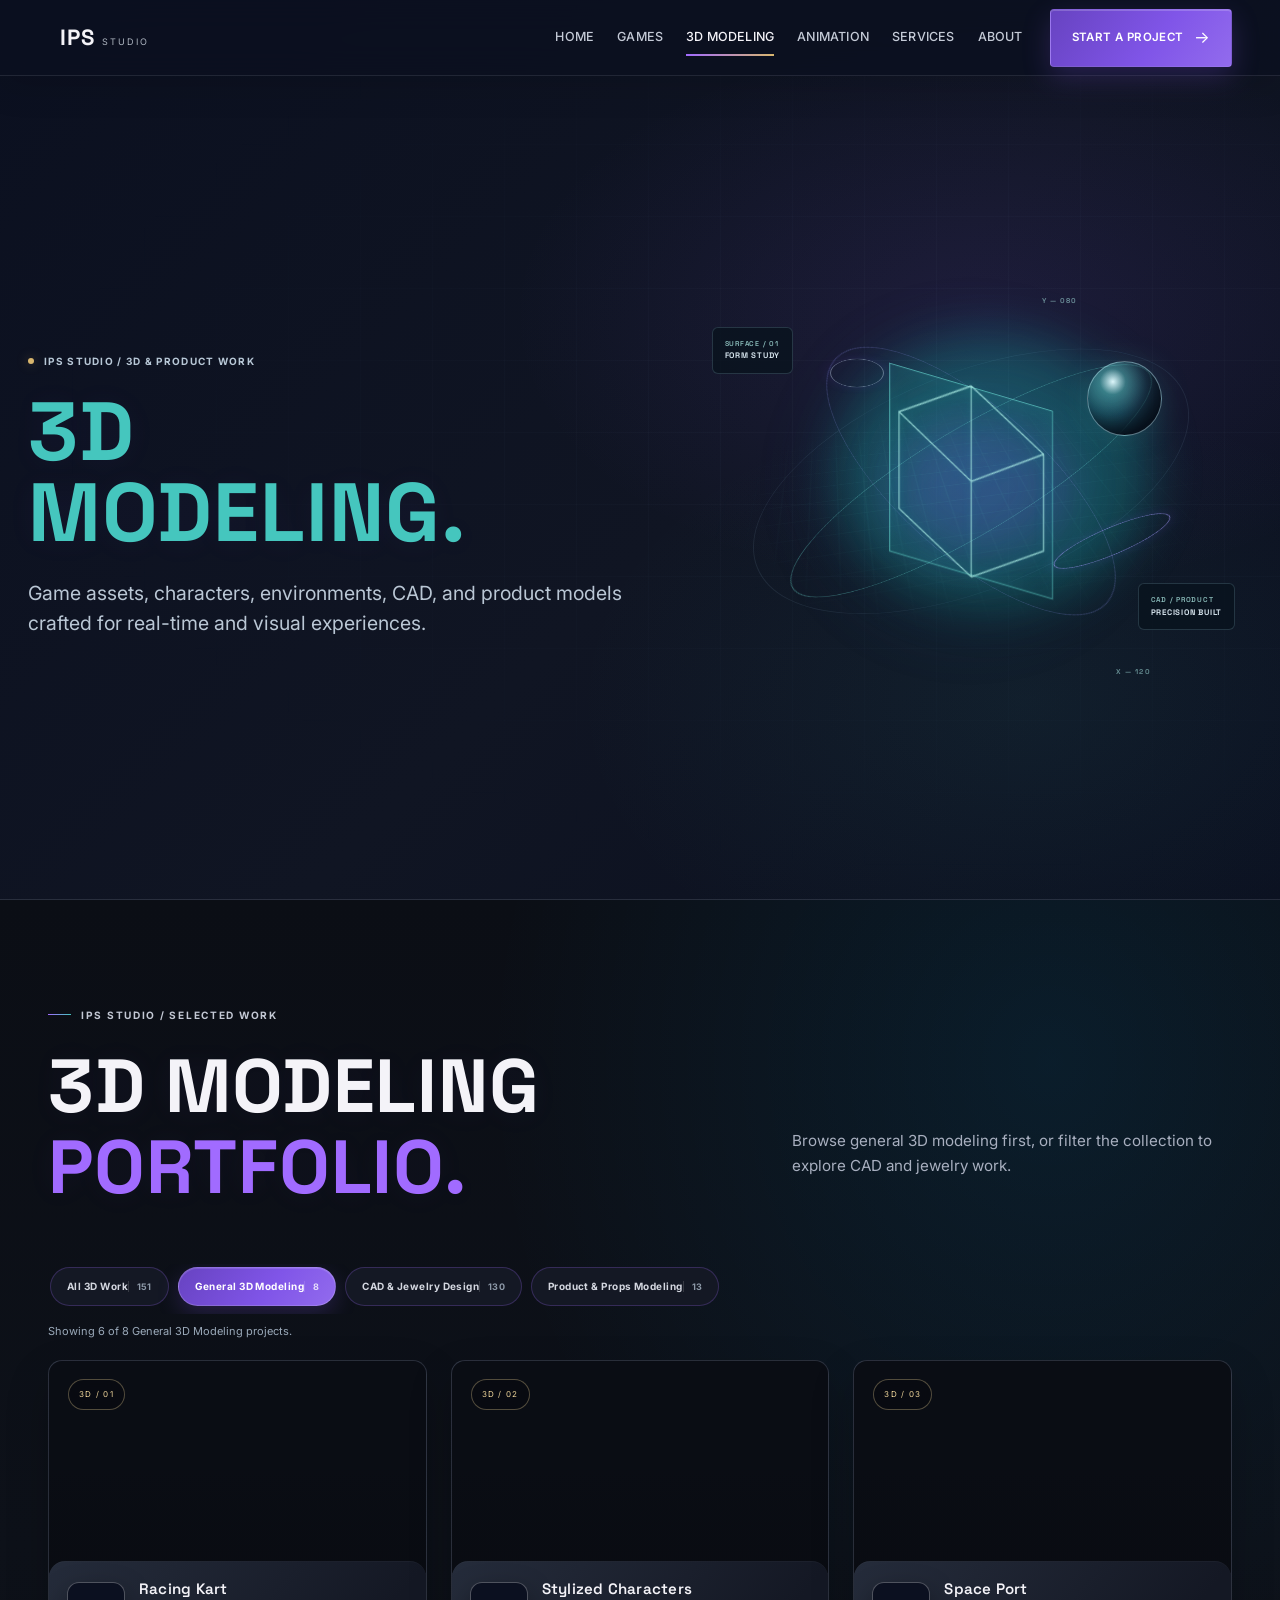
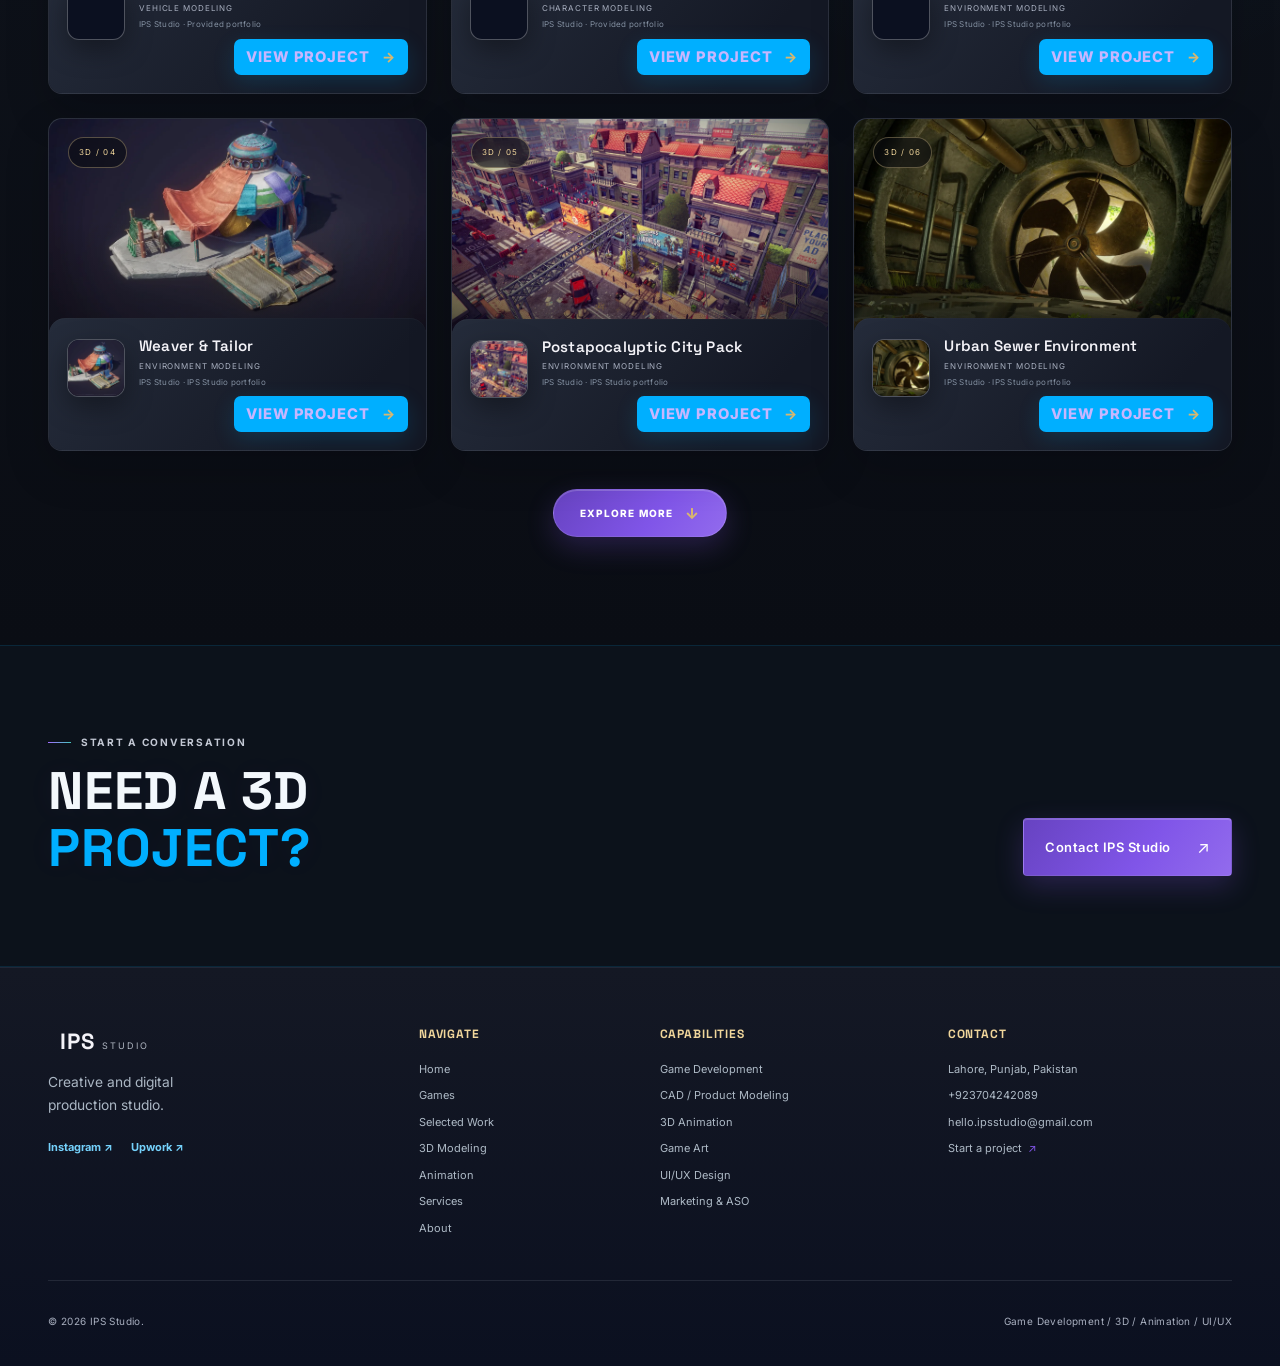
==== commit d8a7d185: "Revert IPS Studio mobile navigation and portfolio update" ====
--- a/3d-modeling/index.html
+++ b/3d-modeling/index.html
@@ -15,7 +15,13 @@
           <a href="../about/index.html" data-page-link="about">ABOUT</a>
           <a class="button button--small button--outline nav-cta" href="../index.html#contact">START A PROJECT <span aria-hidden="true">&#8594;</span></a>
         </nav><button class="menu-toggle" type="button" aria-label="Open navigation menu" aria-controls="main-nav" aria-expanded="false"><span></span><span></span></button></div></header>
-  <main id="main"><section class="catalog-page-hero catalog-page-hero--modeling"><div class="container catalog-page-hero__layout catalog-page-hero__layout--modeling"><div class="catalog-page-hero__content"><p class="eyebrow reveal"><span class="eyebrow-dot"></span> IPS Studio / 3D &amp; Product Work</p><h1 class="reveal">3D <span>MODELING.</span></h1><p class="reveal">Game assets, characters, environments, CAD, and product models crafted for real-time and visual experiences.</p></div><figure class="catalog-feature reveal"><img src="../assets/3d/racing-kart/racing-kart.webp" alt="Red racing kart model created by IPS Studio" fetchpriority="high" decoding="async" /><figcaption><span>VEHICLE MODELING</span><strong>Racing Kart</strong></figcaption></figure></div></section>
+  <main id="main"><section class="catalog-page-hero catalog-page-hero--modeling"><div class="container catalog-page-hero__layout catalog-page-hero__layout--modeling"><div class="catalog-page-hero__content"><p class="eyebrow reveal"><span class="eyebrow-dot"></span> IPS Studio / 3D &amp; Product Work</p><h1 class="reveal">3D <span>MODELING.</span></h1><p class="reveal">Game assets, characters, environments, CAD, and product models crafted for real-time and visual experiences.</p></div><div class="hero-art hero-art--modeling reveal" aria-hidden="true">
+    <span class="hero-art__halo hero-art__piece hero-art__halo--model-one"></span><span class="hero-art__halo hero-art__piece hero-art__halo--model-two"></span>
+    <div class="model-art__blueprint"></div><span class="model-art__orbit model-art__orbit--one"></span><span class="model-art__orbit model-art__orbit--two"></span>
+    <div class="model-art__wire-cube hero-art__piece"><i class="model-art__face model-art__face--front"></i><i class="model-art__face model-art__face--back"></i><i class="model-art__face model-art__face--right"></i><i class="model-art__face model-art__face--left"></i><i class="model-art__face model-art__face--top"></i><i class="model-art__face model-art__face--bottom"></i><svg viewBox="0 0 160 160" fill="none"><path d="m80 9 62 35v72l-62 35-62-35V44L80 9Z"/><path d="m18 44 62 36 62-36M80 80v71M80 9v71"/></svg></div>
+    <span class="model-art__sphere hero-art__piece"></span><span class="model-art__ring model-art__ring--one"></span><span class="model-art__ring model-art__ring--two"></span>
+    <span class="model-art__readout model-art__readout--one hero-art__piece">SURFACE / 01<br /><b>FORM STUDY</b></span><span class="model-art__readout model-art__readout--two hero-art__piece">CAD / PRODUCT<br /><b>PRECISION BUILT</b></span><span class="model-art__measure model-art__measure--x">X — 120</span><span class="model-art__measure model-art__measure--y">Y — 080</span>
+  </div></div></section>
     <section class="portfolio3d section-pad" aria-labelledby="modeling-page-title"><div class="container"><div class="section-heading section-heading--split"><div><p class="eyebrow"><span class="eyebrow-dash"></span> IPS Studio / Selected Work</p><h2 class="section-title" id="modeling-page-title">3D MODELING <em>PORTFOLIO.</em></h2></div><div class="section-heading__aside"><p>Browse general 3D modeling first, or filter the collection to explore CAD and jewelry work.</p></div></div><div class="games-page__filters modeling-page__filters" id="modeling-page-filters" role="group" aria-label="Filter 3D modeling projects"></div><p class="games-page__status modeling-page__status" id="modeling-page-status" role="status" aria-live="polite"></p><div class="portfolio3d-grid" id="modeling-page-grid" aria-label="3D modeling projects"></div><button class="project-expansion-toggle" id="modeling-page-expand" type="button" data-project-expansion aria-expanded="false" aria-controls="modeling-page-grid" hidden><span data-expansion-label>Explore More</span><span class="project-expansion-toggle__arrow" aria-hidden="true">&#8595;</span></button></div></section>
     <section class="dev-page-cta"><div class="container dev-page-cta__inner"><div><p class="eyebrow"><span class="eyebrow-dash"></span> Start a conversation</p><h2>NEED A 3D<br /><em>PROJECT?</em></h2></div><a class="button button--primary" href="../index.html#contact">Contact IPS Studio <span aria-hidden="true">&#8599;</span></a></div></section></main>
   <footer class="site-footer"><div class="container footer__main"><div class="footer__brand"><a class="brand" href="../index.html#home" aria-label="IPS Studio home"><span class="brand__mark" aria-hidden="true"><span></span><span></span><span></span><span></span></span><span class="brand__wordmark"><strong>IPS</strong><small>STUDIO</small></span></a><p>Creative and digital<br />production studio.</p></div><div class="footer__column"><h2>Navigate</h2><a href="../index.html#home">Home</a><a href="../games/index.html">Games</a><a href="../portfolio.html" data-page-link="modeling">Selected Work</a><a href="../animation/index.html">Animation</a><a href="../services/index.html">Services</a><a href="../about/index.html">About</a><a href="../portfolio.html?portfolio=ui-ux-design#portfolio">UI/UX Design</a></div></div><div class="container footer__bottom"><span>&#169; <span id="current-year">2026</span> IPS Studio.</span><span>Game Development / 3D / Animation / UI/UX</span></div></footer>
--- a/styles.css
+++ b/styles.css
@@ -9652,43 +9652,43 @@
 
 /* Page art direction: shared IPS language, individual capability palettes. */
 :root {
-  --ips-navy: #090b12;
-  --ips-charcoal: #191e2b;
-  --ips-surface: #202638;
-  --ips-graphite: #293247;
-  --ips-purple: #8957e5;
-  --ips-violet: #ad83ff;
-  --ips-blue: #71839e;
-  --ips-cyan: #83aab9;
-  --ips-teal: #39bfa8;
-  --ips-gold: #cba65f;
-  --ips-champagne: #e5c47b;
+  --ips-navy: #0b1020;
+  --ips-charcoal: #141824;
+  --ips-surface: #1c2231;
+  --ips-graphite: #252c3b;
+  --ips-purple: #8055e8;
+  --ips-violet: #a16bff;
+  --ips-blue: #6173a8;
+  --ips-cyan: #59c3d2;
+  --ips-teal: #45c6be;
+  --ips-gold: #d9b76e;
+  --ips-champagne: #f0d69b;
   --ips-coral: #e9897b;
   --ips-orange: #e7a36d;
   --ips-pink: #d795c4;
-  --ips-white: #f8f7fc;
-  --ips-muted: #c2c6d2;
-  --ips-dim: #929bad;
-  --ips-navy-rgb: 9, 11, 18;
-  --ips-charcoal-rgb: 25, 30, 43;
-  --ips-surface-rgb: 32, 38, 56;
-  --ips-graphite-rgb: 41, 50, 71;
-  --ips-purple-rgb: 137, 87, 229;
-  --ips-violet-rgb: 173, 131, 255;
-  --ips-teal-rgb: 57, 191, 168;
-  --ips-gold-rgb: 203, 166, 95;
-  --ips-champagne-rgb: 229, 196, 123;
+  --ips-white: #f4f3f8;
+  --ips-muted: #a8afbf;
+  --ips-dim: #798396;
+  --ips-navy-rgb: 11, 16, 32;
+  --ips-charcoal-rgb: 20, 24, 36;
+  --ips-surface-rgb: 28, 34, 49;
+  --ips-graphite-rgb: 37, 44, 59;
+  --ips-purple-rgb: 128, 85, 232;
+  --ips-violet-rgb: 161, 107, 255;
+  --ips-teal-rgb: 69, 198, 190;
+  --ips-gold-rgb: 217, 183, 110;
+  --ips-champagne-rgb: 240, 214, 155;
   --ips-coral-rgb: 233, 137, 123;
   --ips-pink-rgb: 215, 149, 196;
-  --ips-white-rgb: 248, 247, 252;
-  --ips-line: rgba(194, 198, 210, .14);
-  --ips-line-strong: rgba(194, 198, 210, .24);
-  --ips-glass: rgba(25, 30, 43, .94);
+  --ips-white-rgb: 244, 243, 248;
+  --ips-line: rgba(168, 175, 191, .14);
+  --ips-line-strong: rgba(168, 175, 191, .24);
+  --ips-glass: rgba(20, 24, 36, .84);
   --ips-primary-gradient: linear-gradient(125deg, #6743c1, var(--ips-purple) 58%, #926bed);
   --ips-primary-gradient-hover: linear-gradient(125deg, #7552d4, #936be9 60%, var(--ips-violet));
   --ips-surface-gradient: linear-gradient(145deg, rgba(var(--ips-graphite-rgb), .58), rgba(var(--ips-charcoal-rgb), .96) 65%);
   --ips-card-shadow: 0 18px 44px rgba(2, 4, 12, .2), inset 0 1px rgba(var(--ips-white-rgb), .025);
-  --ips-accent-shadow: 0 8px 24px rgba(var(--ips-purple-rgb), .17), inset 0 1px rgba(var(--ips-white-rgb), .18);
+  --ips-accent-shadow: 0 10px 28px rgba(var(--ips-purple-rgb), .24), inset 0 1px rgba(var(--ips-white-rgb), .2);
   --ink: var(--ips-navy);
   --ink-soft: var(--ips-charcoal);
   --panel: var(--ips-surface);
@@ -11131,204 +11131,3 @@
   body :is(.portfolio3d-card, .animation-page-card, .game-card--catalog, .portfolio-project-card, .service-card, .service-card-row, .about-value, .about-capability):hover,
   body :is(.portfolio3d-card, .animation-page-card, .game-card--catalog, .portfolio-project-card, .service-card, .service-card-row, .about-value, .about-capability):focus-within { transform: none !important; }
 }
-
-/* Mobile navigation: anchor the menu below the fixed header, never inside its blur layer. */
-@media (max-width: 960px) {
-  .site-header,
-  .site-header.is-scrolled {
-    z-index: 1100;
-    overflow: visible;
-  }
-
-  .site-header .header__inner { position: relative; }
-
-  .site-header .main-nav {
-    position: absolute;
-    inset: calc(100% + 8px) 0 auto;
-    z-index: 1;
-    display: flex;
-    flex-direction: column;
-    align-items: stretch;
-    justify-content: flex-start;
-    gap: 0;
-    max-height: calc(100vh - 90px);
-    max-height: calc(100dvh - 90px);
-    overflow-y: auto;
-    overscroll-behavior: contain;
-    padding: 8px 20px 18px;
-    border: 1px solid var(--ips-line-strong);
-    border-radius: 12px;
-    background: var(--ips-navy);
-    box-shadow: 0 22px 50px rgba(0, 0, 0, .42);
-    opacity: 0;
-    visibility: hidden;
-    pointer-events: none;
-    transform: translateY(-7px);
-    transition: opacity .2s ease, transform .2s ease, visibility .2s ease;
-  }
-
-  .site-header .main-nav.is-open {
-    opacity: 1;
-    visibility: visible;
-    pointer-events: auto;
-    transform: translateY(0);
-  }
-
-  .site-header .main-nav > a:not(.button) {
-    min-height: 48px;
-    padding: 12px 0;
-    border-bottom: 1px solid var(--ips-line);
-    color: #e7e8ef;
-    font-size: clamp(18px, 4.8vw, 24px);
-    line-height: 1.2;
-    letter-spacing: .035em;
-  }
-
-  .site-header .main-nav .nav-cta {
-    align-self: flex-start;
-    min-height: 46px;
-    margin: 16px 0 0;
-    padding-inline: 16px;
-  }
-
-  .site-header .header__inner .menu-toggle {
-    position: relative;
-    z-index: 2;
-    flex: 0 0 44px;
-    display: flex;
-    align-items: center;
-    justify-content: center;
-    gap: 5px;
-  }
-}
-
-@media (prefers-reduced-motion: reduce) {
-  .site-header .main-nav { transition: none; }
-}
-
-/* Let the studio's actual work carry the section art direction. */
-.catalog-feature {
-  width: min(100%, 520px);
-  justify-self: end;
-  margin: 0;
-  overflow: hidden;
-  border: 1px solid var(--ips-line-strong);
-  border-radius: 14px;
-  background: var(--ips-charcoal);
-  box-shadow: 0 18px 44px rgba(0, 0, 0, .22);
-}
-.catalog-feature img {
-  display: block;
-  width: 100%;
-  aspect-ratio: 1.12 / 1;
-  object-fit: cover;
-  object-position: center;
-}
-.catalog-feature--modeling img { object-fit: contain; background: #f3f3f5; }
-.catalog-feature--game { width: min(100%, 330px); }
-.catalog-feature--game img { aspect-ratio: .6 / 1; object-fit: cover; object-position: center 20%; }
-.catalog-feature--animation img { aspect-ratio: 1.6 / 1; object-fit: cover; }
-.catalog-feature figcaption {
-  display: flex;
-  min-height: 68px;
-  align-items: center;
-  justify-content: space-between;
-  gap: 14px;
-  padding: 12px 16px;
-  border-top: 1px solid var(--ips-line);
-  background: var(--ips-charcoal);
-}
-.catalog-feature figcaption span {
-  color: var(--ips-dim);
-  font: 700 9px/1.4 var(--font-display);
-  letter-spacing: .12em;
-  text-transform: uppercase;
-}
-.catalog-feature figcaption strong {
-  color: var(--ips-white);
-  font: 600 14px/1.35 var(--font-display);
-  text-align: right;
-}
-
-/* A restrained studio identity: one static dimensional mark, with no floating UI ornaments. */
-.hero__visual::before,
-.hero__visual::after { display: none; }
-.hero-prism {
-  animation: none;
-  filter: drop-shadow(0 24px 30px rgba(0, 0, 0, .34));
-  transform: translate(-50%, -50%) rotateX(-15deg) rotateY(-26deg);
-}
-.hero-prism__face {
-  border-color: rgba(var(--ips-violet-rgb), .28);
-  background: linear-gradient(145deg, rgba(var(--ips-graphite-rgb), .96), rgba(var(--ips-charcoal-rgb), .98) 70%);
-  box-shadow: inset 0 1px rgba(var(--ips-white-rgb), .1);
-}
-.hero-prism__face--front::before,
-.hero-prism__scanline { display: none; }
-.hero-prism__face--front strong { text-shadow: none; }
-.hero-prism__face--front small,
-.hero-prism__face--bottom small { color: var(--ips-muted); }
-
-/* Calm alternating section surfaces; avoid a different radial glow behind every block. */
-body[data-page="home"] .studio-highlights,
-body[data-page="home"] .services-showcase,
-body[data-page="home"] .studio-process,
-body[data-page="home"] .contact { background: var(--ips-charcoal); }
-body[data-page="home"] .studio-intro,
-body[data-page="home"] .client-feedback,
-body[data-page="home"] .team-section { background: var(--ips-navy); }
-body .portfolio3d-card:hover,
-body .portfolio3d-card:focus-within,
-body .animation-page-card:hover,
-body .animation-page-card:focus-within,
-body .portfolio-project-card:hover,
-body .portfolio-project-card:focus-within {
-  border-color: rgba(var(--ips-violet-rgb), .4);
-  box-shadow: 0 18px 38px rgba(0, 0, 0, .24);
-}
-body .service-card:hover,
-body .service-card:focus-within,
-body .service-card--home:hover,
-body .service-card--home:focus-within {
-  transform: translateY(-3px);
-  border-color: color-mix(in srgb, var(--service-accent, var(--ips-violet)) 34%, var(--ips-line));
-  box-shadow: 0 16px 34px rgba(0, 0, 0, .2);
-}
-body .service-card:hover .service-card__icon,
-body .service-card:focus-within .service-card__icon,
-body .service-card--home:hover .service-card__icon,
-body .service-card--home:focus-within .service-card__icon {
-  transform: translateY(-2px);
-  filter: none;
-}
-
-.services-page-hero {
-  min-height: 0;
-  padding: clamp(146px, 16vw, 196px) 0 clamp(76px, 8vw, 110px);
-  background: linear-gradient(180deg, var(--ips-navy), var(--ips-charcoal));
-}
-.services-page-hero__layout {
-  display: grid;
-  width: min(100% - 56px, 1260px);
-  grid-template-columns: minmax(0, 1fr);
-  align-items: center;
-}
-.services-page-hero__content { max-width: 830px; padding-top: 0; }
-
-@media (max-width: 700px) {
-  .catalog-feature { justify-self: start; width: min(100%, 100%); margin-top: 16px; }
-  .catalog-feature--game { width: min(100%, 260px); margin-inline: auto; }
-  .catalog-feature figcaption { min-height: 60px; padding: 10px 12px; }
-  .catalog-feature figcaption span { font-size: 8px; }
-  .catalog-feature figcaption strong { font-size: 12px; }
-  .services-page-hero { padding: 130px 0 68px; }
-  .services-page-hero__layout { width: calc(100% - 40px); }
-  .services-page-hero__content { max-width: 680px; }
-}
-@media (max-width: 390px) {
-  .catalog-feature--game { width: min(100%, 245px); }
-  .services-page-hero__layout { width: calc(100% - 32px); }
-}
-@media (prefers-reduced-motion: reduce) {
-  .hero-prism { animation: none; }
-}
